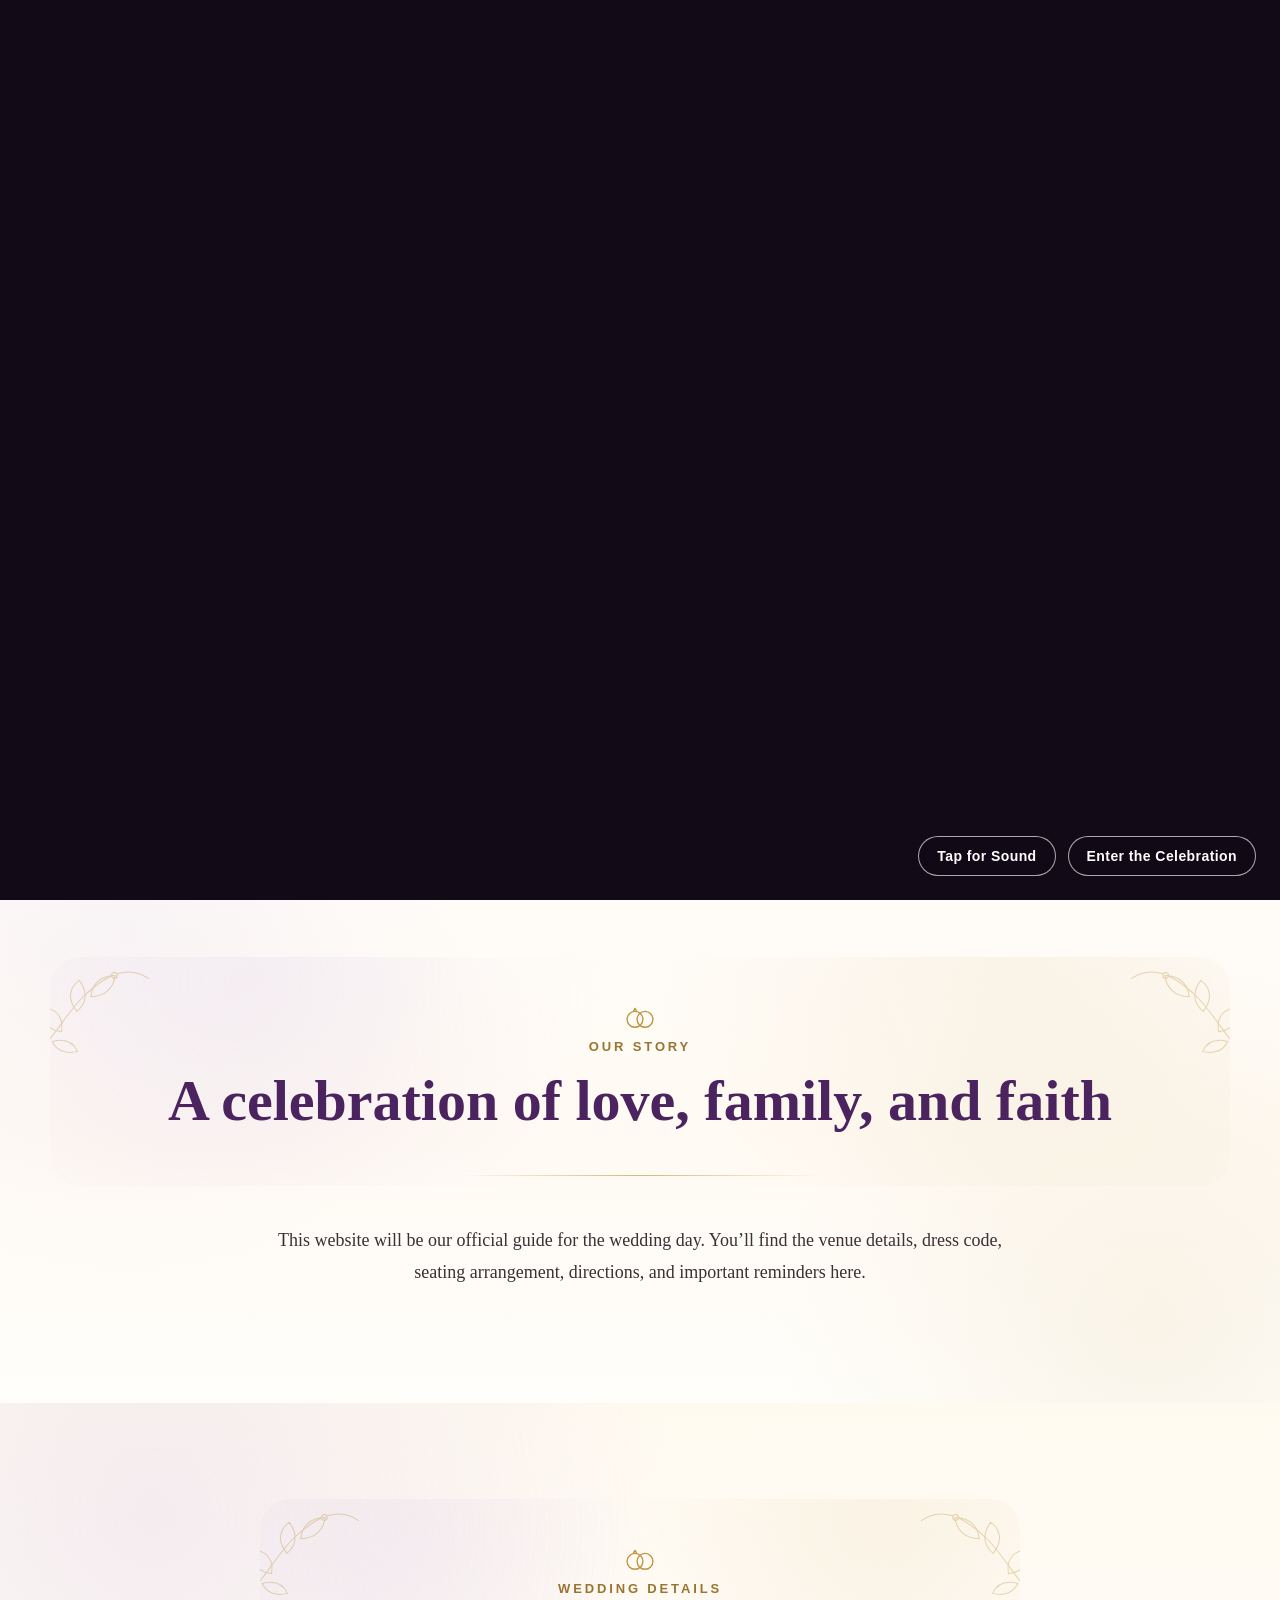
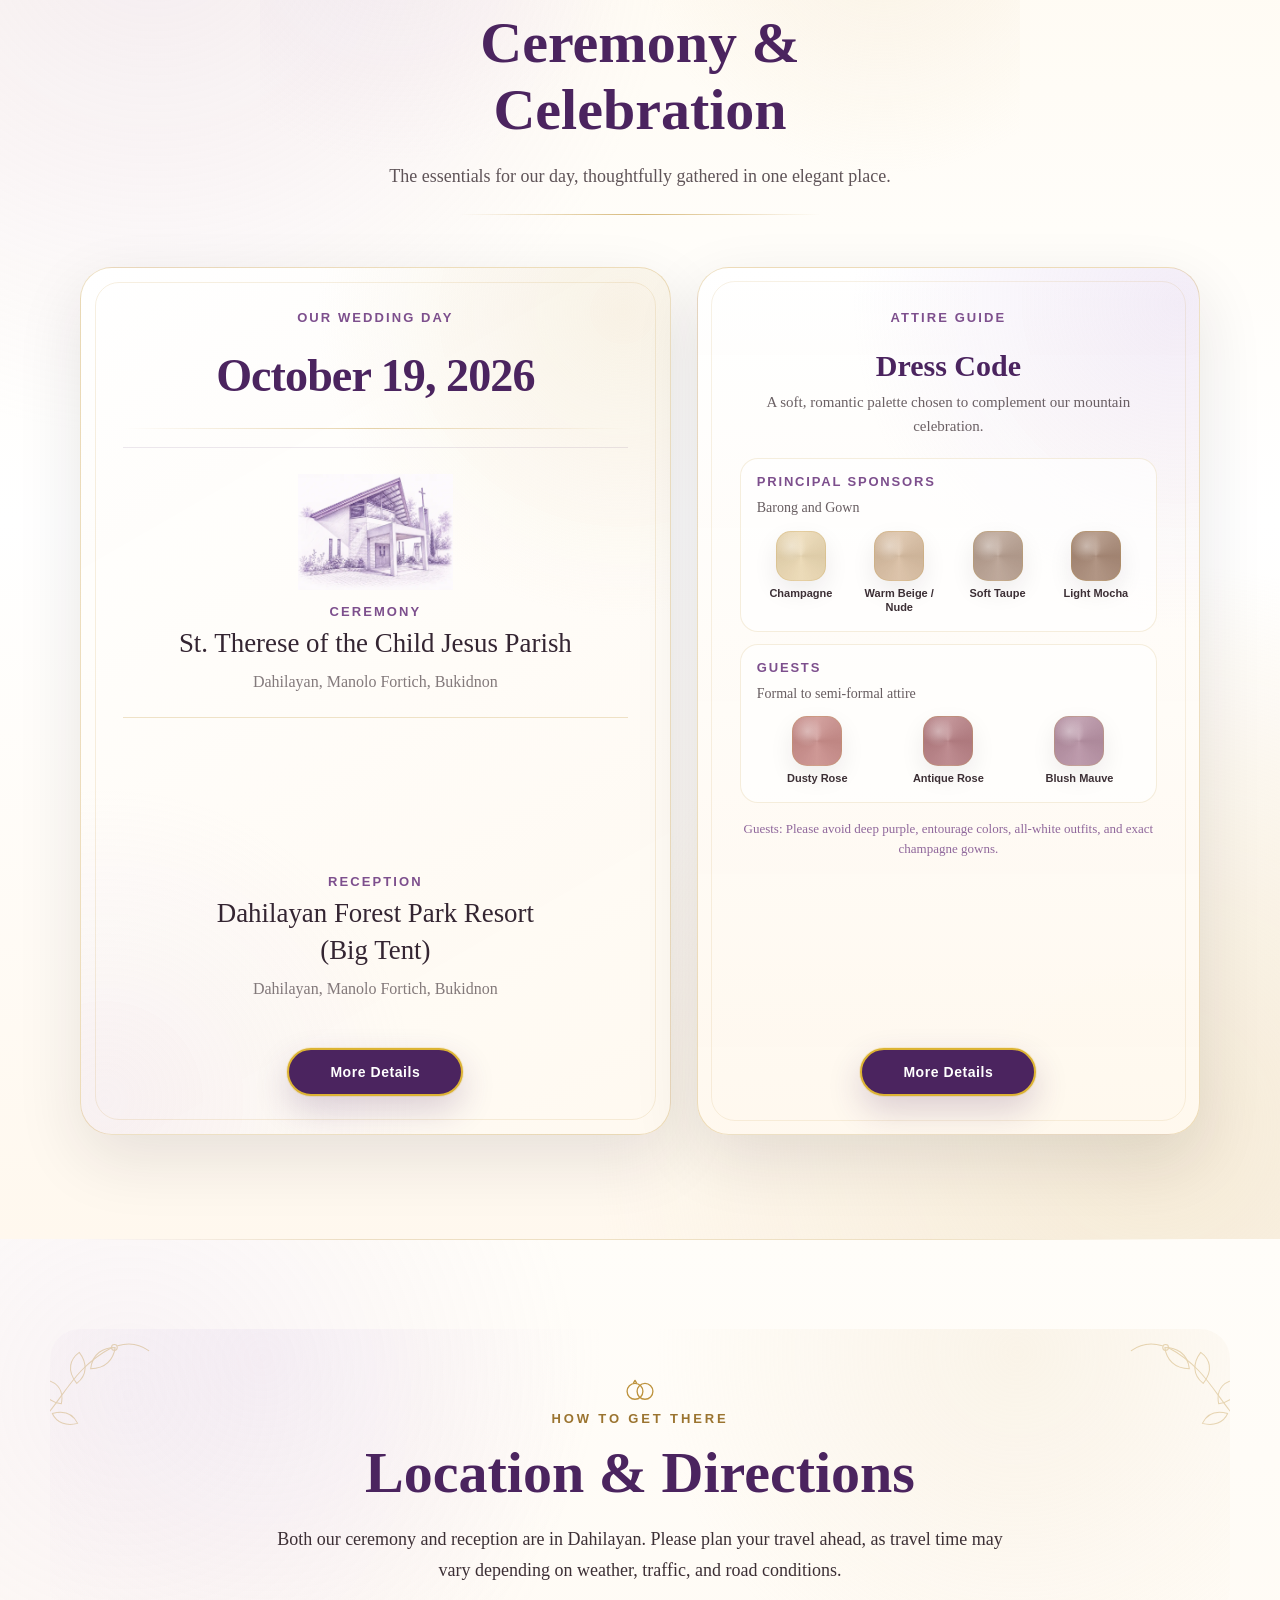
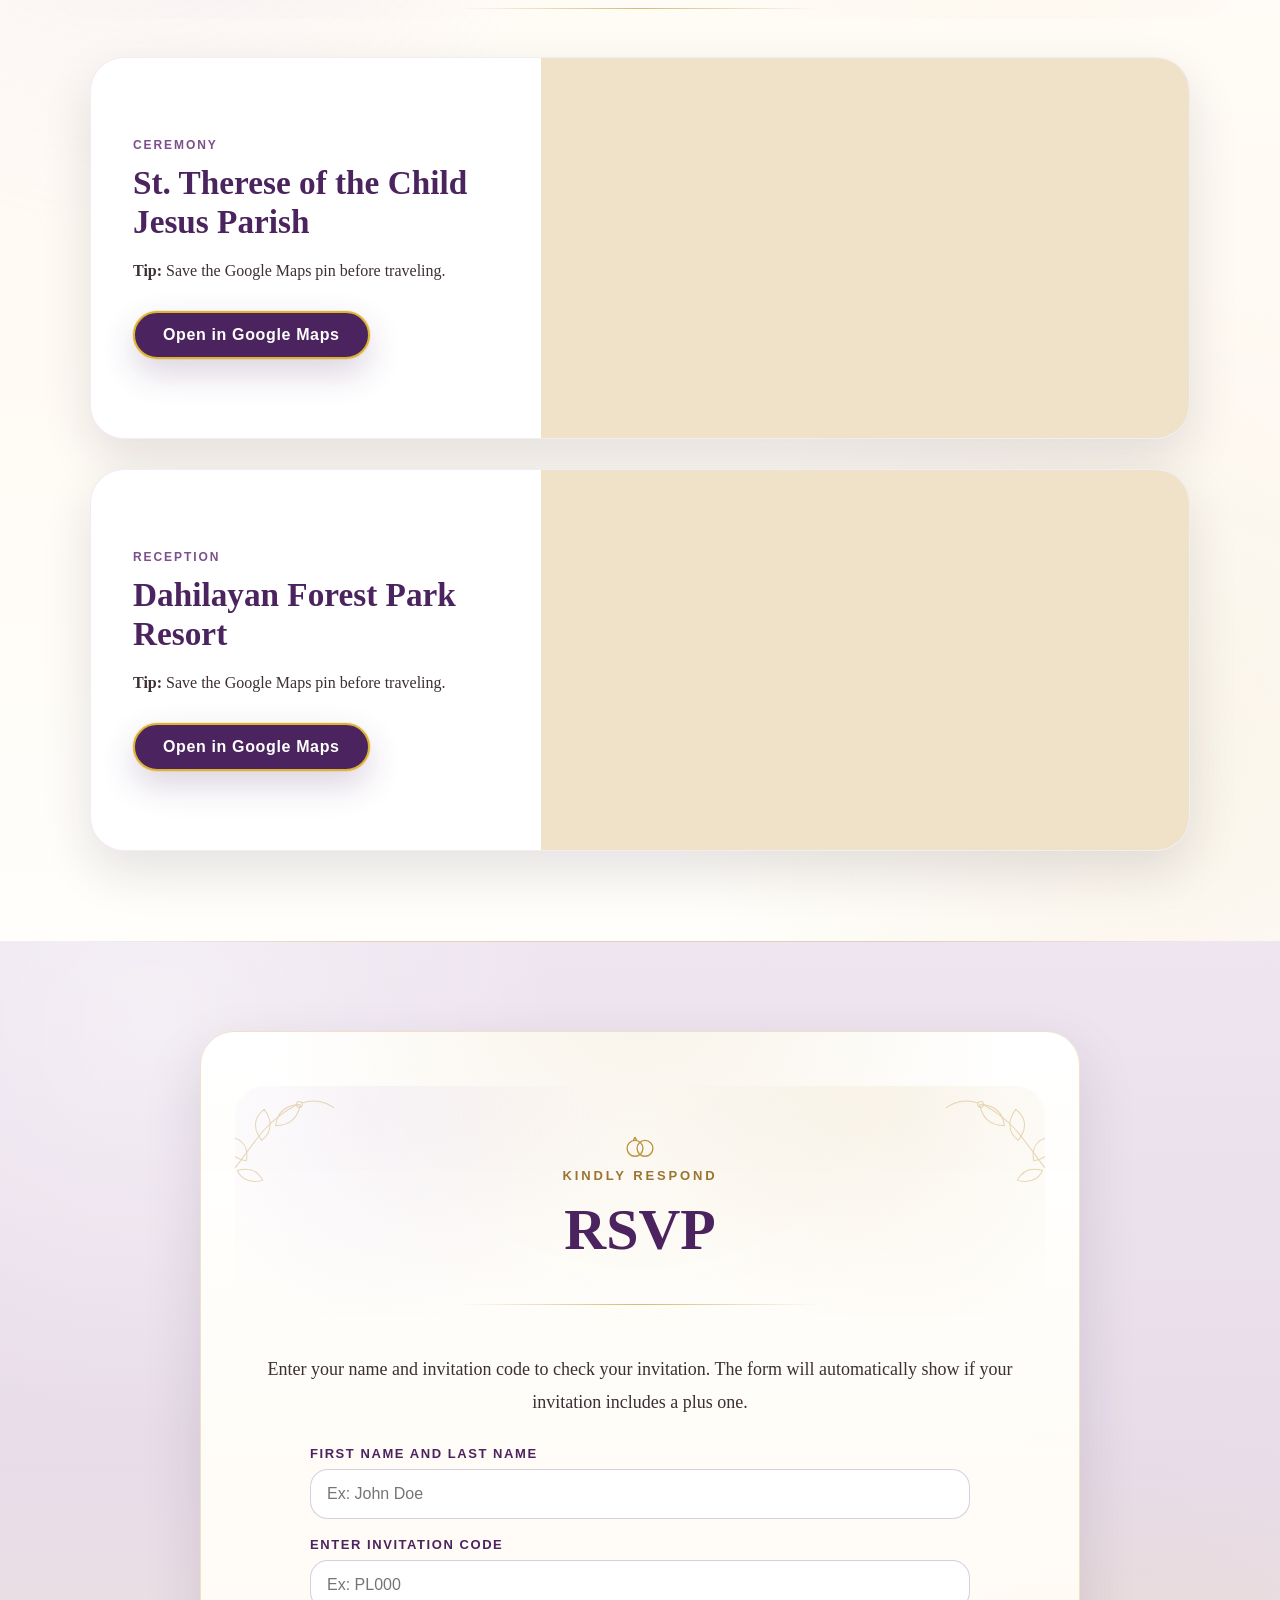
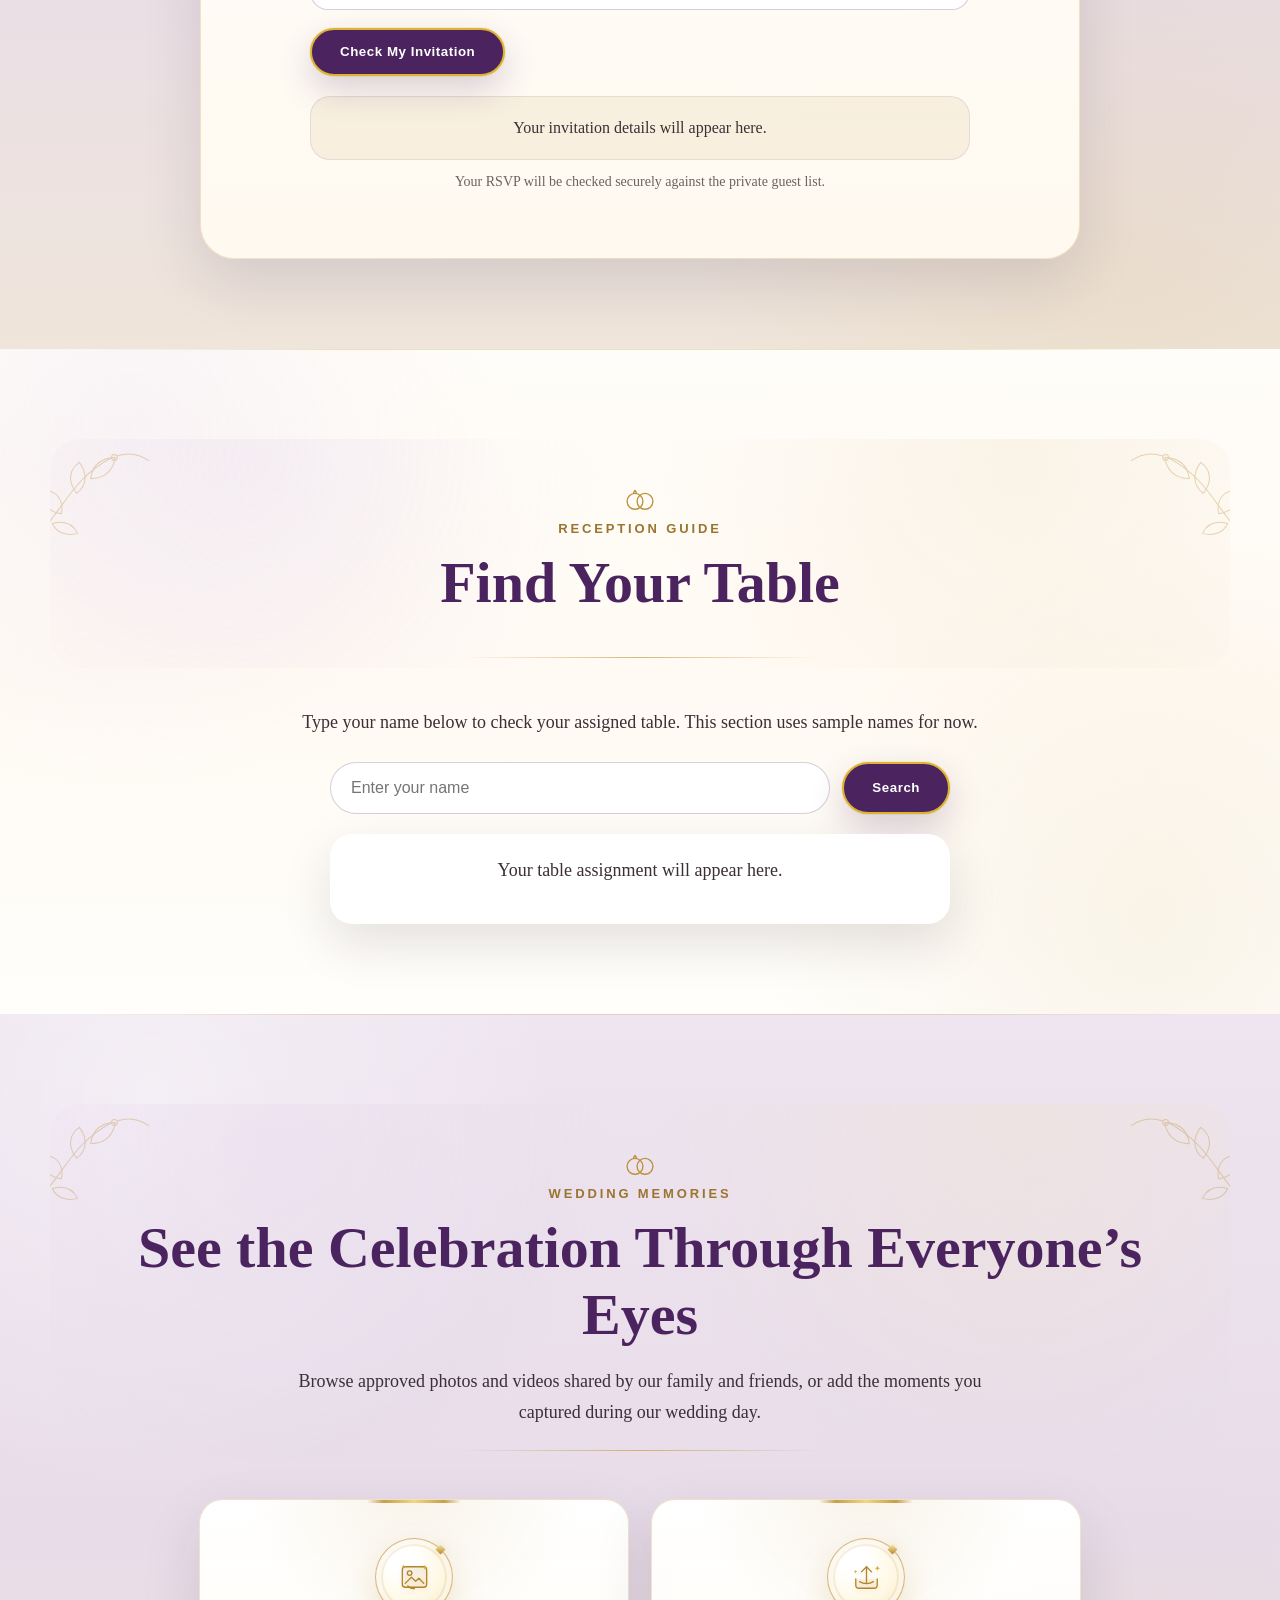
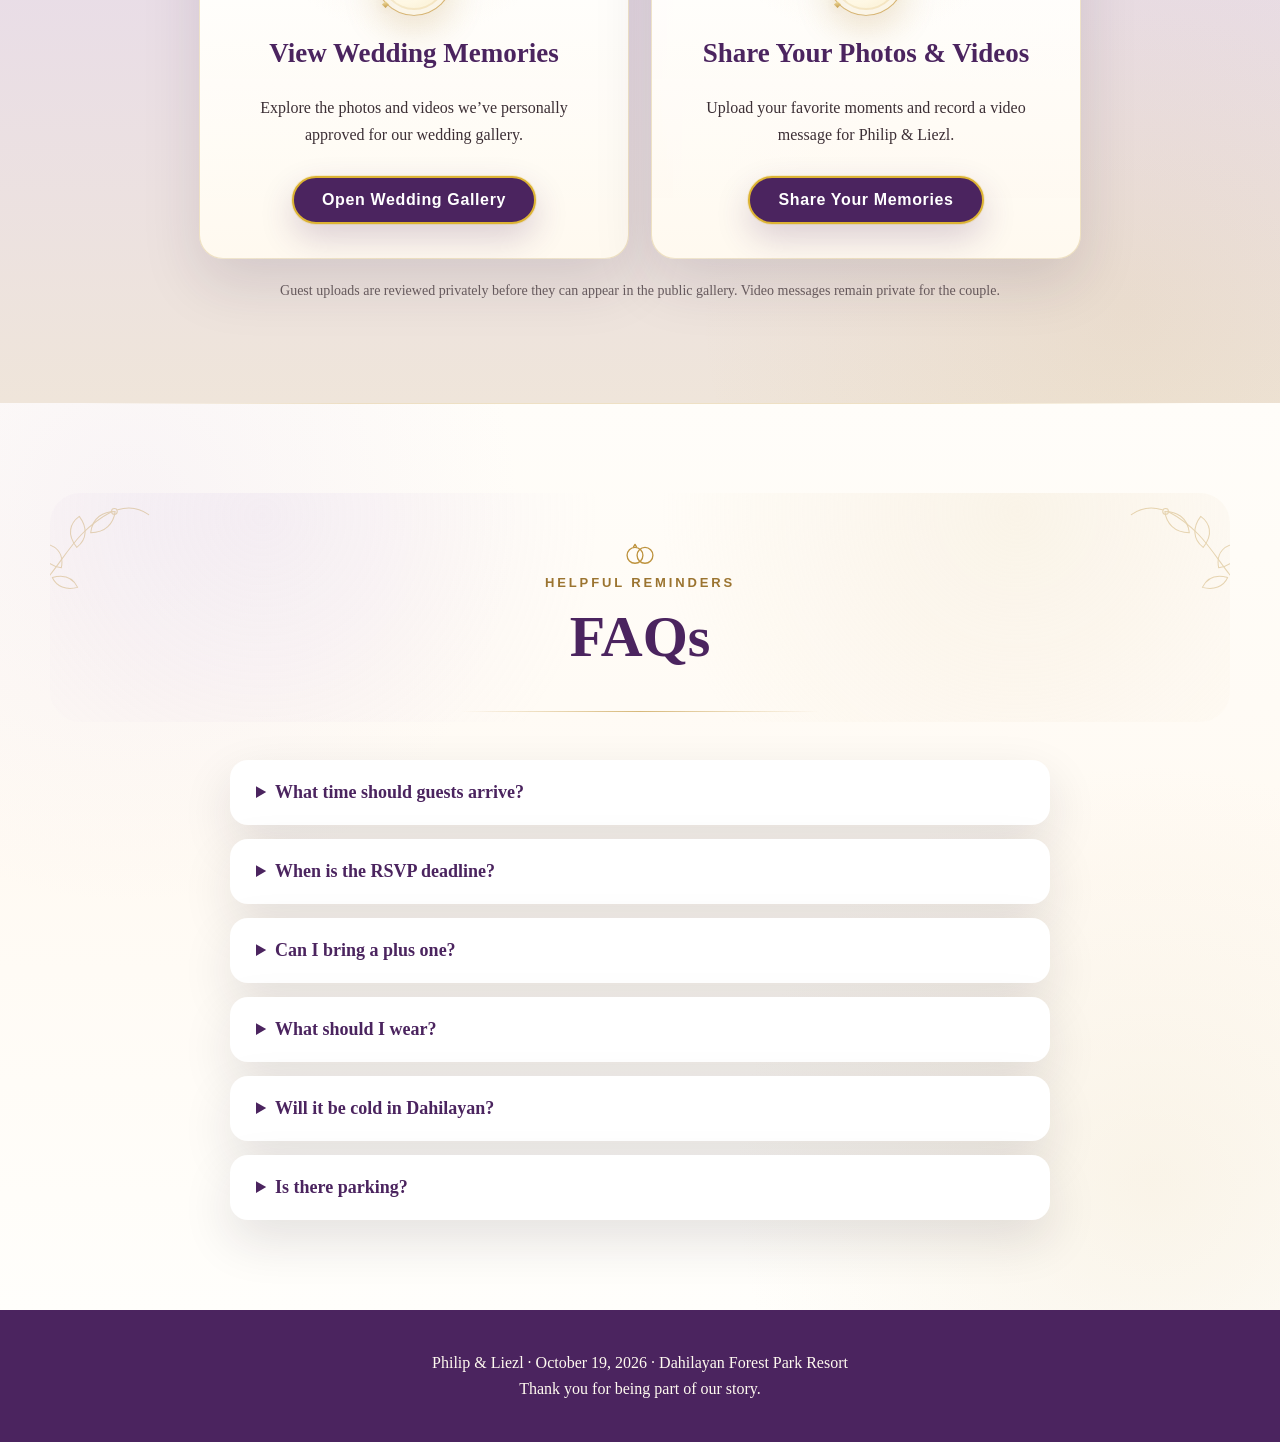
==== index.html @ 49b1312c "Update navigation with Wedding Details and Dress Code" ====
<!DOCTYPE html>
<html lang="en">
<head>
  <meta charset="UTF-8" />
  <meta name="viewport" content="width=device-width, initial-scale=1.0" />
  <title>Philip & Liezl | Wedding in Dahilayan</title>
  <meta name="description" content="Wedding website for Philip and Liezl's celebration at Dahilayan Forest Park Resort in Dahilayan, Bukidnon on October 19, 2026." />
  <link rel="preconnect" href="https://fonts.googleapis.com" />
  <link rel="preconnect" href="https://fonts.gstatic.com" crossorigin />
  <link href="https://fonts.googleapis.com/css2?family=Great+Vibes&display=swap" rel="stylesheet" />
  <link rel="stylesheet" href="styles.css?v=details-more-20260913" />
  <style>
    .hero {
      background:
        linear-gradient(rgba(75, 36, 95, 0.22), rgba(75, 36, 95, 0.22)),
        url("assets/hero-background.jpg?v=original-hero-20260907") !important;
      background-size: cover !important;
      background-position: center !important;
      color: var(--white) !important;
    }

    .hero .eyebrow {
      color: var(--champagne) !important;
      text-shadow: 0 4px 18px rgba(0, 0, 0, 0.35) !important;
    }

    .hero-event-details,
    .hero-event-date,
    .hero-event-venue,
    .hero-text {
      color: var(--white) !important;
      background: none !important;
      -webkit-text-fill-color: var(--white) !important;
      text-shadow: 0 5px 20px rgba(0, 0, 0, 0.42) !important;
    }

    .hero .hero-event-date {
      color: #d4af37 !important;
      background: linear-gradient(105deg, #f6dc76 0%, #d4af37 38%, #f1cd5f 62%, #b88916 100%) !important;
      background-image: linear-gradient(105deg, #f6dc76 0%, #d4af37 38%, #f1cd5f 62%, #b88916 100%) !important;
      -webkit-background-clip: text !important;
      background-clip: text !important;
      -webkit-text-fill-color: transparent !important;
      text-shadow: 0 2px 9px rgba(212, 175, 55, 0.18), 0 3px 14px rgba(0, 0, 0, 0.28) !important;
    }

    .hero-title {
      filter: none !important;
    }

    .hero-title::before {
      background-image: linear-gradient(105deg, #fff4bf 0%, #f4d568 20%, #d8a520 46%, #ffe89b 64%, #c89412 86%, #edca5d 100%) !important;
      background-size: 150% auto !important;
      background-position: center !important;
    }

    .hero-title::after {
      content: none !important;
      display: none !important;
    }

    .hero-title-image {
      opacity: 0 !important;
      filter: none !important;
    }

    .hero .btn.secondary {
      background: #ffffff !important;
      color: var(--deep-purple) !important;
      border: 2px solid #dcb333 !important;
      box-shadow: 0 14px 34px rgba(75, 36, 95, 0.16), 0 0 0 1px rgba(242, 213, 107, 0.28) !important;
    }

    .hero .btn.secondary:hover {
      background: #fffaf0 !important;
      color: var(--deep-purple) !important;
      border: 2px solid #dcb333 !important;
      transform: translateY(-3px);
      box-shadow: 0 18px 40px rgba(75, 36, 95, 0.22), 0 0 0 1px rgba(242, 213, 107, 0.42) !important;
    }

    @media (max-width: 860px) {
      .hero {
        min-height: calc(100svh - 74px) !important;
        min-height: calc(100dvh - 74px) !important;
        padding: 48px 18px 52px !important;
        display: flex !important;
        align-items: center !important;
        justify-content: center !important;
        text-align: center !important;
      }

      .hero-content {
        width: 100% !important;
        max-width: 100% !important;
        margin: 0 auto !important;
        display: flex !important;
        flex-direction: column !important;
        align-items: center !important;
        justify-content: center !important;
      }

      .hero-title {
        width: min(88vw, 620px) !important;
        max-width: 100% !important;
        margin: 8px auto 0 !important;
        align-self: center !important;
      }

      .hero-event-details {
        width: 100% !important;
        gap: 0 !important;
        margin: -12px auto 44px !important;
        align-items: center !important;
        text-align: center !important;
      }

      .hero .hero-event-date {
        font-family: 'Great Vibes', cursive !important;
        font-size: clamp(30px, 8vw, 40px) !important;
        line-height: 1.05 !important;
        font-weight: 400 !important;
        font-style: normal !important;
        letter-spacing: 0.04em !important;
        color: #d4af37 !important;
        background: linear-gradient(105deg, #f6dc76 0%, #d4af37 38%, #f1cd5f 62%, #b88916 100%) !important;
        background-image: linear-gradient(105deg, #f6dc76 0%, #d4af37 38%, #f1cd5f 62%, #b88916 100%) !important;
        -webkit-background-clip: text !important;
        background-clip: text !important;
        -webkit-text-fill-color: transparent !important;
      }

      .hero-text {
        width: min(92vw, 520px) !important;
        margin-left: auto !important;
        margin-right: auto !important;
        font-size: 16px !important;
        line-height: 1.55 !important;
        text-align: center !important;
      }

      .hero-buttons {
        width: 100% !important;
        justify-content: center !important;
        align-items: center !important;
      }
    }

    .details-section {
      max-width: 1180px;
    }

    .details-section .section-heading {
      max-width: 760px;
      margin-left: auto;
      margin-right: auto;
      margin-bottom: 34px;
    }

    .details-section .section-subtitle {
      color: var(--text);
      opacity: 0.82;
    }

    .details-layout {
      align-items: stretch;
    }

    .detail-feature-card {
      display: flex;
      flex-direction: column;
      justify-content: center;
      min-height: 100%;
    }

    .detail-venue-list {
      display: grid;
      gap: 22px;
    }

    .detail-venue-block {
      padding: 22px 0 0;
      border-top: 1px solid rgba(75, 36, 95, 0.13);
    }

    .detail-venue-block:first-child {
      padding-top: 0;
      border-top: 0;
    }

    .detail-address {
      margin: 8px 0 0;
      color: var(--text);
      font-size: 18px;
      line-height: 1.55;
      opacity: 0.84;
    }

    .detail-card-soft {
      display: flex;
      flex-direction: column;
      justify-content: center;
    }

    .detail-card-soft p {
      margin-bottom: 0;
    }

    .detail-note {
      margin-top: 12px !important;
      color: var(--deep-purple);
      font-size: 15px;
      line-height: 1.6;
      opacity: 0.86;
    }

    .dress-code-groups {
      display: grid;
      grid-template-columns: repeat(2, minmax(0, 1fr));
      gap: 14px;
      margin-top: 10px;
    }

    .dress-code-group {
      padding: 16px 17px;
      border-radius: 18px;
      background: rgba(255, 250, 240, 0.76);
      border: 1px solid rgba(199, 158, 73, 0.22);
    }

    .dress-code-label {
      display: block;
      margin-bottom: 8px;
      color: var(--orchid);
      font-family: Arial, sans-serif;
      font-size: 13px;
      font-weight: 700;
      letter-spacing: 0.14em;
      text-transform: uppercase;
    }

    .dress-code-group p {
      margin: 0 !important;
      line-height: 1.55;
    }

    .dress-code-colors {
      margin-top: 6px !important;
      color: var(--deep-purple);
      font-size: 15px;
    }
.dress-palette-grid {
  display: grid;
  grid-template-columns: repeat(2, minmax(0, 1fr));
  gap: 14px 16px;
  margin-top: 14px;
}

.dress-swatch {
  display: flex;
  flex-direction: column;
  align-items: center;
  gap: 8px;
  text-align: center;
}

.dress-swatch span {
  font-size: 13px;
  line-height: 1.4;
  color: var(--text);
  font-family: Arial, sans-serif;
  font-weight: 700;
}

.swatch-chip {
  width: 72px;
  height: 72px;
  border-radius: 18px;
  border: 1px solid rgba(199, 158, 73, 0.24);
  box-shadow: 0 10px 24px rgba(36, 23, 38, 0.08);
  background-size: cover;
  background-position: center;
}

/* soft swirl / luxurious fabric-like look */
.swatch-chip {
  background-image:
    radial-gradient(circle at 30% 30%, rgba(255,255,255,0.35), transparent 32%),
    conic-gradient(
      from 180deg at 50% 50%,
      rgba(255,255,255,0.10),
      rgba(0,0,0,0.05),
      rgba(255,255,255,0.18),
      rgba(0,0,0,0.05),
      rgba(255,255,255,0.10)
    );
}

/* Guest colors */
.swatch-dusty-rose {
  background-color: #c98d8a;
}

.swatch-antique-rose {
  background-color: #b77f84;
}

.swatch-blush-mauve {
  background-color: #b690a3;
}

/* Principal sponsors */
.swatch-champagne {
  background-color: #ead7b1;
}

.swatch-warm-beige {
  background-color: #d8bda1;
}

.swatch-soft-taupe {
  background-color: #b79f90;
}

.swatch-light-mocha {
  background-color: #a98a77;
}

@media (max-width: 760px) {
  .dress-palette-grid {
    grid-template-columns: repeat(2, minmax(0, 1fr));
  }

  .swatch-chip {
    width: 64px;
    height: 64px;
  }

  .dress-swatch span {
    font-size: 12px;
  }
}
    @media (max-width: 980px) {
      .details-layout {
        grid-template-columns: 1fr !important;
      }
    }

    @media (max-width: 860px) {
      .details-section {
        padding-top: 76px !important;
        padding-bottom: 76px !important;
      }

      .details-section .section-heading {
        margin-bottom: 26px;
      }

      .detail-feature-card,
      .detail-card-soft {
        padding: 30px 24px !important;
      }

      .details-main-date {
        font-size: 32px !important;
      }

      .details-venue {
        font-size: 22px !important;
      }

      .detail-address {
        font-size: 16px;
      }

      .dress-code-groups {
        grid-template-columns: 1fr;
      }
    }

    /* Refined, luxurious wedding details layout */
    #details.details-section {
      max-width: none !important;
      padding: 96px 24px 104px !important;
      overflow: visible !important;
      background:
        radial-gradient(circle at 12% 8%, rgba(217, 198, 232, 0.28), transparent 30%),
        radial-gradient(circle at 90% 92%, rgba(239, 226, 200, 0.64), transparent 32%),
        linear-gradient(180deg, #fffaf0 0%, #ffffff 50%, #fff8ee 100%) !important;
    }

    #details.details-section > .section-heading {
      display: block !important;
      max-width: 760px !important;
      margin-bottom: 42px !important;
    }

    #details.details-section > .details-layout {
      display: grid !important;
      width: min(100%, 1080px);
      margin: 0 auto;
      grid-template-columns: 1fr !important;
      gap: 24px !important;
    }

    #details.details-section::before,
    #details.details-section::after {
      content: none !important;
      display: none !important;
    }

    #details .detail-feature-card {
      position: relative !important;
      justify-content: flex-start !important;
      padding: 46px 52px !important;
      border-radius: 32px !important;
      overflow: hidden !important;
      background:
        radial-gradient(circle at 100% 0%, rgba(239, 226, 200, 0.34), transparent 34%),
        linear-gradient(145deg, rgba(255,255,255,0.98), rgba(255,250,240,0.97)) !important;
      border: 1px solid rgba(199, 158, 73, 0.34) !important;
      box-shadow: 0 26px 70px rgba(36, 23, 38, 0.12) !important;
    }

    #details .detail-feature-card::before {
      content: "" !important;
      display: block !important;
      position: absolute !important;
      inset: 14px !important;
      border: 1px solid rgba(199, 158, 73, 0.16) !important;
      border-radius: 24px !important;
      pointer-events: none !important;
    }

    #details .detail-feature-card > .details-label,
    #details .detail-feature-card > .details-main-date {
      position: relative;
      z-index: 1;
      text-align: center;
    }

    #details .details-main-date {
      margin-bottom: 12px !important;
      font-size: clamp(36px, 4vw, 48px) !important;
      letter-spacing: -0.02em;
    }

    #details .detail-divider {
      position: relative;
      z-index: 1;
      margin: 24px 0 8px !important;
      background: linear-gradient(90deg, transparent, rgba(199, 158, 73, 0.46), transparent) !important;
    }

    #details .detail-venue-list {
      position: relative;
      z-index: 1;
      display: grid !important;
      grid-template-columns: repeat(2, minmax(0, 1fr)) !important;
      gap: 0 !important;
      margin-top: 16px;
      border-top: 1px solid rgba(75, 36, 95, 0.10);
    }

    #details .detail-venue-block {
      padding: 30px 34px 4px !important;
      border-top: 0 !important;
    }

    #details .detail-venue-illustration {
      display: block;
      width: min(100%, 230px);
      height: 116px;
      margin: 0 auto 14px;
      object-fit: contain;
      object-position: center;
      opacity: 0.96;
      mix-blend-mode: multiply;
    }

    #details .detail-venue-block + .detail-venue-block {
      border-left: 1px solid rgba(199, 158, 73, 0.28);
    }

    #details .details-venue {
      font-size: clamp(23px, 2.4vw, 30px) !important;
      color: #342532 !important;
    }

    #details .detail-address {
      color: rgba(60, 47, 53, 0.76) !important;
    }

    #details .detail-side-grid {
      display: grid !important;
      grid-template-columns: repeat(2, minmax(0, 1fr)) !important;
      gap: 24px !important;
    }

    #details .detail-card-soft {
      min-height: 245px;
      padding: 36px 38px !important;
      border-radius: 28px !important;
      background:
        radial-gradient(circle at 100% 0%, rgba(217, 198, 232, 0.26), transparent 34%),
        linear-gradient(180deg, rgba(255,255,255,0.98), rgba(255,248,238,0.96)) !important;
      border: 1px solid rgba(199, 158, 73, 0.28) !important;
      box-shadow: 0 20px 52px rgba(36, 23, 38, 0.10) !important;
    }

    #details .detail-icon {
      width: 48px;
      height: 48px;
      margin-bottom: 18px;
      color: #b4872e !important;
      background: #fffaf0 !important;
      border: 1px solid rgba(199, 158, 73, 0.42);
      box-shadow: 0 10px 24px rgba(199, 158, 73, 0.14);
    }

    #details .detail-card-soft h3 {
      margin-bottom: 10px;
      font-size: 27px;
    }

    #details .detail-note {
      color: var(--orchid) !important;
    }

    .detail-more-actions {
      display: flex;
      justify-content: center !important;
      width: min(100%, 1080px);
      margin: 34px auto 0 !important;
      padding-top: 0 !important;
    }

    .detail-more-button {
      min-width: 190px;
      padding: 15px 34px !important;
      letter-spacing: 0.04em;
      background: var(--deep-purple) !important;
      color: var(--white) !important;
      border: 2px solid #dcb333 !important;
      box-shadow: 0 14px 34px rgba(75, 36, 95, 0.20), 0 0 0 1px rgba(242, 213, 107, 0.28) !important;
    }

    .detail-more-button:hover {
      transform: translateY(-3px);
      box-shadow: 0 18px 40px rgba(75, 36, 95, 0.24), 0 0 0 1px rgba(242, 213, 107, 0.42) !important;
    }

    @media (max-width: 760px) {
      #details.details-section {
        padding: 76px 18px 84px !important;
      }

      #details.details-section > .section-heading {
        margin-bottom: 30px !important;
      }

      #details .detail-feature-card {
        padding: 34px 22px !important;
      }

      #details .detail-venue-list,
      #details .detail-side-grid {
        grid-template-columns: 1fr !important;
      }

      #details .detail-venue-block {
        padding: 26px 8px 8px !important;
      }

      #details .detail-venue-illustration {
        width: min(100%, 190px);
        height: 96px;
        margin-bottom: 12px;
      }

      #details .detail-venue-block + .detail-venue-block {
        margin-top: 20px;
        border-left: 0;
        border-top: 1px solid rgba(199, 158, 73, 0.24) !important;
      }

      #details .detail-card-soft {
        min-height: auto;
        padding: 30px 26px !important;
      }

      .detail-more-actions {
        margin-top: 28px !important;
      }
    }

    .rsvp-form,
    .rsvp-details-form {
      max-width: 660px;
      margin: 28px auto 0;
      display: grid;
      gap: 18px;
      text-align: left;
    }

    .rsvp-field {
      display: grid;
      gap: 8px;
      font-family: Arial, sans-serif;
      font-weight: 700;
      color: var(--deep-purple);
    }

    .rsvp-field span {
      font-size: 13px;
      letter-spacing: 0.12em;
      text-transform: uppercase;
    }

    .rsvp-field input,
    .rsvp-field select,
    .rsvp-field textarea {
      width: 100%;
      border: 1px solid rgba(75, 36, 95, 0.22);
      border-radius: 18px;
      padding: 15px 16px;
      font-size: 16px;
      color: var(--text);
      background: var(--white);
      font-family: Arial, sans-serif;
      outline: none;
    }

    .rsvp-field textarea {
      min-height: 92px;
      resize: vertical;
    }

    .rsvp-field input:focus,
    .rsvp-field select:focus,
    .rsvp-field textarea:focus {
      border-color: var(--orchid);
      box-shadow: 0 0 0 4px rgba(125, 79, 141, 0.10);
    }

    .rsvp-actions {
      display: flex;
      gap: 12px;
      flex-wrap: wrap;
      align-items: center;
    }

    .rsvp-status,
    .rsvp-summary-card {
      max-width: 660px;
      margin: 20px auto 0;
      padding: 18px 20px;
      border-radius: 20px;
      background: rgba(239, 226, 200, 0.45);
      border: 1px solid rgba(75, 36, 95, 0.10);
      color: var(--text);
      line-height: 1.6;
      text-align: center;
    }

    .rsvp-status.success {
      background: rgba(217, 198, 232, 0.35);
      color: var(--deep-purple);
    }

    .rsvp-status.warning {
      background: rgba(255, 248, 238, 0.94);
    }

    .rsvp-status.error {
      background: rgba(200, 139, 145, 0.18);
      color: #6f2f3a;
    }

    .checkbox-line {
      display: flex;
      gap: 10px;
      align-items: flex-start;
      color: var(--text);
      font-family: Arial, sans-serif;
      font-weight: 700;
      line-height: 1.5;
    }

    .checkbox-line input {
      width: auto;
      margin-top: 4px;
    }

    .plus-one-count-note {
      color: var(--deep-purple);
      font-family: Arial, sans-serif;
      font-weight: 700;
      line-height: 1.6;
    }

    .plus-one-fields {
      display: grid;
      gap: 14px;
      margin-top: 12px;
    }

    .hidden {
      display: none !important;
    }
  
    /* 2026-09-19: refined Details section */
    #details.details-section {
      position: relative;
      padding-top: 96px !important;
      padding-bottom: 104px !important;
    }

    #details .details-showcase {
      width: min(100%, 1120px);
      margin: 0 auto;
      display: grid;
      grid-template-columns: minmax(0, 1.08fr) minmax(0, 0.92fr);
      gap: 26px;
      align-items: stretch;
    }

    #details .details-date-card,
    #details .details-dress-card {
      min-height: auto;
      position: relative;
      overflow: hidden;
      padding: 42px 42px 38px !important;
      border-radius: 32px !important;
      border: 1px solid rgba(199, 158, 73, 0.32) !important;
      box-shadow: 0 24px 66px rgba(36, 23, 38, 0.11) !important;
    }

    #details .details-date-card {
      align-self: stretch;
      display: flex;
      flex-direction: column;
      height: 100%;
      padding-bottom: 38px !important;
      background:
        radial-gradient(circle at 92% 5%, rgba(239, 226, 200, 0.42), transparent 31%),
        radial-gradient(circle at 4% 96%, rgba(217, 198, 232, 0.18), transparent 31%),
        linear-gradient(150deg, rgba(255,255,255,0.99), rgba(255,249,240,0.98)) !important;
    }

    #details .details-dress-card {
      display: flex;
      flex-direction: column;
      height: 100%;
      background:
        radial-gradient(circle at 96% 4%, rgba(217, 198, 232, 0.32), transparent 34%),
        linear-gradient(180deg, rgba(255,255,255,0.99), rgba(255,248,238,0.97)) !important;
    }

    #details .details-date-card::before,
    #details .details-dress-card::before {
      content: "";
      position: absolute;
      inset: 13px;
      border: 1px solid rgba(199, 158, 73, 0.14);
      border-radius: 24px;
      pointer-events: none;
    }

    #details .detail-card-topline {
      position: relative;
      z-index: 1;
      display: flex;
      align-items: center;
      justify-content: center;
      margin-bottom: 13px;
    }

    #details .details-main-date {
      position: relative;
      z-index: 1;
      display: block;
      margin: 4px auto 4px !important;
      text-align: center;
      font-size: clamp(35px, 3.6vw, 48px) !important;
    }

    #details .detail-divider {
      margin: 22px 0 6px !important;
    }

    #details .detail-venue-list {
      display: grid !important;
      grid-template-columns: 1fr !important;
      gap: 0 !important;
      flex: 1 1 auto;
      align-content: center;
      margin-top: 12px !important;
      border-top: 1px solid rgba(75, 36, 95, 0.10);
    }

    #details .detail-venue-block {
      padding: 26px 26px 22px !important;
      text-align: center;
      border-top: 0 !important;
    }

    #details .detail-venue-block + .detail-venue-block {
      margin-top: 0 !important;
      border-left: 0 !important;
      border-top: 1px solid rgba(199, 158, 73, 0.28) !important;
    }

    #details .details-venue {
      margin-bottom: 7px;
      font-size: clamp(22px, 2.1vw, 28px) !important;
      line-height: 1.25;
    }

    #details .detail-address {
      margin-top: 0;
      font-size: 16px;
    }

    #details .detail-card-actions {
      position: relative;
      z-index: 1;
      display: flex;
      justify-content: center;
      margin-top: 24px;
    }

    #details .details-date-card .detail-card-actions {
      margin-top: auto;
      padding-top: 24px;
    }

    #details .detail-more-button {
      display: inline-flex !important;
      align-items: center !important;
      justify-content: center !important;
      min-width: 176px;
      min-height: 48px;
      padding: 13px 28px !important;
      font-size: 14px;
      line-height: 1 !important;
      text-align: center !important;
    }

    #details .details-dress-card h3 {
      position: relative;
      z-index: 1;
      margin: 3px 0 7px;
      text-align: center;
      font-size: 30px;
    }

    #details .dress-intro {
      position: relative;
      z-index: 1;
      max-width: 430px;
      margin: 0 auto 20px;
      color: rgba(60, 47, 53, 0.76);
      font-size: 15px;
      line-height: 1.6;
      text-align: center;
    }

    #details .dress-code-groups {
      position: relative;
      z-index: 1;
      grid-template-columns: 1fr !important;
      gap: 12px;
      margin-top: 0;
    }

    #details .dress-code-group {
      padding: 15px 16px 16px;
      border-radius: 18px;
      background: rgba(255,255,255,.64);
      border: 1px solid rgba(199,158,73,.18);
    }

    #details .dress-code-group > p {
      font-size: 14px;
      color: rgba(60,47,53,.78);
    }

    #details .dress-palette-grid {
      grid-template-columns: repeat(3, minmax(0, 1fr));
      gap: 10px;
      margin-top: 12px;
    }

    #details .sponsor-palette {
      grid-template-columns: repeat(4, minmax(0, 1fr));
    }

    #details .swatch-chip {
      width: 50px;
      height: 50px;
      border-radius: 15px;
    }

    #details .dress-swatch {
      gap: 6px;
    }

    #details .dress-swatch span {
      font-size: 11px;
      line-height: 1.25;
    }

    #details .detail-note {
      position: relative;
      z-index: 1;
      margin: 16px auto 0 !important;
      max-width: 460px;
      font-size: 13px;
      line-height: 1.55;
      text-align: center;
    }

    #details .details-dress-card .detail-card-actions {
      margin-top: auto;
      padding-top: 24px;
    }

    @media (max-width: 900px) {
      #details .details-showcase {
        grid-template-columns: 1fr;
        max-width: 720px;
        align-items: start;
      }

      #details .details-date-card,
      #details .details-dress-card {
        height: auto;
        padding: 36px 28px 32px !important;
      }

      #details .detail-venue-list {
        flex: initial;
        align-content: initial;
      }
    }

    @media (max-width: 560px) {
      #details.details-section {
        padding: 72px 14px 80px !important;
      }

      #details .details-showcase {
        gap: 18px;
      }

      #details .details-date-card,
      #details .details-dress-card {
        padding: 30px 18px 26px !important;
        border-radius: 26px !important;
      }

      #details .details-date-card::before,
      #details .details-dress-card::before {
        inset: 9px;
        border-radius: 20px;
      }

      #details .detail-venue-list {
        grid-template-columns: 1fr !important;
      }

      #details .detail-venue-block {
        padding: 22px 6px 8px !important;
      }

      #details .detail-venue-block + .detail-venue-block {
        margin-top: 14px;
        border-left: 0 !important;
        border-top: 1px solid rgba(199,158,73,.24) !important;
      }

      #details .details-main-date {
        font-size: 31px !important;
      }

      #details .details-venue {
        font-size: 22px !important;
      }

      #details .dress-palette-grid,
      #details .sponsor-palette {
        grid-template-columns: repeat(2, minmax(0, 1fr));
      }

      #details .swatch-chip {
        width: 54px;
        height: 54px;
      }

      #details .dress-swatch span {
        font-size: 12px;
      }

      #details .detail-card-actions {
        margin-top: 24px;
      }

      #details .detail-more-button {
        width: min(100%, 240px);
      }
    }

  
    /* Elegant section-heading treatment across the homepage, excluding the Hero. */
    main > .section .section-heading {
      position: relative;
      z-index: 1;
      overflow: hidden;
      padding: 36px 84px 34px;
      border-radius: 30px;
      background:
        linear-gradient(90deg, transparent, rgba(199,158,73,.72), transparent) center calc(100% - 10px) / min(360px, 62%) 1px no-repeat,
        radial-gradient(circle at 18% 10%, rgba(217,198,232,.18), transparent 34%),
        radial-gradient(circle at 82% 8%, rgba(239,226,200,.32), transparent 36%);
    }

    main > .section .section-heading::before,
    main > .section .section-heading::after {
      content: "";
      position: absolute;
      top: 4px;
      width: 148px;
      height: 108px;
      background: url("assets/section-botanical.svg") center / contain no-repeat;
      opacity: .56;
      pointer-events: none;
    }

    main > .section .section-heading::before {
      left: 0;
      transform: translate(-24px, -2px);
    }

    main > .section .section-heading::after {
      right: 0;
      transform: translate(24px, -2px) scaleX(-1);
    }

    main > .section .section-heading > * {
      position: relative;
      z-index: 1;
    }

    main > .section .section-heading .eyebrow::before {
      content: "";
      display: block;
      width: 40px;
      height: 25px;
      margin: 0 auto 8px;
      background: url("assets/section-rings.svg") center / contain no-repeat;
      opacity: .92;
    }

    main > .section .section-heading .eyebrow {
      color: #9b7430;
    }

    main > .section .section-heading h2 {
      margin-top: 8px;
    }

    @media (max-width: 760px) {
      main > .section .section-heading {
        padding: 30px 24px 32px;
        border-radius: 24px;
        background:
          linear-gradient(90deg, transparent, rgba(199,158,73,.68), transparent) center calc(100% - 9px) / min(260px, 68%) 1px no-repeat,
          radial-gradient(circle at 18% 10%, rgba(217,198,232,.15), transparent 34%),
          radial-gradient(circle at 82% 8%, rgba(239,226,200,.26), transparent 36%);
      }

      main > .section .section-heading::before,
      main > .section .section-heading::after {
        top: 3px;
        width: 96px;
        height: 72px;
        opacity: .42;
      }

      main > .section .section-heading::before {
        transform: translate(-30px, -5px);
      }

      main > .section .section-heading::after {
        transform: translate(30px, -5px) scaleX(-1);
      }

      main > .section .section-heading .eyebrow::before {
        width: 34px;
        height: 22px;
        margin-bottom: 7px;
      }
    }


    .gallery-action-grid {
      grid-template-columns: repeat(2, minmax(0, 430px)) !important;
      justify-content: center;
      justify-items: stretch;
      align-items: stretch;
      width: 100%;
      margin-left: auto !important;
      margin-right: auto !important;
    }

    .gallery-action-card {
      position: relative;
      width: 100%;
      max-width: 430px;
      min-height: 100%;
      display: flex;
      flex-direction: column;
      align-items: center;
      justify-content: center;
      overflow: hidden;
      padding: 38px 34px 34px !important;
      text-align: center;
      border: 1px solid rgba(199,158,73,.34) !important;
      background:
        radial-gradient(circle at 50% -8%, rgba(239,226,200,.48), transparent 38%),
        linear-gradient(180deg, rgba(255,255,255,.98), rgba(255,250,240,.96)) !important;
      box-shadow: 0 22px 54px rgba(36,23,38,.10) !important;
    }

    .gallery-action-card::before {
      content: "";
      position: absolute;
      top: 0;
      left: 50%;
      width: 94px;
      height: 3px;
      border-radius: 999px;
      transform: translateX(-50%);
      background: linear-gradient(90deg, transparent, #c79e49 18%, #f0d783 50%, #c79e49 82%, transparent);
    }

    .gallery-action-icon {
      position: relative;
      width: 78px;
      height: 78px;
      margin: 0 auto 22px;
      display: grid;
      place-items: center;
      border-radius: 50%;
      color: #b38428;
      background:
        radial-gradient(circle at 34% 28%, rgba(255,255,255,.98) 0 18%, rgba(255,249,231,.98) 52%, rgba(247,232,194,.96) 100%);
      border: 1px solid rgba(185,132,40,.56);
      box-shadow:
        0 15px 34px rgba(164,115,28,.18),
        inset 0 0 0 5px rgba(255,255,255,.62),
        inset 0 0 0 7px rgba(199,158,73,.16);
    }

    .gallery-action-icon::before,
    .gallery-action-icon::after {
      content: "";
      position: absolute;
      width: 7px;
      height: 7px;
      background: linear-gradient(135deg, #f7e7a7, #b98525);
      transform: rotate(45deg);
      box-shadow: 0 0 10px rgba(199,158,73,.28);
    }

    .gallery-action-icon::before {
      top: 7px;
      right: 8px;
    }

    .gallery-action-icon::after {
      bottom: 8px;
      left: 7px;
      width: 5px;
      height: 5px;
      opacity: .82;
    }

    .gallery-action-icon svg {
      width: 39px;
      height: 39px;
      display: block;
      fill: none;
      stroke: currentColor;
      stroke-width: 1.35;
      stroke-linecap: round;
      stroke-linejoin: round;
      filter: drop-shadow(0 2px 2px rgba(145,98,22,.10));
    }

    .gallery-action-icon .icon-fill {
      fill: rgba(199,158,73,.11);
      stroke: currentColor;
    }

    .gallery-action-icon .icon-sparkle {
      fill: #d4af37;
      stroke: none;
    }

    .gallery-action-card h3,
    .gallery-action-card p {
      position: relative;
      z-index: 1;
      width: 100%;
      text-align: center;
    }

    .gallery-action-card h3 {
      margin-bottom: 10px;
      font-size: 27px;
    }

    .gallery-action-card p {
      max-width: 340px;
      margin-left: auto;
      margin-right: auto;
      line-height: 1.65;
    }

    .gallery-action-card .btn {
      position: relative;
      z-index: 1;
      margin-top: 12px;
    }

    #gallery .small-note {
      text-align: center;
    }

    @media (max-width: 760px) {
      .gallery-action-grid {
        grid-template-columns: minmax(0, 430px) !important;
      }

      .gallery-action-card {
        padding: 32px 24px 30px !important;
      }

      .gallery-action-icon {
        width: 70px;
        height: 70px;
        margin-bottom: 18px;
      }

      .gallery-action-icon svg {
        width: 35px;
        height: 35px;
      }
    }


    @media (min-width: 861px) {
      .site-header .nav-links a {
        position: relative;
        text-decoration: none !important;
      }

      .site-header .nav-links a::after {
        content: "";
        position: absolute;
        left: 0;
        right: 0;
        bottom: -5px;
        height: 2px;
        background: #7d4f8d;
        transform: scaleX(0);
        transform-origin: center;
        transition: transform 0.2s ease;
      }

      .site-header .nav-links a:hover::after {
        transform: scaleX(1);
      }
    }

  </style>
</head>
<body>
  <header class="site-header">
    <nav class="navbar">
      <a href="#home" class="logo" aria-label="Philip and Liezl wedding home">
        <img src="assets/logo-pl.svg" alt="P&L" class="logo-image" />
      </a>
      <button class="menu-toggle" aria-label="Open menu">☰</button>
      <div class="nav-links">
        <a href="#home">Home</a>
        <a href="wedding-details.html">Wedding Details</a>
        <a href="dress-code.html">Dress Code</a>
        <a href="#location">Location</a>
        <a href="#rsvp">RSVP</a>
        <a href="#seating">Seating</a>
        <a href="gifts.html">Gifts</a>
        <a href="#faqs">FAQs</a>
        <a href="#gallery">Wedding Memories</a>
      </div>
    </nav>
  </header>

  <main>
    <section id="home" class="hero">
      <div class="hero-content">
        <p class="eyebrow">We are getting married</p>
        <h1 class="hero-title">
          <img src="assets/hero-names.svg" alt="Philip &amp; Liezl" class="hero-title-image" />
        </h1>
        <div class="hero-event-details" style="display:flex; flex-direction:column; align-items:center; gap:40px; margin:-30px 0 76px; text-shadow:0 5px 20px rgba(0,0,0,0.42);">
          <span class="hero-event-date" style="display:block; font-family:'Great Vibes', cursive; font-size:clamp(30px, 3.2vw, 46px); line-height:1.05; font-weight:400; font-style:normal; letter-spacing:0.04em; color:#d4af37 !important; -webkit-text-fill-color:#d4af37; background-image:none; text-shadow:0 2px 10px rgba(212,175,55,0.18), 0 3px 14px rgba(0,0,0,0.28) !important;">10·19·2026</span>
        </div>
        <p class="hero-text">
          We can’t wait to celebrate our special day with you in the beautiful mountains of Dahilayan.
        </p>
        <div class="hero-buttons">
          <a href="#rsvp" class="btn primary">RSVP Now</a>
          <a href="#details" class="btn secondary">View Details</a>
        </div>
      </div>
    </section>

    <section id="story" class="section intro-section">
      <div class="section-heading">
        <p class="eyebrow">Our Story</p>
        <h2>A celebration of love, family, and faith</h2>
      </div>
      <p class="center-text">
        This website will be our official guide for the wedding day. You’ll find the venue details,
        dress code, seating arrangement, directions, and important reminders here.
      </p>
    </section>

    <section id="details" class="section details-section">
      <div class="section-heading">
        <p class="eyebrow">Wedding Details</p>
        <h2>Ceremony & Celebration</h2>
        <p class="section-subtitle">The essentials for our day, thoughtfully gathered in one elegant place.</p>
      </div>

      <div class="details-showcase">
        <article class="card detail-feature-card details-date-card">
          <div class="detail-card-topline">
            <span class="details-label">Our Wedding Day</span>
          </div>

          <strong class="details-main-date">October 19, 2026</strong>

          <div class="detail-divider"></div>

          <div class="detail-venue-list">
            <div class="detail-venue-block">
              <img
                src="assets/st-therese-chapel-sketch.webp"
                alt="Purple pencil illustration of St. Therese of the Child Jesus Parish"
                class="detail-venue-illustration"
                width="700"
                height="525"
                loading="lazy"
                decoding="async"
              />
              <span class="details-label">Ceremony</span>
              <p class="details-venue">St. Therese of the Child Jesus Parish</p>
              <p class="detail-address">Dahilayan, Manolo Fortich, Bukidnon</p>
            </div>

            <div class="detail-venue-block">
              <img
                src="assets/dahilayan-forest-park-sketch.webp"
                alt="Purple pencil illustration of Dahilayan Forest Park Resort"
                class="detail-venue-illustration"
                width="700"
                height="525"
                loading="lazy"
                decoding="async"
              />
              <span class="details-label">Reception</span>
              <p class="details-venue">Dahilayan Forest Park Resort<span class="details-venue-subline">(Big Tent)</span></p>
              <p class="detail-address">Dahilayan, Manolo Fortich, Bukidnon</p>
            </div>
          </div>

          <div class="detail-card-actions">
            <a href="wedding-details.html" class="btn primary detail-more-button">More Details</a>
          </div>
        </article>

        <article class="card detail-card-soft details-dress-card">
          <div class="detail-card-topline">
            <span class="details-label">Attire Guide</span>
          </div>

          <h3>Dress Code</h3>
          <p class="dress-intro">A soft, romantic palette chosen to complement our mountain celebration.</p>

          <div class="dress-code-groups">
            <div class="dress-code-group">
              <span class="dress-code-label">Guests</span>
              <p>Formal to semi-formal attire</p>

              <div class="dress-palette-grid">
                <div class="dress-swatch">
                  <div class="swatch-chip swatch-dusty-rose"></div>
                  <span>Dusty Rose</span>
                </div>
                <div class="dress-swatch">
                  <div class="swatch-chip swatch-antique-rose"></div>
                  <span>Antique Rose</span>
                </div>
                <div class="dress-swatch">
                  <div class="swatch-chip swatch-blush-mauve"></div>
                  <span>Blush Mauve</span>
                </div>
              </div>
            </div>

            <div class="dress-code-group">
              <span class="dress-code-label">Principal Sponsors</span>
              <p>Barong and Gown</p>

              <div class="dress-palette-grid sponsor-palette">
                <div class="dress-swatch">
                  <div class="swatch-chip swatch-champagne"></div>
                  <span>Champagne</span>
                </div>
                <div class="dress-swatch">
                  <div class="swatch-chip swatch-warm-beige"></div>
                  <span>Warm Beige / Nude</span>
                </div>
                <div class="dress-swatch">
                  <div class="swatch-chip swatch-soft-taupe"></div>
                  <span>Soft Taupe</span>
                </div>
                <div class="dress-swatch">
                  <div class="swatch-chip swatch-light-mocha"></div>
                  <span>Light Mocha</span>
                </div>
              </div>
            </div>
          </div>

          <p class="detail-note">
            Guests: Please avoid deep purple, entourage colors, all-white outfits, and exact champagne gowns.
          </p>

          <div class="detail-card-actions">
            <a href="dress-code.html" class="btn primary detail-more-button">More Details</a>
          </div>
        </article>
      </div>
    </section>

        <section id="location" class="section location-section">
      <div class="section-heading">
        <p class="eyebrow">How to Get There</p>
        <h2>Location & Directions</h2>
        <p class="section-subtitle">
          Both our ceremony and reception are in Dahilayan. Please plan your travel ahead, as travel time may vary depending on weather, traffic, and road conditions.
        </p>
      </div>

      <div class="location-guide-list">
        <div class="location-card">
          <div class="location-copy">
            <span class="location-type">Ceremony</span>
            <h3>St. Therese of the Child Jesus Parish</h3>
            <p><strong>Tip:</strong> Save the Google Maps pin before traveling.</p>
            <a class="btn primary" href="https://www.google.com/maps/dir/?api=1&destination=St.%20Therese%20of%20the%20Child%20Jesus%20Parish%2C%20Dahilayan%2C%20Manolo%20Fortich%2C%20Bukidnon&travelmode=driving" target="_blank" rel="noopener">Open in Google Maps</a>
          </div>
          <div class="map-embed">
            <iframe
              class="live-directions-map"
              title="Directions from your current location to St. Therese of the Child Jesus Parish"
              data-destination="St. Therese of the Child Jesus Parish, Dahilayan, Manolo Fortich, Bukidnon"
              src="https://www.google.com/maps?q=St.%20Therese%20of%20the%20Child%20Jesus%20Parish%2C%20Dahilayan%2C%20Manolo%20Fortich%2C%20Bukidnon&output=embed"
              loading="lazy"
              referrerpolicy="no-referrer-when-downgrade">
            </iframe>
          </div>
        </div>

        <div class="location-card">
          <div class="location-copy">
            <span class="location-type">Reception</span>
            <h3>Dahilayan Forest Park Resort</h3>
            <p><strong>Tip:</strong> Save the Google Maps pin before traveling.</p>
            <a class="btn primary" href="https://www.google.com/maps/dir/?api=1&destination=Dahilayan%20Forest%20Park%20Resort%2C%20Dahilayan%2C%20Bukidnon&travelmode=driving" target="_blank" rel="noopener">Open in Google Maps</a>
          </div>
          <div class="map-embed">
            <iframe
              class="live-directions-map"
              title="Directions from your current location to Dahilayan Forest Park Resort"
              data-destination="Dahilayan Forest Park Resort, Dahilayan, Bukidnon"
              src="https://www.google.com/maps?q=Dahilayan%20Forest%20Park%20Resort%2C%20Dahilayan%2C%20Bukidnon&output=embed"
              loading="lazy"
              referrerpolicy="no-referrer-when-downgrade">
            </iframe>
          </div>
        </div>
      </div>
    </section>

    <section id="rsvp" class="section rsvp-section" data-rsvp-endpoint="https://script.google.com/macros/s/AKfycbzrtTDKXdgI-hSUhJh9fAatWxVWI1cOH_fK9u0uD_dONW9kk_O9kyX6XCIZiDLkWtGF/exec">
      <div class="rsvp-card">
        <div class="section-heading">
          <p class="eyebrow">Kindly Respond</p>
          <h2>RSVP</h2>
        </div>
        <p class="center-text">
          Enter your name and invitation code to check your invitation. The form will automatically show if your invitation includes a plus one.
        </p>

        <form id="rsvpLookupForm" class="rsvp-form">
          <label class="rsvp-field" for="guestName">
            <span>First Name and Last Name</span>
            <input type="text" id="guestName" name="guestName" placeholder="Ex: John Doe" autocomplete="name" required oninvalid="alert('Please enter your first name and last name.'); this.setCustomValidity('Please enter your first name and last name.');" oninput="this.setCustomValidity('')" />
          </label>
          <label class="rsvp-field" for="inviteCode">
            <span>Enter Invitation Code</span>
            <input type="text" id="inviteCode" name="inviteCode" placeholder="Ex: PL000" autocomplete="off" required oninvalid="alert('Please enter your invitation code.'); this.setCustomValidity('Please enter your invitation code.');" oninput="this.setCustomValidity('')" />
          </label>
          <div class="rsvp-actions">
            <button type="submit" class="btn primary">Check My Invitation</button>
          </div>
        </form>

        <div id="rsvpStatus" class="rsvp-status">
          Your invitation details will appear here.
        </div>

        <form id="rsvpDetailsForm" class="rsvp-details-form hidden">
          <input type="hidden" id="matchedGuestName" name="matchedGuestName" />
          <input type="hidden" id="matchedInviteCode" name="matchedInviteCode" />
          <input type="hidden" id="matchedSeats" name="matchedSeats" />
          <input type="hidden" id="matchedPlusOneAllowed" name="matchedPlusOneAllowed" />

          <div id="guestGreeting" class="rsvp-summary-card"></div>

          <label class="rsvp-field" for="attendanceStatus">
            <span>Will you attend?</span>
            <select id="attendanceStatus" name="attendanceStatus" required>
              <option value="">Select your answer</option>
              <option value="Yes">Yes, I will attend</option>
              <option value="No">Sorry, I cannot attend</option>
            </select>
          </label>

          <div id="plusOneBlock" class="hidden">
            <div id="plusOneCountNote" class="plus-one-count-note"></div>
            <label class="checkbox-line" for="bringingPlusOne">
              <input type="checkbox" id="bringingPlusOne" name="bringingPlusOne" />
              <span id="bringingPlusOneLabel">I will bring my plus one.</span>
            </label>
            <div id="plusOneFields" class="plus-one-fields"></div>
          </div>

          <label class="rsvp-field" for="rsvpNotes">
            <span>Your Message to the Couple (Optional)</span>
            <textarea id="rsvpNotes" name="rsvpNotes" placeholder="Optional"></textarea>
          </label>

          <div class="rsvp-actions">
            <button type="submit" class="btn primary">Submit RSVP</button>
          </div>
        </form>

        <p class="small-note">Your RSVP will be checked securely against the private guest list.</p>
      </div>
    </section>

    <section id="seating" class="section muted">
      <div class="section-heading">
        <p class="eyebrow">Reception Guide</p>
        <h2>Find Your Table</h2>
      </div>
      <p class="center-text">
        Type your name below to check your assigned table. This section uses sample names for now.
      </p>
      <div class="search-box">
        <input type="text" id="seatSearch" placeholder="Enter your name" />
        <button id="searchButton" class="btn primary">Search</button>
      </div>
      <div id="seatResult" class="seat-result">
        Your table assignment will appear here.
      </div>
    </section>

    <section id="gallery" class="section gallery-section muted">
      <div class="section-heading">
        <p class="eyebrow">Wedding Memories</p>
        <h2>See the Celebration Through Everyone’s Eyes</h2>
        <p class="section-subtitle">
          Browse approved photos and videos shared by our family and friends, or add the moments you captured during our wedding day.
        </p>
      </div>

      <div class="details-grid gallery-action-grid" style="max-width:920px;margin:0 auto;">
        <div class="card gallery-action-card">
          <div class="gallery-action-icon" aria-hidden="true">
            <svg viewBox="0 0 40 40">
              <rect class="icon-fill" x="7.5" y="9" width="25" height="21" rx="3.2"></rect>
              <path d="M10.5 26l6.3-6.2 4.4 4.1 3.3-3.1 5 5.2"></path>
              <circle cx="15" cy="15.5" r="2.35"></circle>
              <path d="M20 31.5c-2.9 0-5.1-1-6.9-2.8"></path>
              <path d="M30.7 7.2l.8 1.8 1.9.8-1.9.8-.8 1.8-.8-1.8-1.9-.8 1.9-.8.8-1.8Z" class="icon-sparkle"></path>
              <path d="M8.7 6.7l.55 1.25 1.3.55-1.3.55-.55 1.25-.55-1.25-1.3-.55 1.3-.55.55-1.25Z" class="icon-sparkle"></path>
            </svg>
          </div>
          <h3>View Wedding Memories</h3>
          <p>Explore the photos and videos we’ve personally approved for our wedding gallery.</p>
          <a href="gallery.html?v=navfix-20260920-2" class="btn primary">Open Wedding Gallery</a>
        </div>

        <div class="card gallery-action-card">
          <div class="gallery-action-icon" aria-hidden="true">
            <svg viewBox="0 0 40 40">
              <path d="M20 25V9"></path>
              <path d="M14.8 14.2 20 9l5.2 5.2"></path>
              <path class="icon-fill" d="M9 21.5v6.1a3.4 3.4 0 0 0 3.4 3.4h15.2a3.4 3.4 0 0 0 3.4-3.4v-6.1"></path>
              <path d="M13 24.2c2.1 1.4 4.4 2.1 7 2.1s4.9-.7 7-2.1"></path>
              <path d="M31.2 8l.8 1.8 1.9.8-1.9.8-.8 1.8-.8-1.8-1.9-.8 1.9-.8.8-1.8Z" class="icon-sparkle"></path>
              <path d="M8.8 12.2l.55 1.25 1.3.55-1.3.55-.55 1.25-.55-1.25-1.3-.55 1.3-.55.55-1.25Z" class="icon-sparkle"></path>
            </svg>
          </div>
          <h3>Share Your Photos &amp; Videos</h3>
          <p>Upload your favorite moments and record a video message for Philip &amp; Liezl.</p>
          <a href="share.html" class="btn secondary">Share Your Memories</a>
        </div>
      </div>

      <p class="small-note" style="margin-top:24px;">
        Guest uploads are reviewed privately before they can appear in the public gallery. Video messages remain private for the couple.
      </p>
    </section>
  
    <section id="faqs" class="section">
      <div class="section-heading">
        <p class="eyebrow">Helpful Reminders</p>
        <h2>FAQs</h2>
      </div>
      <div class="faq-list">
        <details>
          <summary>What time should guests arrive?</summary>
          <p>The procession of the bride is scheduled to <strong><em>commence at 1:30 PM</em></strong>. We kindly request that all guests <strong><em>arrive at least 30 minutes</em></strong> before the start of the ceremony. Thank you for your understanding and cooperation.</p>
        </details>
        <details>
          <summary>When is the RSVP deadline?</summary>
          <p>Please reply by October 5, 2026 so we can finalize our headcount.</p>
          <div class="faq-rsvp-action">
            <a href="#rsvp" class="btn primary">RSVP Now</a>
          </div>
        </details>
        <details>
          <summary>Can I bring a plus one?</summary>
          <p>Please check your invitation in the RSVP section. If your invitation includes a plus one, the option will appear automatically.</p>
          <div class="faq-rsvp-action">
            <a href="#rsvp" class="btn primary">RSVP Now</a>
          </div>
        </details>
        <details>
          <summary>What should I wear?</summary>
          <p>Please refer to our guest and principal sponsor color palettes.</p>
          <div class="faq-rsvp-action">
            <a href="dress-code.html" class="btn primary">Dress Code</a>
          </div>
        </details>
        <details>
          <summary>Will it be cold in Dahilayan?</summary>
          <div class="faq-weather-panel">
            <div class="faq-weather-grid">
              <div class="faq-weather-reminder-copy">
                <div class="faq-weather-reminder-icon" aria-hidden="true">
                  <svg viewBox="0 0 64 64" fill="none">
                    <circle cx="32" cy="32" r="26"></circle>
                    <path d="M18 27h18c5.5 0 5.5-8 0-8-3.1 0-5.1 1.8-5.7 4.1"></path>
                    <path d="M16 34h27c6.2 0 6.2 9 0 9-3.2 0-5.4-1.7-6.1-4"></path>
                    <path d="M21 42h10"></path>
                    <path class="faq-weather-reminder-spark" d="M47 17l1.6 3.4 3.4 1.6-3.4 1.6L47 27l-1.6-3.4L42 22l3.4-1.6L47 17Z"></path>
                  </svg>
                </div>
                <p>Dahilayan can feel cool, especially in the afternoon and evening. A light jacket, shawl, or coat is recommended for comfort.</p>
              </div>

              <div class="faq-live-weather-card" id="faq-dahilayan-live-weather" aria-live="polite">
                <div class="faq-live-weather-top">
                  <div>
                    <p class="faq-live-weather-label">Live Forecast</p>
                    <p class="faq-live-weather-condition" id="faq-weather-condition">Loading Dahilayan weather…</p>
                  </div>
                  <div class="faq-live-weather-temp" id="faq-weather-temp">--°C</div>
                </div>
                <div class="faq-live-weather-days" id="faq-weather-days">
                  <div class="faq-live-weather-day"><strong>Today</strong><span>--° / --°</span></div>
                  <div class="faq-live-weather-day"><strong>Tomorrow</strong><span>--° / --°</span></div>
                  <div class="faq-live-weather-day"><strong>Next</strong><span>--° / --°</span></div>
                </div>
                <p class="faq-live-weather-status" id="faq-weather-status">Updating automatically from Dahilayan.</p>
              </div>
            </div>
          </div>
        </details>
        <details>
          <summary>Is there parking?</summary>
          <p>Free parking is available at Dahilayan Forest Park on a first-come, first-served basis.</p>
        </details>
      </div>
    </section>

    </main>

  <footer class="footer">
    <p>Philip &amp; Liezl · October 19, 2026 · Dahilayan Forest Park Resort</p>
    <p>Thank you for being part of our story.</p>
  </footer>

  <script src="script.js?v=intro-loop-20260911"></script>
</body>
</html>
---- styles.css ----
:root {
  --champagne: #efe2c8;
  --cream: #fffaf0;
  --deep-purple: #4b245f;
  --orchid: #7d4f8d;
  --mauve: #b9849c;
  --rose: #c88b91;
  --rose-gold-dark: #a95f62;
  --rose-gold: #d79a92;
  --rose-gold-light: #f6d2c5;
  --dark: #241726;
  --text: #3c2f35;
  --white: #ffffff;
  --shadow: 0 20px 50px rgba(36, 23, 38, 0.12);
}

* {
  box-sizing: border-box;
}

html {
  scroll-behavior: smooth;
}

body {
  margin: 0;
  font-family: Georgia, "Times New Roman", serif;
  color: var(--text);
  background: var(--cream);
}

.site-header {
  position: sticky;
  top: 0;
  z-index: 20;
  background: rgba(255, 250, 240, 0.92);
  backdrop-filter: blur(14px);
  border-bottom: 1px solid rgba(75, 36, 95, 0.12);
}

.navbar {
  max-width: 1180px;
  margin: 0 auto;
  padding: 18px 24px;
  display: flex;
  align-items: center;
  justify-content: space-between;
}

.logo {
  display: inline-flex;
  align-items: center;
  width: 84px;
  height: 38px;
  text-decoration: none;
}

.logo-image {
  display: block;
  width: 84px;
  height: auto;
}

.nav-links {
  display: flex;
  gap: 18px;
  align-items: center;
}

.nav-links a {
  color: var(--dark);
  text-decoration: none;
  font-size: 15px;
}

.menu-toggle {
  display: none;
  border: 0;
  background: transparent;
  font-size: 28px;
  color: var(--deep-purple);
}

.hero {
  min-height: 88vh;
  position: relative;
  display: grid;
  place-items: center;
  text-align: center;
  padding: 80px 24px;
  background-image:
    linear-gradient(rgba(42, 22, 34, 0.08), rgba(42, 22, 34, 0.18)),
    url("assets/hero-background.jpg?v=hero-hq-20260905");
  background-size: cover;
  background-position: center;
  color: var(--rose-gold);
}

.hero::after {
  content: "";
  position: absolute;
  inset: 0;
  background:
    radial-gradient(circle at center, rgba(255, 250, 244, 0.03) 0%, rgba(36, 23, 38, 0.20) 78%),
    linear-gradient(90deg, rgba(36, 23, 38, 0.18), rgba(36, 23, 38, 0.02) 45%, rgba(36, 23, 38, 0.18));
  pointer-events: none;
}

.hero-content {
  max-width: 1080px;
  position: relative;
  z-index: 1;
}

.eyebrow {
  text-transform: uppercase;
  letter-spacing: 0.22em;
  font-size: 13px;
  color: var(--orchid);
  font-family: Arial, sans-serif;
  font-weight: 700;
}

.hero .eyebrow,
.hero-event-date,
.hero-event-venue,
.hero-text {
  color: var(--rose-gold-light) !important;
  text-shadow:
    0 2px 2px rgba(78, 38, 46, 0.55),
    0 0 14px rgba(246, 210, 197, 0.48),
    0 0 28px rgba(169, 95, 98, 0.30) !important;
}

.hero-event-date,
.hero-event-venue {
  background-image: linear-gradient(105deg, #fff0e8 0%, #f2c5b8 24%, #c98581 52%, #f7d6c9 76%, #b76e79 100%);
  background-size: 180% auto;
  -webkit-background-clip: text;
  background-clip: text;
  -webkit-text-fill-color: transparent;
}

.hero-title {
  position: relative;
  width: min(95vw, 980px);
  aspect-ratio: 1653 / 400;
  margin: 10px auto 0;
  line-height: 1;
  filter: drop-shadow(0 10px 26px rgba(58, 25, 33, 0.36));
}

.hero-title::before {
  content: "";
  position: absolute;
  inset: 0;
  display: block;
  background-image: linear-gradient(105deg, #fff1e8 0%, #f4c7ba 24%, #b76e79 48%, #f8d6ca 72%, #c27a7a 100%);
  background-size: 190% auto;
  -webkit-mask: url("assets/hero-names.svg") center / contain no-repeat;
  mask: url("assets/hero-names.svg") center / contain no-repeat;
  z-index: 1;
}

.hero-title-image {
  display: block;
  width: 100%;
  max-width: 100%;
  height: auto;
  margin: 0 auto;
  opacity: 0;
}

h1 {
  font-size: clamp(54px, 9vw, 120px);
  line-height: 0.95;
  margin: 12px 0;
}

h2 {
  font-size: clamp(34px, 5vw, 58px);
  margin: 8px 0 18px;
  color: var(--deep-purple);
}

h3 {
  color: var(--deep-purple);
  font-size: 24px;
  margin-top: 0;
}

.date {
  font-size: 22px;
  margin: 18px 0 16px;
  text-shadow: 0 5px 20px rgba(0, 0, 0, 0.42);
}

.hero-text {
  max-width: 620px;
  margin: 0 auto 28px;
  font-size: 20px;
  line-height: 1.6;
}

.hero-buttons,
.center {
  display: flex;
  gap: 14px;
  justify-content: center;
  flex-wrap: wrap;
}

.btn {
  display: inline-flex;
  align-items: center;
  justify-content: center;
  min-height: 48px;
  border-radius: 999px;
  padding: 13px 28px;
  text-decoration: none;
  text-align: center;
  border: 2px solid #dcb333;
  background: var(--deep-purple);
  color: var(--white);
  cursor: pointer;
  font-family: Arial, sans-serif;
  font-weight: 700;
  line-height: 1;
  letter-spacing: 0.04em;
  box-shadow: 0 14px 34px rgba(75, 36, 95, 0.20), 0 0 0 1px rgba(242, 213, 107, 0.28);
  transition: transform 0.2s ease, box-shadow 0.2s ease, background-color 0.2s ease;
}

.btn:hover {
  transform: translateY(-3px);
  box-shadow: 0 18px 40px rgba(75, 36, 95, 0.24), 0 0 0 1px rgba(242, 213, 107, 0.42);
}

.btn.primary,
.btn.secondary,
.hero .btn.primary,
.hero .btn.secondary {
  background: var(--deep-purple) !important;
  color: var(--white) !important;
  border: 2px solid #dcb333 !important;
  box-shadow: 0 14px 34px rgba(75, 36, 95, 0.20), 0 0 0 1px rgba(242, 213, 107, 0.28) !important;
}

.btn.primary:hover,
.btn.secondary:hover,
.hero .btn.primary:hover,
.hero .btn.secondary:hover {
  transform: translateY(-3px);
  box-shadow: 0 18px 40px rgba(75, 36, 95, 0.24), 0 0 0 1px rgba(242, 213, 107, 0.42) !important;
}

.section {
  max-width: 1180px;
  margin: 0 auto;
  padding: 90px 24px;
}

.muted {
  max-width: none;
  background: linear-gradient(180deg, rgba(239, 226, 200, 0.42), rgba(255, 250, 240, 0.95));
}

.muted > * {
  max-width: 1180px;
  margin-left: auto;
  margin-right: auto;
}

.section-heading {
  text-align: center;
  margin-bottom: 38px;
}

.section-subtitle {
  max-width: 720px;
  margin: 0 auto;
  font-size: 18px;
  line-height: 1.7;
}

.center-text {
  max-width: 760px;
  margin: 0 auto 24px;
  text-align: center;
  font-size: 18px;
  line-height: 1.8;
}

.details-grid {
  display: grid;
  grid-template-columns: repeat(3, 1fr);
  gap: 22px;
}

.card {
  background: var(--white);
  padding: 30px;
  border-radius: 24px;
  box-shadow: var(--shadow);
  border: 1px solid rgba(75, 36, 95, 0.08);
}

.wedding-details-card {
  background: linear-gradient(180deg, #ffffff, #fff8ee);
}

.details-section {
  position: relative;
}

.details-layout {
  display: grid;
  grid-template-columns: 1.15fr 0.85fr;
  gap: 26px;
  align-items: stretch;
}

.detail-feature-card {
  position: relative;
  overflow: hidden;
  border-radius: 34px;
  padding: 48px;
  background:
    linear-gradient(135deg, rgba(255, 255, 255, 0.96), rgba(255, 248, 238, 0.96)),
    radial-gradient(circle at top right, rgba(217, 198, 232, 0.55), transparent 38%);
  box-shadow: 0 28px 70px rgba(36, 23, 38, 0.16);
  border: 1px solid rgba(75, 36, 95, 0.10);
}

.detail-feature-card::before {
  content: "";
  position: absolute;
  inset: 18px;
  border: 1px solid rgba(75, 36, 95, 0.12);
  border-radius: 26px;
  pointer-events: none;
}

.detail-side-grid {
  display: grid;
  gap: 22px;
}

.detail-card-soft {
  position: relative;
  background: linear-gradient(180deg, #ffffff, #fff8ee);
}

.detail-icon {
  width: 46px;
  height: 46px;
  display: grid;
  place-items: center;
  border-radius: 50%;
  margin-bottom: 16px;
  color: var(--deep-purple);
  background: rgba(217, 198, 232, 0.55);
  font-size: 22px;
}

.details-label {
  display: block;
  margin-bottom: 8px;
  color: var(--orchid);
  font-family: Arial, sans-serif;
  font-size: 13px;
  font-weight: 700;
  letter-spacing: 0.16em;
  text-transform: uppercase;
}

.details-main-date {
  display: block;
  margin-bottom: 24px;
  color: var(--deep-purple);
  font-size: 34px;
  line-height: 1.12;
}

.details-venue {
  margin: 0;
  color: var(--text);
  font-size: 26px;
  line-height: 1.35;
}

.details-venue-subline {
  display: block;
  margin-top: 4px;
}

.detail-divider {
  width: 100%;
  height: 1px;
  margin: 30px 0;
  background: linear-gradient(90deg, transparent, rgba(75, 36, 95, 0.25), transparent);
}

.detail-mini-grid {
  display: grid;
  grid-template-columns: repeat(2, 1fr);
  gap: 18px;
}

.detail-mini-grid span {
  display: block;
  color: var(--orchid);
  font-family: Arial, sans-serif;
  font-size: 12px;
  font-weight: 700;
  letter-spacing: 0.12em;
  text-transform: uppercase;
}

.detail-mini-grid p {
  margin: 6px 0 0;
  font-size: 18px;
}

.card p,
.two-column p,
.faq-list p {
  line-height: 1.7;
}

.timeline {
  display: grid;
  gap: 18px;
  max-width: 760px;
}

.timeline div {
  display: grid;
  grid-template-columns: 140px 1fr;
  gap: 20px;
  align-items: center;
  background: var(--white);
  padding: 22px 26px;
  border-radius: 18px;
  box-shadow: var(--shadow);
}

.timeline span {
  color: var(--deep-purple);
  font-weight: 700;
  font-family: Arial, sans-serif;
}

.timeline p {
  margin: 0;
  font-size: 18px;
}

.rsvp-section {
  max-width: none;
  background:
    radial-gradient(circle at top left, rgba(217, 198, 232, 0.40), transparent 34%),
    linear-gradient(180deg, var(--cream), #ffffff);
}

.rsvp-card {
  max-width: 880px;
  margin: 0 auto;
  padding: 54px 34px;
  border-radius: 34px;
  background: rgba(255, 255, 255, 0.88);
  border: 1px solid rgba(75, 36, 95, 0.10);
  box-shadow: var(--shadow);
}

.search-box {
  max-width: 620px;
  margin: 0 auto 20px;
  display: flex;
  gap: 12px;
}

.search-box input {
  flex: 1;
  border-radius: 999px;
  border: 1px solid rgba(75, 36, 95, 0.22);
  padding: 16px 20px;
  font-size: 16px;
  outline: none;
}

.seat-result {
  max-width: 620px;
  margin: 0 auto;
  background: var(--white);
  border-radius: 22px;
  padding: 26px;
  min-height: 90px;
  box-shadow: var(--shadow);
  text-align: center;
  font-size: 18px;
}

.two-column {
  display: grid;
  grid-template-columns: 1fr 1fr;
  gap: 28px;
  align-items: stretch;
}


.location-guide-list {
  display: grid;
  gap: 30px;
  max-width: 1100px;
  margin: 0 auto;
}

.location-guide-list .location-card {
  grid-template-columns: minmax(300px, 0.82fr) minmax(0, 1.18fr);
  align-items: stretch;
}

.location-guide-list .location-copy {
  display: flex;
  flex-direction: column;
  justify-content: center;
  min-height: 380px;
  padding: 44px 42px;
}

.location-guide-list .location-copy h3 {
  margin: 0 0 16px;
  font-size: clamp(27px, 2.6vw, 34px);
  line-height: 1.18;
}

.location-guide-list .location-copy p {
  margin: 0 0 24px;
}

.location-guide-list .location-copy .btn {
  align-self: flex-start;
  margin-top: 2px;
}

.location-type {
  display: inline-block;
  margin-bottom: 11px;
  color: var(--orchid);
  font-family: Arial, sans-serif;
  font-size: 12px;
  font-weight: 700;
  letter-spacing: 0.16em;
  text-transform: uppercase;
}

.location-section .section-subtitle {
  max-width: 760px;
}


@media (max-width: 780px) {
  .location-guide-list .location-card {
    grid-template-columns: 1fr;
  }

  .location-guide-list .location-copy {
    min-height: auto;
    padding: 34px 26px 30px;
    text-align: center;
  }

  .location-guide-list .location-copy .btn {
    align-self: center;
  }
}

.location-card {
  display: grid;
  grid-template-columns: 0.85fr 1.15fr;
  gap: 0;
  overflow: hidden;
  border-radius: 34px;
  background: var(--white);
  box-shadow: var(--shadow);
  border: 1px solid rgba(75, 36, 95, 0.08);
}

.location-copy {
  padding: 42px;
}

.location-copy p {
  line-height: 1.75;
  margin-bottom: 20px;
}

.map-embed {
  min-height: 380px;
  background: var(--champagne);
}

.map-embed iframe {
  width: 100%;
  height: 100%;
  min-height: 380px;
  border: 0;
  display: block;
}

.map-placeholder {
  min-height: 260px;
  border-radius: 24px;
  background:
    linear-gradient(rgba(75, 36, 95, 0.7), rgba(75, 36, 95, 0.7)),
    url("https://images.unsplash.com/photo-1500530855697-b586d89ba3ee?auto=format&fit=crop&w=1000&q=80");
  background-size: cover;
  display: grid;
  place-items: center;
  color: white;
  font-size: 22px;
  text-align: center;
  padding: 30px;
}

.faq-list {
  max-width: 820px;
  margin: 0 auto;
  display: grid;
  gap: 14px;
}

.faq-rsvp-action {
  margin-top: 14px;
}

.faq-rsvp-action .btn {
  min-width: 150px;
}

details {
  background: var(--white);
  padding: 22px 26px;
  border-radius: 18px;
  box-shadow: var(--shadow);
}

summary {
  cursor: pointer;
  color: var(--deep-purple);
  font-weight: 700;
  font-size: 18px;
}

.gallery-grid {
  display: grid;
  grid-template-columns: repeat(4, 1fr);
  gap: 18px;
}

.gallery-card {
  min-height: 260px;
  border-radius: 28px;
  background:
    linear-gradient(135deg, rgba(75, 36, 95, 0.12), rgba(185, 132, 156, 0.28)),
    linear-gradient(135deg, var(--champagne), #ffffff);
  display: flex;
  flex-direction: column;
  justify-content: flex-end;
  padding: 24px;
  color: var(--deep-purple);
  font-weight: 700;
  border: 1px solid rgba(75, 36, 95, 0.10);
  box-shadow: var(--shadow);
}

.gallery-card span {
  font-size: 18px;
}

.gallery-card p {
  margin: 6px 0 0;
  font-size: 14px;
  font-family: Arial, sans-serif;
  letter-spacing: 0.08em;
  text-transform: uppercase;
  opacity: 0.75;
}

.small-note {
  text-align: center;
  font-size: 14px;
  opacity: 0.75;
}

.footer {
  text-align: center;
  background: var(--deep-purple);
  color: var(--cream);
  padding: 36px 24px;
}

.footer p {
  margin: 8px 0;
}

/* Luxury Wedding Details design */
#details.details-section {
  max-width: none !important;
  padding: 94px 24px 98px !important;
  overflow: hidden;
  background:
    radial-gradient(circle at 10% 6%, rgba(217, 198, 232, 0.34), transparent 30%),
    radial-gradient(circle at 92% 92%, rgba(239, 226, 200, 0.68), transparent 32%),
    linear-gradient(180deg, #fffaf0 0%, #ffffff 48%, #fff8ee 100%);
}

#details.details-section > .section-heading,
#details.details-section > .details-layout {
  display: none !important;
}

#details.details-section::before {
  content: "";
  display: block;
  width: min(100%, 1080px);
  aspect-ratio: 4 / 3;
  margin: 0 auto;
  border-radius: 32px;
  background: #fffaf4 url("assets/details-wedding-design.webp?v=details-luxury-20260913") center / contain no-repeat;
  border: 1px solid rgba(194, 148, 69, 0.36);
  box-shadow: 0 32px 90px rgba(36, 23, 38, 0.16);
}

#details.details-section::after {
  content: "";
  position: absolute;
  inset: 38px;
  border: 1px solid rgba(194, 148, 69, 0.13);
  border-radius: 38px;
  pointer-events: none;
}

/* Principal Sponsors first, Guests second */
.dress-code-groups .dress-code-group:first-child {
  order: 2;
}

.dress-code-groups .dress-code-group:nth-child(2) {
  order: 1;
}

@media (max-width: 980px) {
  .details-layout,
  .location-card {
    grid-template-columns: 1fr;
  }

  .gallery-grid {
    grid-template-columns: repeat(2, 1fr);
  }
}

@media (max-width: 860px) {
  .menu-toggle {
    display: block;
  }

  .nav-links {
    display: none;
    position: absolute;
    top: 69px;
    left: 0;
    right: 0;
    background: var(--cream);
    padding: 22px;
    flex-direction: column;
    box-shadow: var(--shadow);
  }

  .nav-links.open {
    display: flex;
  }

  .details-grid,
  .two-column,
  .gallery-grid,
  .detail-mini-grid {
    grid-template-columns: 1fr;
  }

  .detail-feature-card,
  .location-copy,
  .rsvp-card {
    padding: 32px 24px;
  }

  .timeline div {
    grid-template-columns: 1fr;
    gap: 8px;
  }

  .search-box {
    flex-direction: column;
  }

  .hero-title {
    width: min(96vw, 760px);
  }

  .hero-event-details {
    gap: 4px !important;
    margin: 12px 0 14px !important;
  }

  .hero-event-date {
    font-size: clamp(23px, 7.2vw, 30px) !important;
    line-height: 1.08 !important;
  }

  .hero-event-venue {
    font-size: clamp(14px, 4vw, 18px) !important;
    line-height: 1.3 !important;
  }

  .details-main-date {
    font-size: 34px;
  }

  .details-venue {
    font-size: 22px;
  }

  #details.details-section {
    padding: 70px 14px !important;
  }

  #details.details-section::before {
    width: 100%;
    border-radius: 22px;
  }

  #details.details-section::after {
    inset: 18px;
    border-radius: 28px;
  }

  .section {
    padding: 70px 20px;
  }
}


/* Homepage alternating luxury section backgrounds */
#story,
#details,
#location,
#rsvp,
#seating,
#gallery,
#faqs {
  max-width: none;
  position: relative;
  overflow: hidden;
  isolation: isolate;
}

/* Keep homepage section content aligned while backgrounds span edge to edge. */
#story > *,
#location > *,
#seating > *,
#gallery > *,
#faqs > * {
  width: min(100%, 1180px);
  margin-left: auto;
  margin-right: auto;
}

/* Light sections */
#story,
#location,
#seating,
#faqs {
  background:
    radial-gradient(circle at 10% 12%, rgba(217, 198, 232, 0.16), transparent 28%),
    radial-gradient(circle at 90% 86%, rgba(239, 226, 200, 0.34), transparent 30%),
    linear-gradient(180deg, #fffdf9 0%, #fffaf3 50%, #fffefb 100%) !important;
}

/* Slightly darker sections */
#details,
#rsvp,
#gallery {
  background:
    radial-gradient(circle at 12% 8%, rgba(255, 255, 255, 0.38), transparent 28%),
    radial-gradient(circle at 88% 90%, rgba(199, 158, 73, 0.10), transparent 30%),
    linear-gradient(180deg, #eee5f0 0%, #e8dce9 52%, #efe5da 100%) !important;
}

/* Fine gold transitions keep the alternating sections polished and cohesive. */
#story::before,
#details::before,
#location::before,
#rsvp::before,
#seating::before,
#gallery::before,
#faqs::before {
  content: "";
  position: absolute;
  z-index: 0;
  top: 0;
  left: 50%;
  width: min(92%, 1120px);
  height: 1px;
  transform: translateX(-50%);
  background: linear-gradient(
    90deg,
    transparent,
    rgba(199, 158, 73, 0.30) 24%,
    rgba(199, 158, 73, 0.30) 76%,
    transparent
  );
  pointer-events: none;
}

#story > *,
#details > *,
#location > *,
#rsvp > *,
#seating > *,
#gallery > *,
#faqs > * {
  position: relative;
  z-index: 1;
}

/* Preserve the Wedding Details decorative inner frame above the new background. */
#details.details-section::after {
  z-index: 1;
}

/* Cards on darker sections get a softer ivory surface for contrast. */
#rsvp .rsvp-card,
#gallery .gallery-action-card {
  background:
    radial-gradient(circle at 50% -8%, rgba(239, 226, 200, 0.42), transparent 38%),
    linear-gradient(180deg, rgba(255,255,255,.98), rgba(255,250,240,.97)) !important;
  border-color: rgba(199,158,73,.28) !important;
  box-shadow: 0 24px 58px rgba(50, 33, 54, 0.13) !important;
}

@media (max-width: 860px) {
  #story,
  #details,
  #location,
  #rsvp,
  #seating,
  #gallery,
  #faqs {
    background-attachment: scroll !important;
  }
}


/* Compact Wedding Day Guide-style weather panel inside the homepage FAQ */
.faq-weather-panel {
  margin-top: 18px;
  padding: 24px 26px;
  border-radius: 24px;
  background:
    radial-gradient(circle at 50% 0%, rgba(217,198,232,.20), transparent 38%),
    linear-gradient(180deg, #ffffff, #fff8ee);
  border: 1px solid rgba(194,148,69,.26);
  box-shadow: 0 16px 38px rgba(36,23,38,.08);
}

.faq-weather-kicker {
  margin: 0 0 6px !important;
  color: var(--orchid);
  font-family: Arial, sans-serif;
  font-size: 11px !important;
  font-weight: 700;
  letter-spacing: .16em;
  line-height: 1.4 !important;
  text-transform: uppercase;
}

.faq-weather-panel h3 {
  margin: 0;
  color: var(--deep-purple);
  font-size: 22px;
  line-height: 1.2;
}

.faq-weather-grid {
  display: grid;
  grid-template-columns: minmax(0,1fr) minmax(280px,.92fr);
  gap: 18px;
  align-items: stretch;
  margin-top: 15px;
}

.faq-weather-reminder-copy {
  position: relative;
  display: grid;
  grid-template-columns: 62px minmax(0,1fr);
  gap: 15px;
  align-items: center;
  padding: 18px 20px 18px 18px;
  border-radius: 18px;
  overflow: hidden;
  background:
    radial-gradient(circle at 7% 50%, rgba(125,79,141,.14), transparent 34%),
    rgba(239,226,200,.34);
  border: 1px solid rgba(125,79,141,.15);
  text-align: left;
}

.faq-weather-reminder-copy::after {
  content: "";
  position: absolute;
  top: 14px;
  bottom: 14px;
  left: 0;
  width: 3px;
  border-radius: 0 999px 999px 0;
  background: linear-gradient(180deg,#9b73a9,#6e3f80);
  opacity: .88;
}

.faq-weather-reminder-icon {
  width: 58px;
  height: 58px;
  display: grid;
  place-items: center;
  border-radius: 50%;
  color: #704080;
  background:
    radial-gradient(circle at 35% 28%, rgba(255,255,255,.92), rgba(235,222,241,.88) 55%, rgba(217,198,232,.72));
  border: 1px solid rgba(112,64,128,.22);
  box-shadow:
    0 9px 22px rgba(75,36,95,.11),
    inset 0 0 0 4px rgba(255,255,255,.46);
}

.faq-weather-reminder-icon svg {
  width: 42px;
  height: 42px;
  overflow: visible;
}

.faq-weather-reminder-icon circle,
.faq-weather-reminder-icon path {
  stroke: currentColor;
  stroke-width: 2.1;
  stroke-linecap: round;
  stroke-linejoin: round;
}

.faq-weather-reminder-icon circle {
  stroke-width: 1.35;
  opacity: .42;
}

.faq-weather-reminder-icon .faq-weather-reminder-spark {
  fill: rgba(125,79,141,.16);
  stroke-width: 1.5;
}

.faq-weather-reminder-copy p {
  margin: 0 !important;
  font-size: 15px !important;
  line-height: 1.6 !important;
}

.faq-live-weather-card {
  min-height: 150px;
  padding: 17px;
  border-radius: 18px;
  background: rgba(255,255,255,.82);
  border: 1px solid rgba(194,148,69,.24);
  box-shadow: 0 10px 26px rgba(36,23,38,.06);
}

.faq-live-weather-top {
  display: flex;
  justify-content: space-between;
  gap: 14px;
  align-items: center;
  margin-bottom: 13px;
}

.faq-live-weather-label {
  margin: 0 0 3px !important;
  color: var(--orchid);
  font-family: Arial, sans-serif;
  font-size: 10px !important;
  font-weight: 700;
  letter-spacing: .14em;
  line-height: 1.4 !important;
  text-transform: uppercase;
}

.faq-live-weather-condition {
  margin: 0 !important;
  font-size: 14px !important;
  line-height: 1.4 !important;
  color: rgba(60,47,53,.78);
}

.faq-live-weather-temp {
  flex: 0 0 auto;
  font-size: clamp(31px,4vw,40px);
  line-height: 1;
  font-weight: 700;
  color: var(--deep-purple);
  white-space: nowrap;
}

.faq-live-weather-days {
  display: grid;
  grid-template-columns: repeat(3,minmax(0,1fr));
  gap: 7px;
}

.faq-live-weather-day {
  padding: 8px 6px;
  border-radius: 11px;
  background: rgba(239,226,200,.30);
  text-align: center;
}

.faq-live-weather-day strong,
.faq-live-weather-day span {
  display: block;
}

.faq-live-weather-day strong {
  margin-bottom: 2px;
  font-size: 11px;
  color: var(--deep-purple);
}

.faq-live-weather-day span {
  font-size: 11px;
  line-height: 1.4;
  color: rgba(60,47,53,.76);
}

.faq-live-weather-status {
  margin: 3px 0 0 !important;
  font-size: 11px !important;
  line-height: 1.4 !important;
  color: rgba(60,47,53,.66);
}

@media (max-width: 760px) {
  .faq-weather-panel {
    padding: 20px 18px;
  }

  .faq-weather-grid {
    grid-template-columns: 1fr;
  }

  .faq-weather-reminder-copy {
    grid-template-columns: 56px minmax(0,1fr);
    gap: 13px;
    padding: 16px 16px 16px 14px;
  }

  .faq-weather-reminder-icon {
    width: 52px;
    height: 52px;
  }

  .faq-weather-reminder-icon svg {
    width: 38px;
    height: 38px;
  }
}

@media (max-width: 460px) {
  .faq-live-weather-days {
    grid-template-columns: 1fr;
  }

  .faq-live-weather-day {
    display: grid;
    grid-template-columns: 1fr 1fr;
    align-items: center;
    text-align: left;
    padding: 9px 10px;
  }

  .faq-live-weather-day strong {
    margin: 0;
  }

  .faq-live-weather-day span {
    text-align: right;
  }

  .faq-live-weather-day span + span {
    grid-column: 1 / -1;
    margin-top: 2px;
    text-align: left;
  }
}
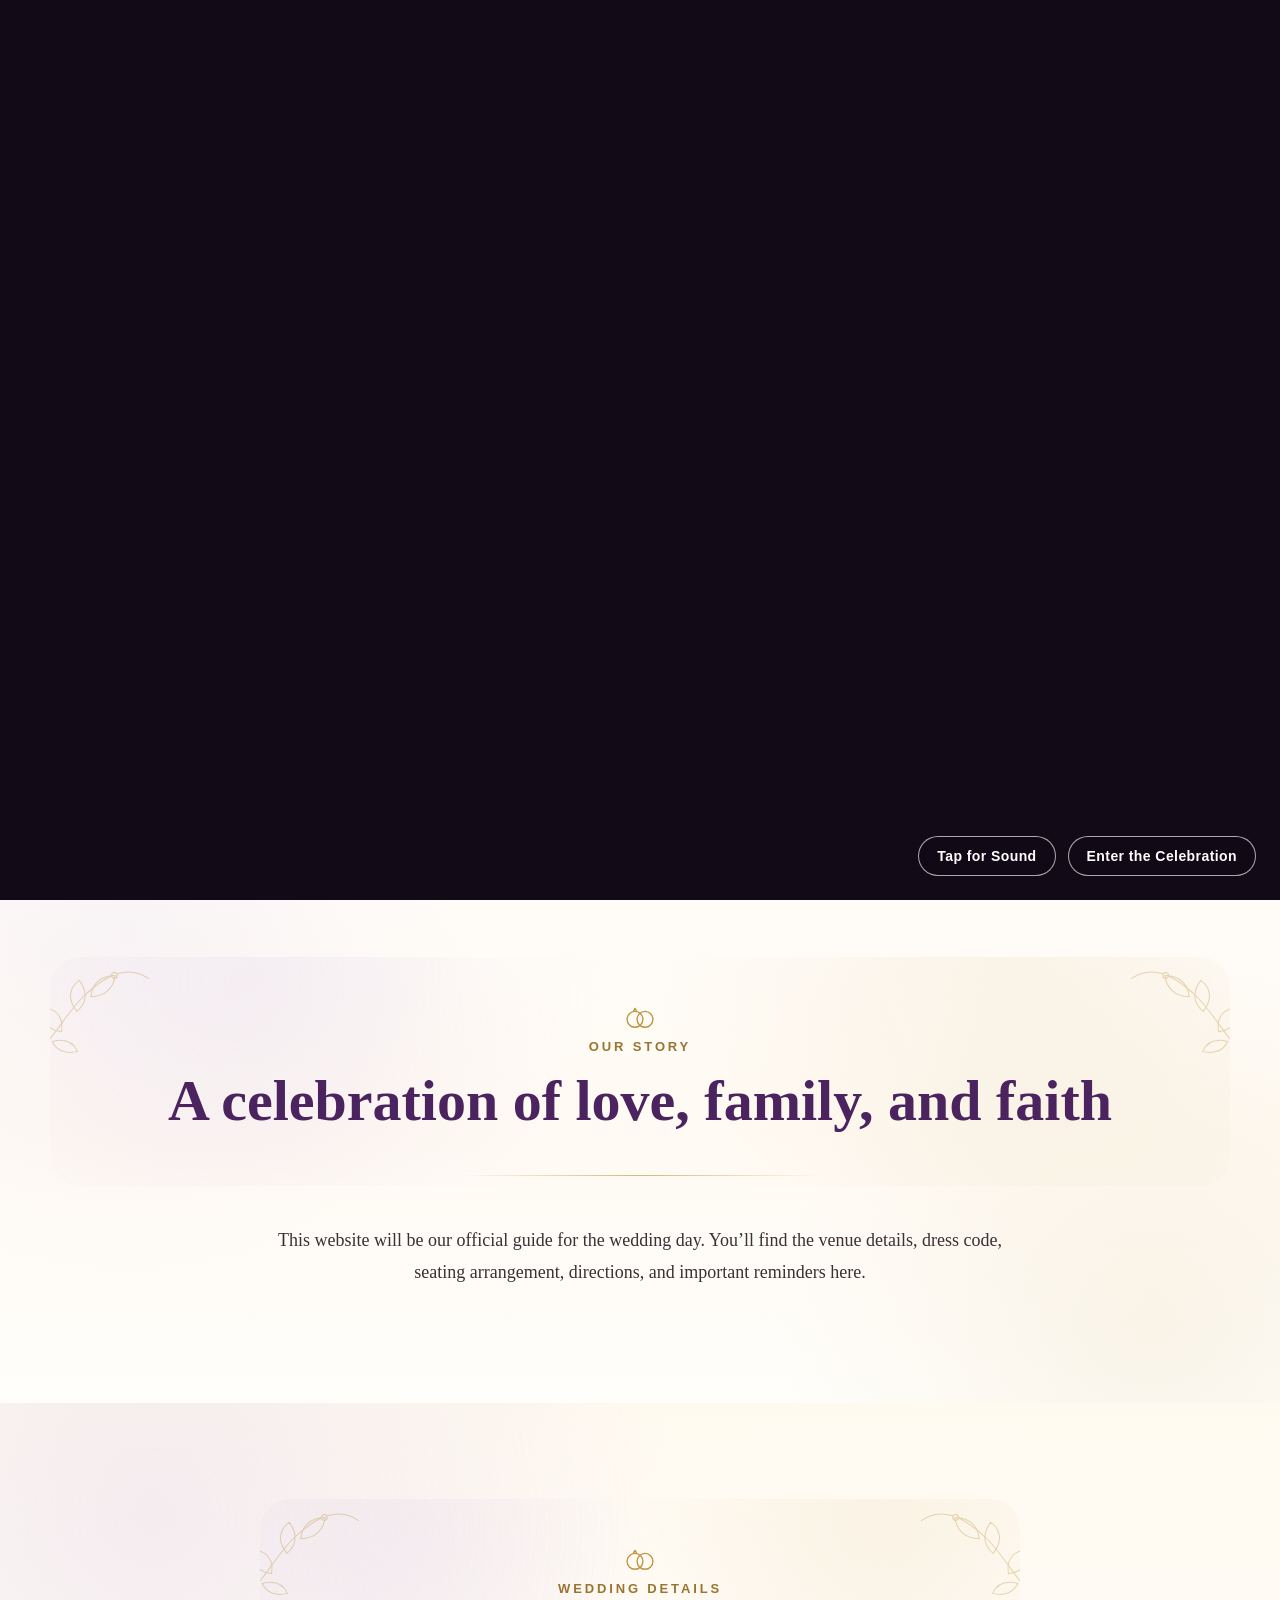
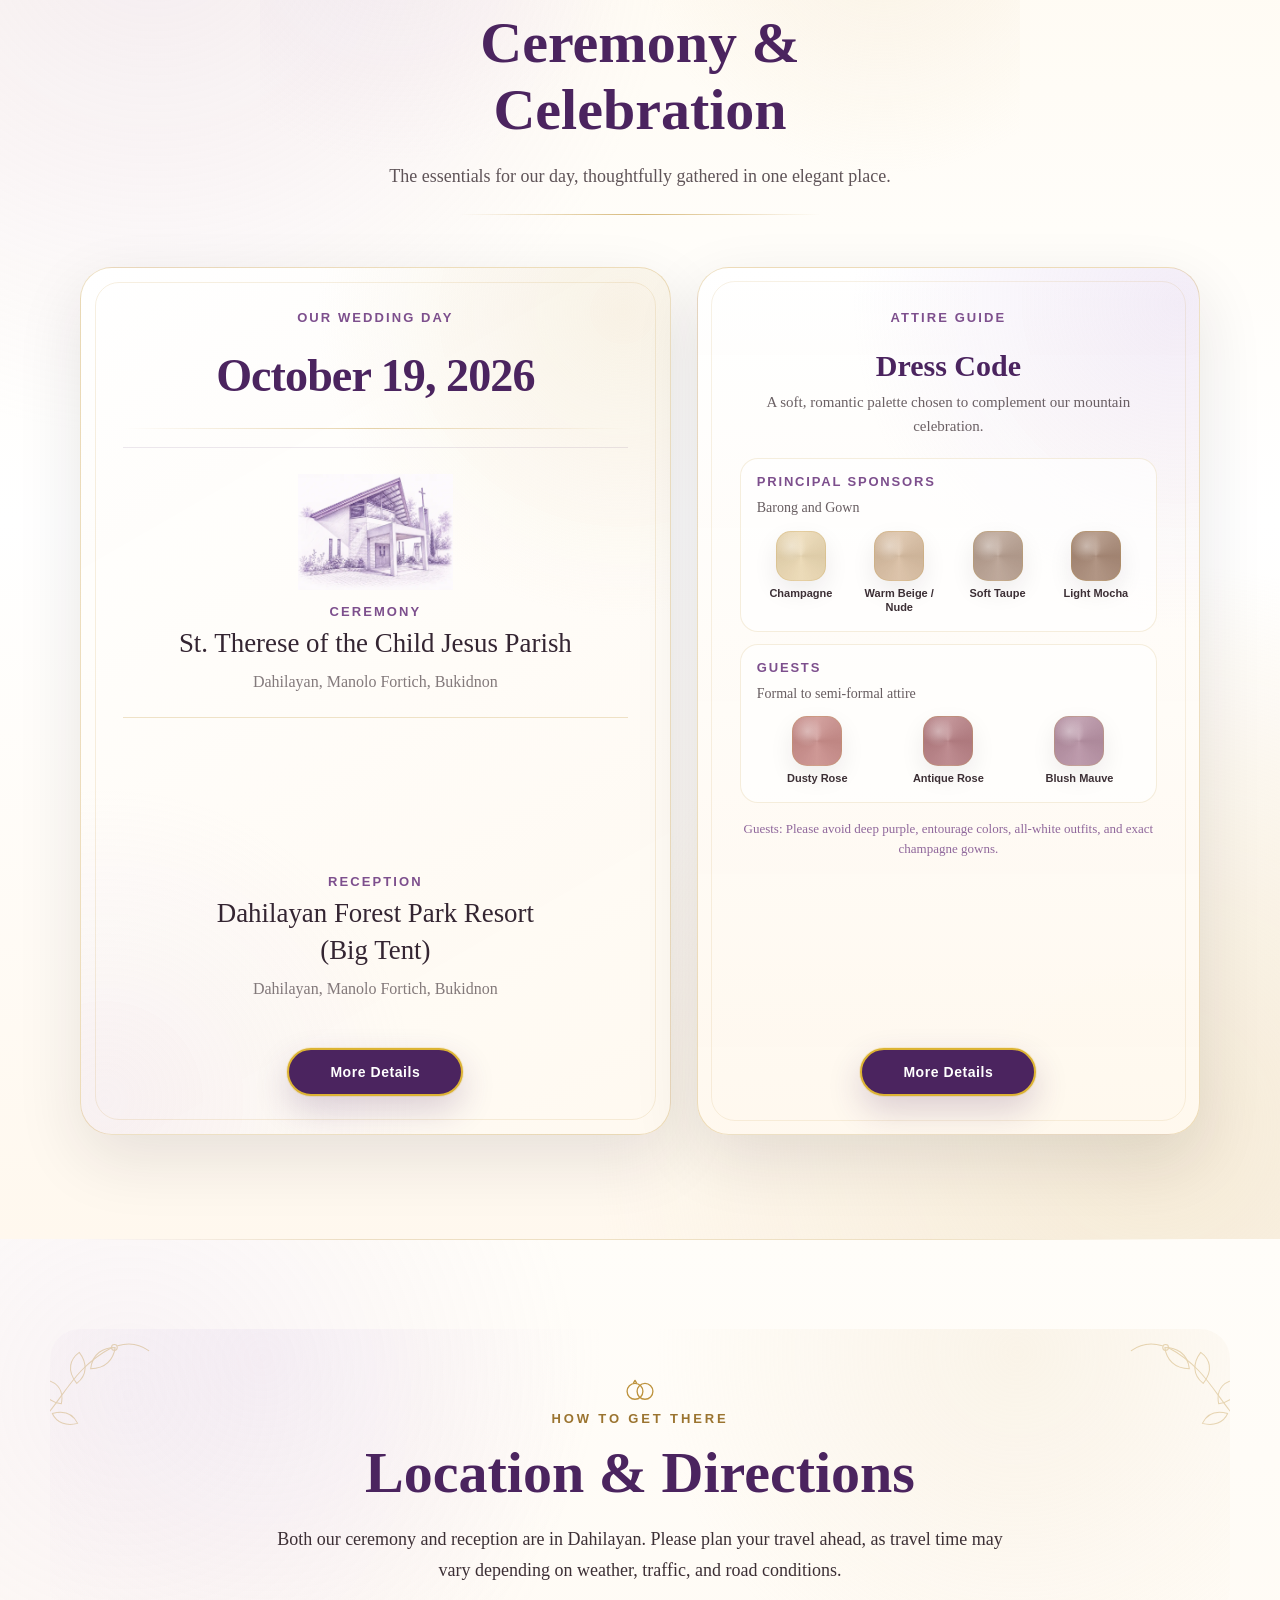
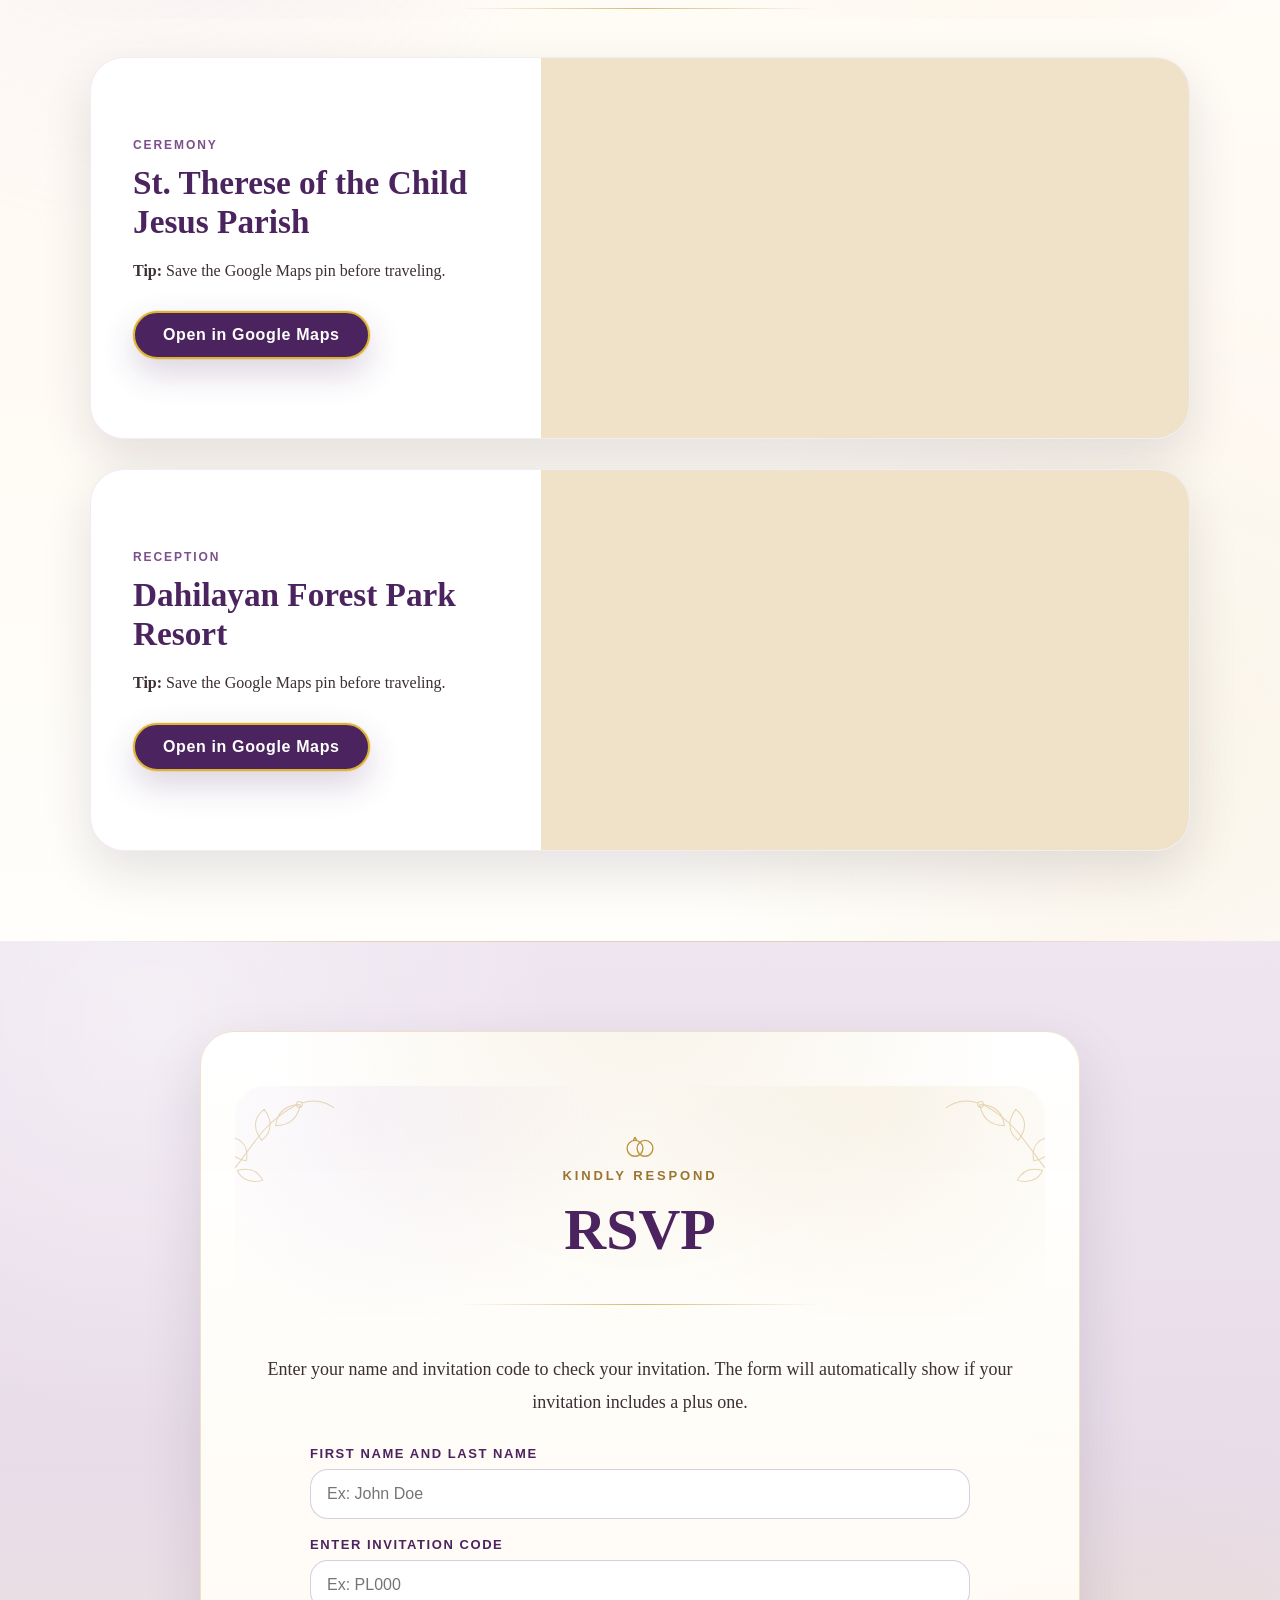
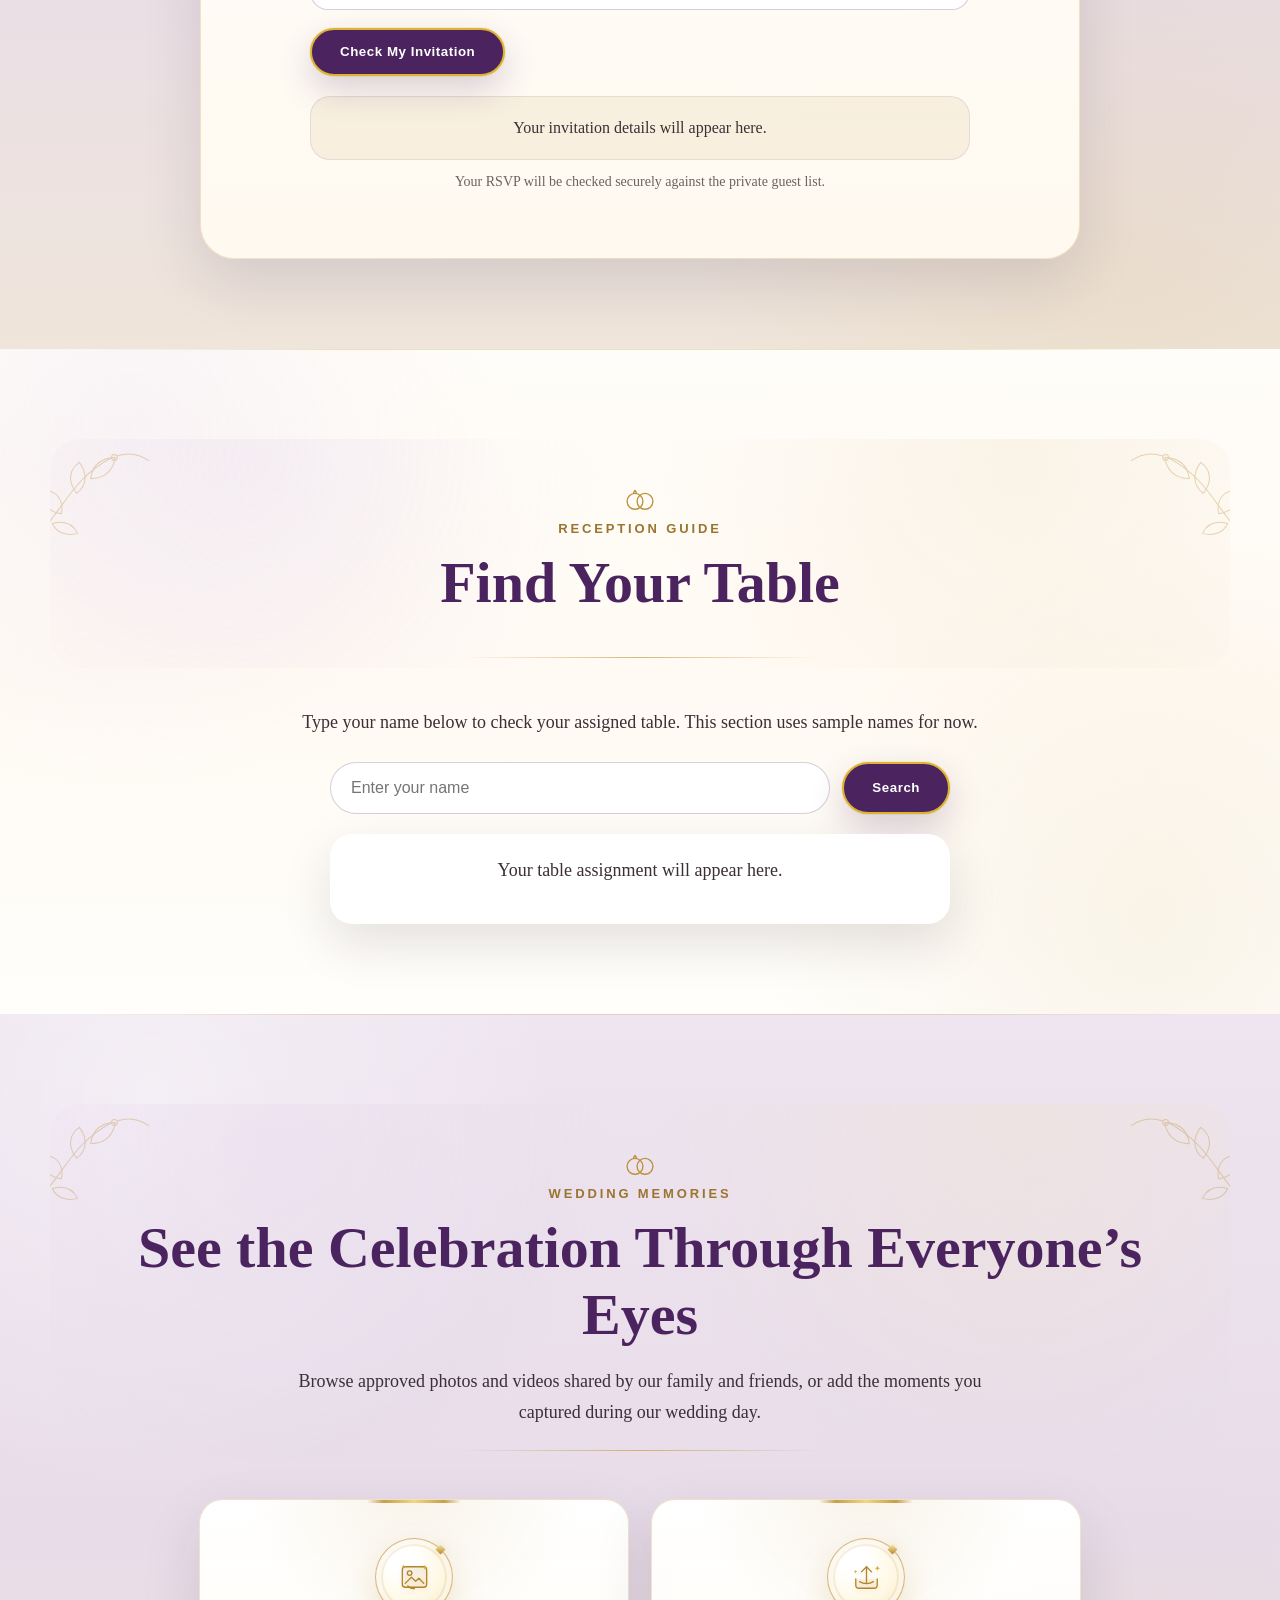
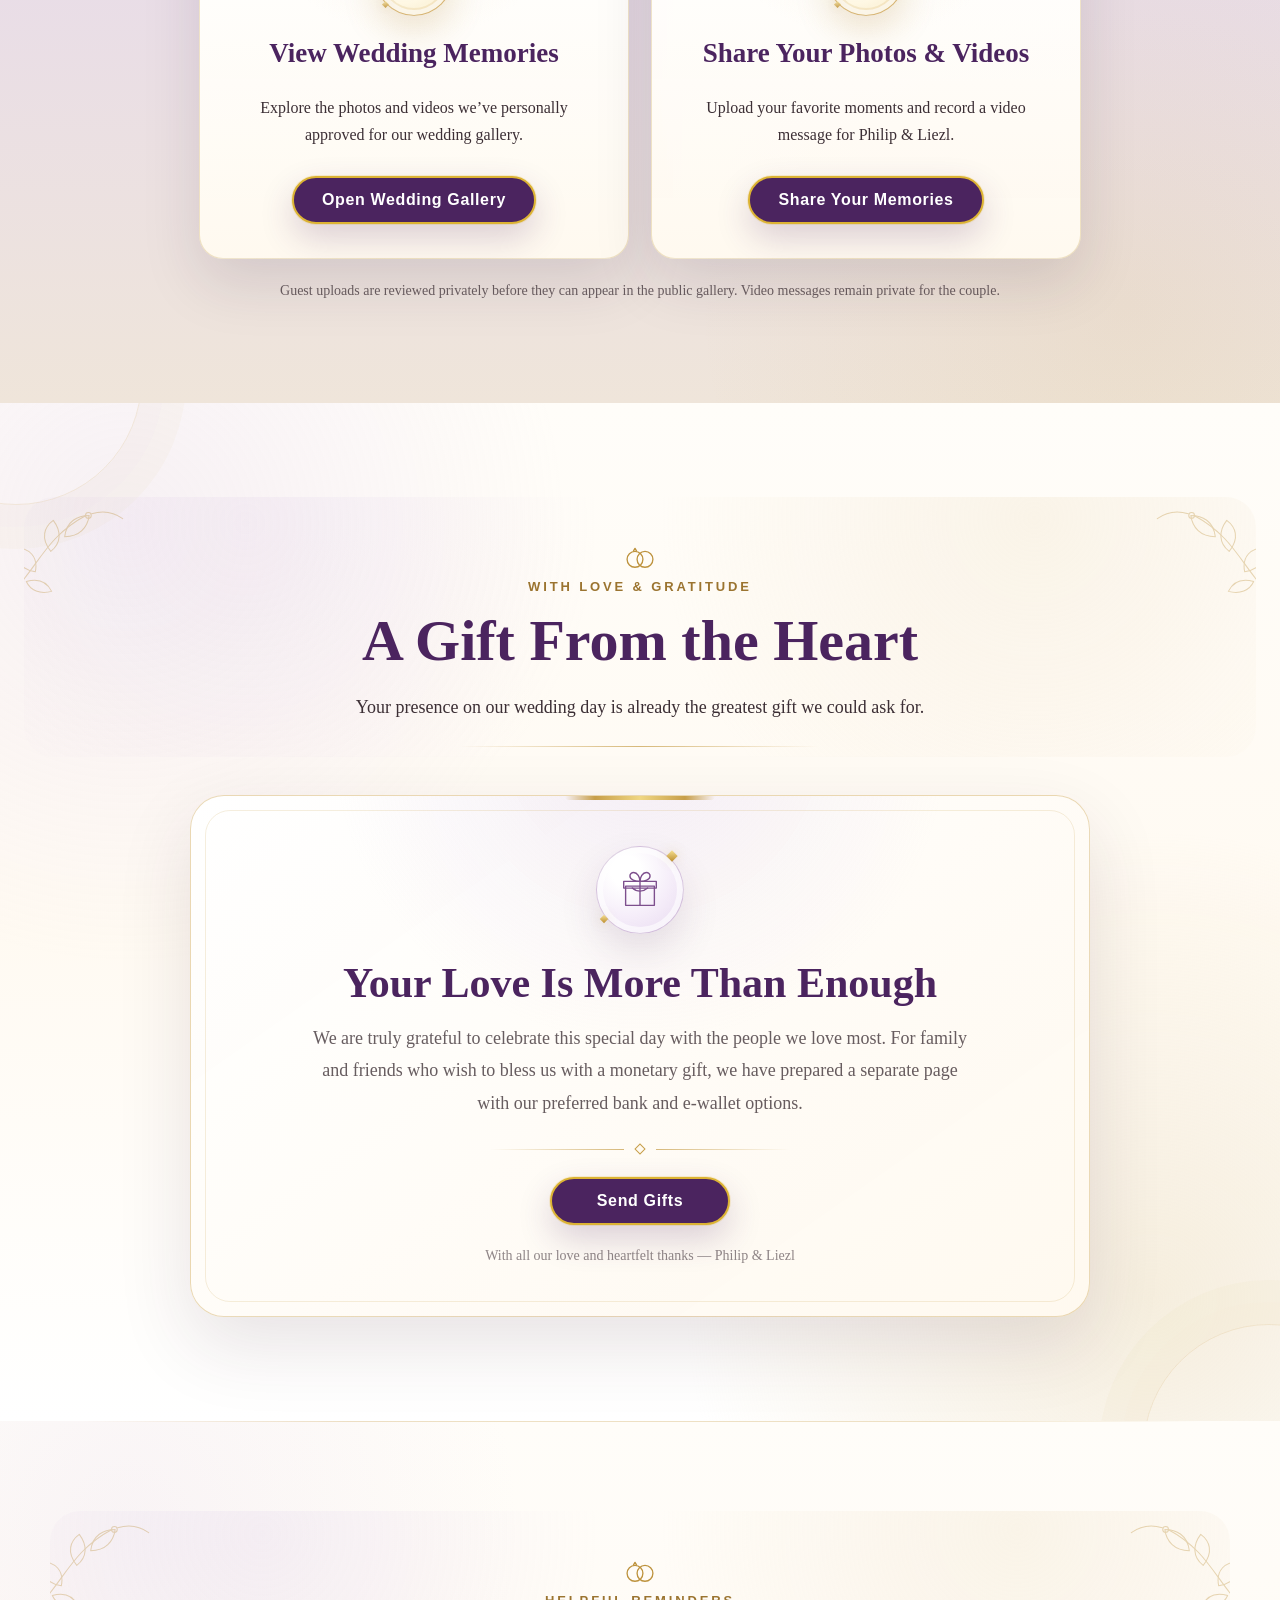
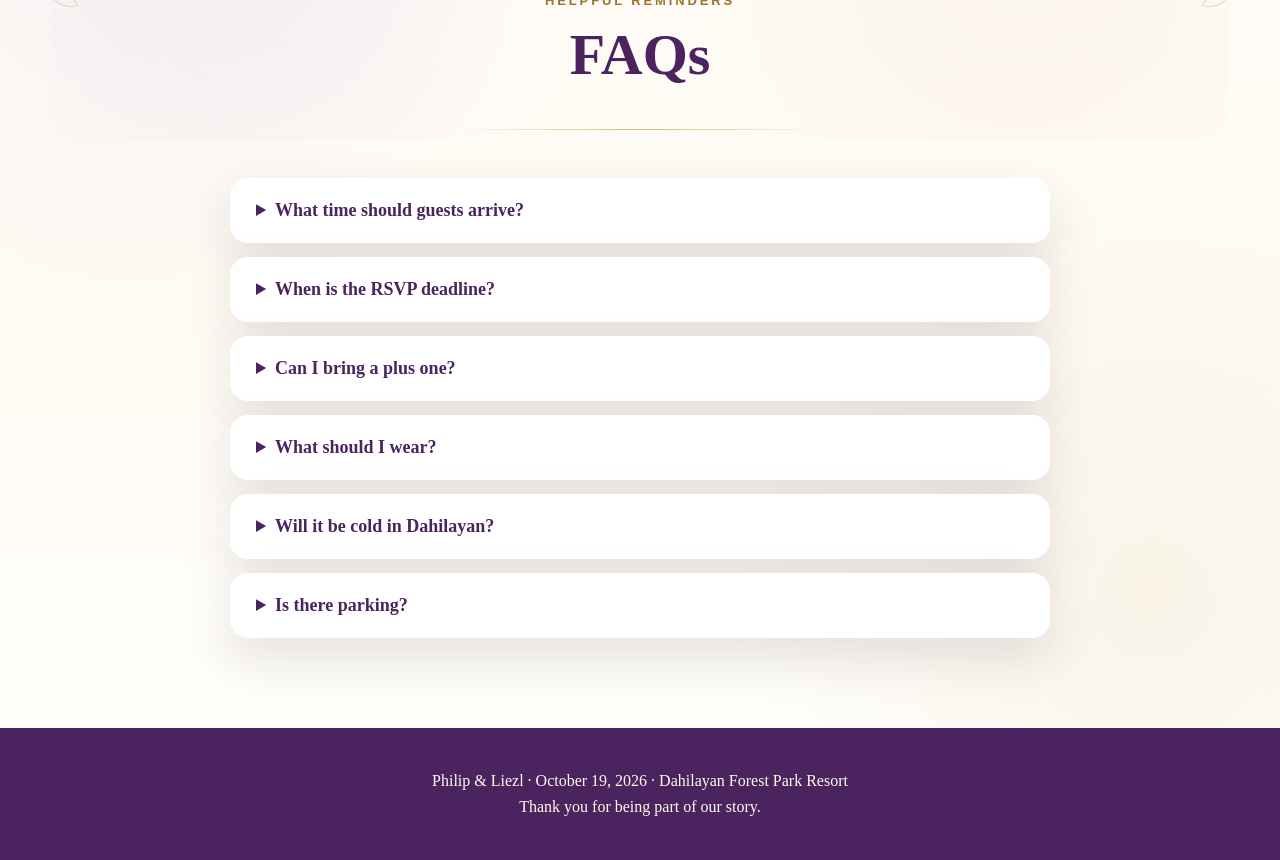
==== commit e84ae3fa: "Add elegant Gifts section to homepage" ====
--- a/index.html
+++ b/index.html
@@ -1257,6 +1257,230 @@
       .gallery-action-icon svg {
         width: 35px;
         height: 35px;
+      }
+    }
+
+
+    /* Elegant monetary gifts preview */
+    .gifts-home-section {
+      position: relative;
+      overflow: hidden;
+      max-width: none !important;
+      padding-top: 94px !important;
+      padding-bottom: 104px !important;
+      background:
+        radial-gradient(circle at 10% 12%, rgba(217,198,232,.22), transparent 30%),
+        radial-gradient(circle at 90% 88%, rgba(239,226,200,.58), transparent 32%),
+        linear-gradient(180deg, #fffdf9 0%, #fffaf2 52%, #ffffff 100%) !important;
+    }
+
+    .gifts-home-section::before,
+    .gifts-home-section::after {
+      content: "";
+      position: absolute;
+      width: 250px;
+      height: 250px;
+      border: 1px solid rgba(199,158,73,.16);
+      border-radius: 50%;
+      pointer-events: none;
+    }
+
+    .gifts-home-section::before {
+      top: -150px;
+      left: -110px;
+      box-shadow: 0 0 0 22px rgba(217,198,232,.06), 0 0 0 44px rgba(199,158,73,.035);
+    }
+
+    .gifts-home-section::after {
+      right: -115px;
+      bottom: -155px;
+      box-shadow: 0 0 0 22px rgba(239,226,200,.10), 0 0 0 44px rgba(199,158,73,.035);
+    }
+
+    .gift-preview-card {
+      position: relative;
+      z-index: 1;
+      width: min(100%, 900px);
+      margin: 0 auto;
+      padding: 50px 54px 48px;
+      overflow: hidden;
+      border-radius: 34px;
+      text-align: center;
+      background:
+        radial-gradient(circle at 50% -12%, rgba(217,198,232,.30), transparent 42%),
+        linear-gradient(145deg, rgba(255,255,255,.99), rgba(255,249,239,.98));
+      border: 1px solid rgba(199,158,73,.38);
+      box-shadow: 0 28px 76px rgba(54,33,58,.12);
+    }
+
+    .gift-preview-card::before {
+      content: "";
+      position: absolute;
+      inset: 14px;
+      border: 1px solid rgba(199,158,73,.18);
+      border-radius: 25px;
+      pointer-events: none;
+    }
+
+    .gift-preview-card::after {
+      content: "";
+      position: absolute;
+      top: 0;
+      left: 50%;
+      width: 150px;
+      height: 4px;
+      transform: translateX(-50%);
+      border-radius: 0 0 999px 999px;
+      background: linear-gradient(90deg, transparent, #c79e49 20%, #f0d783 50%, #c79e49 80%, transparent);
+    }
+
+    .gift-preview-icon {
+      position: relative;
+      z-index: 1;
+      width: 88px;
+      height: 88px;
+      display: grid;
+      place-items: center;
+      margin: 0 auto 24px;
+      border-radius: 50%;
+      color: #7d4f8d;
+      background:
+        radial-gradient(circle at 34% 28%, rgba(255,255,255,.98) 0 18%, rgba(245,237,249,.98) 54%, rgba(226,209,236,.88) 100%);
+      border: 1px solid rgba(125,79,141,.24);
+      box-shadow:
+        0 18px 38px rgba(75,36,95,.13),
+        inset 0 0 0 6px rgba(255,255,255,.62);
+    }
+
+    .gift-preview-icon::before,
+    .gift-preview-icon::after {
+      content: "";
+      position: absolute;
+      width: 8px;
+      height: 8px;
+      background: linear-gradient(135deg, #f5df91, #bd8e30);
+      transform: rotate(45deg);
+      box-shadow: 0 0 12px rgba(199,158,73,.25);
+    }
+
+    .gift-preview-icon::before {
+      top: 5px;
+      right: 7px;
+    }
+
+    .gift-preview-icon::after {
+      left: 4px;
+      bottom: 11px;
+      width: 6px;
+      height: 6px;
+    }
+
+    .gift-preview-icon svg {
+      width: 46px;
+      height: 46px;
+      display: block;
+      fill: none;
+      stroke: currentColor;
+      stroke-width: 1.45;
+      stroke-linecap: round;
+      stroke-linejoin: round;
+    }
+
+    .gift-preview-card h3 {
+      position: relative;
+      z-index: 1;
+      margin: 0 0 14px;
+      color: var(--deep-purple);
+      font-size: clamp(30px, 4vw, 42px);
+      line-height: 1.2;
+    }
+
+    .gift-preview-card p {
+      position: relative;
+      z-index: 1;
+      max-width: 670px;
+      margin: 0 auto;
+      color: rgba(60,47,53,.78);
+      font-size: 18px;
+      line-height: 1.8;
+    }
+
+    .gift-preview-divider {
+      position: relative;
+      z-index: 1;
+      display: flex;
+      align-items: center;
+      justify-content: center;
+      gap: 12px;
+      width: min(100%, 300px);
+      margin: 26px auto 24px;
+      color: #c79e49;
+    }
+
+    .gift-preview-divider::before,
+    .gift-preview-divider::after {
+      content: "";
+      flex: 1;
+      height: 1px;
+      background: linear-gradient(90deg, transparent, currentColor);
+      opacity: .72;
+    }
+
+    .gift-preview-divider::after {
+      background: linear-gradient(90deg, currentColor, transparent);
+    }
+
+    .gift-preview-divider span {
+      width: 8px;
+      height: 8px;
+      border: 1px solid currentColor;
+      transform: rotate(45deg);
+      background: #fffaf1;
+    }
+
+    .gift-preview-card .btn {
+      position: relative;
+      z-index: 1;
+      min-width: 180px;
+    }
+
+    .gift-preview-note {
+      position: relative;
+      z-index: 1;
+      margin-top: 18px !important;
+      font-size: 14px !important;
+      color: rgba(60,47,53,.58) !important;
+    }
+
+    @media (max-width: 760px) {
+      .gifts-home-section {
+        padding-top: 72px !important;
+        padding-bottom: 78px !important;
+      }
+
+      .gift-preview-card {
+        padding: 40px 26px 38px;
+        border-radius: 28px;
+      }
+
+      .gift-preview-card::before {
+        inset: 10px;
+        border-radius: 20px;
+      }
+
+      .gift-preview-icon {
+        width: 76px;
+        height: 76px;
+        margin-bottom: 20px;
+      }
+
+      .gift-preview-icon svg {
+        width: 40px;
+        height: 40px;
+      }
+
+      .gift-preview-card p {
+        font-size: 16px;
       }
     }
 
@@ -1641,6 +1865,39 @@
       </p>
     </section>
   
+    <section id="gifts-preview" class="section gifts-home-section">
+      <div class="section-heading">
+        <p class="eyebrow">With Love &amp; Gratitude</p>
+        <h2>A Gift From the Heart</h2>
+        <p class="section-subtitle">
+          Your presence on our wedding day is already the greatest gift we could ask for.
+        </p>
+      </div>
+
+      <div class="gift-preview-card">
+        <div class="gift-preview-icon" aria-hidden="true">
+          <svg viewBox="0 0 48 48">
+            <path d="M9 20h30v20H9V20Z"></path>
+            <path d="M7 15h34v7H7v-7Z"></path>
+            <path d="M24 15v25"></path>
+            <path d="M24 15c-4.8 0-10.5-1.8-10.5-5.6 0-2.1 1.7-3.7 3.9-3.7 3.9 0 6.6 5.1 6.6 9.3Z"></path>
+            <path d="M24 15c4.8 0 10.5-1.8 10.5-5.6 0-2.1-1.7-3.7-3.9-3.7-3.9 0-6.6 5.1-6.6 9.3Z"></path>
+            <path d="M16 22c2.2 2 4.8 3.2 8 3.2s5.8-1.2 8-3.2"></path>
+          </svg>
+        </div>
+
+        <h3>Your Love Is More Than Enough</h3>
+        <p>
+          We are truly grateful to celebrate this special day with the people we love most. For family and friends who wish to bless us with a monetary gift, we have prepared a separate page with our preferred bank and e-wallet options.
+        </p>
+
+        <div class="gift-preview-divider" aria-hidden="true"><span></span></div>
+
+        <a href="gifts.html" class="btn primary">Send Gifts</a>
+        <p class="gift-preview-note">With all our love and heartfelt thanks — Philip &amp; Liezl</p>
+      </div>
+    </section>
+
     <section id="faqs" class="section">
       <div class="section-heading">
         <p class="eyebrow">Helpful Reminders</p>
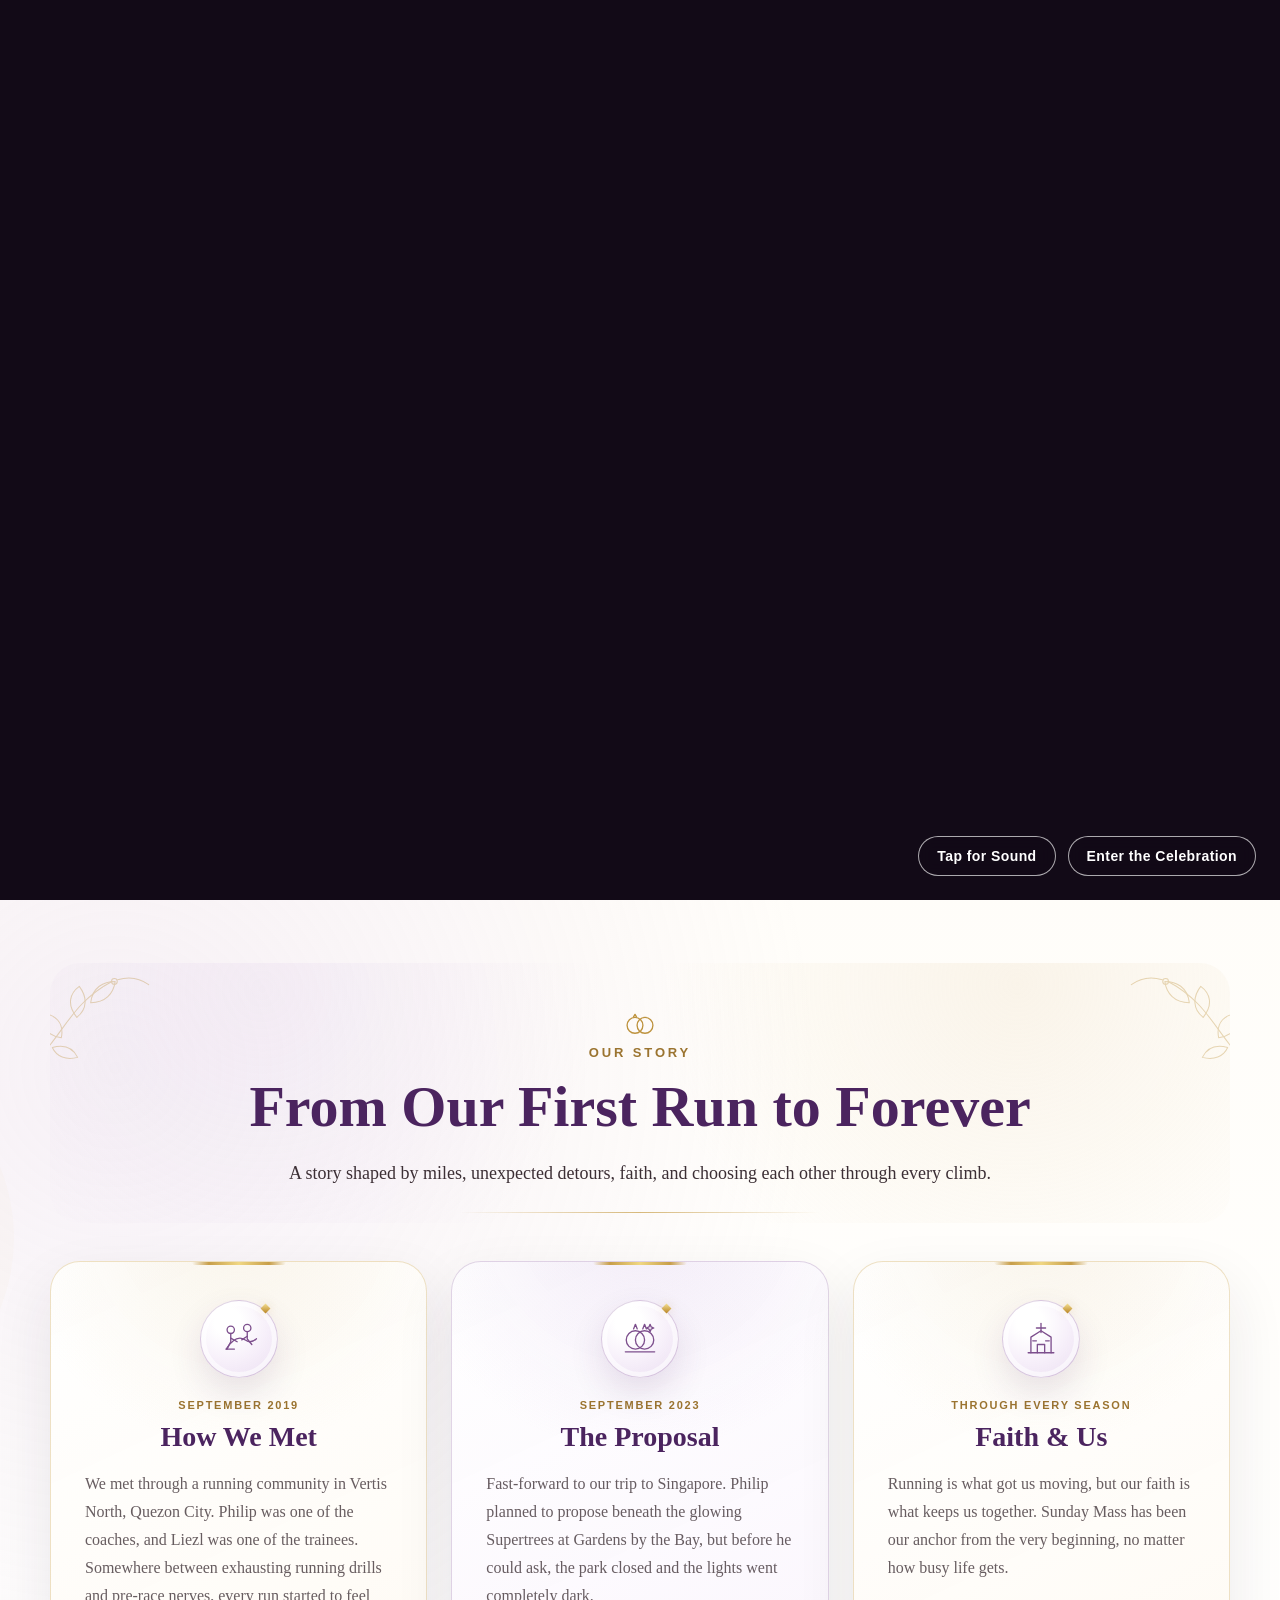
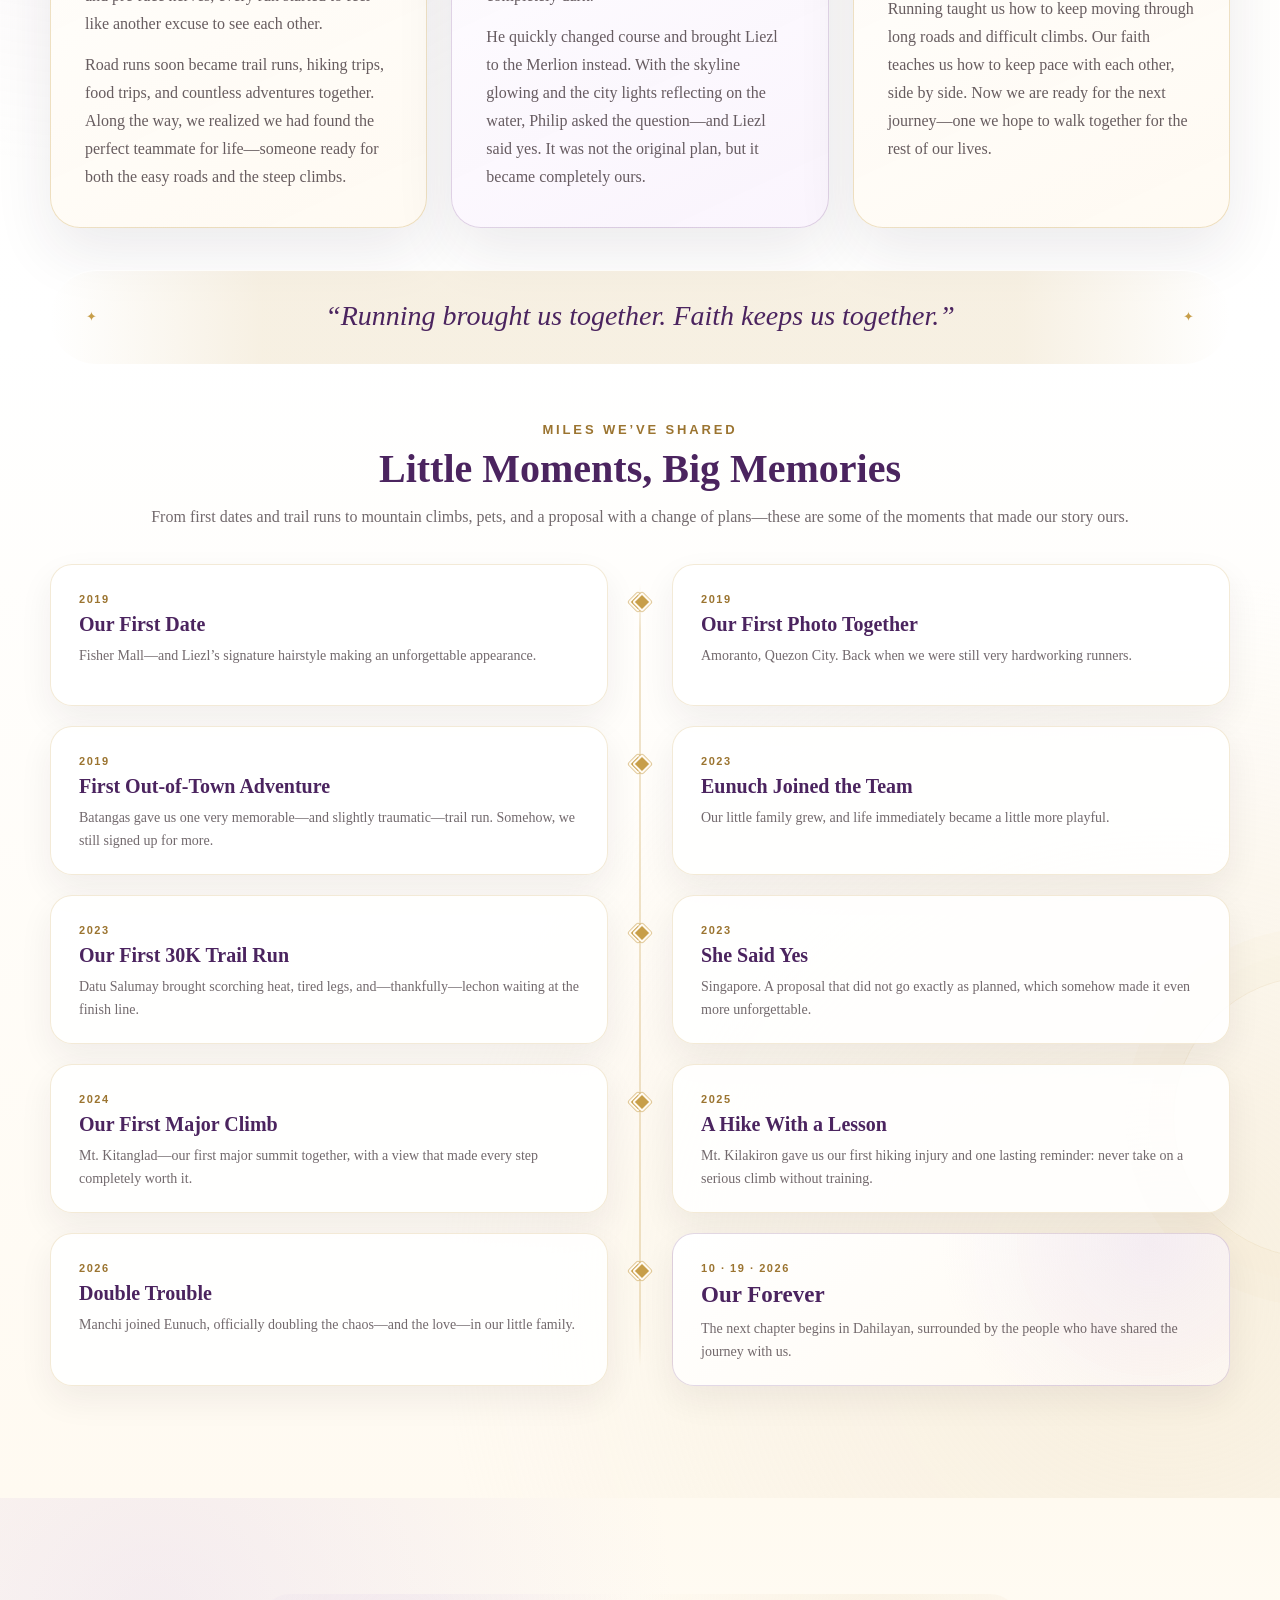
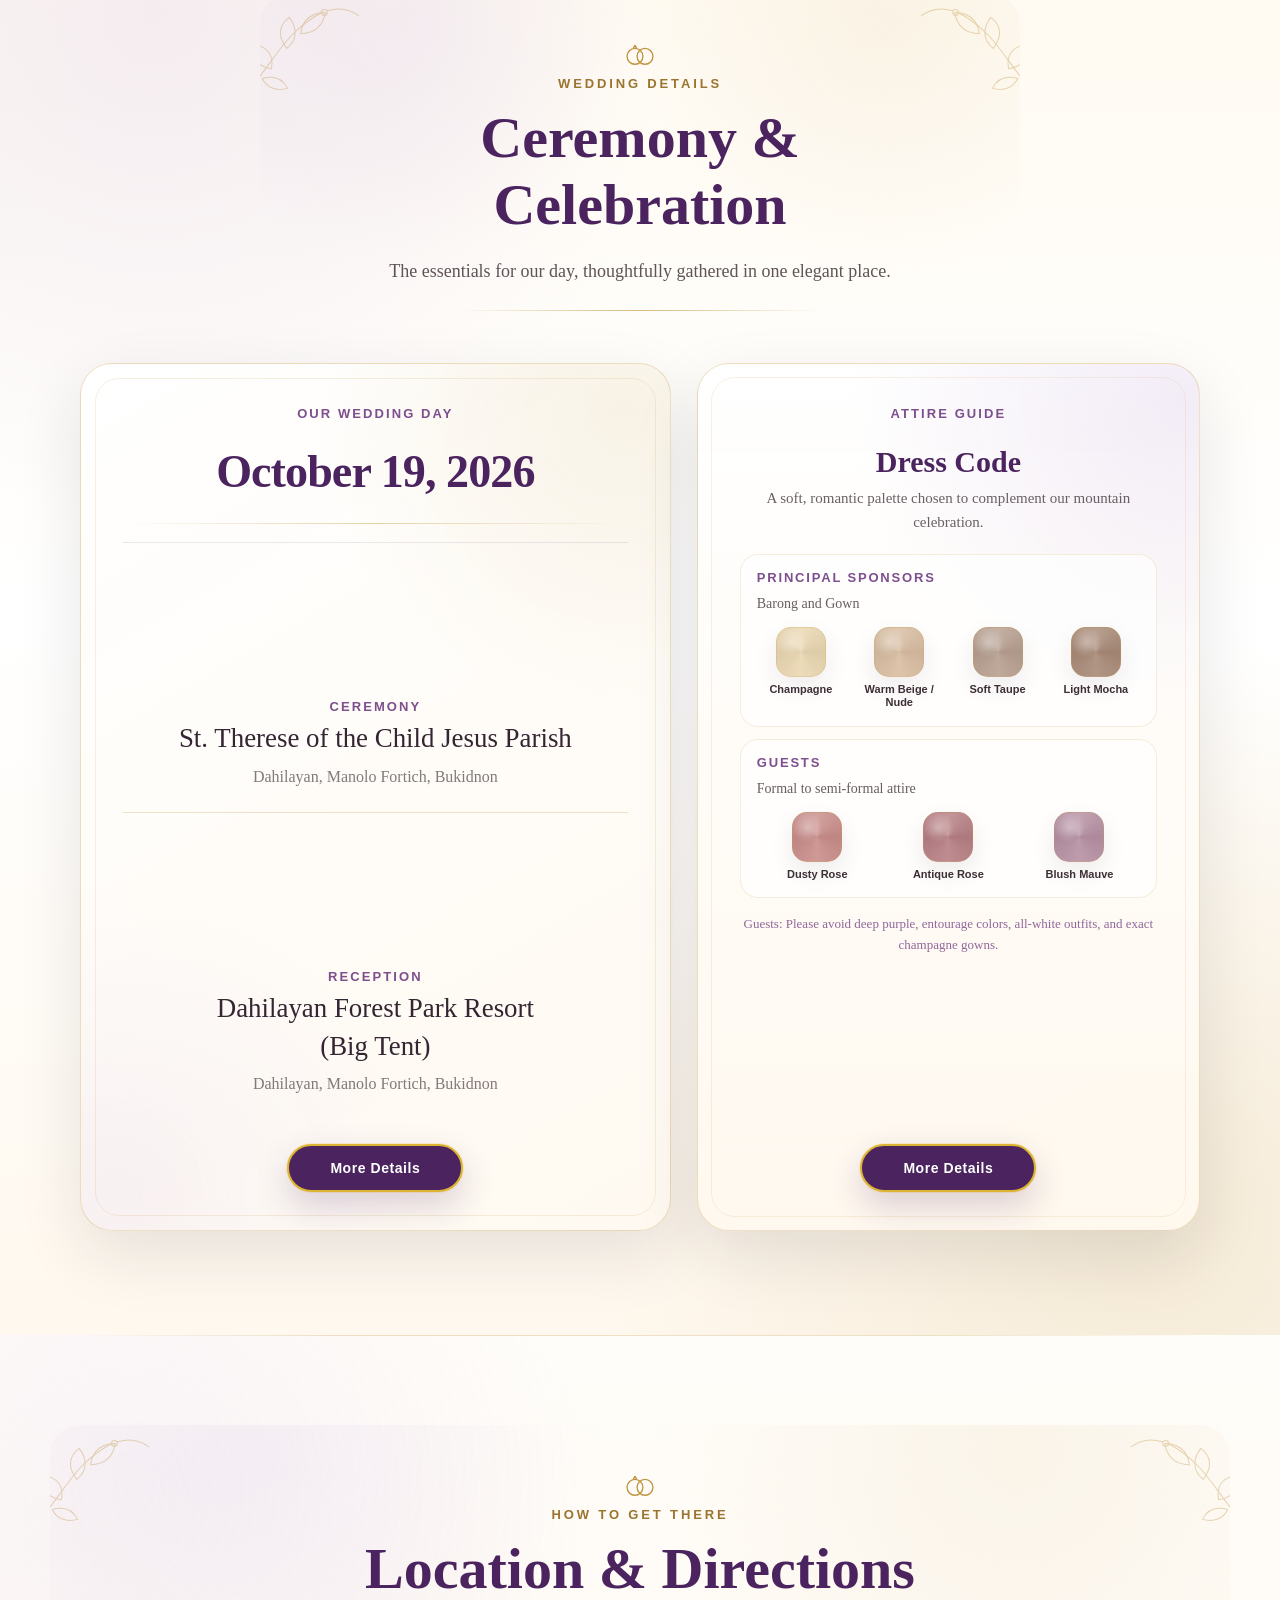
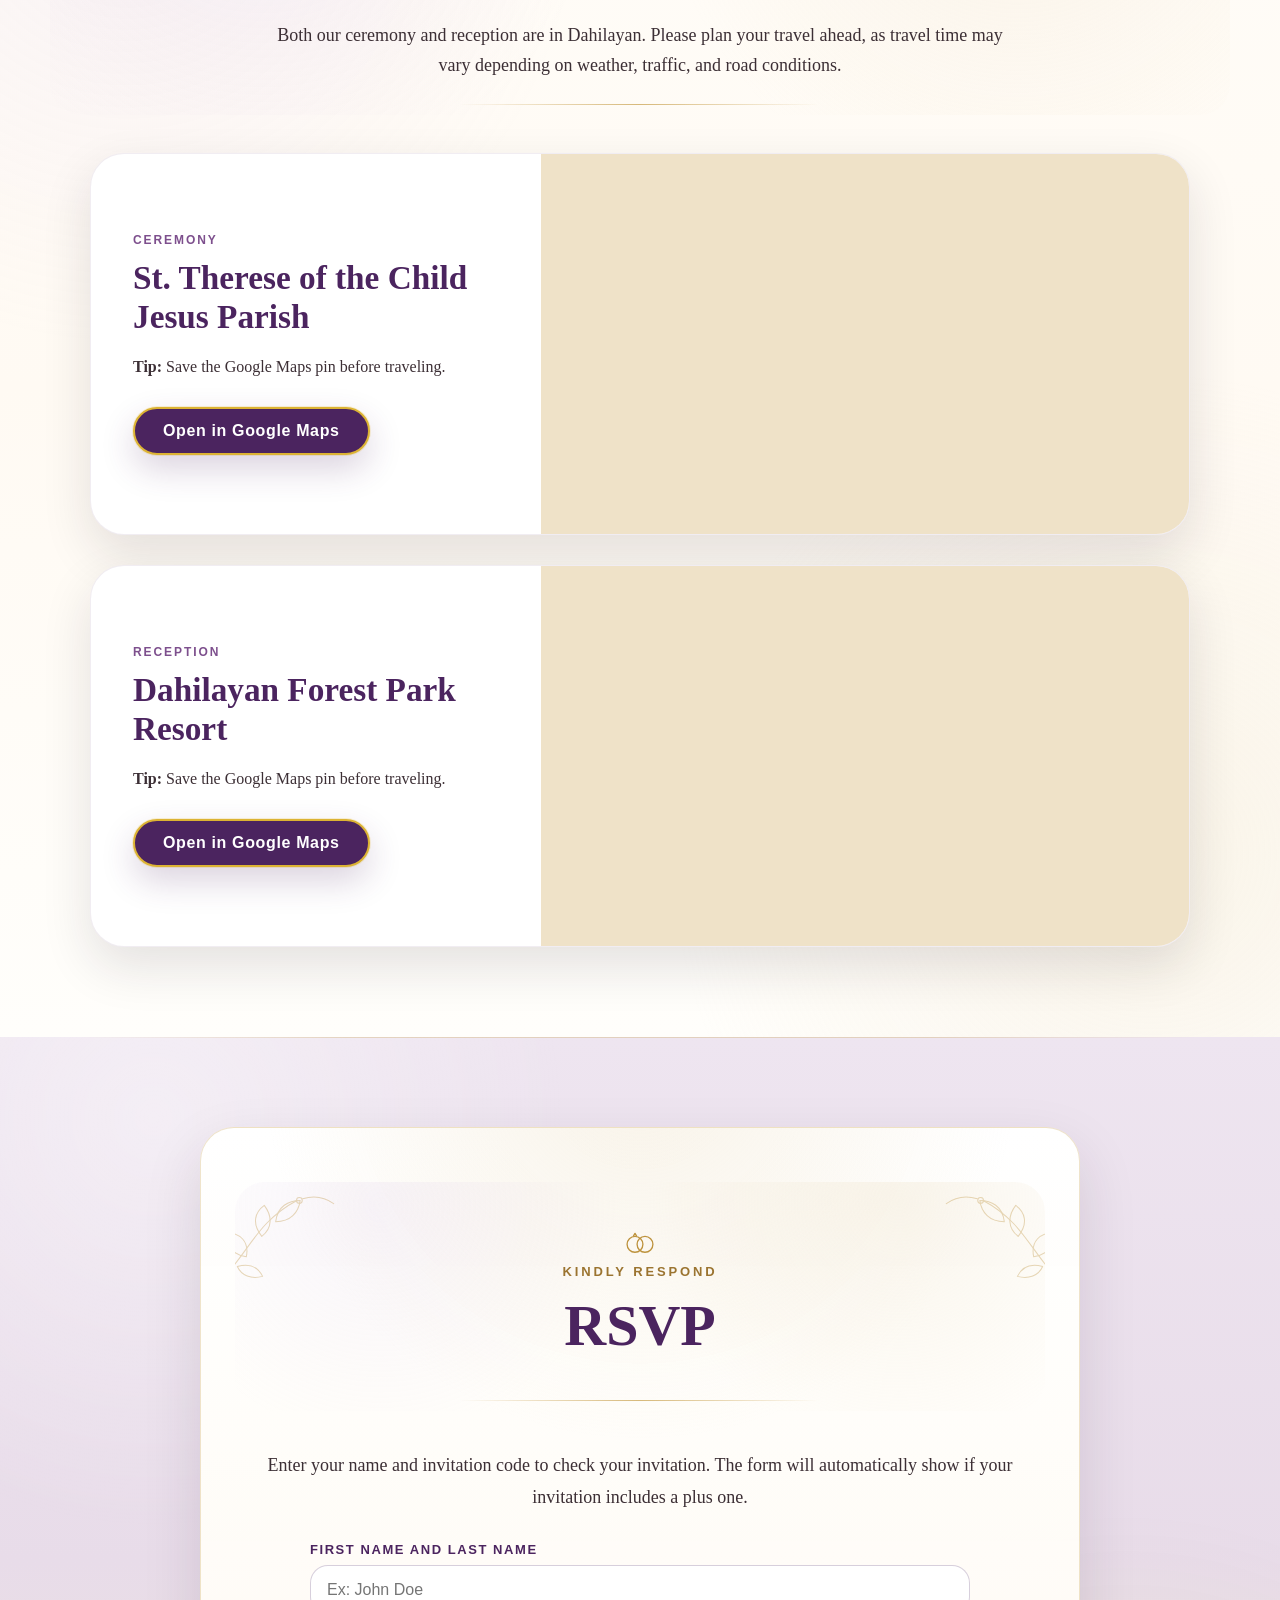
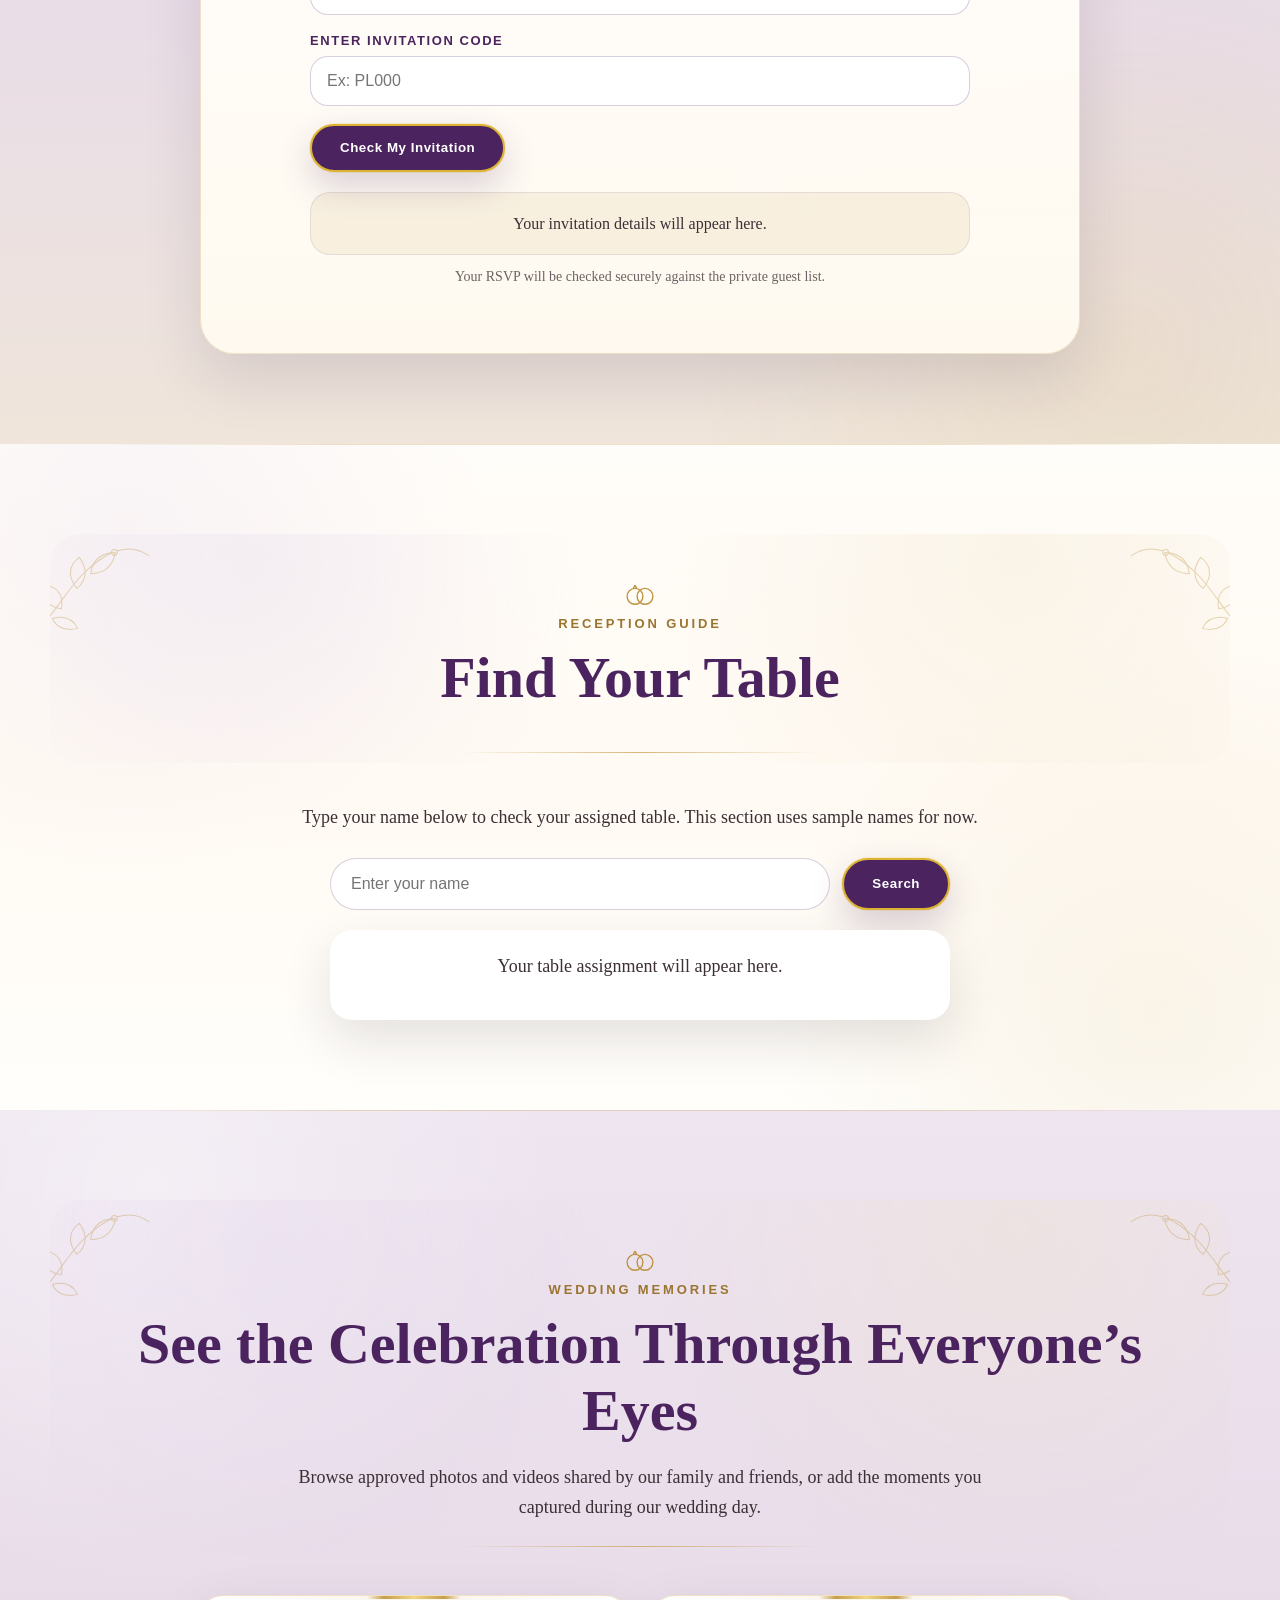
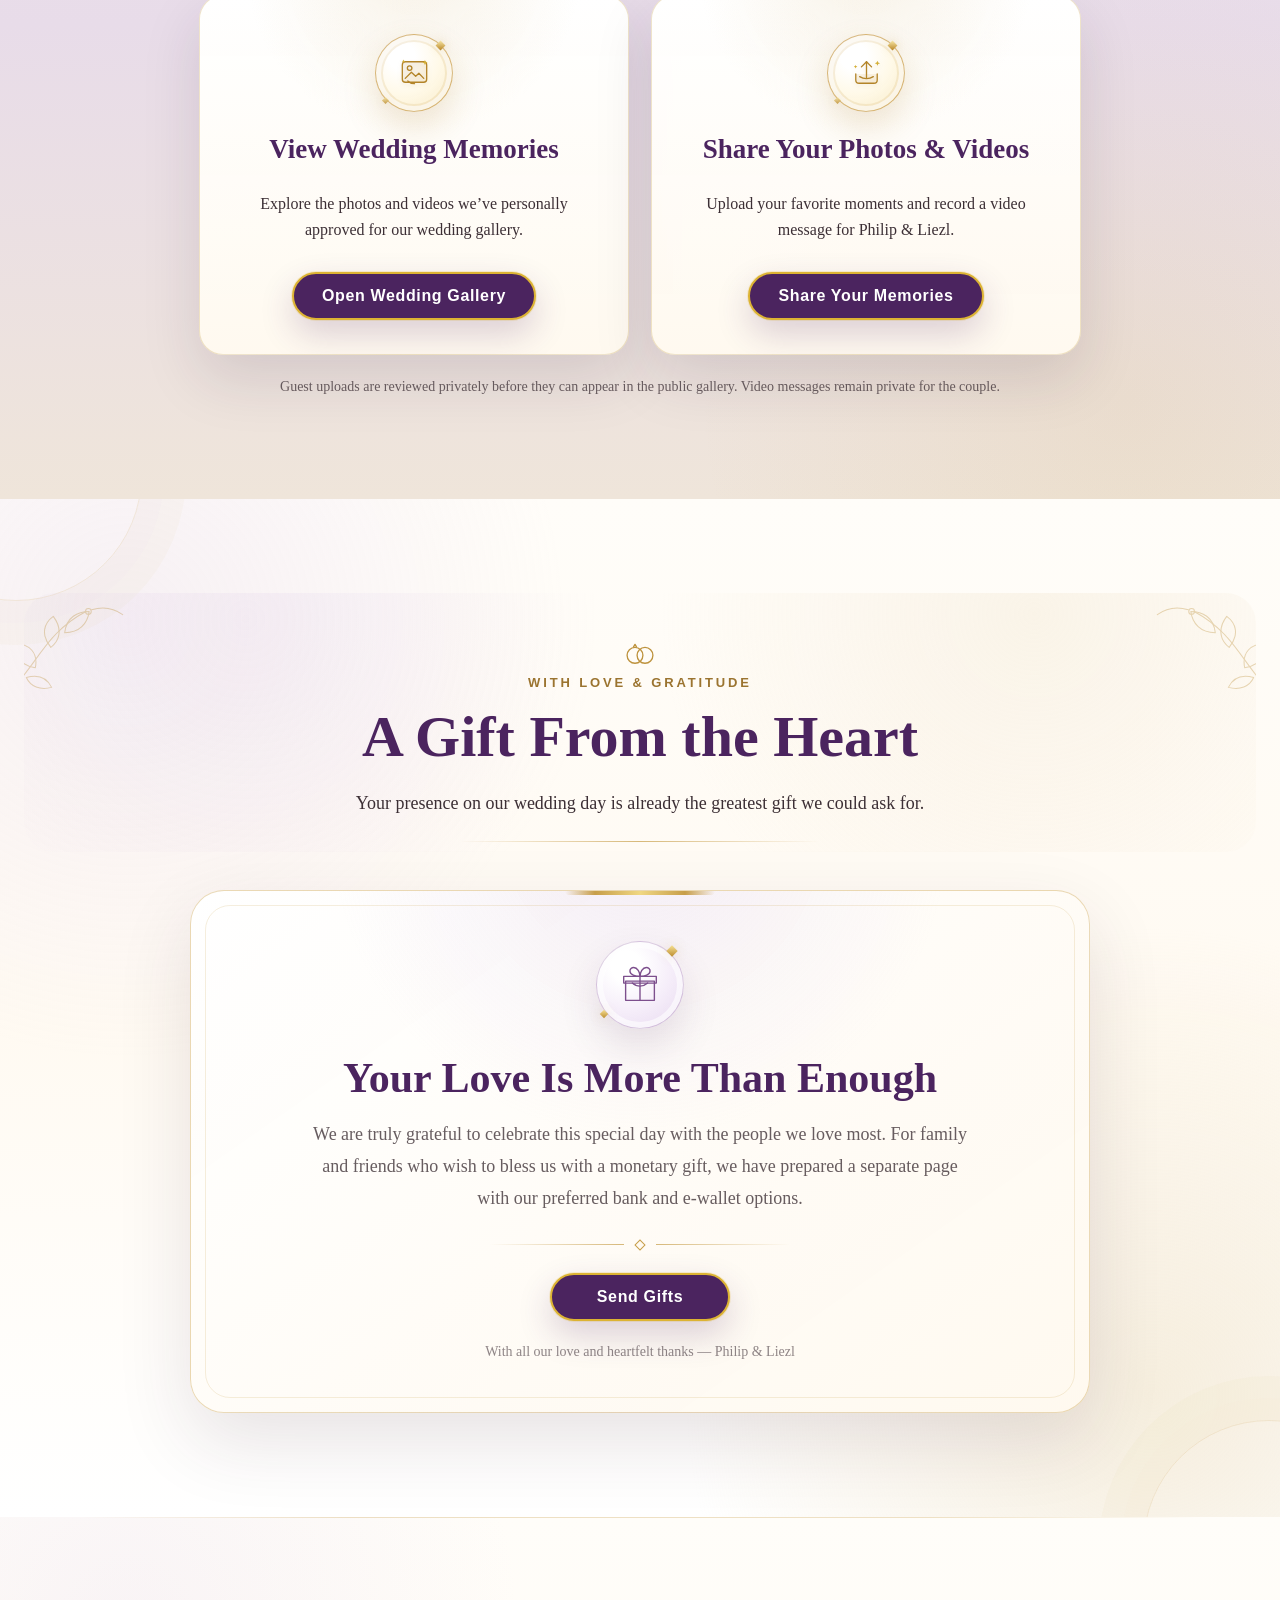
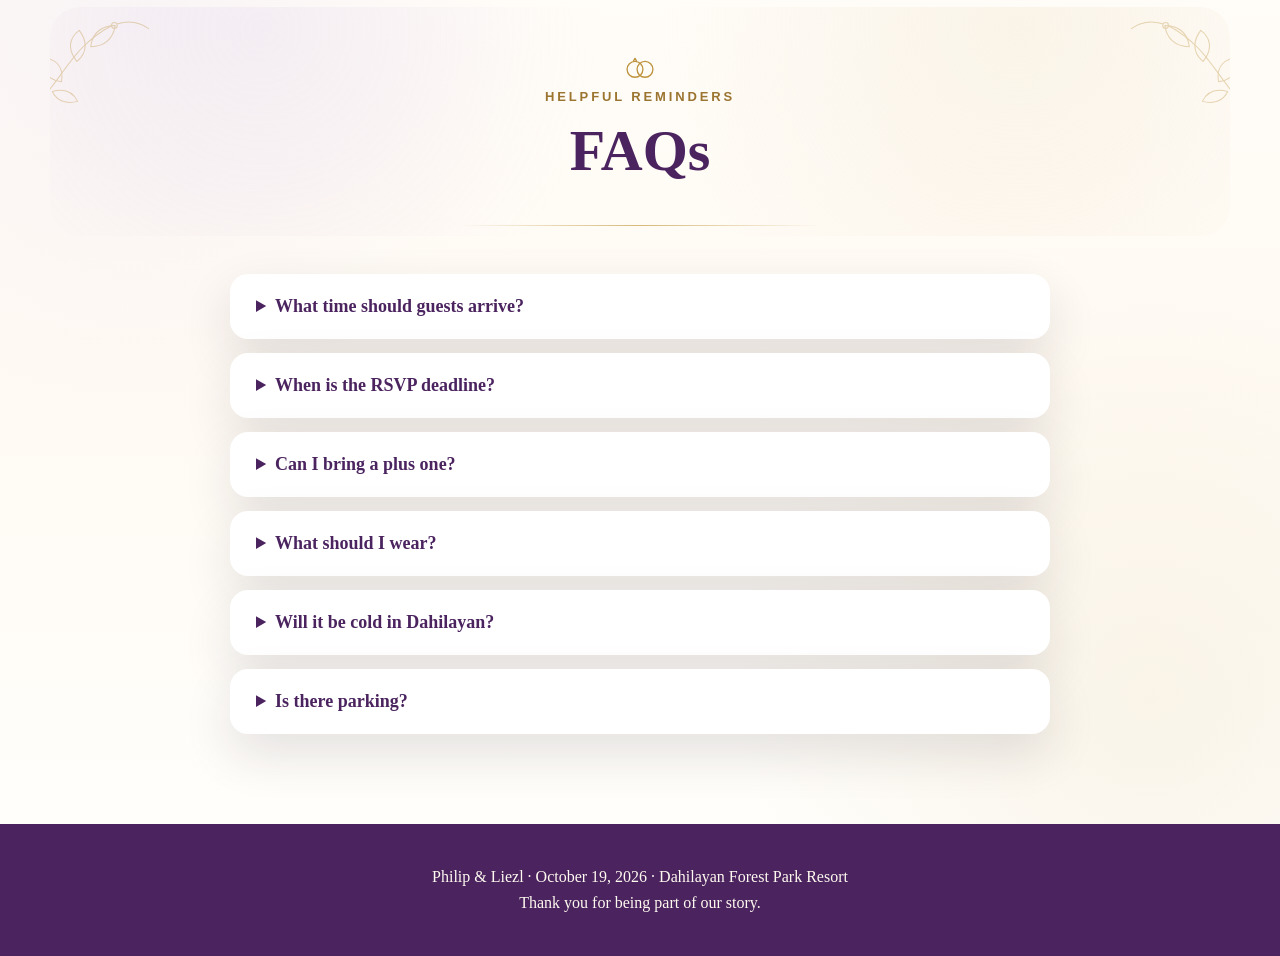
==== commit 551bcbc5: "Redesign Our Story with relationship story and milestones" ====
--- a/index.html
+++ b/index.html
@@ -1257,6 +1257,366 @@
       .gallery-action-icon svg {
         width: 35px;
         height: 35px;
+      }
+    }
+
+
+    /* Our Story — romantic editorial layout */
+    #story.story-section {
+      position: relative;
+      max-width: none !important;
+      overflow: hidden;
+      padding-top: 96px !important;
+      padding-bottom: 112px !important;
+      background:
+        radial-gradient(circle at 9% 9%, rgba(217,198,232,.22), transparent 30%),
+        radial-gradient(circle at 91% 91%, rgba(239,226,200,.50), transparent 31%),
+        linear-gradient(180deg, #fffdf9 0%, #ffffff 48%, #fffaf1 100%) !important;
+    }
+
+    #story.story-section::before,
+    #story.story-section::after {
+      content: "";
+      position: absolute;
+      width: 280px;
+      height: 280px;
+      border-radius: 50%;
+      border: 1px solid rgba(199,158,73,.12);
+      pointer-events: none;
+    }
+
+    #story.story-section::before {
+      left: -175px;
+      top: 230px;
+      box-shadow: 0 0 0 24px rgba(217,198,232,.045), 0 0 0 48px rgba(199,158,73,.025);
+    }
+
+    #story.story-section::after {
+      right: -175px;
+      bottom: 240px;
+      box-shadow: 0 0 0 24px rgba(239,226,200,.07), 0 0 0 48px rgba(199,158,73,.025);
+    }
+
+    .story-chapters {
+      position: relative;
+      z-index: 1;
+      width: min(100%, 1160px);
+      margin: 0 auto;
+      display: grid;
+      grid-template-columns: repeat(3, minmax(0, 1fr));
+      gap: 24px;
+      align-items: stretch;
+    }
+
+    .story-chapter {
+      position: relative;
+      overflow: hidden;
+      padding: 38px 34px 36px;
+      border-radius: 30px;
+      background:
+        radial-gradient(circle at 50% -8%, rgba(239,226,200,.36), transparent 36%),
+        linear-gradient(155deg, rgba(255,255,255,.99), rgba(255,250,242,.97));
+      border: 1px solid rgba(199,158,73,.30);
+      box-shadow: 0 24px 60px rgba(47,29,50,.09);
+      text-align: center;
+    }
+
+    .story-chapter::before {
+      content: "";
+      position: absolute;
+      top: 0;
+      left: 50%;
+      width: 94px;
+      height: 3px;
+      transform: translateX(-50%);
+      border-radius: 0 0 999px 999px;
+      background: linear-gradient(90deg, transparent, #c79e49 18%, #f0d783 50%, #c79e49 82%, transparent);
+    }
+
+    .story-chapter-featured {
+      background:
+        radial-gradient(circle at 50% -10%, rgba(217,198,232,.34), transparent 38%),
+        linear-gradient(155deg, rgba(255,255,255,.99), rgba(250,244,253,.97));
+      border-color: rgba(125,79,141,.22);
+    }
+
+    .story-chapter-icon {
+      position: relative;
+      width: 78px;
+      height: 78px;
+      display: grid;
+      place-items: center;
+      margin: 0 auto 20px;
+      border-radius: 50%;
+      color: #7d4f8d;
+      background:
+        radial-gradient(circle at 35% 27%, rgba(255,255,255,.98) 0 18%, rgba(247,240,250,.98) 52%, rgba(231,217,239,.91) 100%);
+      border: 1px solid rgba(125,79,141,.22);
+      box-shadow:
+        0 15px 34px rgba(75,36,95,.12),
+        inset 0 0 0 5px rgba(255,255,255,.58);
+    }
+
+    .story-chapter-icon::after {
+      content: "";
+      position: absolute;
+      top: 4px;
+      right: 8px;
+      width: 7px;
+      height: 7px;
+      transform: rotate(45deg);
+      background: linear-gradient(135deg, #f4df92, #b98525);
+      box-shadow: 0 0 10px rgba(199,158,73,.24);
+    }
+
+    .story-chapter-icon svg {
+      width: 44px;
+      height: 44px;
+      display: block;
+      fill: none;
+      stroke: currentColor;
+      stroke-width: 1.45;
+      stroke-linecap: round;
+      stroke-linejoin: round;
+    }
+
+    .story-chapter-kicker {
+      margin: 0 0 7px !important;
+      color: #9b7430 !important;
+      font-family: Arial, sans-serif;
+      font-size: 11px !important;
+      font-weight: 700;
+      letter-spacing: .16em;
+      line-height: 1.4 !important;
+      text-transform: uppercase;
+    }
+
+    .story-chapter h3 {
+      margin: 0 0 16px;
+      color: var(--deep-purple);
+      font-size: 28px;
+      line-height: 1.2;
+    }
+
+    .story-chapter p:not(.story-chapter-kicker) {
+      margin: 0 auto 13px;
+      color: rgba(60,47,53,.78);
+      font-size: 16px;
+      line-height: 1.75;
+      text-align: left;
+    }
+
+    .story-chapter p:last-child {
+      margin-bottom: 0;
+    }
+
+    .story-quote {
+      position: relative;
+      z-index: 1;
+      width: min(100%, 900px);
+      margin: 42px auto 58px;
+      padding: 25px 70px 27px;
+      border: 0;
+      border-radius: 999px;
+      text-align: center;
+      color: var(--deep-purple);
+      background:
+        linear-gradient(90deg, rgba(255,255,255,.35), rgba(239,226,200,.52) 18%, rgba(239,226,200,.52) 82%, rgba(255,255,255,.35));
+      box-shadow: inset 0 1px 0 rgba(255,255,255,.78);
+    }
+
+    .story-quote::before,
+    .story-quote::after {
+      content: "✦";
+      position: absolute;
+      top: 50%;
+      transform: translateY(-50%);
+      color: #c79e49;
+      font-size: 13px;
+    }
+
+    .story-quote::before { left: 36px; }
+    .story-quote::after { right: 36px; }
+
+    .story-quote span {
+      font-family: Georgia, "Times New Roman", serif;
+      font-size: clamp(20px, 2.3vw, 28px);
+      font-style: italic;
+      line-height: 1.5;
+    }
+
+    .story-journey-heading {
+      position: relative;
+      z-index: 1;
+      width: min(100%, 780px);
+      margin: 0 auto 34px;
+      text-align: center;
+    }
+
+    .story-journey-heading .eyebrow {
+      margin-bottom: 8px;
+      color: #9b7430;
+    }
+
+    .story-journey-heading h3 {
+      margin: 0 0 10px;
+      color: var(--deep-purple);
+      font-size: clamp(29px, 4vw, 40px);
+      line-height: 1.2;
+    }
+
+    .story-journey-heading > p:last-child {
+      margin: 0 auto;
+      color: rgba(60,47,53,.72);
+      font-size: 16px;
+      line-height: 1.7;
+    }
+
+    .story-journey-grid {
+      position: relative;
+      z-index: 1;
+      width: min(100%, 1040px);
+      margin: 0 auto;
+      display: grid;
+      grid-template-columns: repeat(2, minmax(0, 1fr));
+      gap: 20px 64px;
+    }
+
+    .story-journey-grid::before {
+      content: "";
+      position: absolute;
+      top: 20px;
+      bottom: 20px;
+      left: 50%;
+      width: 1px;
+      transform: translateX(-50%);
+      background: linear-gradient(180deg, transparent, rgba(199,158,73,.56) 6%, rgba(199,158,73,.56) 94%, transparent);
+    }
+
+    .story-milestone {
+      position: relative;
+      min-height: 142px;
+      padding: 24px 28px 22px;
+      border-radius: 22px;
+      background: rgba(255,255,255,.88);
+      border: 1px solid rgba(199,158,73,.22);
+      box-shadow: 0 14px 34px rgba(48,31,50,.065);
+    }
+
+    .story-milestone::after {
+      content: "";
+      position: absolute;
+      top: 30px;
+      width: 10px;
+      height: 10px;
+      border-radius: 2px;
+      transform: rotate(45deg);
+      background: #c79e49;
+      border: 2px solid #fffaf1;
+      box-shadow: 0 0 0 1px rgba(199,158,73,.52);
+    }
+
+    .story-milestone:nth-child(odd)::after {
+      right: -38px;
+    }
+
+    .story-milestone:nth-child(even)::after {
+      left: -38px;
+    }
+
+    .story-year {
+      display: inline-block;
+      margin-bottom: 7px;
+      color: #9b7430;
+      font-family: Arial, sans-serif;
+      font-size: 11px;
+      font-weight: 700;
+      letter-spacing: .14em;
+      text-transform: uppercase;
+    }
+
+    .story-milestone h4 {
+      margin: 0 0 7px;
+      color: var(--deep-purple);
+      font-size: 20px;
+      line-height: 1.25;
+    }
+
+    .story-milestone p {
+      margin: 0;
+      color: rgba(60,47,53,.72);
+      font-size: 14px;
+      line-height: 1.65;
+    }
+
+    .story-milestone-final {
+      background:
+        radial-gradient(circle at 86% 5%, rgba(217,198,232,.28), transparent 42%),
+        linear-gradient(145deg, rgba(255,255,255,.98), rgba(255,249,239,.98));
+      border-color: rgba(125,79,141,.22);
+    }
+
+    .story-milestone-final h4 {
+      font-size: 23px;
+    }
+
+    @media (max-width: 980px) {
+      .story-chapters {
+        grid-template-columns: 1fr;
+        max-width: 760px;
+      }
+
+      .story-chapter {
+        padding-left: 38px;
+        padding-right: 38px;
+      }
+    }
+
+    @media (max-width: 760px) {
+      #story.story-section {
+        padding-top: 72px !important;
+        padding-bottom: 84px !important;
+      }
+
+      .story-chapter {
+        padding: 32px 24px 30px;
+        border-radius: 26px;
+      }
+
+      .story-chapter p:not(.story-chapter-kicker) {
+        font-size: 15.5px;
+      }
+
+      .story-quote {
+        margin: 34px auto 48px;
+        padding: 22px 42px 24px;
+        border-radius: 24px;
+      }
+
+      .story-quote::before { left: 18px; }
+      .story-quote::after { right: 18px; }
+
+      .story-journey-grid {
+        grid-template-columns: 1fr;
+        gap: 15px;
+        padding-left: 26px;
+      }
+
+      .story-journey-grid::before {
+        left: 8px;
+        transform: none;
+      }
+
+      .story-milestone {
+        min-height: 0;
+        padding: 22px 23px 21px;
+      }
+
+      .story-milestone:nth-child(odd)::after,
+      .story-milestone:nth-child(even)::after {
+        left: -23px;
+        right: auto;
+        top: 27px;
       }
     }
 
@@ -1552,15 +1912,140 @@
       </div>
     </section>
 
-    <section id="story" class="section intro-section">
+    <section id="story" class="section intro-section story-section">
       <div class="section-heading">
         <p class="eyebrow">Our Story</p>
-        <h2>A celebration of love, family, and faith</h2>
+        <h2>From Our First Run to Forever</h2>
+        <p class="section-subtitle">A story shaped by miles, unexpected detours, faith, and choosing each other through every climb.</p>
       </div>
-      <p class="center-text">
-        This website will be our official guide for the wedding day. You’ll find the venue details,
-        dress code, seating arrangement, directions, and important reminders here.
-      </p>
+
+      <div class="story-chapters">
+        <article class="story-chapter">
+          <div class="story-chapter-icon" aria-hidden="true">
+            <svg viewBox="0 0 48 48">
+              <path d="M10 35c5-8 10-12 15-12 4.8 0 6.8 4 11 4 2.6 0 4.8-1.1 7-3.3"></path>
+              <path d="M10 35h9"></path>
+              <circle cx="15" cy="14" r="4"></circle>
+              <circle cx="33" cy="12" r="4"></circle>
+              <path d="M15 18v9l-4 8"></path>
+              <path d="M15 23l7 4"></path>
+              <path d="M33 16v8l5 6"></path>
+              <path d="M33 21l-6 4"></path>
+            </svg>
+          </div>
+          <p class="story-chapter-kicker">September 2019</p>
+          <h3>How We Met</h3>
+          <p>We met through a running community in Vertis North, Quezon City. Philip was one of the coaches, and Liezl was one of the trainees. Somewhere between exhausting running drills and pre-race nerves, every run started to feel like another excuse to see each other.</p>
+          <p>Road runs soon became trail runs, hiking trips, food trips, and countless adventures together. Along the way, we realized we had found the perfect teammate for life—someone ready for both the easy roads and the steep climbs.</p>
+        </article>
+
+        <article class="story-chapter story-chapter-featured">
+          <div class="story-chapter-icon" aria-hidden="true">
+            <svg viewBox="0 0 48 48">
+              <circle cx="19" cy="25" r="10"></circle>
+              <circle cx="29" cy="25" r="10"></circle>
+              <path d="M17 13l2-5 2 5"></path>
+              <path d="M27 13l2-5 2 5"></path>
+              <path d="M8 38h32"></path>
+              <path d="M35 8l1.2 2.8L39 12l-2.8 1.2L35 16l-1.2-2.8L31 12l2.8-1.2L35 8Z"></path>
+            </svg>
+          </div>
+          <p class="story-chapter-kicker">September 2023</p>
+          <h3>The Proposal</h3>
+          <p>Fast-forward to our trip to Singapore. Philip planned to propose beneath the glowing Supertrees at Gardens by the Bay, but before he could ask, the park closed and the lights went completely dark.</p>
+          <p>He quickly changed course and brought Liezl to the Merlion instead. With the skyline glowing and the city lights reflecting on the water, Philip asked the question—and Liezl said yes. It was not the original plan, but it became completely ours.</p>
+        </article>
+
+        <article class="story-chapter">
+          <div class="story-chapter-icon" aria-hidden="true">
+            <svg viewBox="0 0 48 48">
+              <path d="M24 7v10"></path>
+              <path d="M19 12h10"></path>
+              <path d="M13 39V22l11-7 11 7v17"></path>
+              <path d="M10 39h28"></path>
+              <path d="M20 39v-9h8v9"></path>
+              <path d="M15 26h4"></path>
+              <path d="M29 26h4"></path>
+            </svg>
+          </div>
+          <p class="story-chapter-kicker">Through Every Season</p>
+          <h3>Faith &amp; Us</h3>
+          <p>Running is what got us moving, but our faith is what keeps us together. Sunday Mass has been our anchor from the very beginning, no matter how busy life gets.</p>
+          <p>Running taught us how to keep moving through long roads and difficult climbs. Our faith teaches us how to keep pace with each other, side by side. Now we are ready for the next journey—one we hope to walk together for the rest of our lives.</p>
+        </article>
+      </div>
+
+      <blockquote class="story-quote">
+        <span>“Running brought us together. Faith keeps us together.”</span>
+      </blockquote>
+
+      <div class="story-journey-heading">
+        <p class="eyebrow">Miles We’ve Shared</p>
+        <h3>Little Moments, Big Memories</h3>
+        <p>From first dates and trail runs to mountain climbs, pets, and a proposal with a change of plans—these are some of the moments that made our story ours.</p>
+      </div>
+
+      <div class="story-journey-grid">
+        <article class="story-milestone">
+          <span class="story-year">2019</span>
+          <h4>Our First Date</h4>
+          <p>Fisher Mall—and Liezl’s signature hairstyle making an unforgettable appearance.</p>
+        </article>
+
+        <article class="story-milestone">
+          <span class="story-year">2019</span>
+          <h4>Our First Photo Together</h4>
+          <p>Amoranto, Quezon City. Back when we were still very hardworking runners.</p>
+        </article>
+
+        <article class="story-milestone">
+          <span class="story-year">2019</span>
+          <h4>First Out-of-Town Adventure</h4>
+          <p>Batangas gave us one very memorable—and slightly traumatic—trail run. Somehow, we still signed up for more.</p>
+        </article>
+
+        <article class="story-milestone">
+          <span class="story-year">2023</span>
+          <h4>Eunuch Joined the Team</h4>
+          <p>Our little family grew, and life immediately became a little more playful.</p>
+        </article>
+
+        <article class="story-milestone">
+          <span class="story-year">2023</span>
+          <h4>Our First 30K Trail Run</h4>
+          <p>Datu Salumay brought scorching heat, tired legs, and—thankfully—lechon waiting at the finish line.</p>
+        </article>
+
+        <article class="story-milestone">
+          <span class="story-year">2023</span>
+          <h4>She Said Yes</h4>
+          <p>Singapore. A proposal that did not go exactly as planned, which somehow made it even more unforgettable.</p>
+        </article>
+
+        <article class="story-milestone">
+          <span class="story-year">2024</span>
+          <h4>Our First Major Climb</h4>
+          <p>Mt. Kitanglad—our first major summit together, with a view that made every step completely worth it.</p>
+        </article>
+
+        <article class="story-milestone">
+          <span class="story-year">2025</span>
+          <h4>A Hike With a Lesson</h4>
+          <p>Mt. Kilakiron gave us our first hiking injury and one lasting reminder: never take on a serious climb without training.</p>
+        </article>
+
+        <article class="story-milestone">
+          <span class="story-year">2026</span>
+          <h4>Double Trouble</h4>
+          <p>Manchi joined Eunuch, officially doubling the chaos—and the love—in our little family.</p>
+        </article>
+
+        <article class="story-milestone story-milestone-final">
+          <span class="story-year">10 · 19 · 2026</span>
+          <h4>Our Forever</h4>
+          <p>The next chapter begins in Dahilayan, surrounded by the people who have shared the journey with us.</p>
+        </article>
+      </div>
     </section>
 
     <section id="details" class="section details-section">
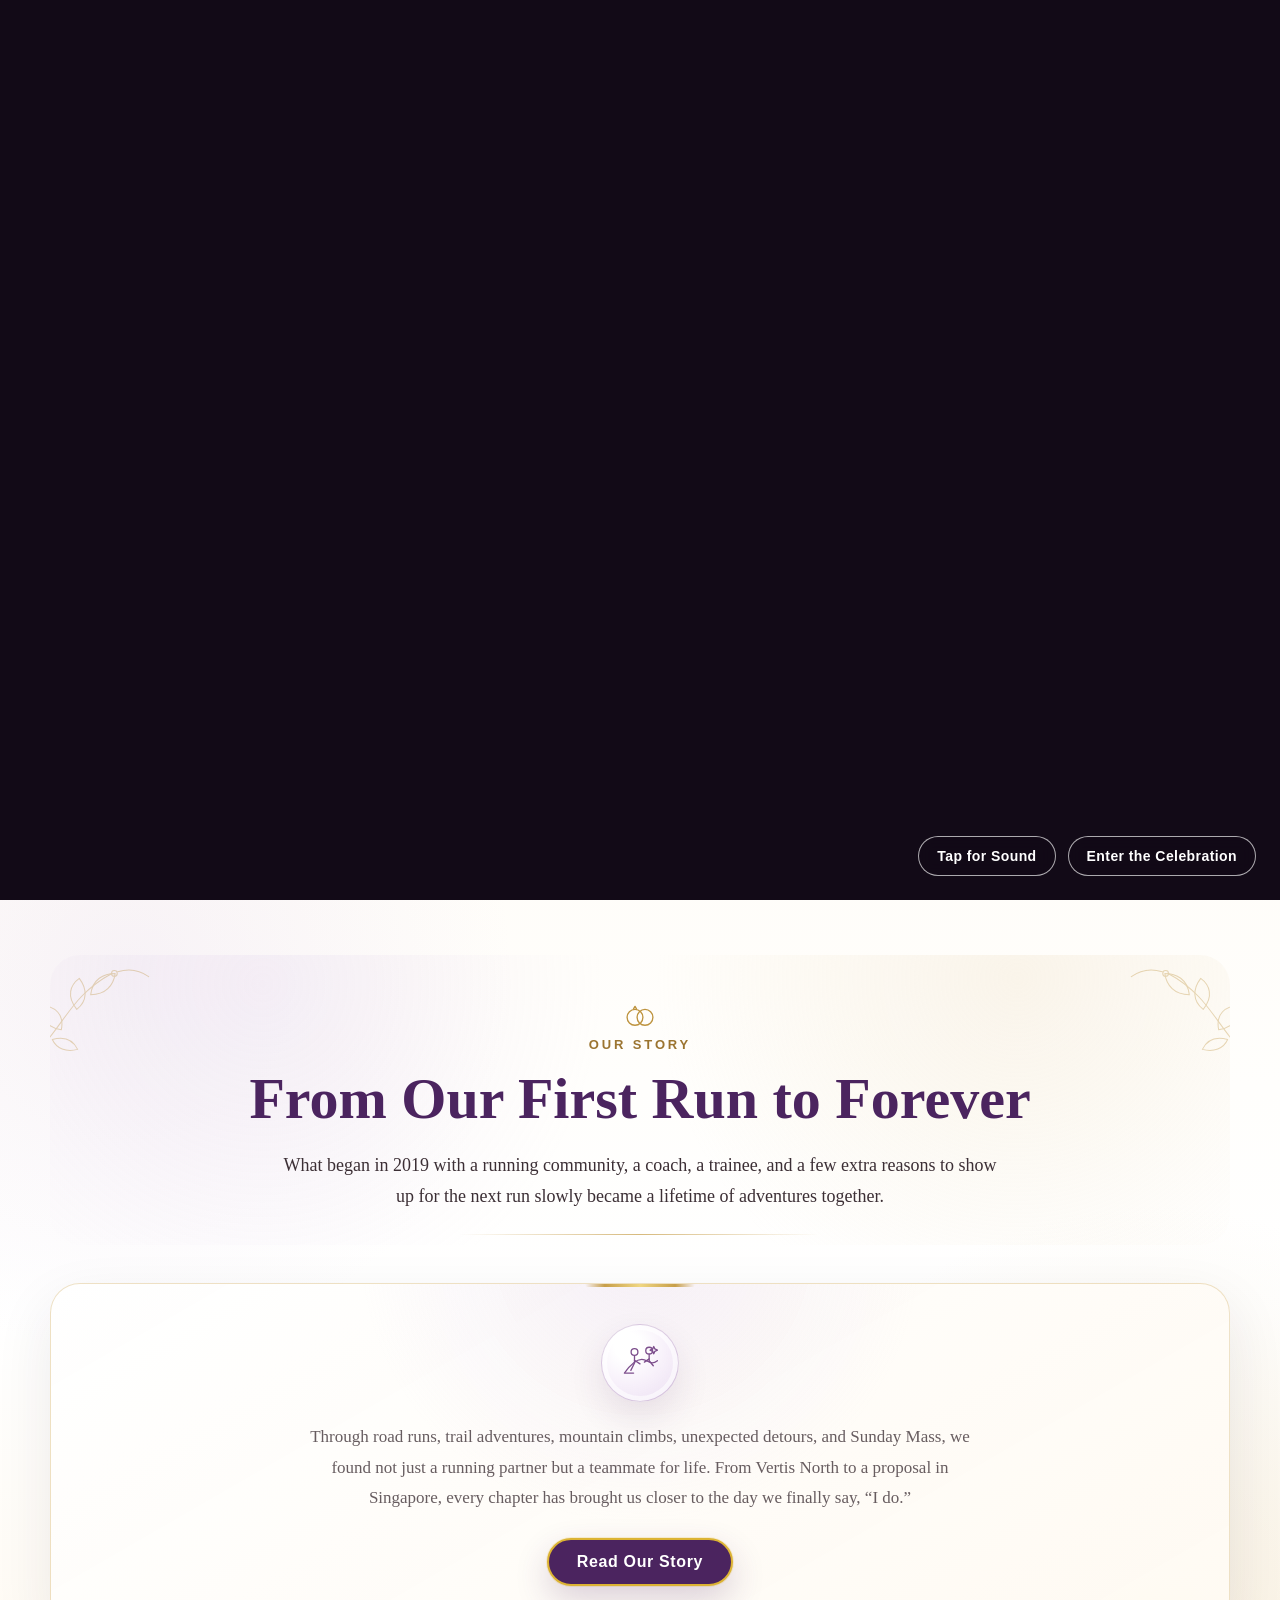
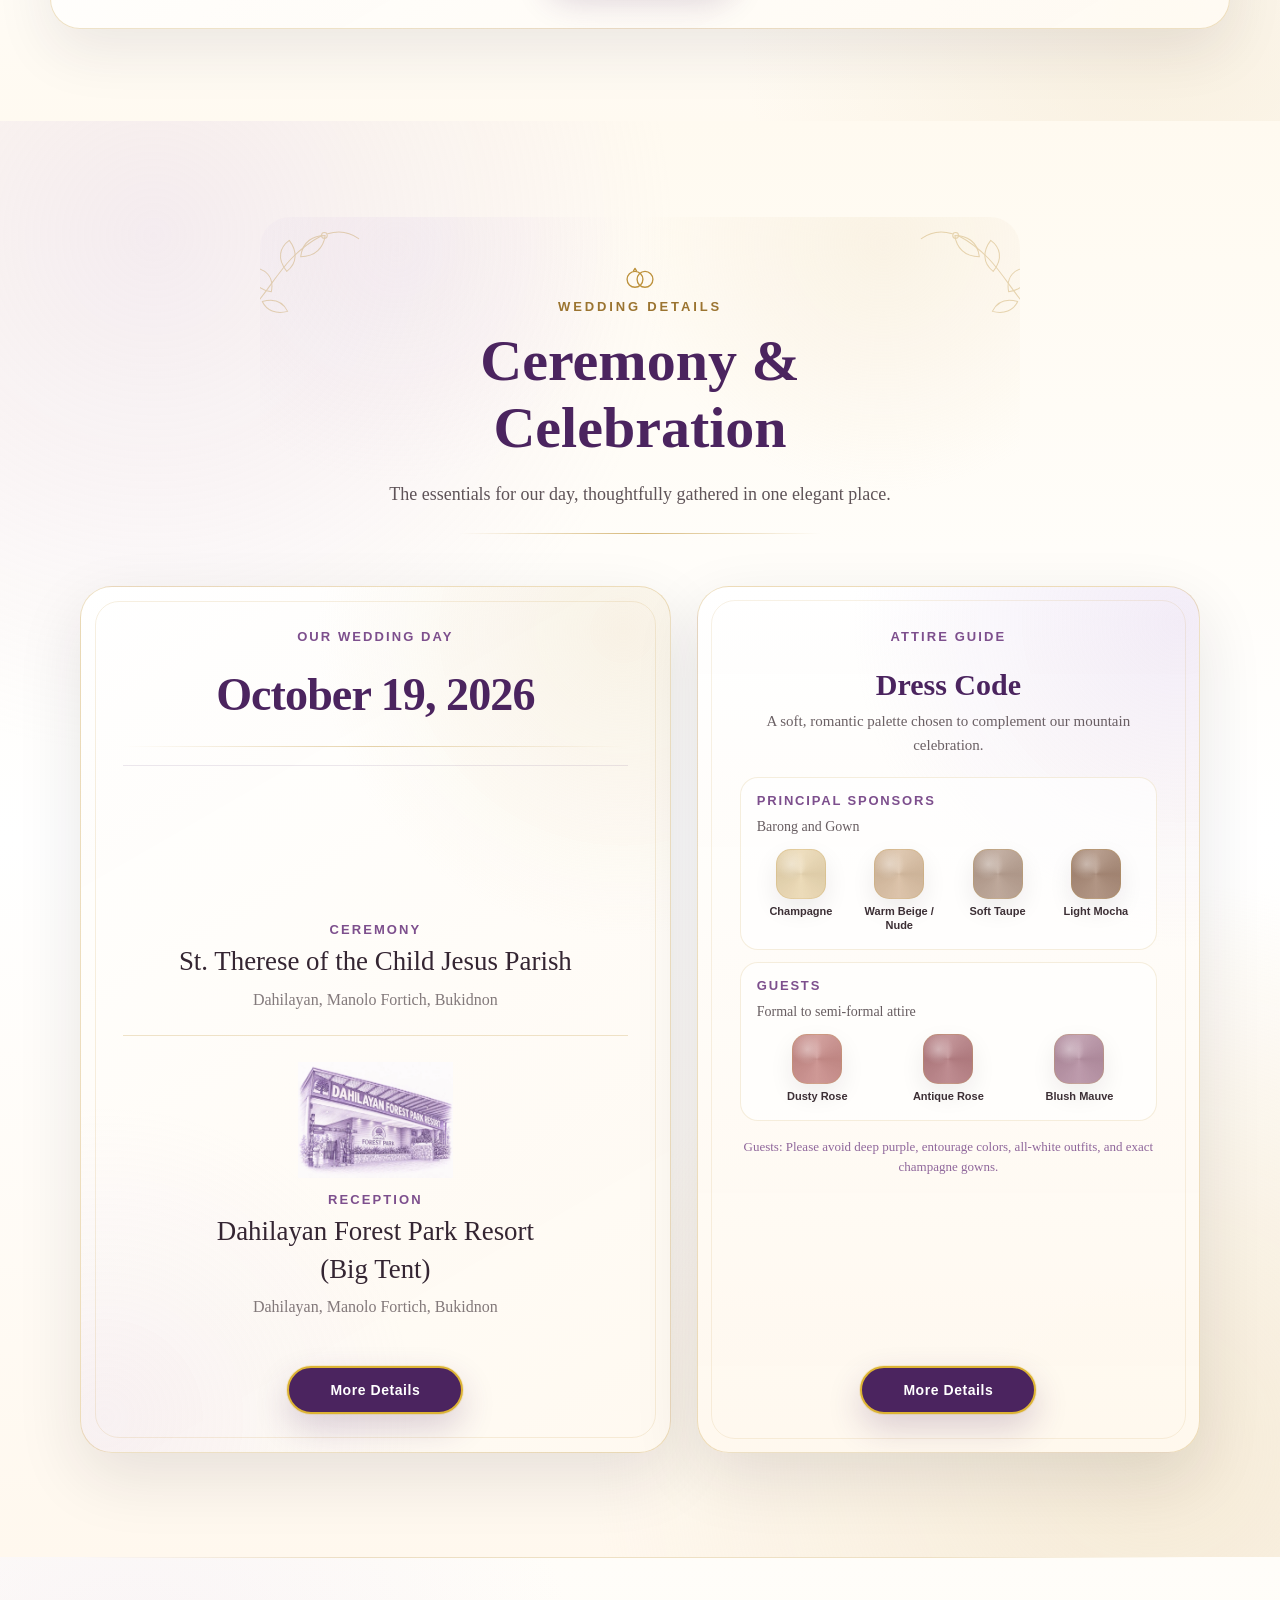
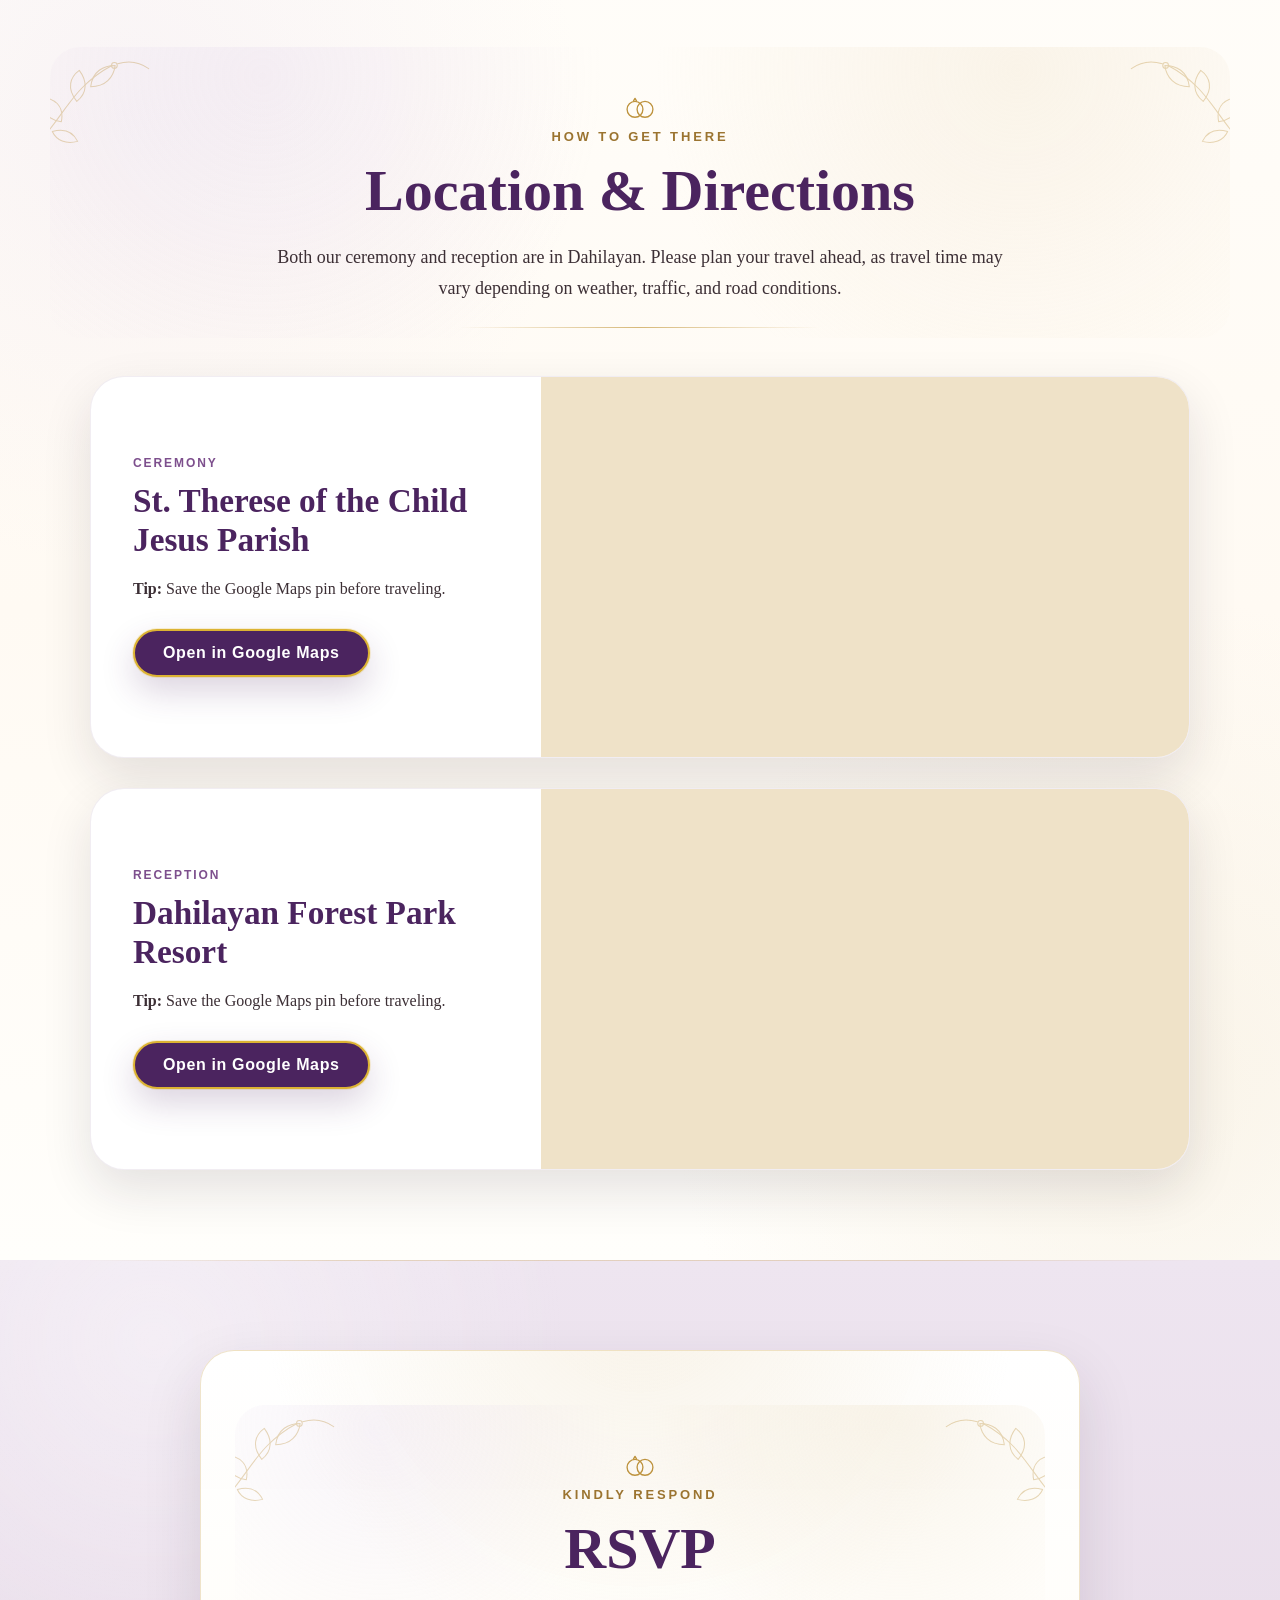
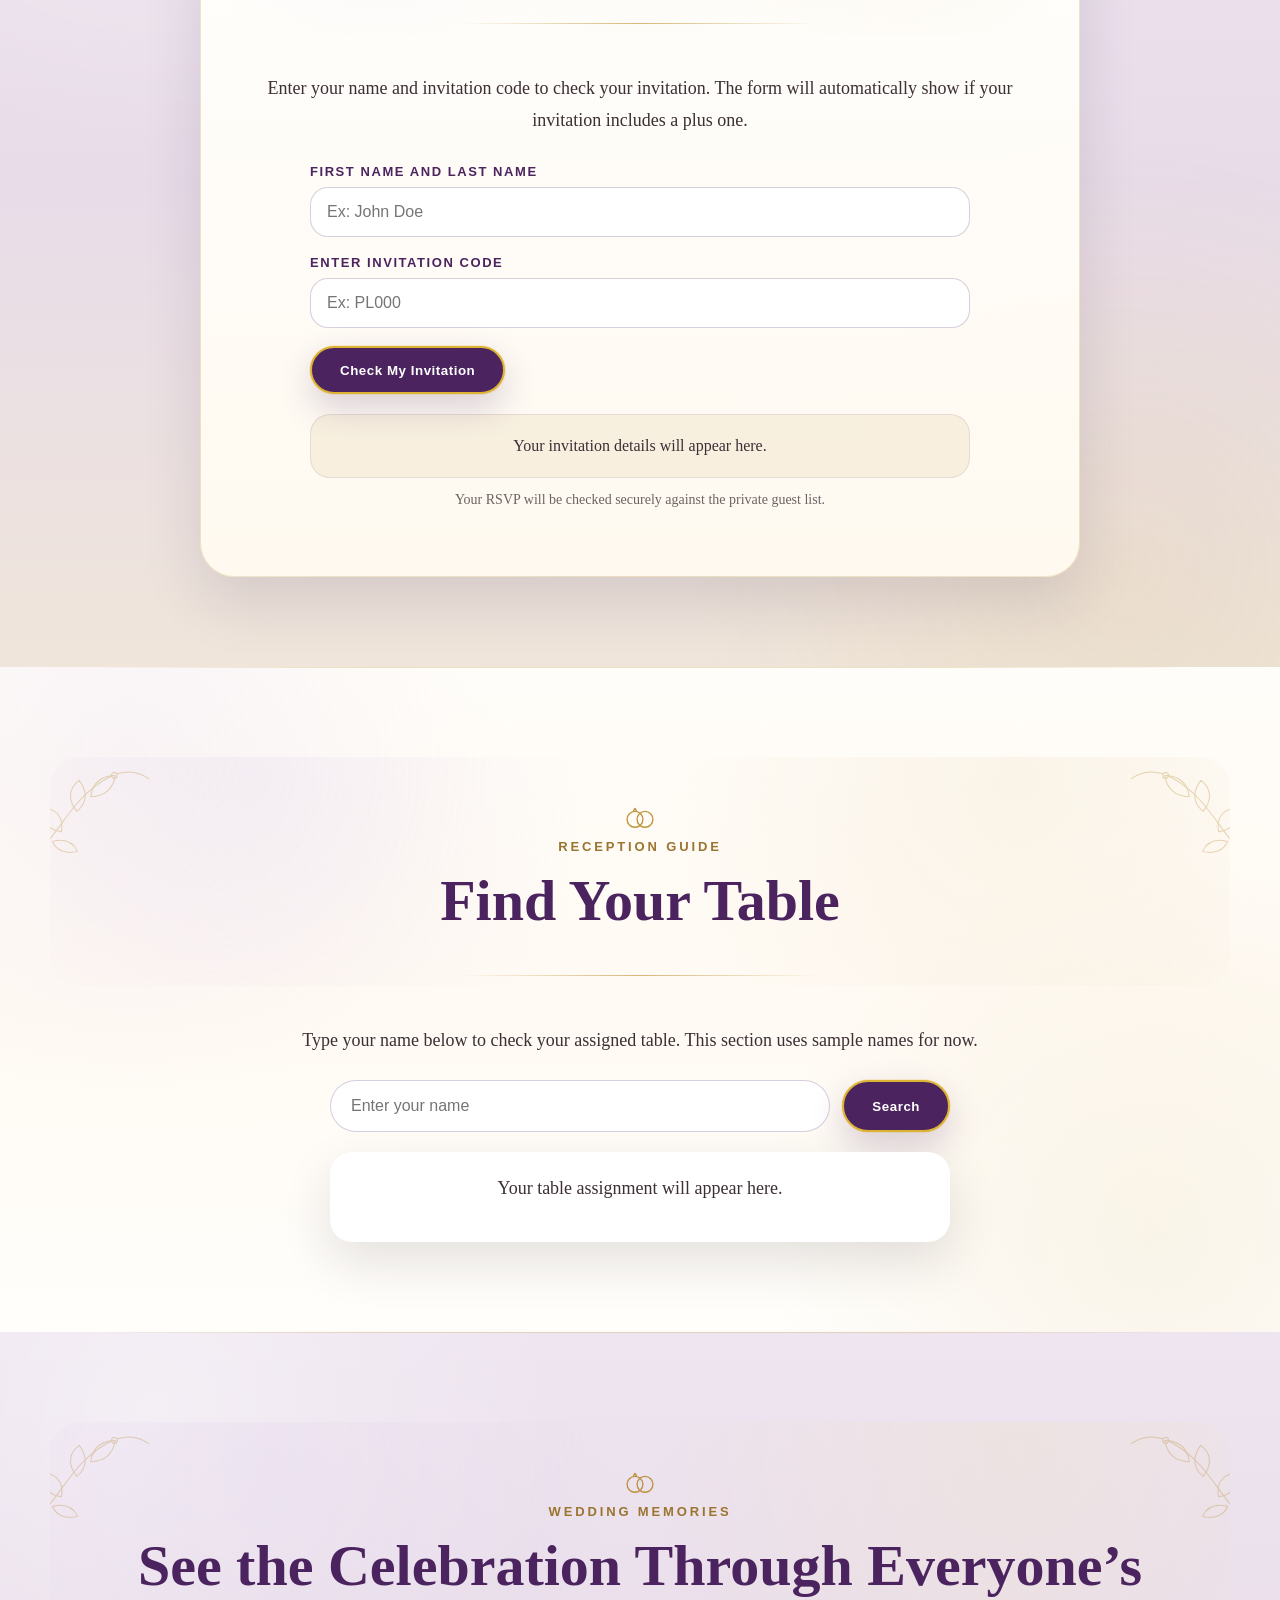
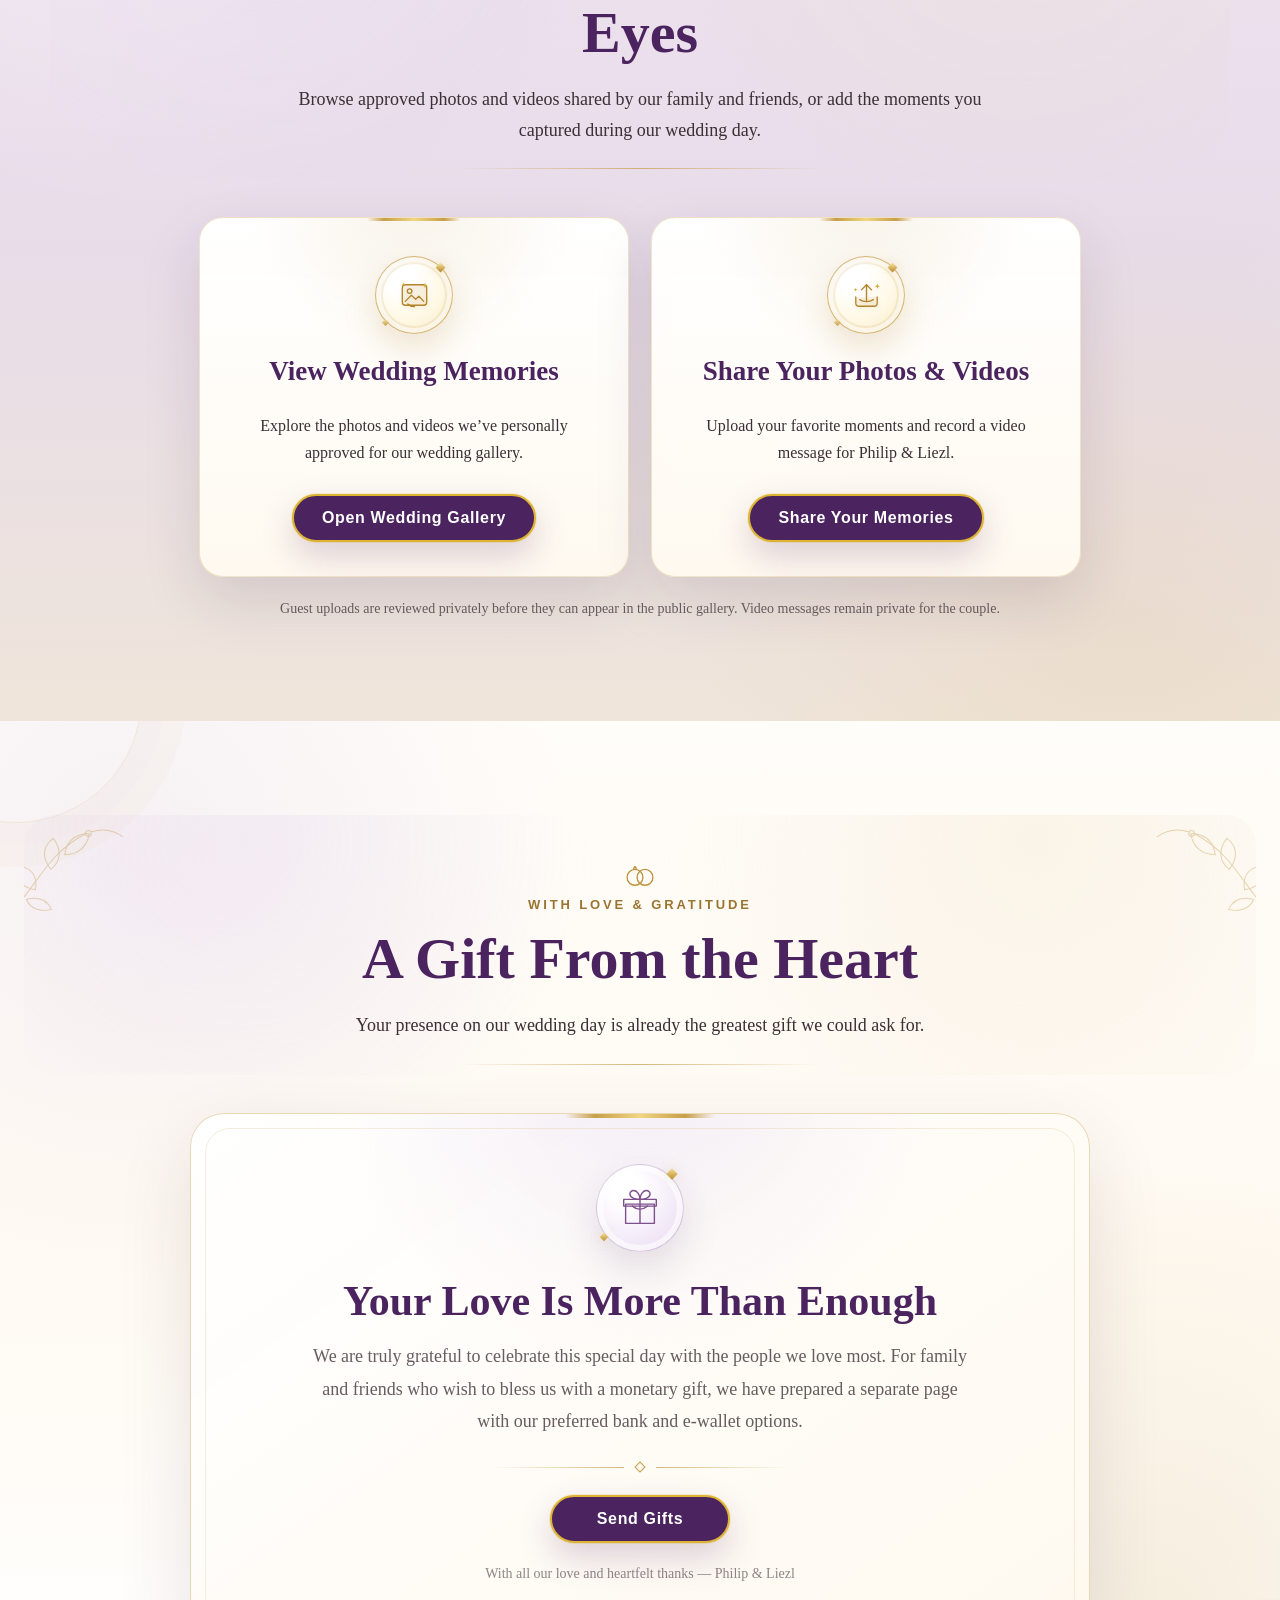
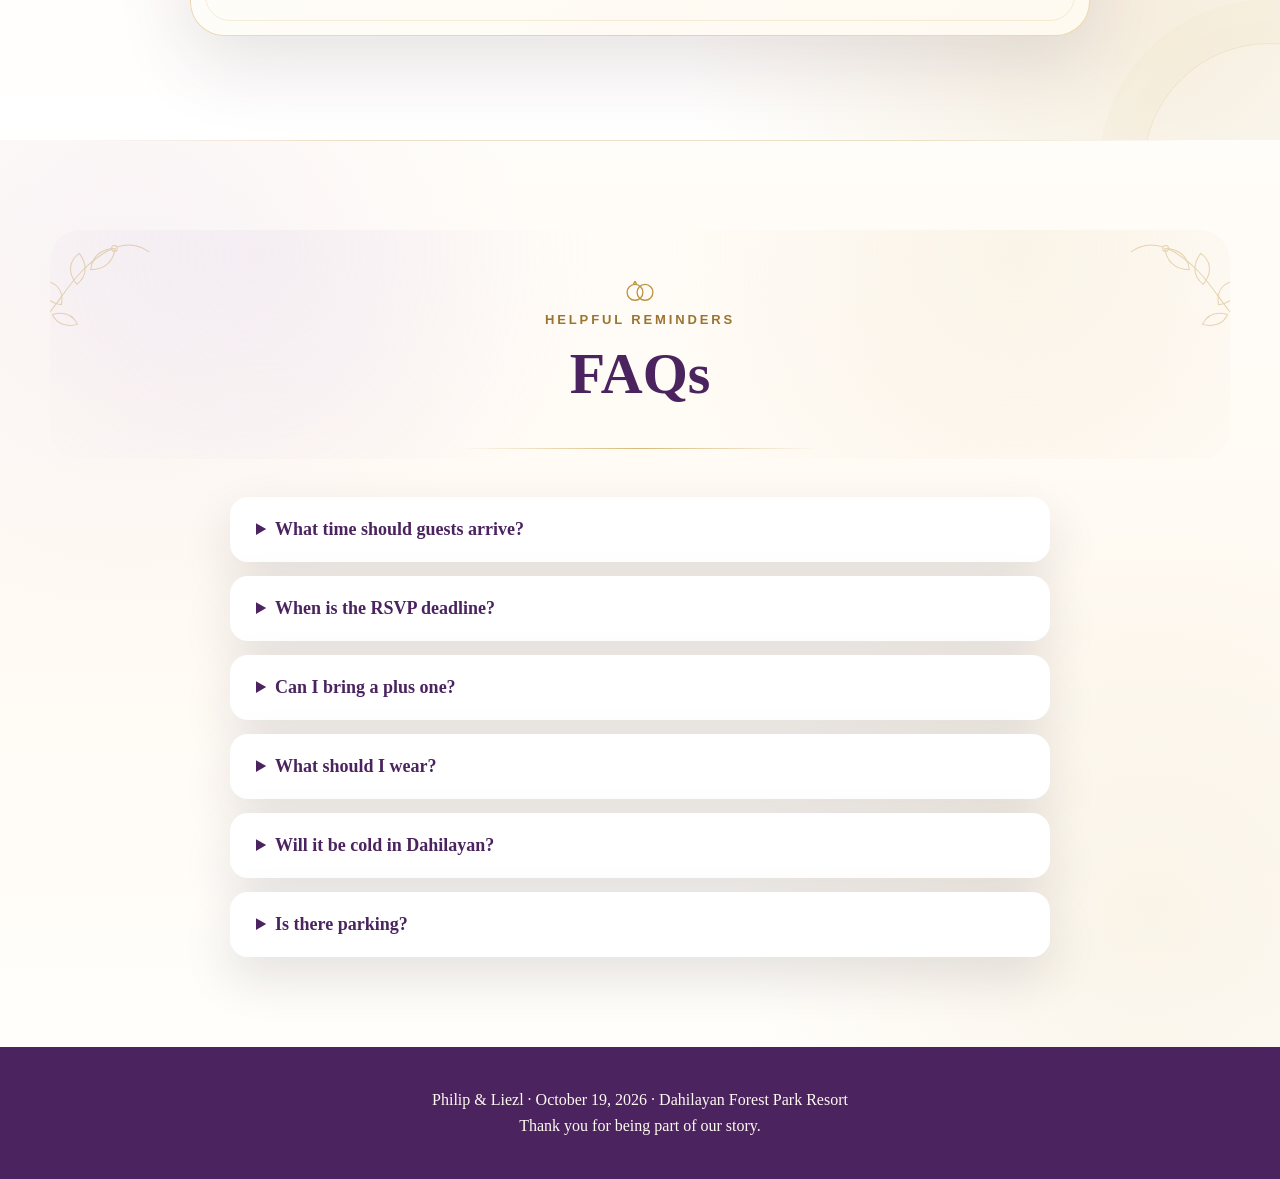
==== commit 7cf40847: "Move full Our Story to dedicated page and shorten homepage" ====
--- a/index.html
+++ b/index.html
@@ -1261,86 +1261,48 @@
     }
 
 
-    /* Our Story — romantic editorial layout */
-    #story.story-section {
+    /* Compact Our Story preview for a shorter homepage */
+    #story.story-summary-section {
       position: relative;
       max-width: none !important;
       overflow: hidden;
-      padding-top: 96px !important;
-      padding-bottom: 112px !important;
+      padding-top: 88px !important;
+      padding-bottom: 92px !important;
       background:
-        radial-gradient(circle at 9% 9%, rgba(217,198,232,.22), transparent 30%),
-        radial-gradient(circle at 91% 91%, rgba(239,226,200,.50), transparent 31%),
-        linear-gradient(180deg, #fffdf9 0%, #ffffff 48%, #fffaf1 100%) !important;
-    }
-
-    #story.story-section::before,
-    #story.story-section::after {
-      content: "";
-      position: absolute;
-      width: 280px;
-      height: 280px;
-      border-radius: 50%;
-      border: 1px solid rgba(199,158,73,.12);
-      pointer-events: none;
-    }
-
-    #story.story-section::before {
-      left: -175px;
-      top: 230px;
-      box-shadow: 0 0 0 24px rgba(217,198,232,.045), 0 0 0 48px rgba(199,158,73,.025);
-    }
-
-    #story.story-section::after {
-      right: -175px;
-      bottom: 240px;
-      box-shadow: 0 0 0 24px rgba(239,226,200,.07), 0 0 0 48px rgba(199,158,73,.025);
-    }
-
-    .story-chapters {
-      position: relative;
-      z-index: 1;
-      width: min(100%, 1160px);
+        radial-gradient(circle at 10% 12%, rgba(217,198,232,.20), transparent 28%),
+        radial-gradient(circle at 90% 88%, rgba(239,226,200,.44), transparent 30%),
+        linear-gradient(180deg, #fffdf9 0%, #ffffff 52%, #fffaf1 100%) !important;
+    }
+
+    .story-summary-card {
+      position: relative;
+      z-index: 1;
+      width: min(100%, 820px);
       margin: 0 auto;
-      display: grid;
-      grid-template-columns: repeat(3, minmax(0, 1fr));
-      gap: 24px;
-      align-items: stretch;
-    }
-
-    .story-chapter {
-      position: relative;
+      padding: 40px 46px 42px;
       overflow: hidden;
-      padding: 38px 34px 36px;
       border-radius: 30px;
+      text-align: center;
       background:
-        radial-gradient(circle at 50% -8%, rgba(239,226,200,.36), transparent 36%),
-        linear-gradient(155deg, rgba(255,255,255,.99), rgba(255,250,242,.97));
+        radial-gradient(circle at 50% -12%, rgba(217,198,232,.26), transparent 40%),
+        linear-gradient(150deg, rgba(255,255,255,.99), rgba(255,250,242,.97));
       border: 1px solid rgba(199,158,73,.30);
-      box-shadow: 0 24px 60px rgba(47,29,50,.09);
-      text-align: center;
-    }
-
-    .story-chapter::before {
+      box-shadow: 0 22px 58px rgba(47,29,50,.09);
+    }
+
+    .story-summary-card::before {
       content: "";
       position: absolute;
       top: 0;
       left: 50%;
-      width: 94px;
+      width: 110px;
       height: 3px;
       transform: translateX(-50%);
       border-radius: 0 0 999px 999px;
       background: linear-gradient(90deg, transparent, #c79e49 18%, #f0d783 50%, #c79e49 82%, transparent);
     }
 
-    .story-chapter-featured {
-      background:
-        radial-gradient(circle at 50% -10%, rgba(217,198,232,.34), transparent 38%),
-        linear-gradient(155deg, rgba(255,255,255,.99), rgba(250,244,253,.97));
-      border-color: rgba(125,79,141,.22);
-    }
-
-    .story-chapter-icon {
+    .story-summary-icon {
       position: relative;
       width: 78px;
       height: 78px;
@@ -1350,26 +1312,12 @@
       border-radius: 50%;
       color: #7d4f8d;
       background:
-        radial-gradient(circle at 35% 27%, rgba(255,255,255,.98) 0 18%, rgba(247,240,250,.98) 52%, rgba(231,217,239,.91) 100%);
+        radial-gradient(circle at 34% 28%, rgba(255,255,255,.98) 0 18%, rgba(247,240,250,.98) 52%, rgba(231,217,239,.91) 100%);
       border: 1px solid rgba(125,79,141,.22);
-      box-shadow:
-        0 15px 34px rgba(75,36,95,.12),
-        inset 0 0 0 5px rgba(255,255,255,.58);
-    }
-
-    .story-chapter-icon::after {
-      content: "";
-      position: absolute;
-      top: 4px;
-      right: 8px;
-      width: 7px;
-      height: 7px;
-      transform: rotate(45deg);
-      background: linear-gradient(135deg, #f4df92, #b98525);
-      box-shadow: 0 0 10px rgba(199,158,73,.24);
-    }
-
-    .story-chapter-icon svg {
+      box-shadow: 0 15px 34px rgba(75,36,95,.11), inset 0 0 0 5px rgba(255,255,255,.58);
+    }
+
+    .story-summary-icon svg {
       width: 44px;
       height: 44px;
       display: block;
@@ -1380,243 +1328,31 @@
       stroke-linejoin: round;
     }
 
-    .story-chapter-kicker {
-      margin: 0 0 7px !important;
-      color: #9b7430 !important;
-      font-family: Arial, sans-serif;
-      font-size: 11px !important;
-      font-weight: 700;
-      letter-spacing: .16em;
-      line-height: 1.4 !important;
-      text-transform: uppercase;
-    }
-
-    .story-chapter h3 {
-      margin: 0 0 16px;
-      color: var(--deep-purple);
-      font-size: 28px;
-      line-height: 1.2;
-    }
-
-    .story-chapter p:not(.story-chapter-kicker) {
-      margin: 0 auto 13px;
+    .story-summary-card p {
+      max-width: 670px;
+      margin: 0 auto 24px;
       color: rgba(60,47,53,.78);
-      font-size: 16px;
-      line-height: 1.75;
-      text-align: left;
-    }
-
-    .story-chapter p:last-child {
-      margin-bottom: 0;
-    }
-
-    .story-quote {
-      position: relative;
-      z-index: 1;
-      width: min(100%, 900px);
-      margin: 42px auto 58px;
-      padding: 25px 70px 27px;
-      border: 0;
-      border-radius: 999px;
-      text-align: center;
-      color: var(--deep-purple);
-      background:
-        linear-gradient(90deg, rgba(255,255,255,.35), rgba(239,226,200,.52) 18%, rgba(239,226,200,.52) 82%, rgba(255,255,255,.35));
-      box-shadow: inset 0 1px 0 rgba(255,255,255,.78);
-    }
-
-    .story-quote::before,
-    .story-quote::after {
-      content: "✦";
-      position: absolute;
-      top: 50%;
-      transform: translateY(-50%);
-      color: #c79e49;
-      font-size: 13px;
-    }
-
-    .story-quote::before { left: 36px; }
-    .story-quote::after { right: 36px; }
-
-    .story-quote span {
-      font-family: Georgia, "Times New Roman", serif;
-      font-size: clamp(20px, 2.3vw, 28px);
-      font-style: italic;
-      line-height: 1.5;
-    }
-
-    .story-journey-heading {
-      position: relative;
-      z-index: 1;
-      width: min(100%, 780px);
-      margin: 0 auto 34px;
-      text-align: center;
-    }
-
-    .story-journey-heading .eyebrow {
-      margin-bottom: 8px;
-      color: #9b7430;
-    }
-
-    .story-journey-heading h3 {
-      margin: 0 0 10px;
-      color: var(--deep-purple);
-      font-size: clamp(29px, 4vw, 40px);
-      line-height: 1.2;
-    }
-
-    .story-journey-heading > p:last-child {
-      margin: 0 auto;
-      color: rgba(60,47,53,.72);
-      font-size: 16px;
-      line-height: 1.7;
-    }
-
-    .story-journey-grid {
-      position: relative;
-      z-index: 1;
-      width: min(100%, 1040px);
-      margin: 0 auto;
-      display: grid;
-      grid-template-columns: repeat(2, minmax(0, 1fr));
-      gap: 20px 64px;
-    }
-
-    .story-journey-grid::before {
-      content: "";
-      position: absolute;
-      top: 20px;
-      bottom: 20px;
-      left: 50%;
-      width: 1px;
-      transform: translateX(-50%);
-      background: linear-gradient(180deg, transparent, rgba(199,158,73,.56) 6%, rgba(199,158,73,.56) 94%, transparent);
-    }
-
-    .story-milestone {
-      position: relative;
-      min-height: 142px;
-      padding: 24px 28px 22px;
-      border-radius: 22px;
-      background: rgba(255,255,255,.88);
-      border: 1px solid rgba(199,158,73,.22);
-      box-shadow: 0 14px 34px rgba(48,31,50,.065);
-    }
-
-    .story-milestone::after {
-      content: "";
-      position: absolute;
-      top: 30px;
-      width: 10px;
-      height: 10px;
-      border-radius: 2px;
-      transform: rotate(45deg);
-      background: #c79e49;
-      border: 2px solid #fffaf1;
-      box-shadow: 0 0 0 1px rgba(199,158,73,.52);
-    }
-
-    .story-milestone:nth-child(odd)::after {
-      right: -38px;
-    }
-
-    .story-milestone:nth-child(even)::after {
-      left: -38px;
-    }
-
-    .story-year {
-      display: inline-block;
-      margin-bottom: 7px;
-      color: #9b7430;
-      font-family: Arial, sans-serif;
-      font-size: 11px;
-      font-weight: 700;
-      letter-spacing: .14em;
-      text-transform: uppercase;
-    }
-
-    .story-milestone h4 {
-      margin: 0 0 7px;
-      color: var(--deep-purple);
-      font-size: 20px;
-      line-height: 1.25;
-    }
-
-    .story-milestone p {
-      margin: 0;
-      color: rgba(60,47,53,.72);
-      font-size: 14px;
-      line-height: 1.65;
-    }
-
-    .story-milestone-final {
-      background:
-        radial-gradient(circle at 86% 5%, rgba(217,198,232,.28), transparent 42%),
-        linear-gradient(145deg, rgba(255,255,255,.98), rgba(255,249,239,.98));
-      border-color: rgba(125,79,141,.22);
-    }
-
-    .story-milestone-final h4 {
-      font-size: 23px;
-    }
-
-    @media (max-width: 980px) {
-      .story-chapters {
-        grid-template-columns: 1fr;
-        max-width: 760px;
-      }
-
-      .story-chapter {
-        padding-left: 38px;
-        padding-right: 38px;
-      }
+      font-size: 17px;
+      line-height: 1.8;
+    }
+
+    .story-summary-card .btn {
+      min-width: 180px;
     }
 
     @media (max-width: 760px) {
-      #story.story-section {
-        padding-top: 72px !important;
-        padding-bottom: 84px !important;
-      }
-
-      .story-chapter {
-        padding: 32px 24px 30px;
+      #story.story-summary-section {
+        padding-top: 68px !important;
+        padding-bottom: 72px !important;
+      }
+
+      .story-summary-card {
+        padding: 34px 24px 36px;
         border-radius: 26px;
       }
 
-      .story-chapter p:not(.story-chapter-kicker) {
-        font-size: 15.5px;
-      }
-
-      .story-quote {
-        margin: 34px auto 48px;
-        padding: 22px 42px 24px;
-        border-radius: 24px;
-      }
-
-      .story-quote::before { left: 18px; }
-      .story-quote::after { right: 18px; }
-
-      .story-journey-grid {
-        grid-template-columns: 1fr;
-        gap: 15px;
-        padding-left: 26px;
-      }
-
-      .story-journey-grid::before {
-        left: 8px;
-        transform: none;
-      }
-
-      .story-milestone {
-        min-height: 0;
-        padding: 22px 23px 21px;
-      }
-
-      .story-milestone:nth-child(odd)::after,
-      .story-milestone:nth-child(even)::after {
-        left: -23px;
-        right: auto;
-        top: 27px;
+      .story-summary-card p {
+        font-size: 16px;
       }
     }
 
@@ -1912,139 +1648,29 @@
       </div>
     </section>
 
-    <section id="story" class="section intro-section story-section">
+    <section id="story" class="section intro-section story-summary-section">
       <div class="section-heading">
         <p class="eyebrow">Our Story</p>
         <h2>From Our First Run to Forever</h2>
-        <p class="section-subtitle">A story shaped by miles, unexpected detours, faith, and choosing each other through every climb.</p>
+        <p class="section-subtitle">What began in 2019 with a running community, a coach, a trainee, and a few extra reasons to show up for the next run slowly became a lifetime of adventures together.</p>
       </div>
 
-      <div class="story-chapters">
-        <article class="story-chapter">
-          <div class="story-chapter-icon" aria-hidden="true">
-            <svg viewBox="0 0 48 48">
-              <path d="M10 35c5-8 10-12 15-12 4.8 0 6.8 4 11 4 2.6 0 4.8-1.1 7-3.3"></path>
-              <path d="M10 35h9"></path>
-              <circle cx="15" cy="14" r="4"></circle>
-              <circle cx="33" cy="12" r="4"></circle>
-              <path d="M15 18v9l-4 8"></path>
-              <path d="M15 23l7 4"></path>
-              <path d="M33 16v8l5 6"></path>
-              <path d="M33 21l-6 4"></path>
-            </svg>
-          </div>
-          <p class="story-chapter-kicker">September 2019</p>
-          <h3>How We Met</h3>
-          <p>We met through a running community in Vertis North, Quezon City. Philip was one of the coaches, and Liezl was one of the trainees. Somewhere between exhausting running drills and pre-race nerves, every run started to feel like another excuse to see each other.</p>
-          <p>Road runs soon became trail runs, hiking trips, food trips, and countless adventures together. Along the way, we realized we had found the perfect teammate for life—someone ready for both the easy roads and the steep climbs.</p>
-        </article>
-
-        <article class="story-chapter story-chapter-featured">
-          <div class="story-chapter-icon" aria-hidden="true">
-            <svg viewBox="0 0 48 48">
-              <circle cx="19" cy="25" r="10"></circle>
-              <circle cx="29" cy="25" r="10"></circle>
-              <path d="M17 13l2-5 2 5"></path>
-              <path d="M27 13l2-5 2 5"></path>
-              <path d="M8 38h32"></path>
-              <path d="M35 8l1.2 2.8L39 12l-2.8 1.2L35 16l-1.2-2.8L31 12l2.8-1.2L35 8Z"></path>
-            </svg>
-          </div>
-          <p class="story-chapter-kicker">September 2023</p>
-          <h3>The Proposal</h3>
-          <p>Fast-forward to our trip to Singapore. Philip planned to propose beneath the glowing Supertrees at Gardens by the Bay, but before he could ask, the park closed and the lights went completely dark.</p>
-          <p>He quickly changed course and brought Liezl to the Merlion instead. With the skyline glowing and the city lights reflecting on the water, Philip asked the question—and Liezl said yes. It was not the original plan, but it became completely ours.</p>
-        </article>
-
-        <article class="story-chapter">
-          <div class="story-chapter-icon" aria-hidden="true">
-            <svg viewBox="0 0 48 48">
-              <path d="M24 7v10"></path>
-              <path d="M19 12h10"></path>
-              <path d="M13 39V22l11-7 11 7v17"></path>
-              <path d="M10 39h28"></path>
-              <path d="M20 39v-9h8v9"></path>
-              <path d="M15 26h4"></path>
-              <path d="M29 26h4"></path>
-            </svg>
-          </div>
-          <p class="story-chapter-kicker">Through Every Season</p>
-          <h3>Faith &amp; Us</h3>
-          <p>Running is what got us moving, but our faith is what keeps us together. Sunday Mass has been our anchor from the very beginning, no matter how busy life gets.</p>
-          <p>Running taught us how to keep moving through long roads and difficult climbs. Our faith teaches us how to keep pace with each other, side by side. Now we are ready for the next journey—one we hope to walk together for the rest of our lives.</p>
-        </article>
-      </div>
-
-      <blockquote class="story-quote">
-        <span>“Running brought us together. Faith keeps us together.”</span>
-      </blockquote>
-
-      <div class="story-journey-heading">
-        <p class="eyebrow">Miles We’ve Shared</p>
-        <h3>Little Moments, Big Memories</h3>
-        <p>From first dates and trail runs to mountain climbs, pets, and a proposal with a change of plans—these are some of the moments that made our story ours.</p>
-      </div>
-
-      <div class="story-journey-grid">
-        <article class="story-milestone">
-          <span class="story-year">2019</span>
-          <h4>Our First Date</h4>
-          <p>Fisher Mall—and Liezl’s signature hairstyle making an unforgettable appearance.</p>
-        </article>
-
-        <article class="story-milestone">
-          <span class="story-year">2019</span>
-          <h4>Our First Photo Together</h4>
-          <p>Amoranto, Quezon City. Back when we were still very hardworking runners.</p>
-        </article>
-
-        <article class="story-milestone">
-          <span class="story-year">2019</span>
-          <h4>First Out-of-Town Adventure</h4>
-          <p>Batangas gave us one very memorable—and slightly traumatic—trail run. Somehow, we still signed up for more.</p>
-        </article>
-
-        <article class="story-milestone">
-          <span class="story-year">2023</span>
-          <h4>Eunuch Joined the Team</h4>
-          <p>Our little family grew, and life immediately became a little more playful.</p>
-        </article>
-
-        <article class="story-milestone">
-          <span class="story-year">2023</span>
-          <h4>Our First 30K Trail Run</h4>
-          <p>Datu Salumay brought scorching heat, tired legs, and—thankfully—lechon waiting at the finish line.</p>
-        </article>
-
-        <article class="story-milestone">
-          <span class="story-year">2023</span>
-          <h4>She Said Yes</h4>
-          <p>Singapore. A proposal that did not go exactly as planned, which somehow made it even more unforgettable.</p>
-        </article>
-
-        <article class="story-milestone">
-          <span class="story-year">2024</span>
-          <h4>Our First Major Climb</h4>
-          <p>Mt. Kitanglad—our first major summit together, with a view that made every step completely worth it.</p>
-        </article>
-
-        <article class="story-milestone">
-          <span class="story-year">2025</span>
-          <h4>A Hike With a Lesson</h4>
-          <p>Mt. Kilakiron gave us our first hiking injury and one lasting reminder: never take on a serious climb without training.</p>
-        </article>
-
-        <article class="story-milestone">
-          <span class="story-year">2026</span>
-          <h4>Double Trouble</h4>
-          <p>Manchi joined Eunuch, officially doubling the chaos—and the love—in our little family.</p>
-        </article>
-
-        <article class="story-milestone story-milestone-final">
-          <span class="story-year">10 · 19 · 2026</span>
-          <h4>Our Forever</h4>
-          <p>The next chapter begins in Dahilayan, surrounded by the people who have shared the journey with us.</p>
-        </article>
+      <div class="story-summary-card">
+        <div class="story-summary-icon" aria-hidden="true">
+          <svg viewBox="0 0 48 48">
+            <path d="M7 35c7-10 13-15 19-15 4.8 0 7.2 3.8 11.2 3.8 1.8 0 3.7-.7 5.8-2.3"></path>
+            <path d="M8 35h9"></path>
+            <circle cx="18" cy="12" r="3.7"></circle>
+            <circle cx="34" cy="10.5" r="3.7"></circle>
+            <path d="M18 16v8l-4 8"></path>
+            <path d="M18 21l6 4"></path>
+            <path d="M34 14.5v7l4.5 5.5"></path>
+            <path d="M34 19.5l-5.2 3.5"></path>
+            <path d="M39 6l1.2 2.7L43 10l-2.8 1.2L39 14l-1.2-2.8L35 10l2.8-1.3L39 6Z"></path>
+          </svg>
+        </div>
+        <p>Through road runs, trail adventures, mountain climbs, unexpected detours, and Sunday Mass, we found not just a running partner but a teammate for life. From Vertis North to a proposal in Singapore, every chapter has brought us closer to the day we finally say, “I do.”</p>
+        <a href="our-story.html" class="btn primary">Read Our Story</a>
       </div>
     </section>
 
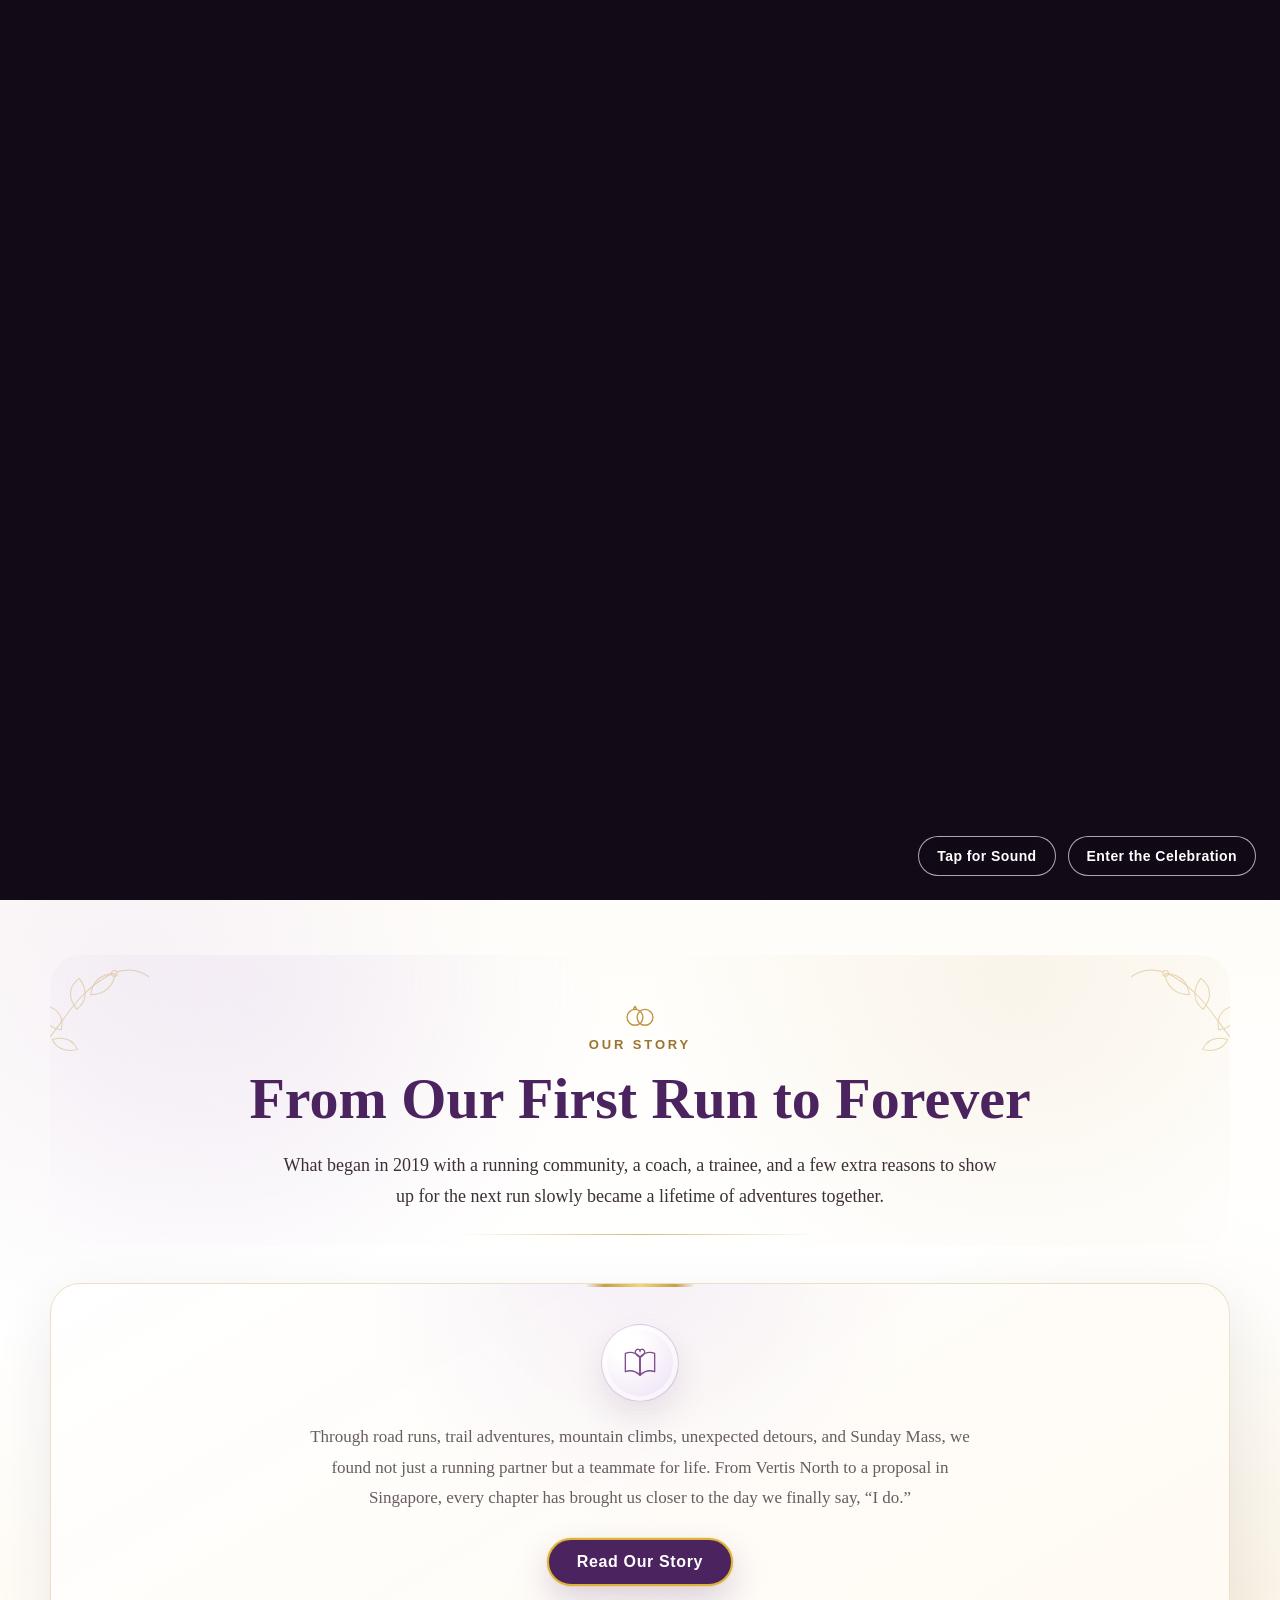
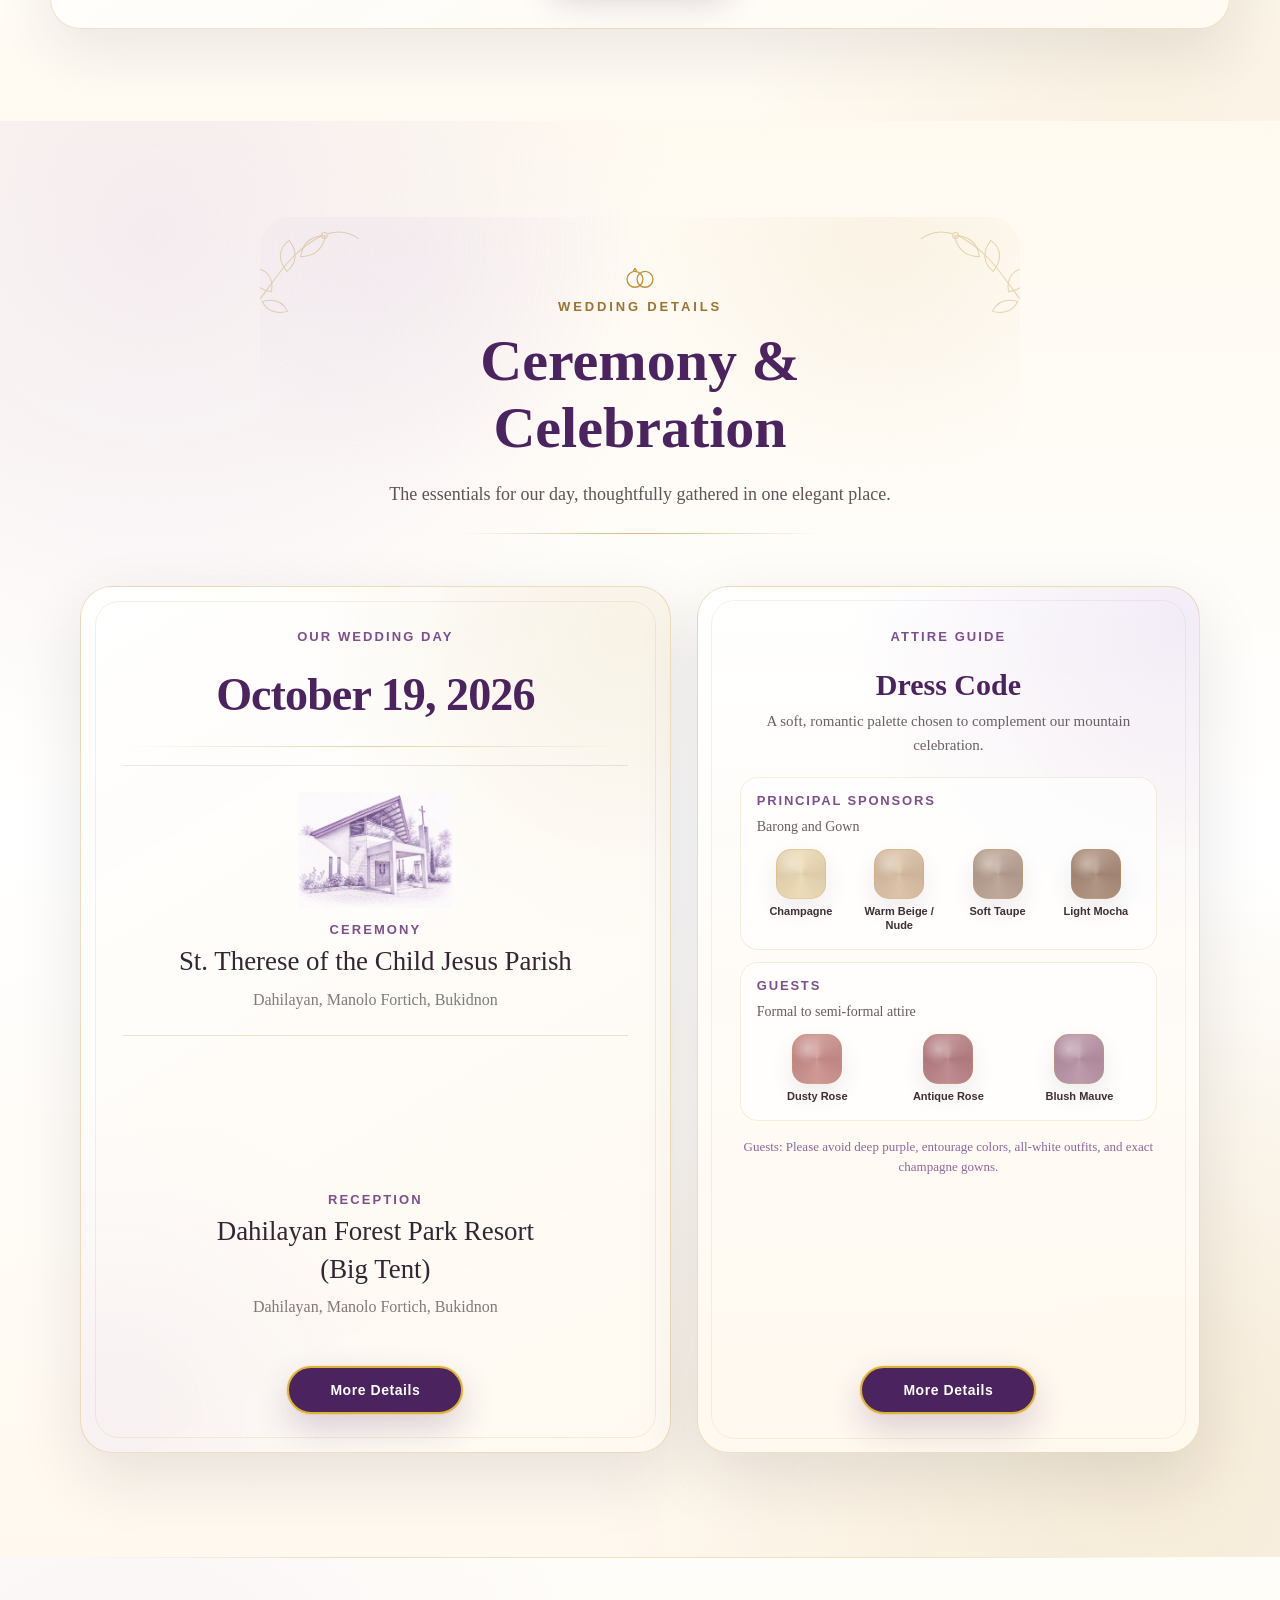
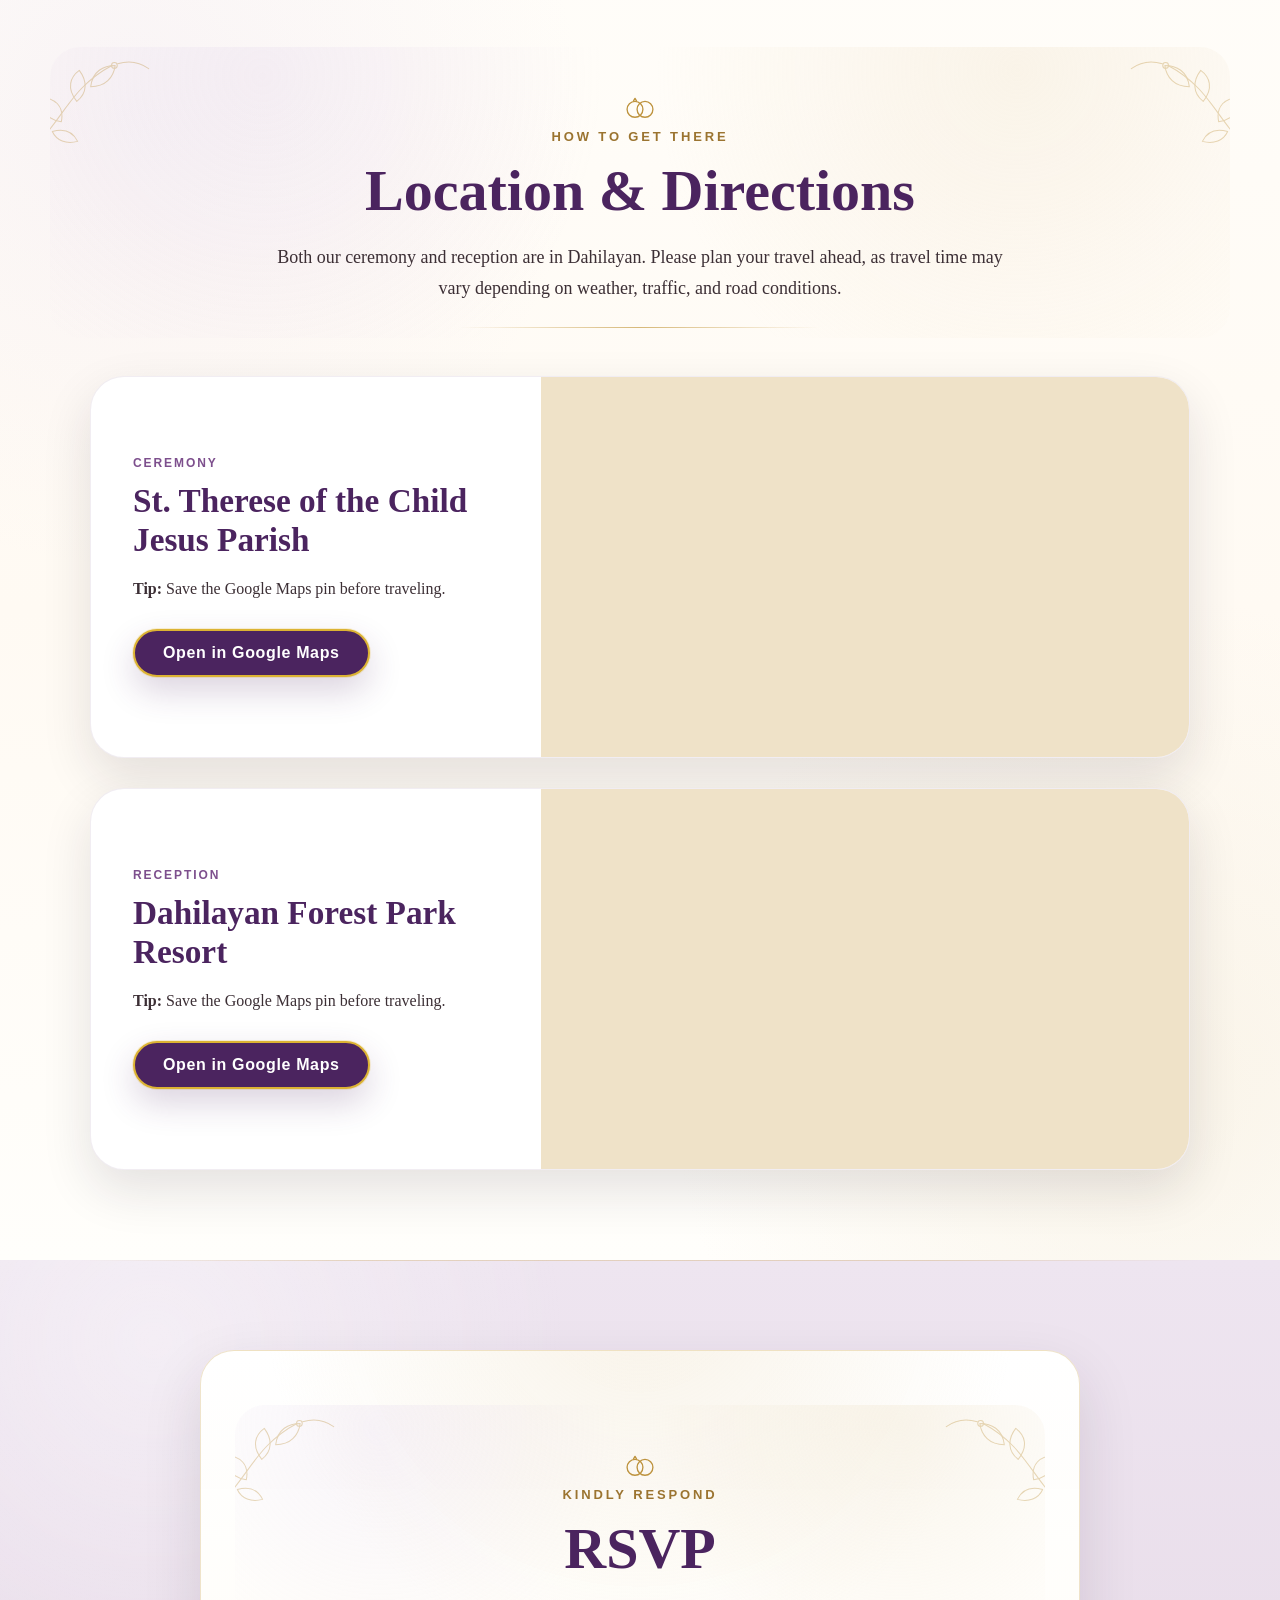
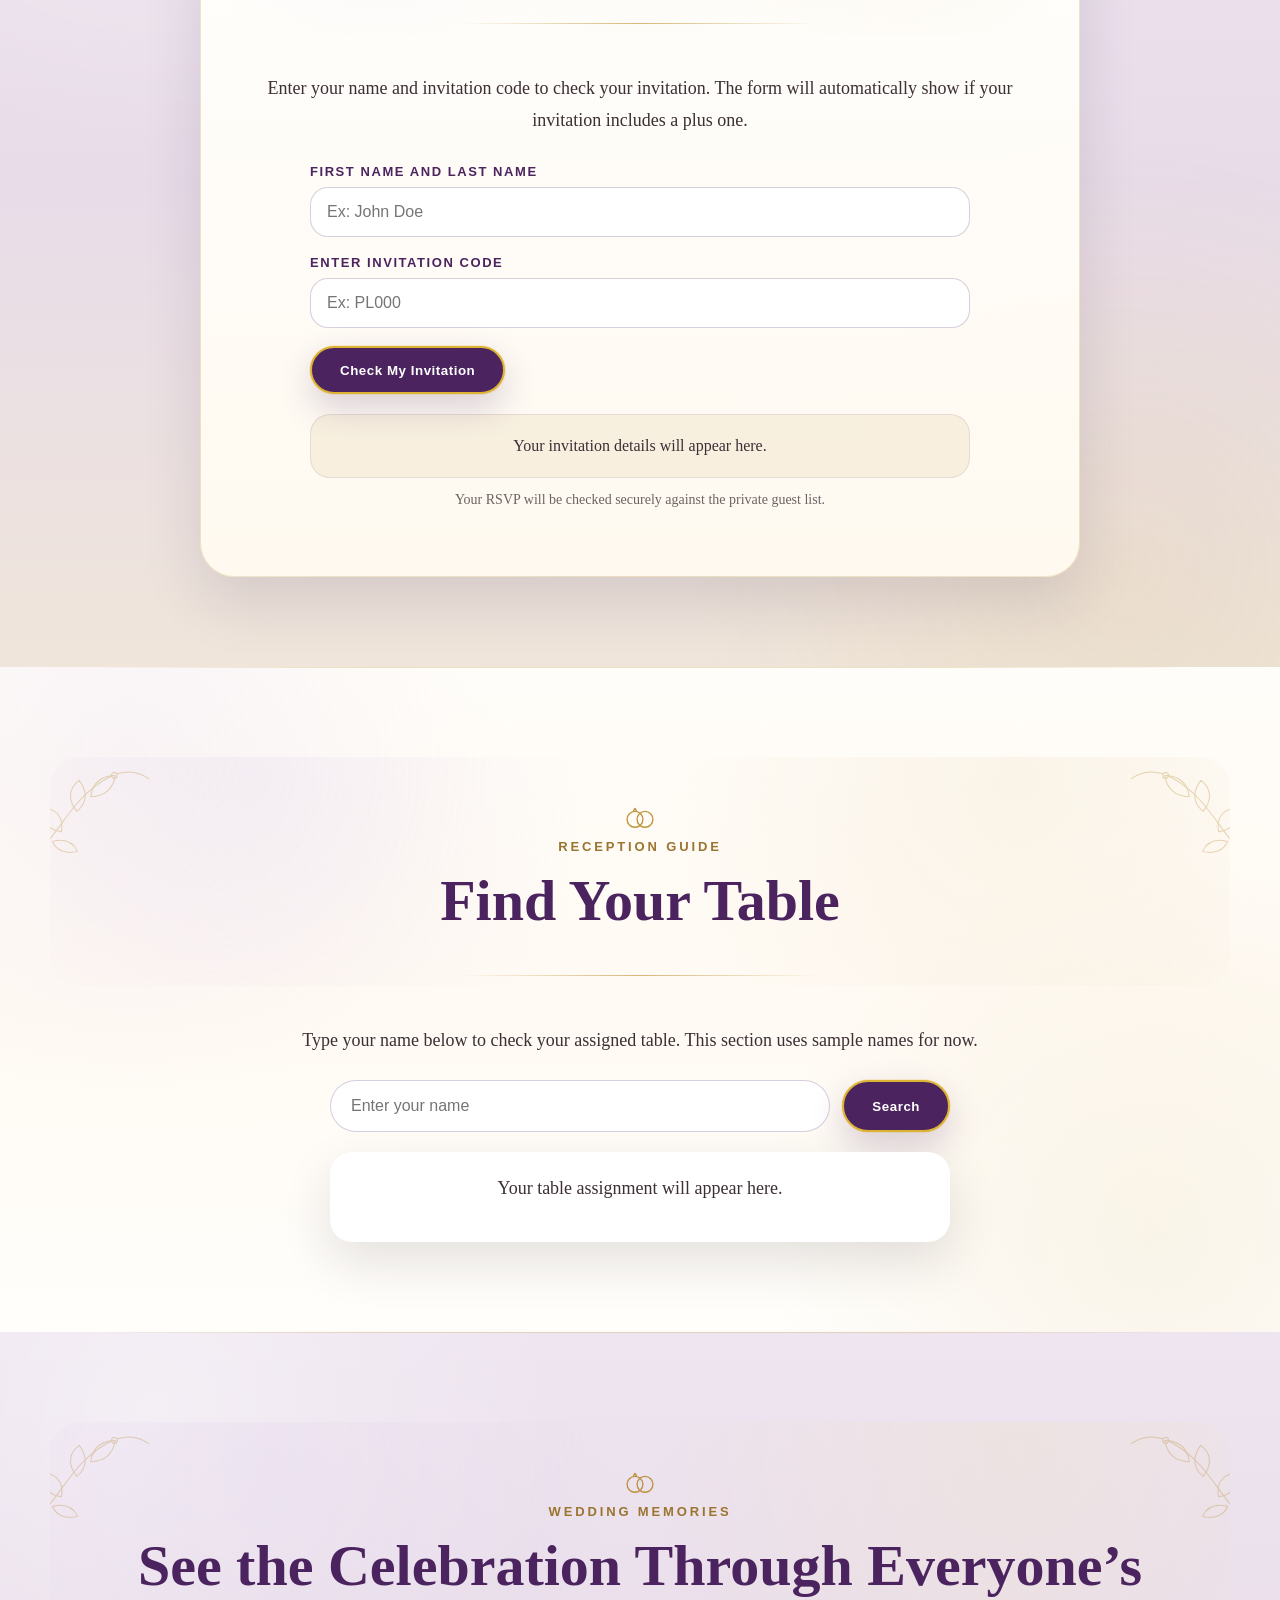
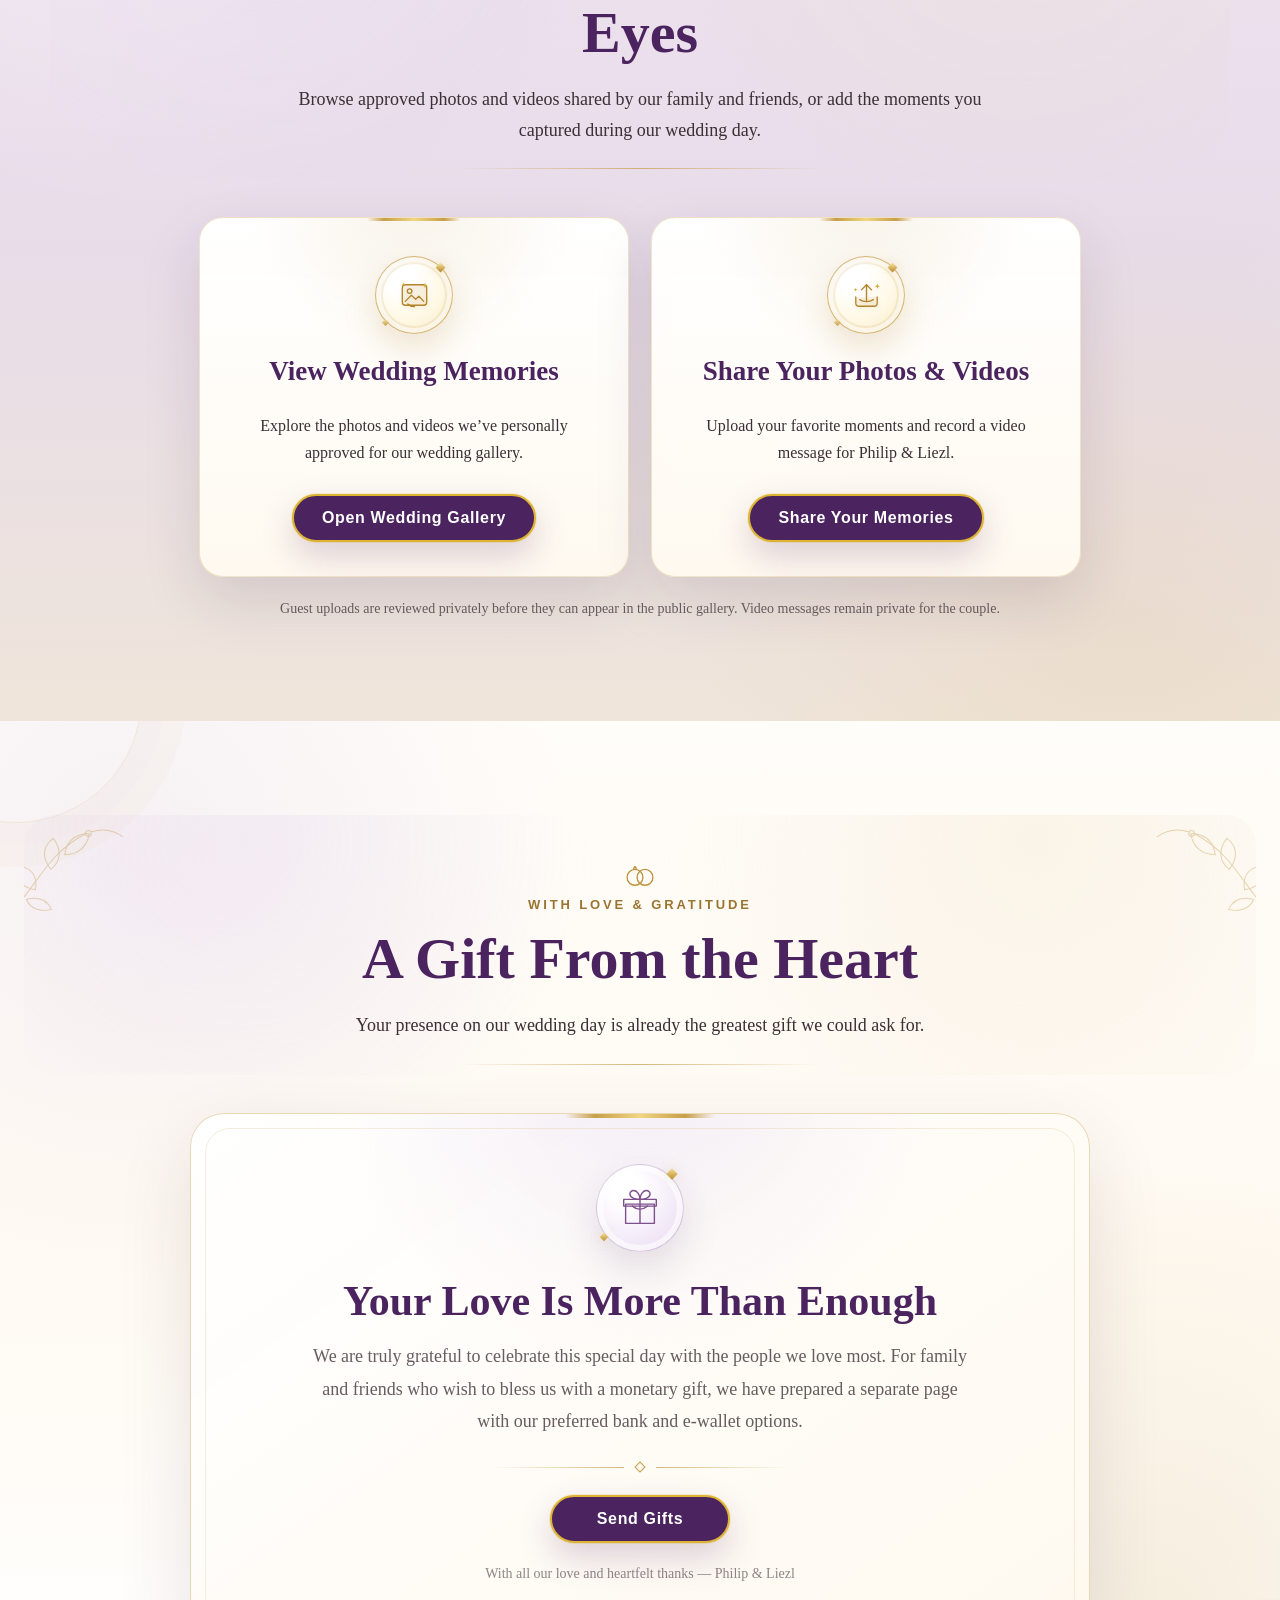
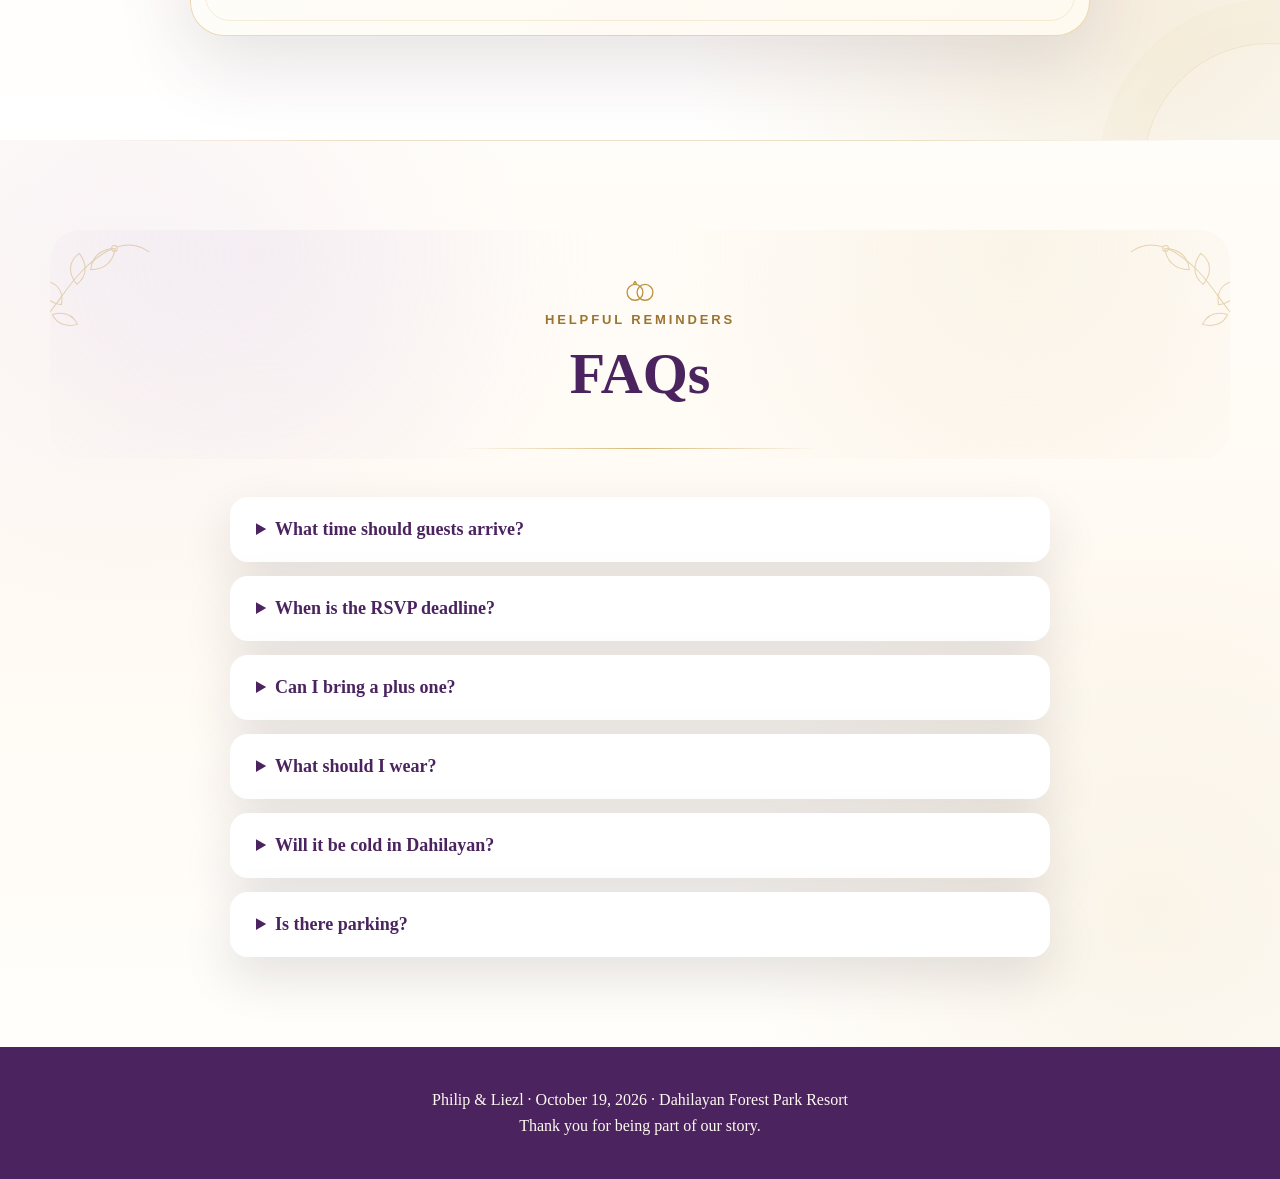
==== commit b7740cf9: "Refine Our Story homepage icon" ====
--- a/index.html
+++ b/index.html
@@ -1658,15 +1658,10 @@
       <div class="story-summary-card">
         <div class="story-summary-icon" aria-hidden="true">
           <svg viewBox="0 0 48 48">
-            <path d="M7 35c7-10 13-15 19-15 4.8 0 7.2 3.8 11.2 3.8 1.8 0 3.7-.7 5.8-2.3"></path>
-            <path d="M8 35h9"></path>
-            <circle cx="18" cy="12" r="3.7"></circle>
-            <circle cx="34" cy="10.5" r="3.7"></circle>
-            <path d="M18 16v8l-4 8"></path>
-            <path d="M18 21l6 4"></path>
-            <path d="M34 14.5v7l4.5 5.5"></path>
-            <path d="M34 19.5l-5.2 3.5"></path>
-            <path d="M39 6l1.2 2.7L43 10l-2.8 1.2L39 14l-1.2-2.8L35 10l2.8-1.3L39 6Z"></path>
+            <path d="M8 13.5c5.8-2.2 11.2-.8 16 3.8v20c-4.8-4.6-10.2-6-16-3.8v-20Z"></path>
+            <path d="M40 13.5c-5.8-2.2-11.2-.8-16 3.8v20c4.8-4.6 10.2-6 16-3.8v-20Z"></path>
+            <path d="M24 17.3v20"></path>
+            <path d="M19.3 10.5c1.7-2.5 5.3-1.6 4.7 1.2-.6-2.8 3-3.7 4.7-1.2 1.8 2.7-1.4 5.4-4.7 7.6-3.3-2.2-6.5-4.9-4.7-7.6Z"></path>
           </svg>
         </div>
         <p>Through road runs, trail adventures, mountain climbs, unexpected detours, and Sunday Mass, we found not just a running partner but a teammate for life. From Vertis North to a proposal in Singapore, every chapter has brought us closer to the day we finally say, “I do.”</p>
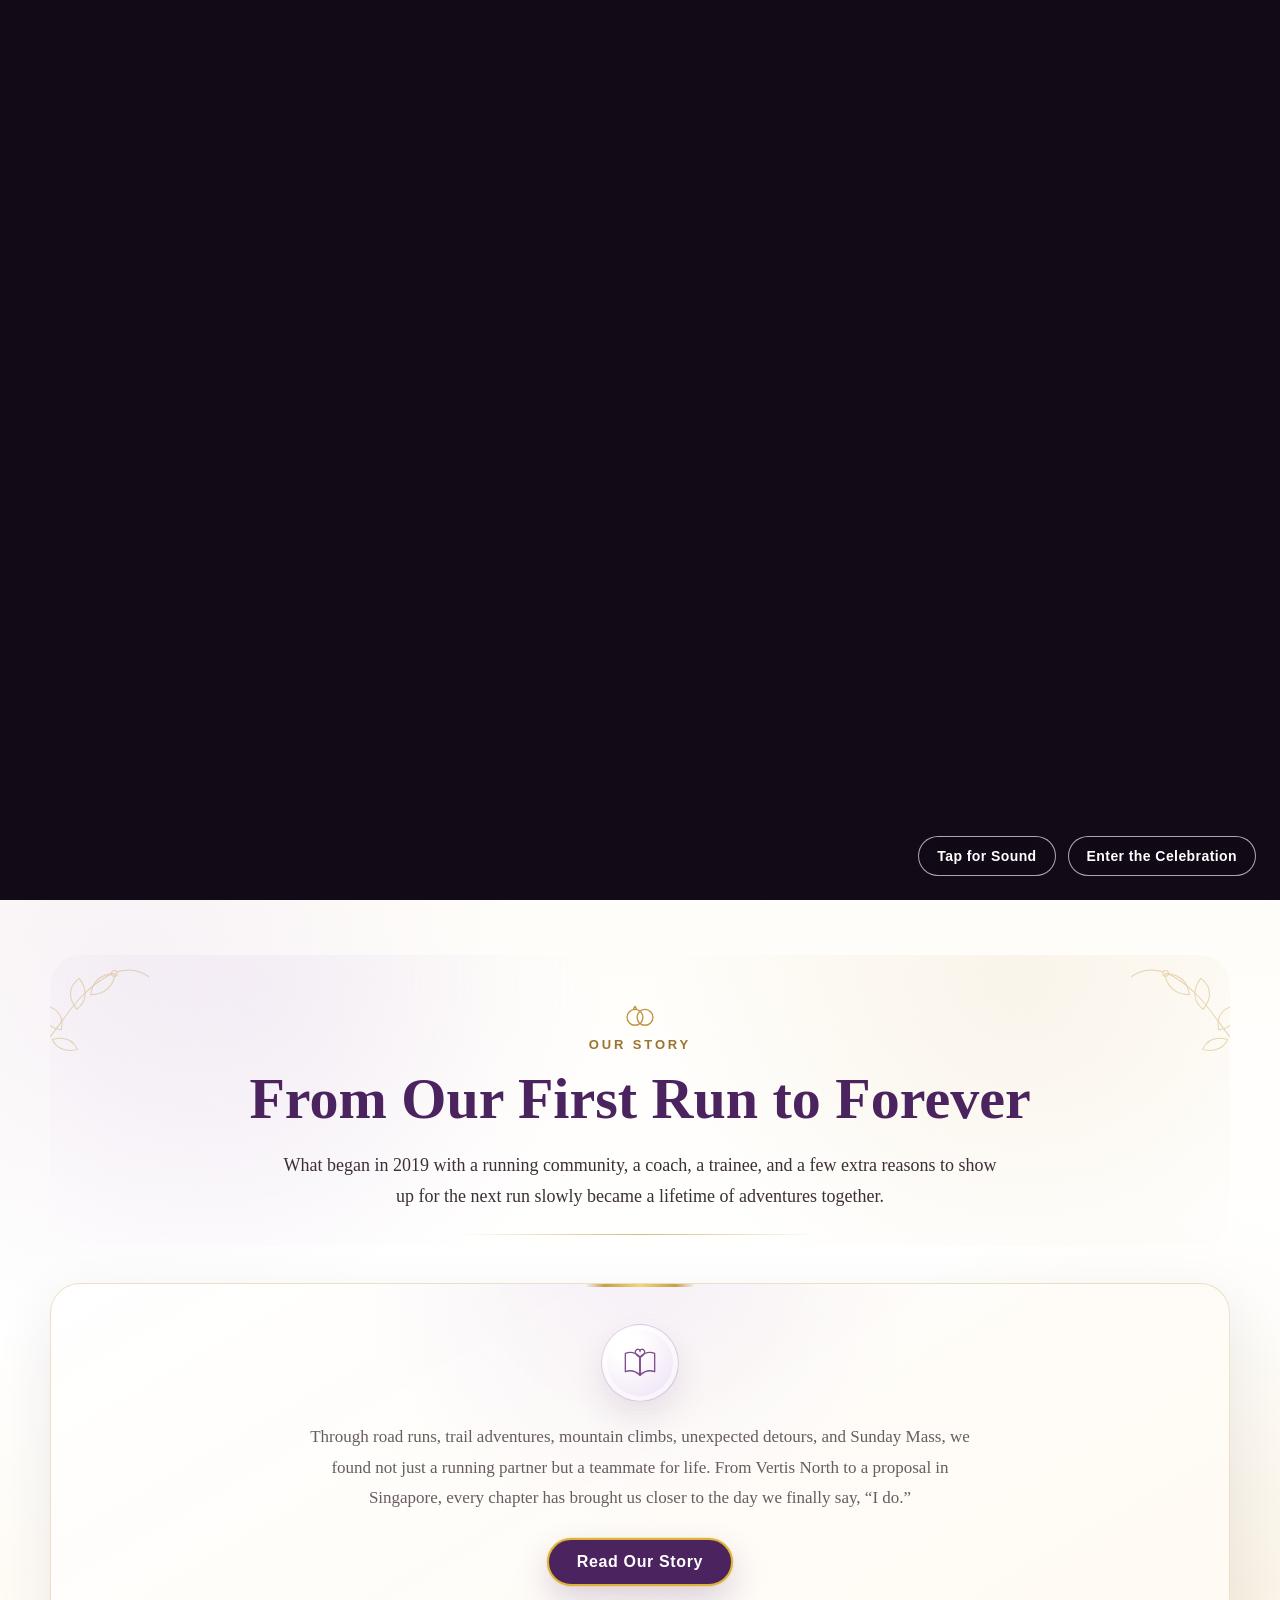
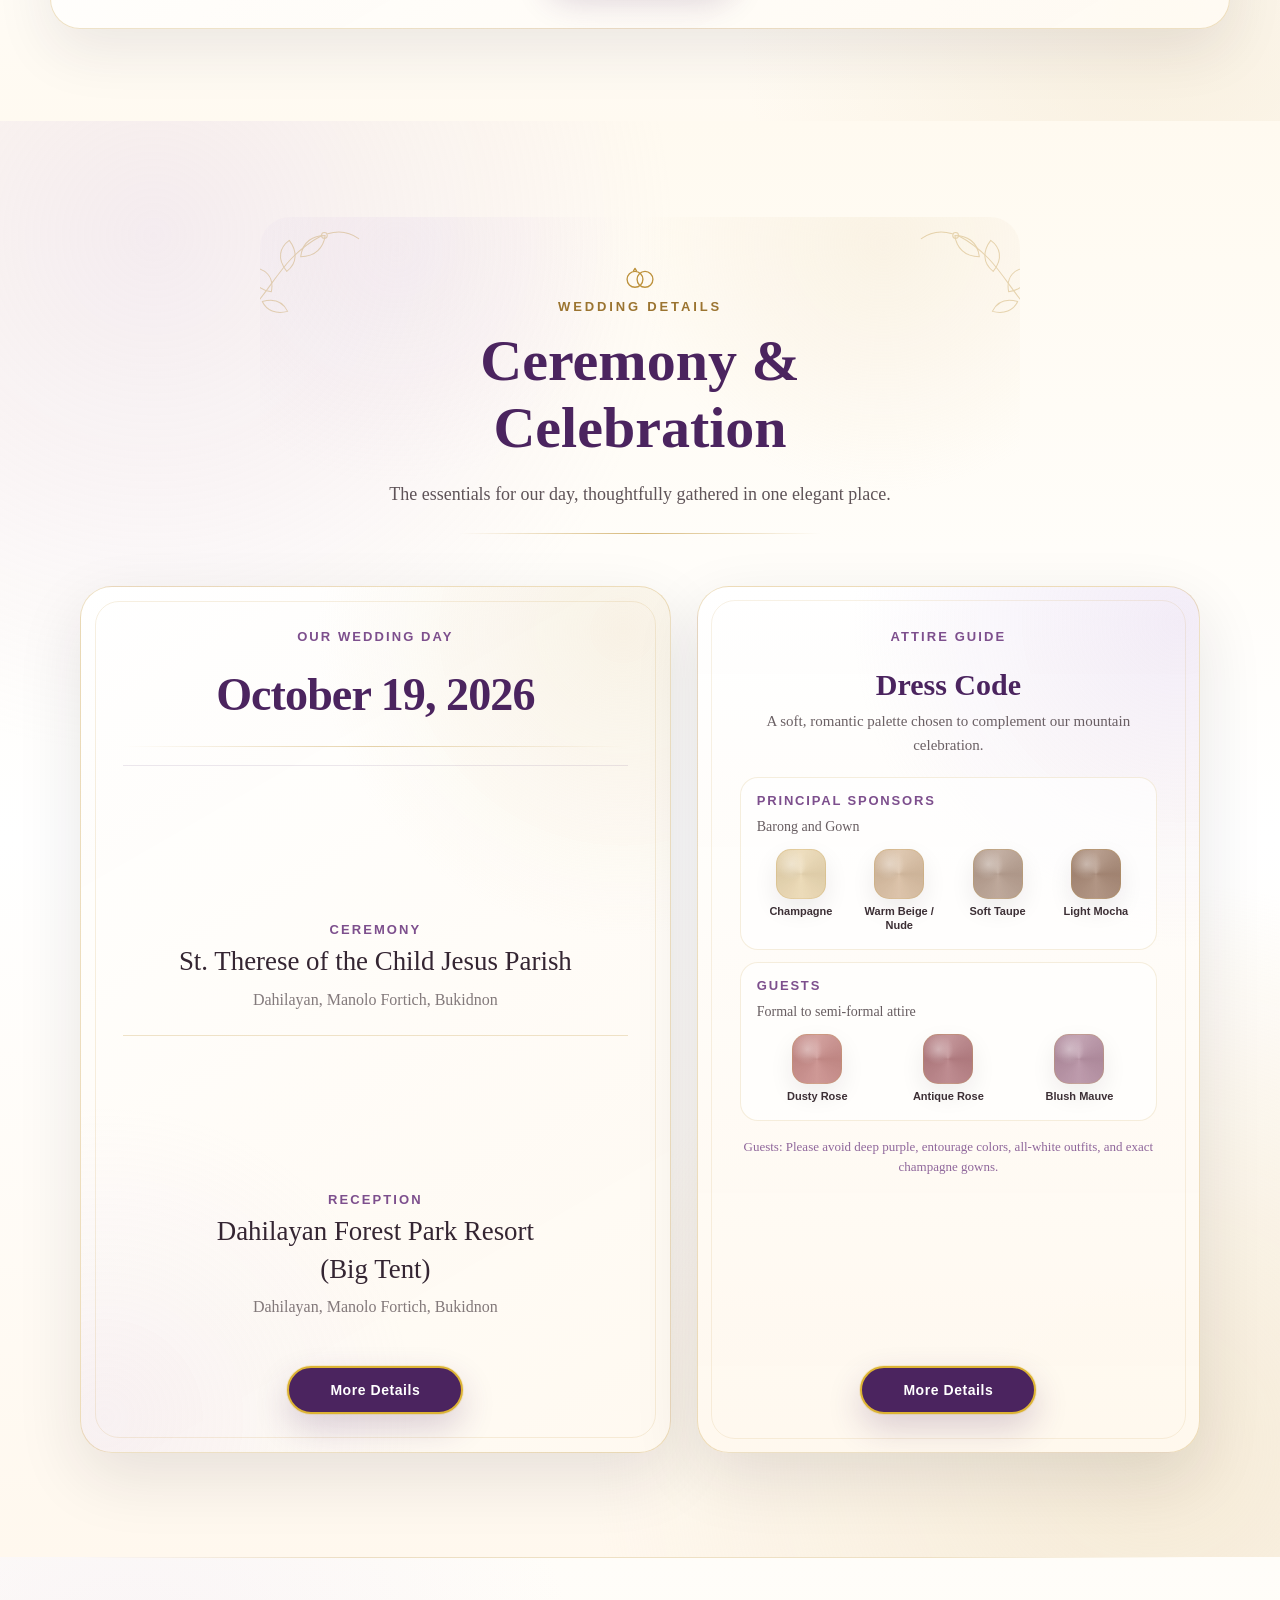
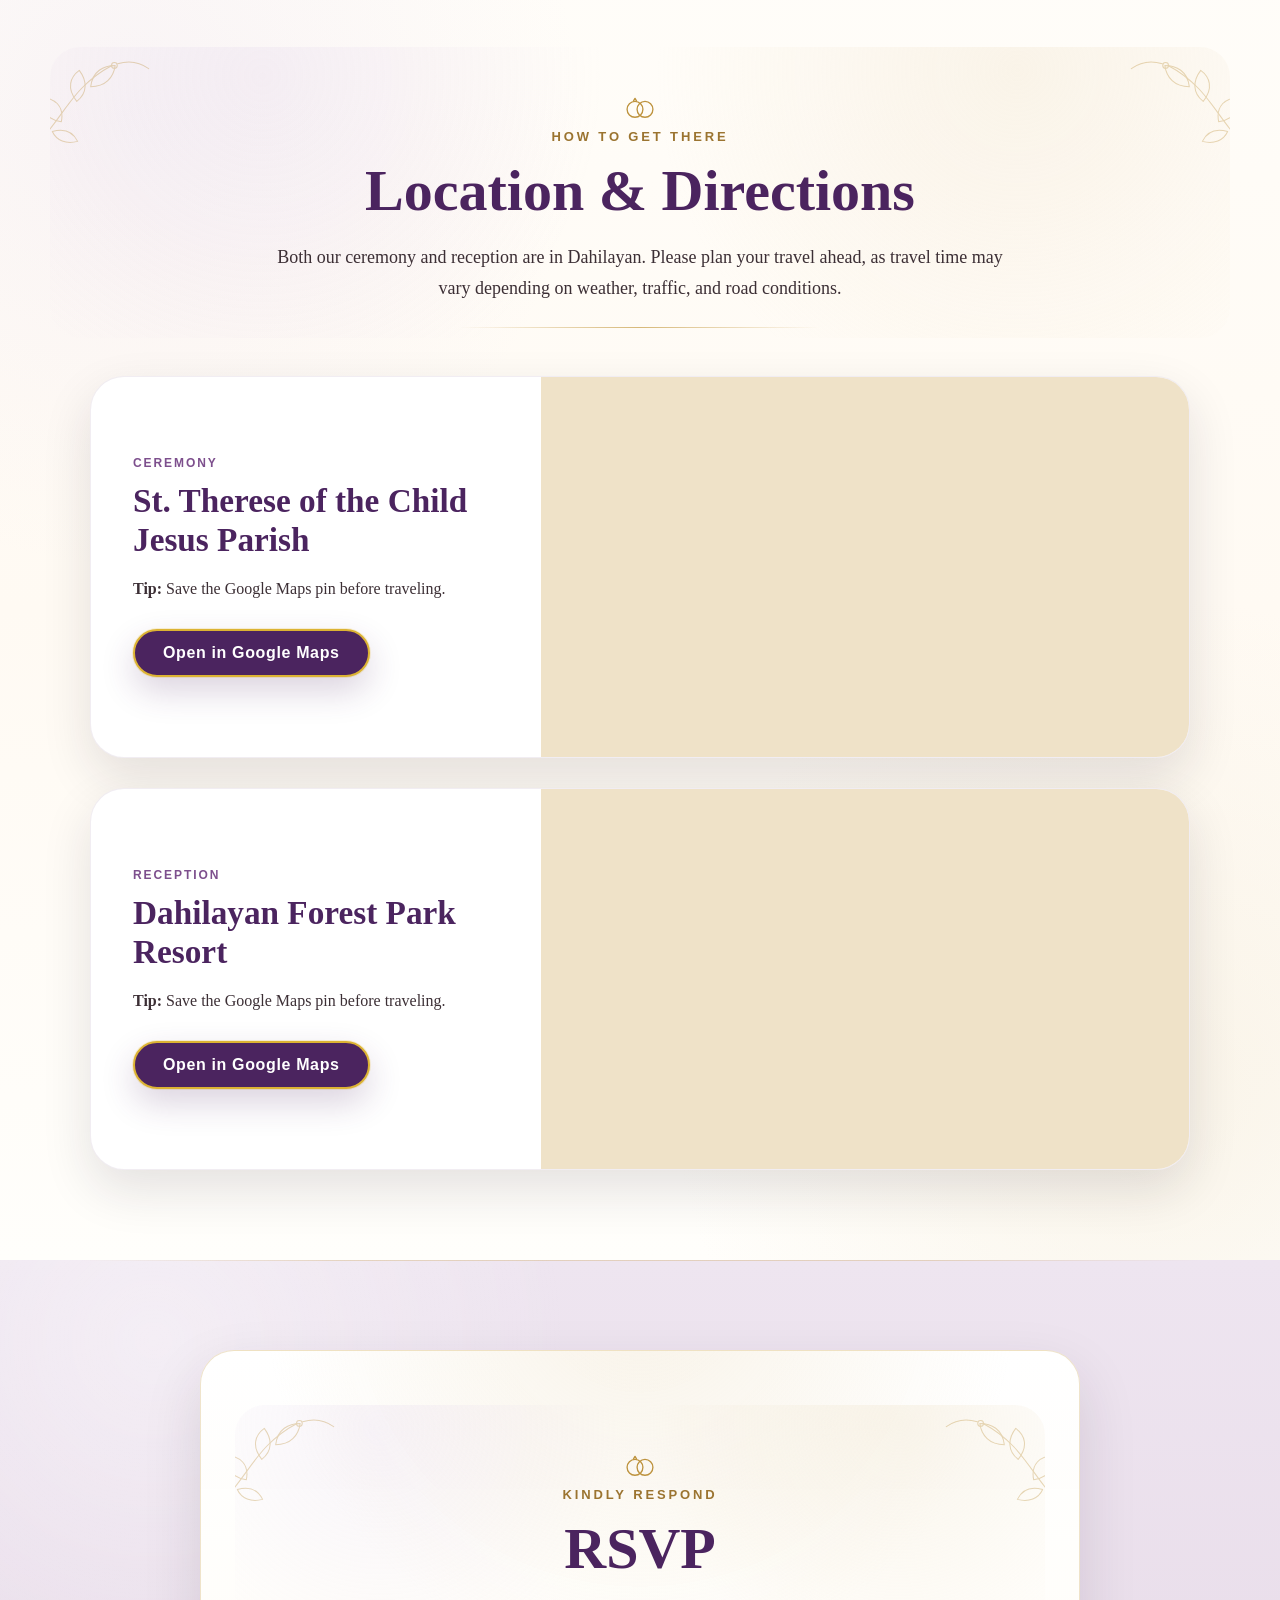
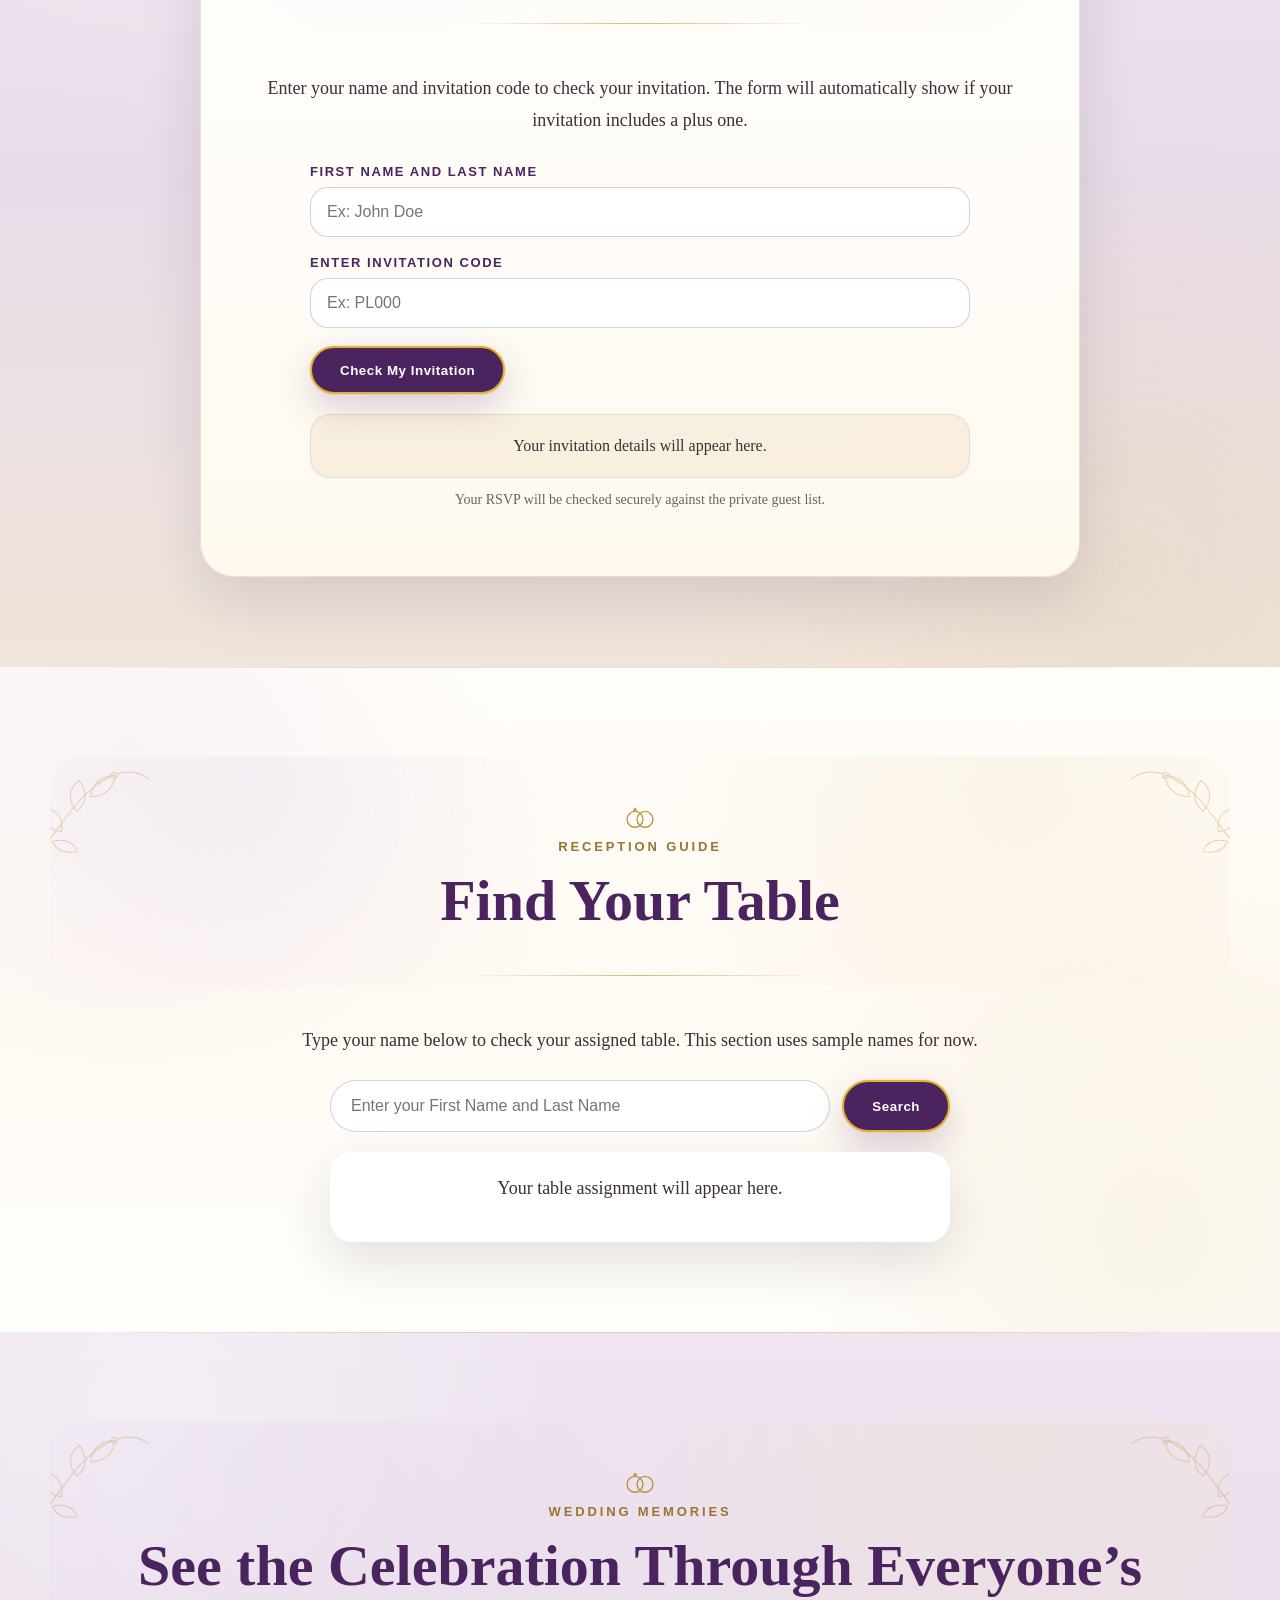
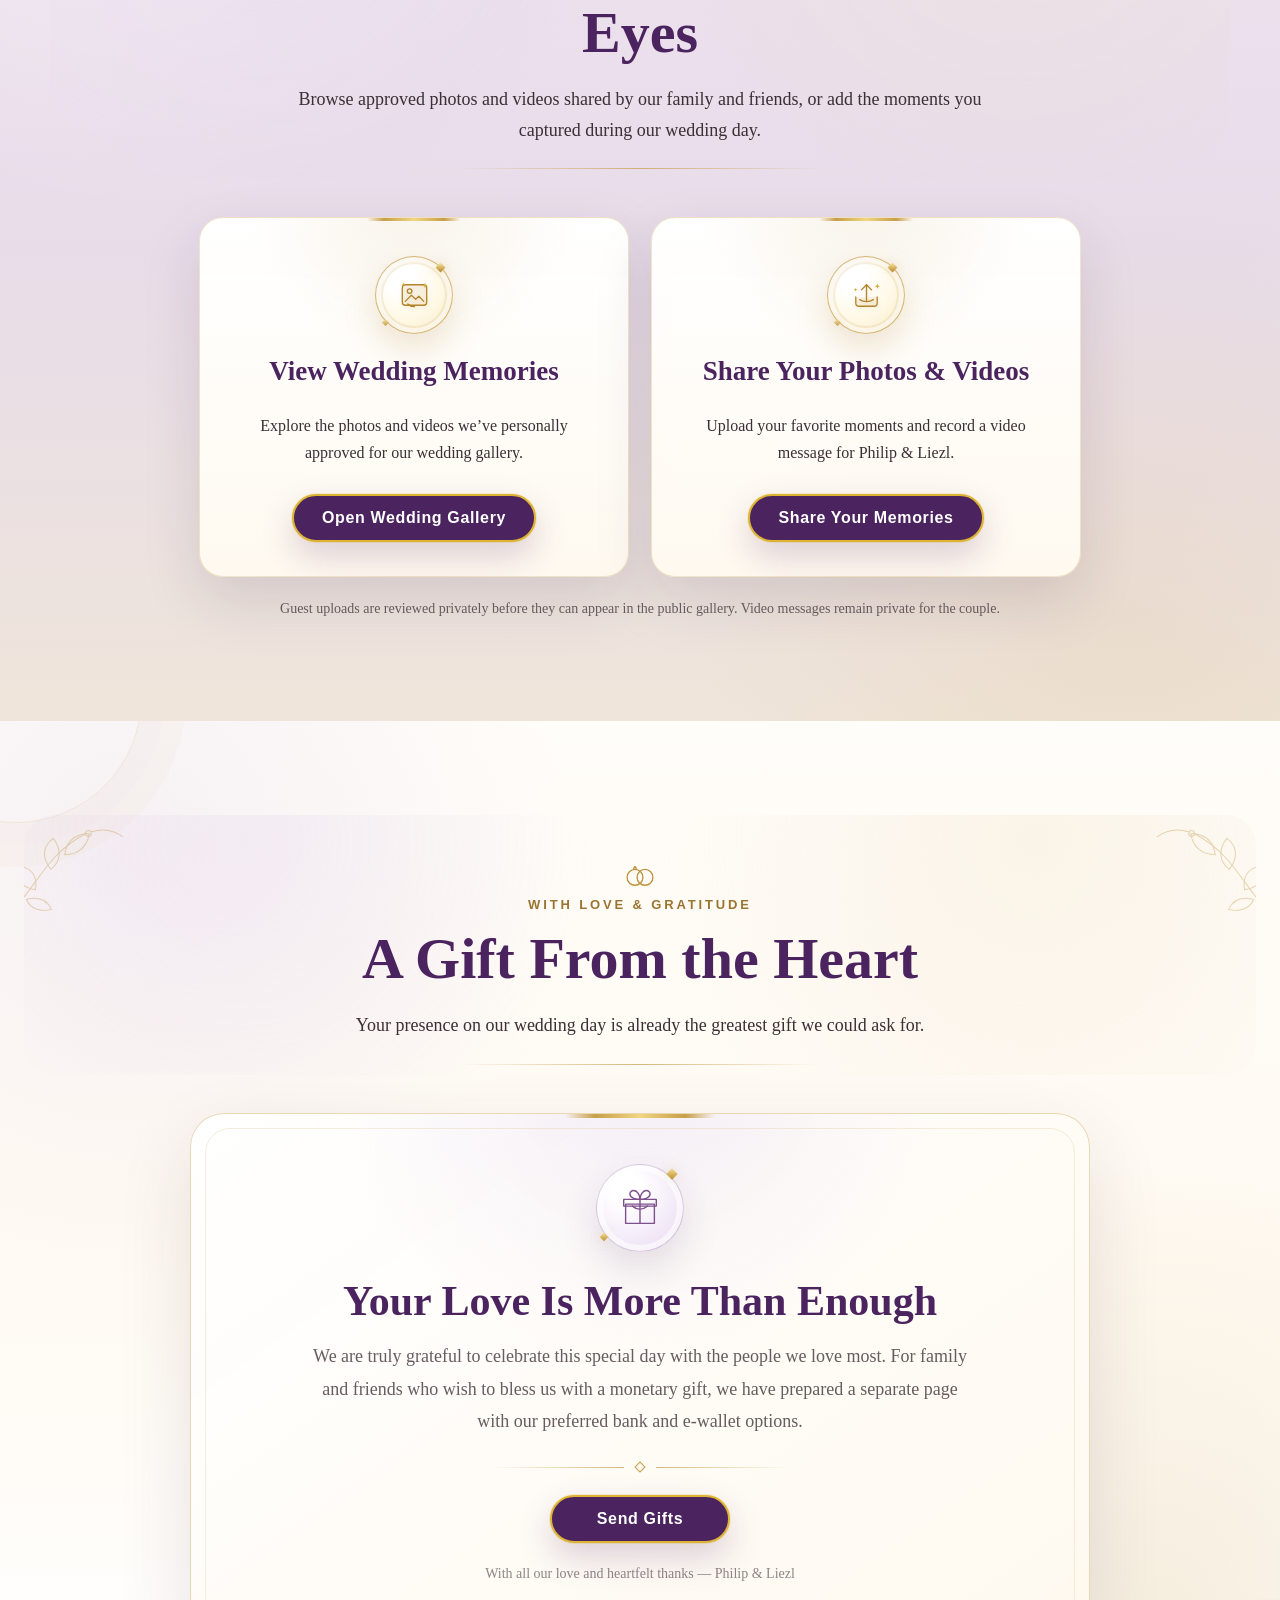
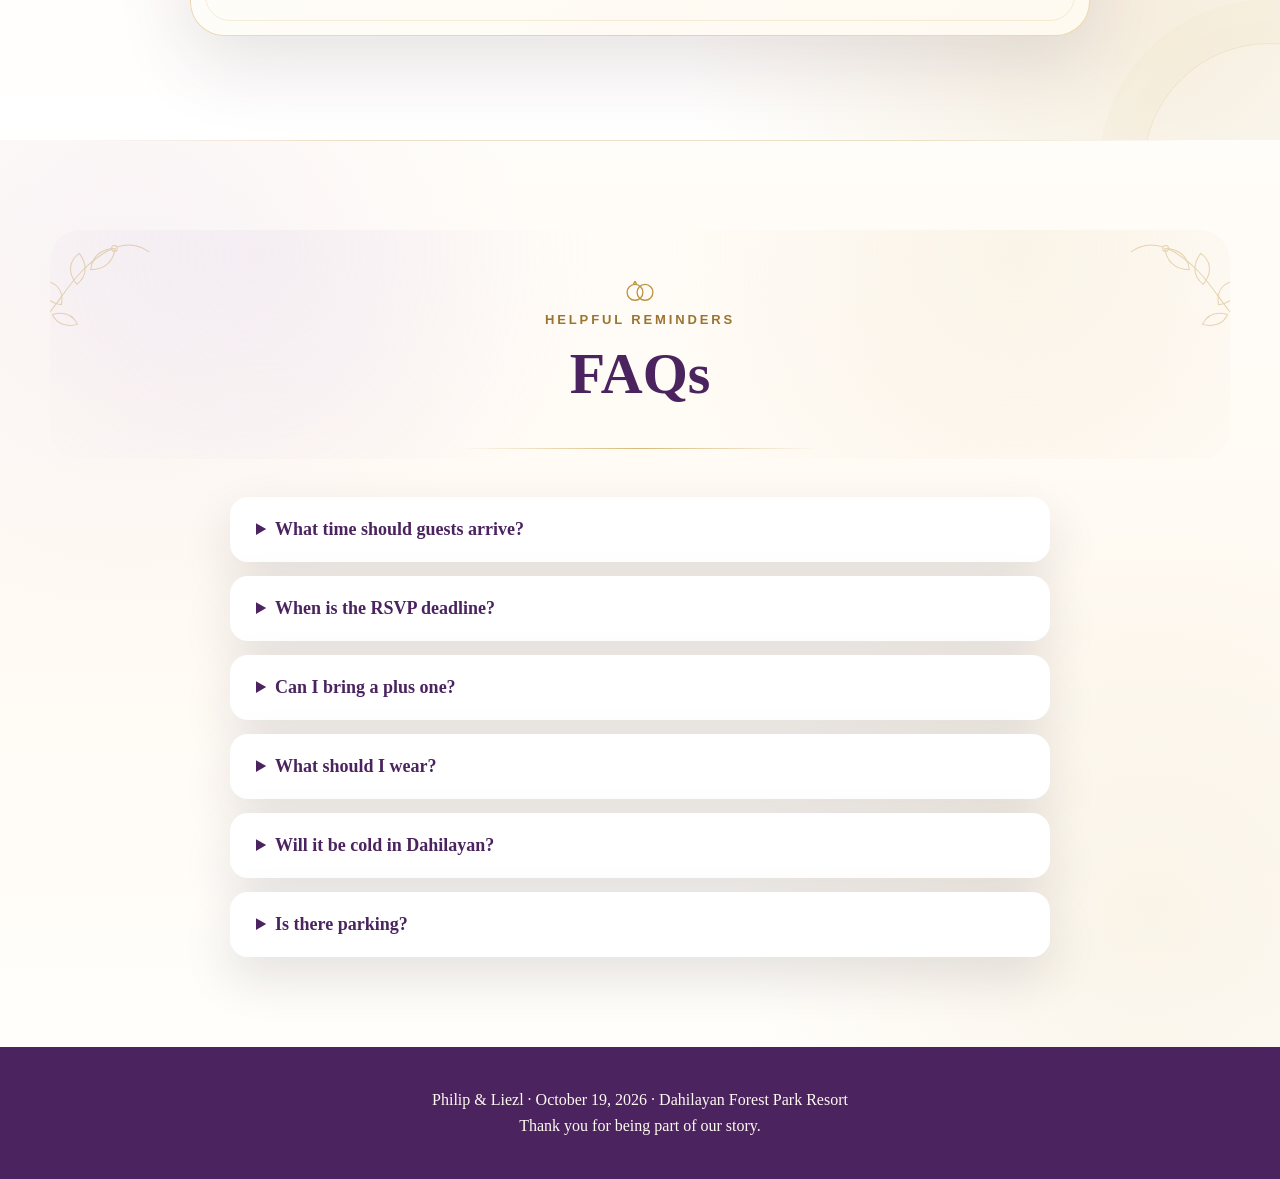
==== commit 6dd02e91: "Update seating search placeholder" ====
--- a/index.html
+++ b/index.html
@@ -1915,7 +1915,7 @@
         Type your name below to check your assigned table. This section uses sample names for now.
       </p>
       <div class="search-box">
-        <input type="text" id="seatSearch" placeholder="Enter your name" />
+        <input type="text" id="seatSearch" placeholder="Enter your First Name and Last Name" />
         <button id="searchButton" class="btn primary">Search</button>
       </div>
       <div id="seatResult" class="seat-result">
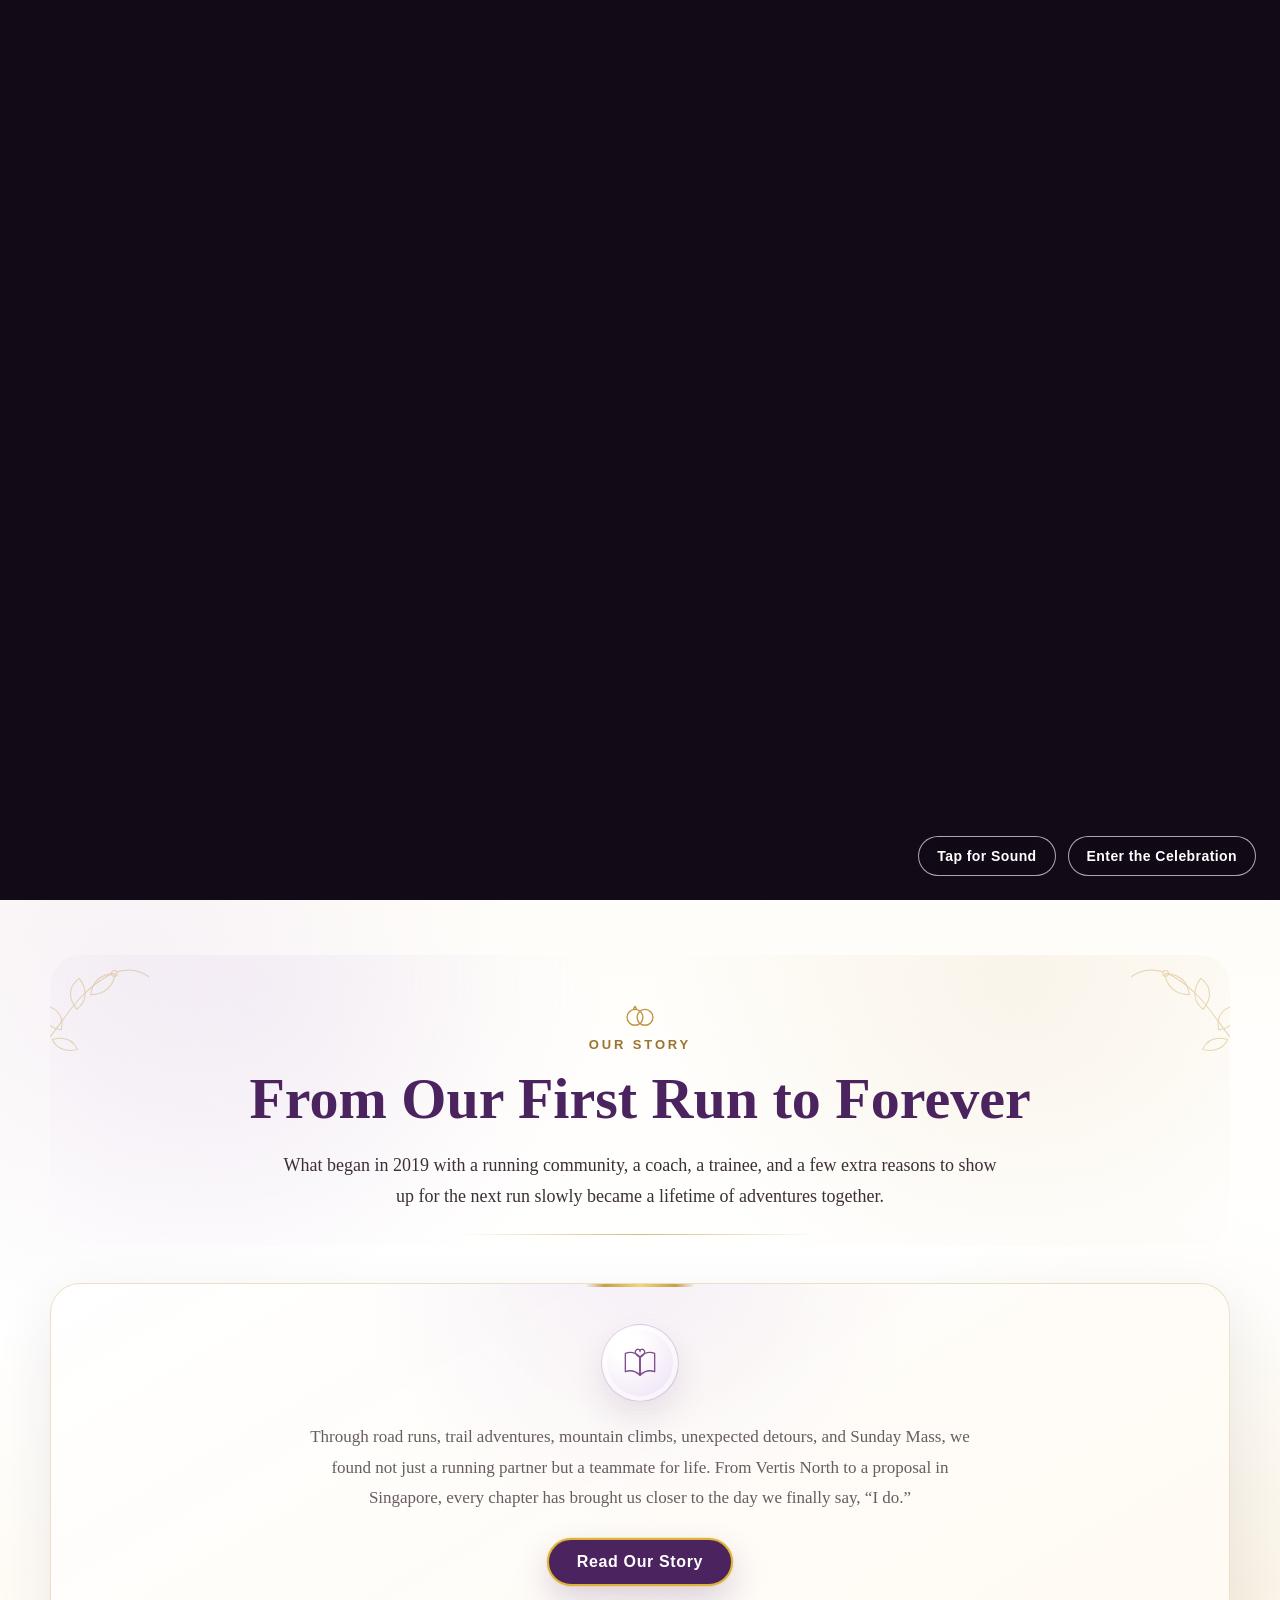
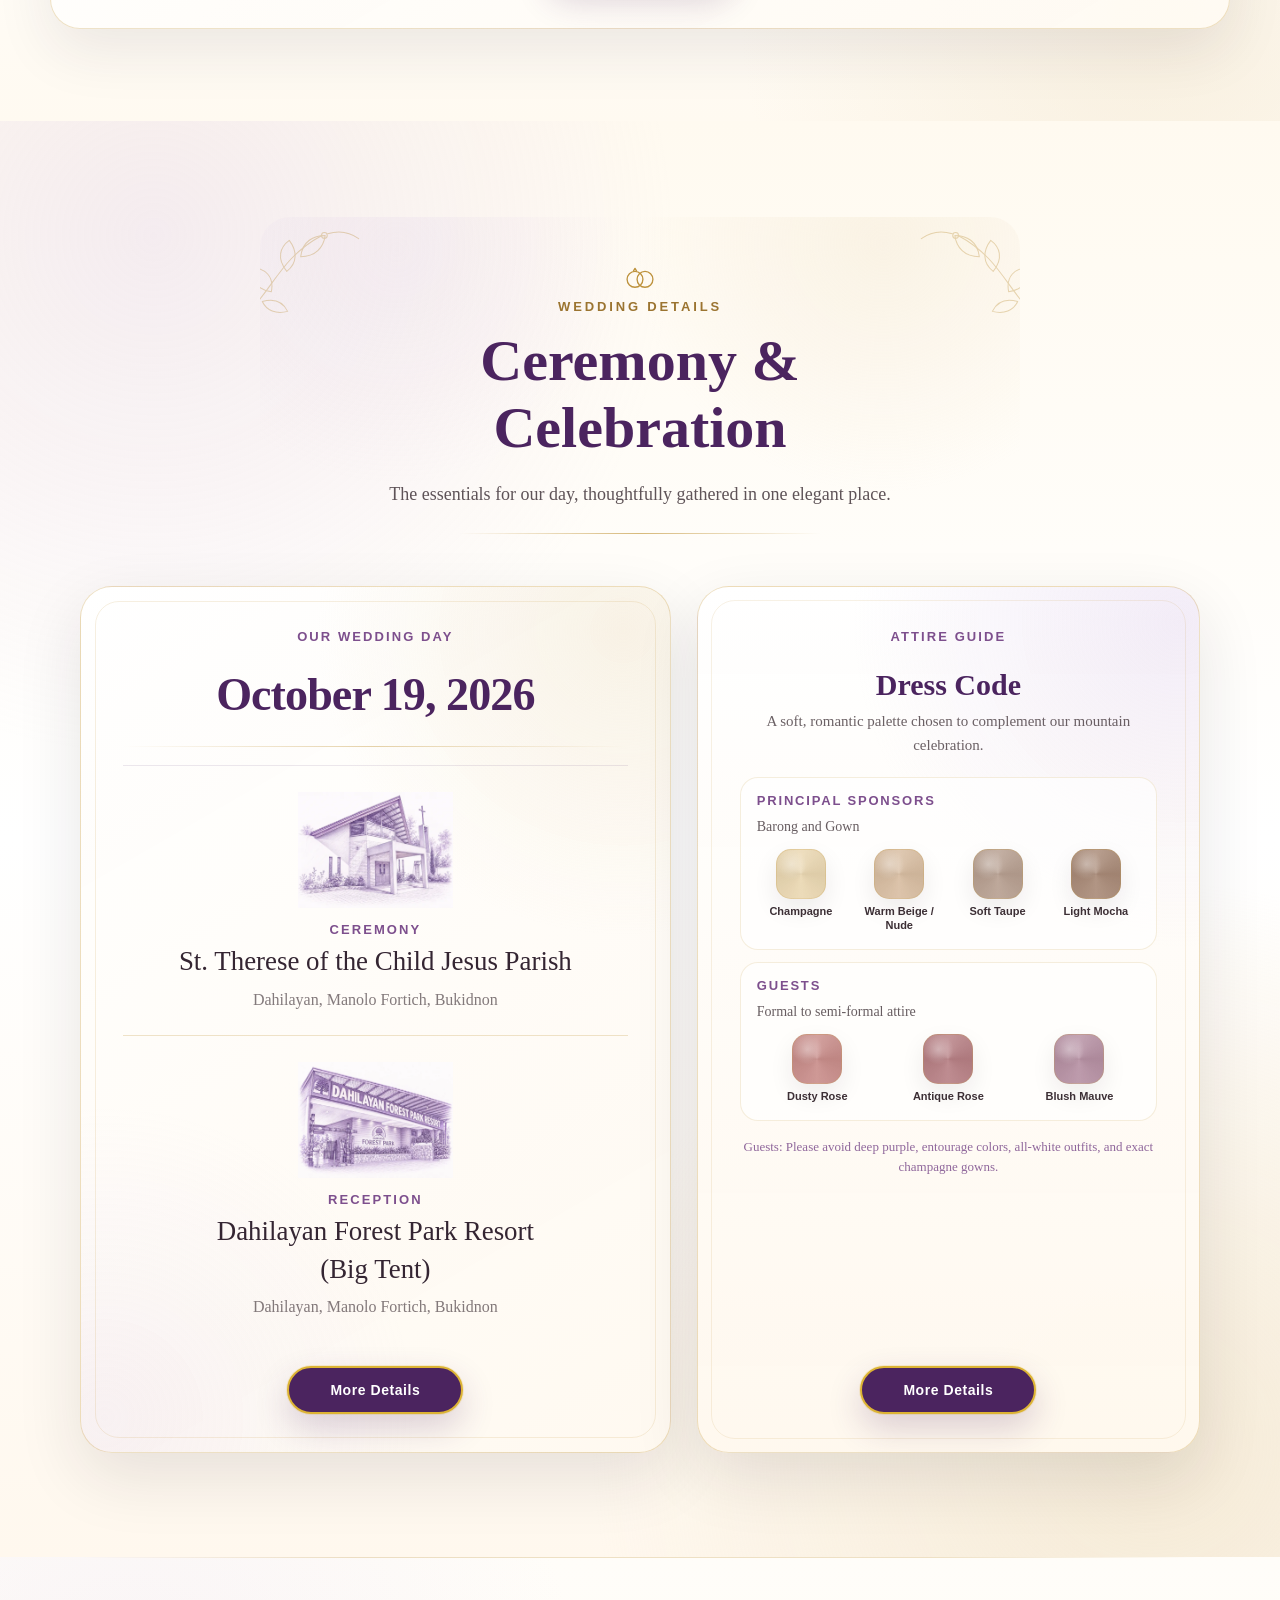
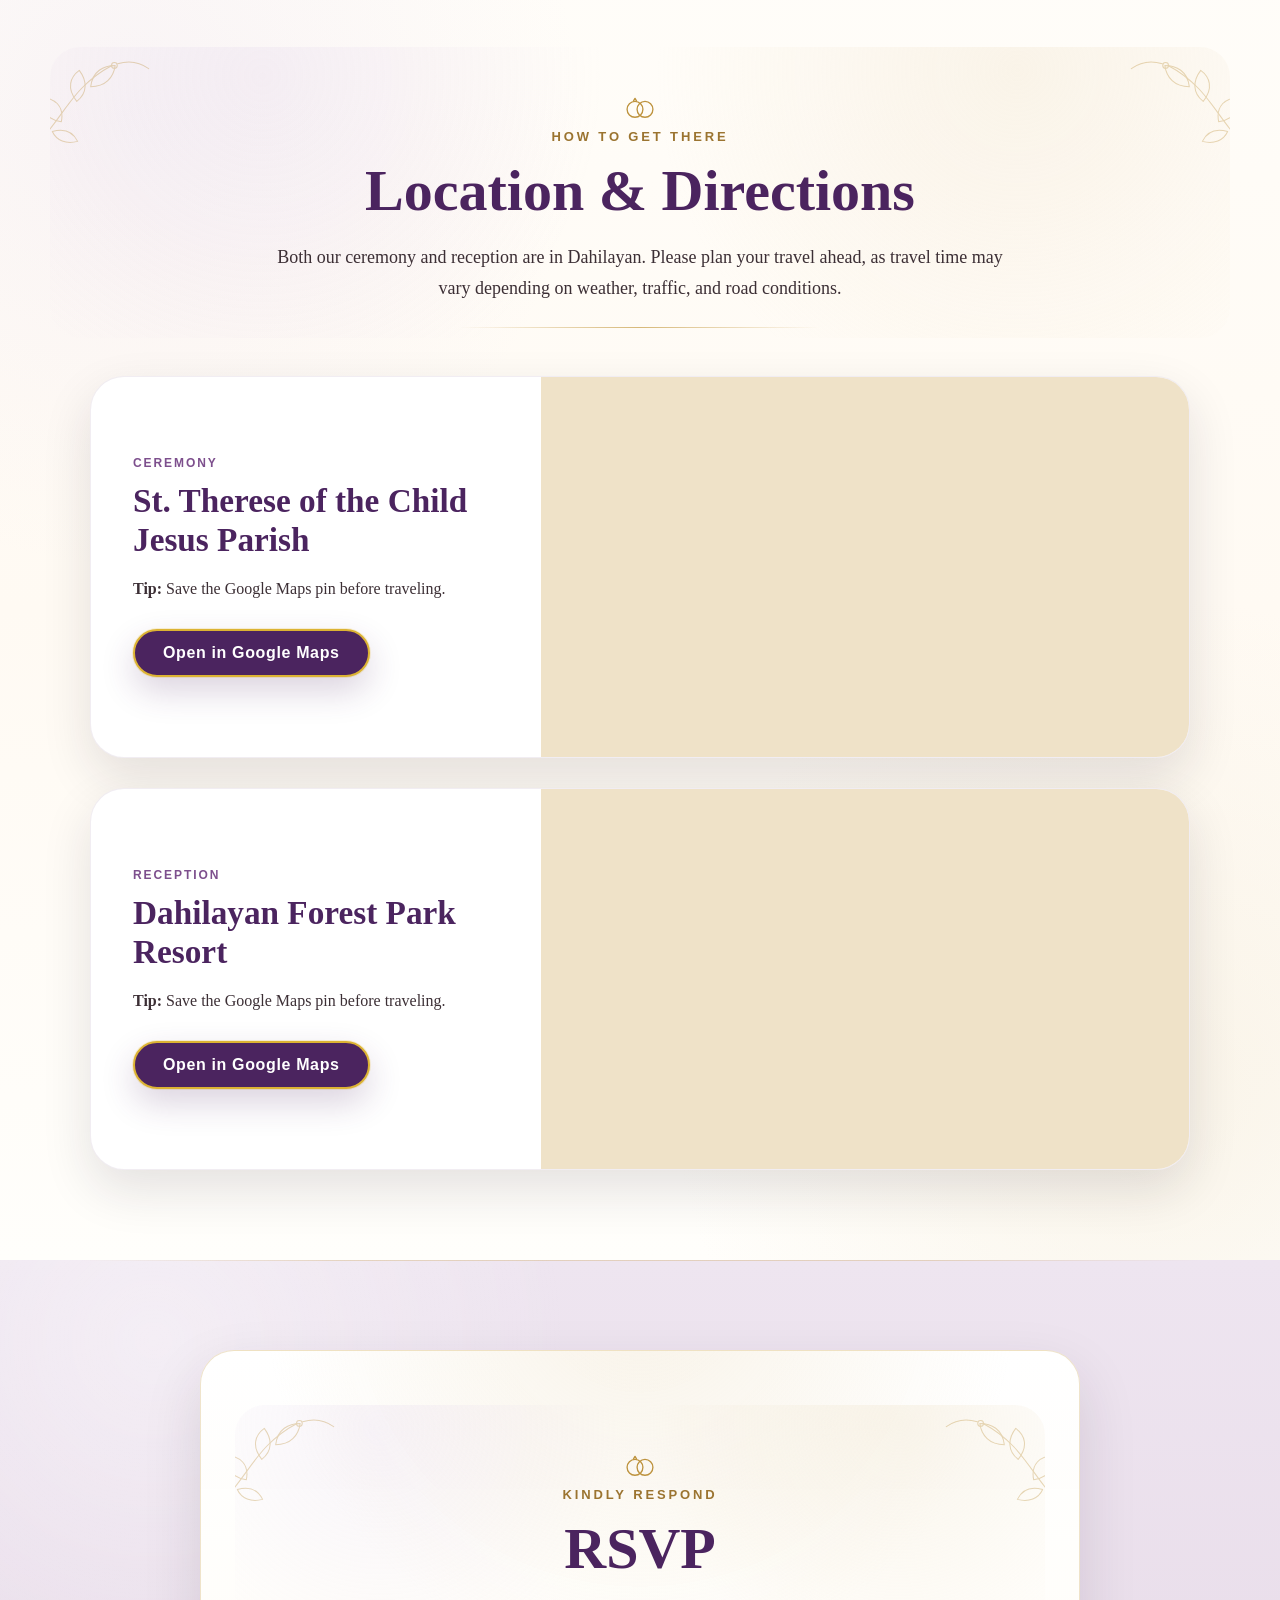
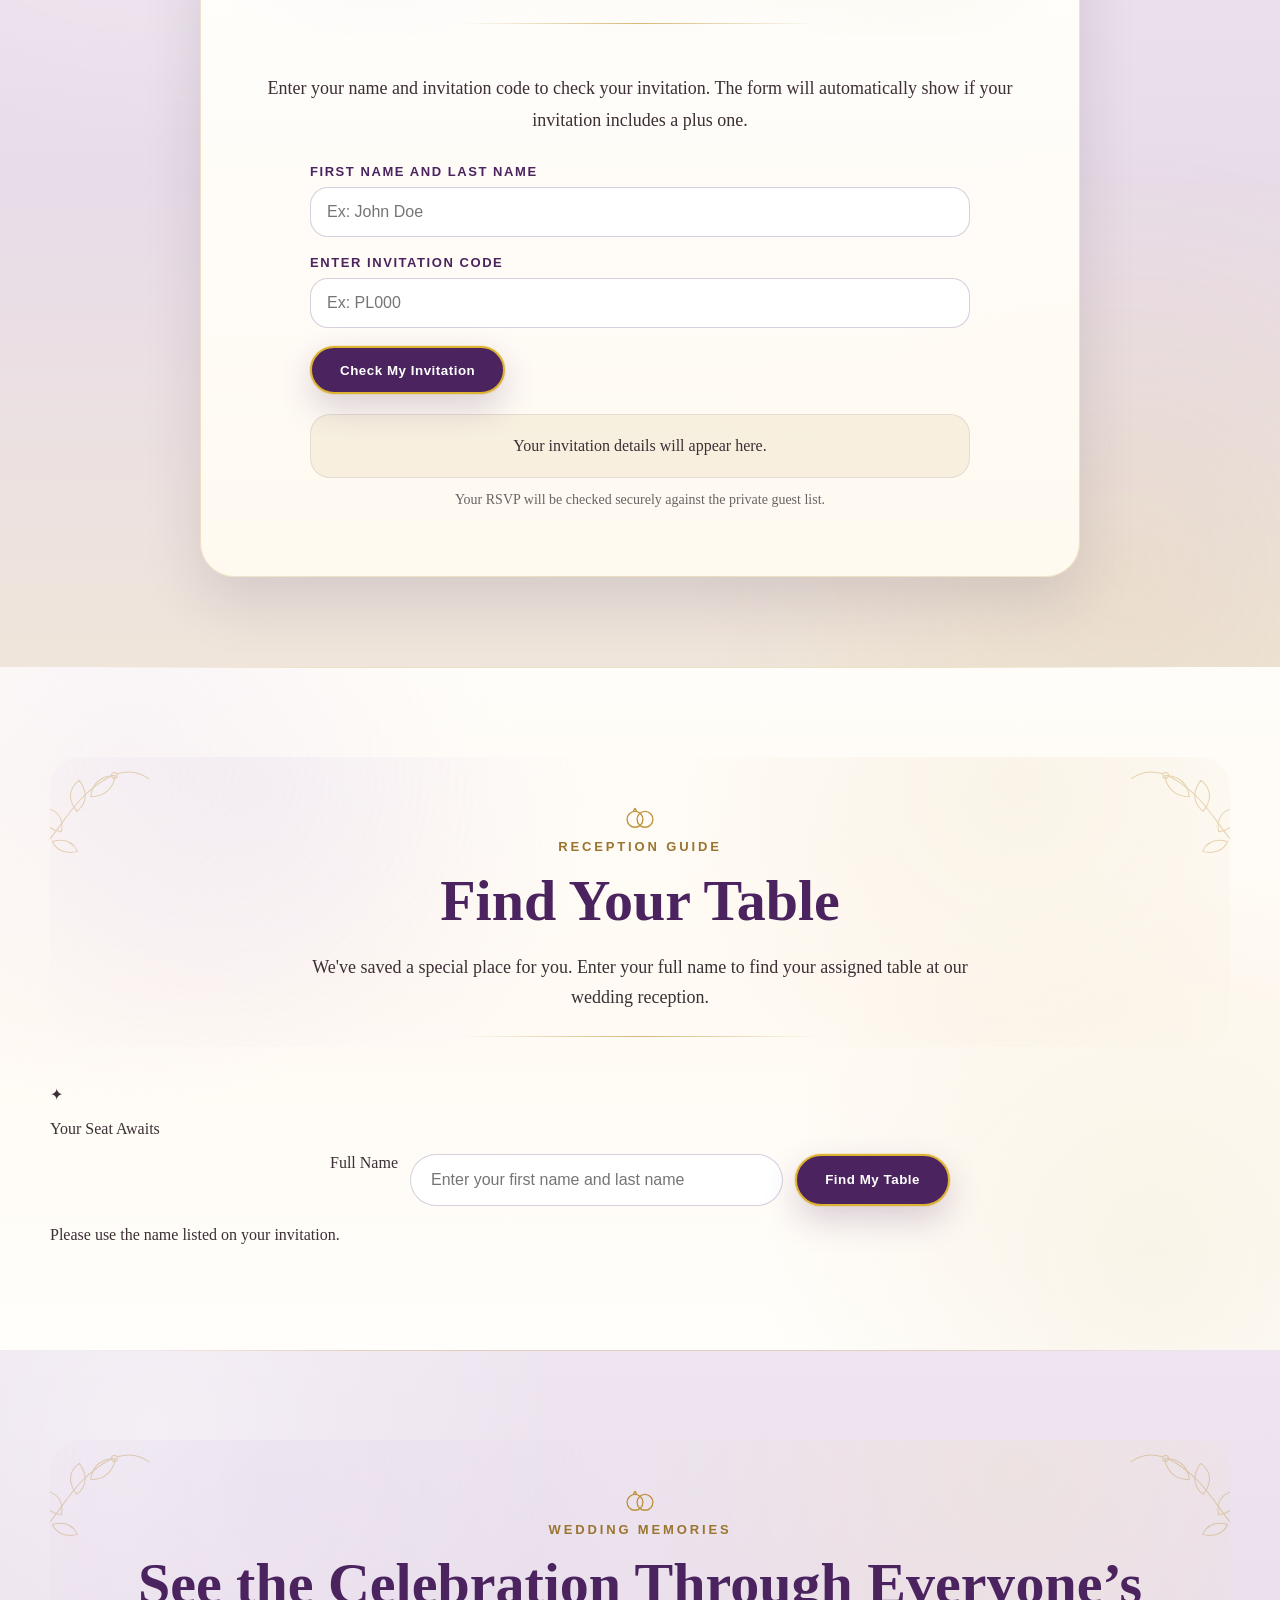
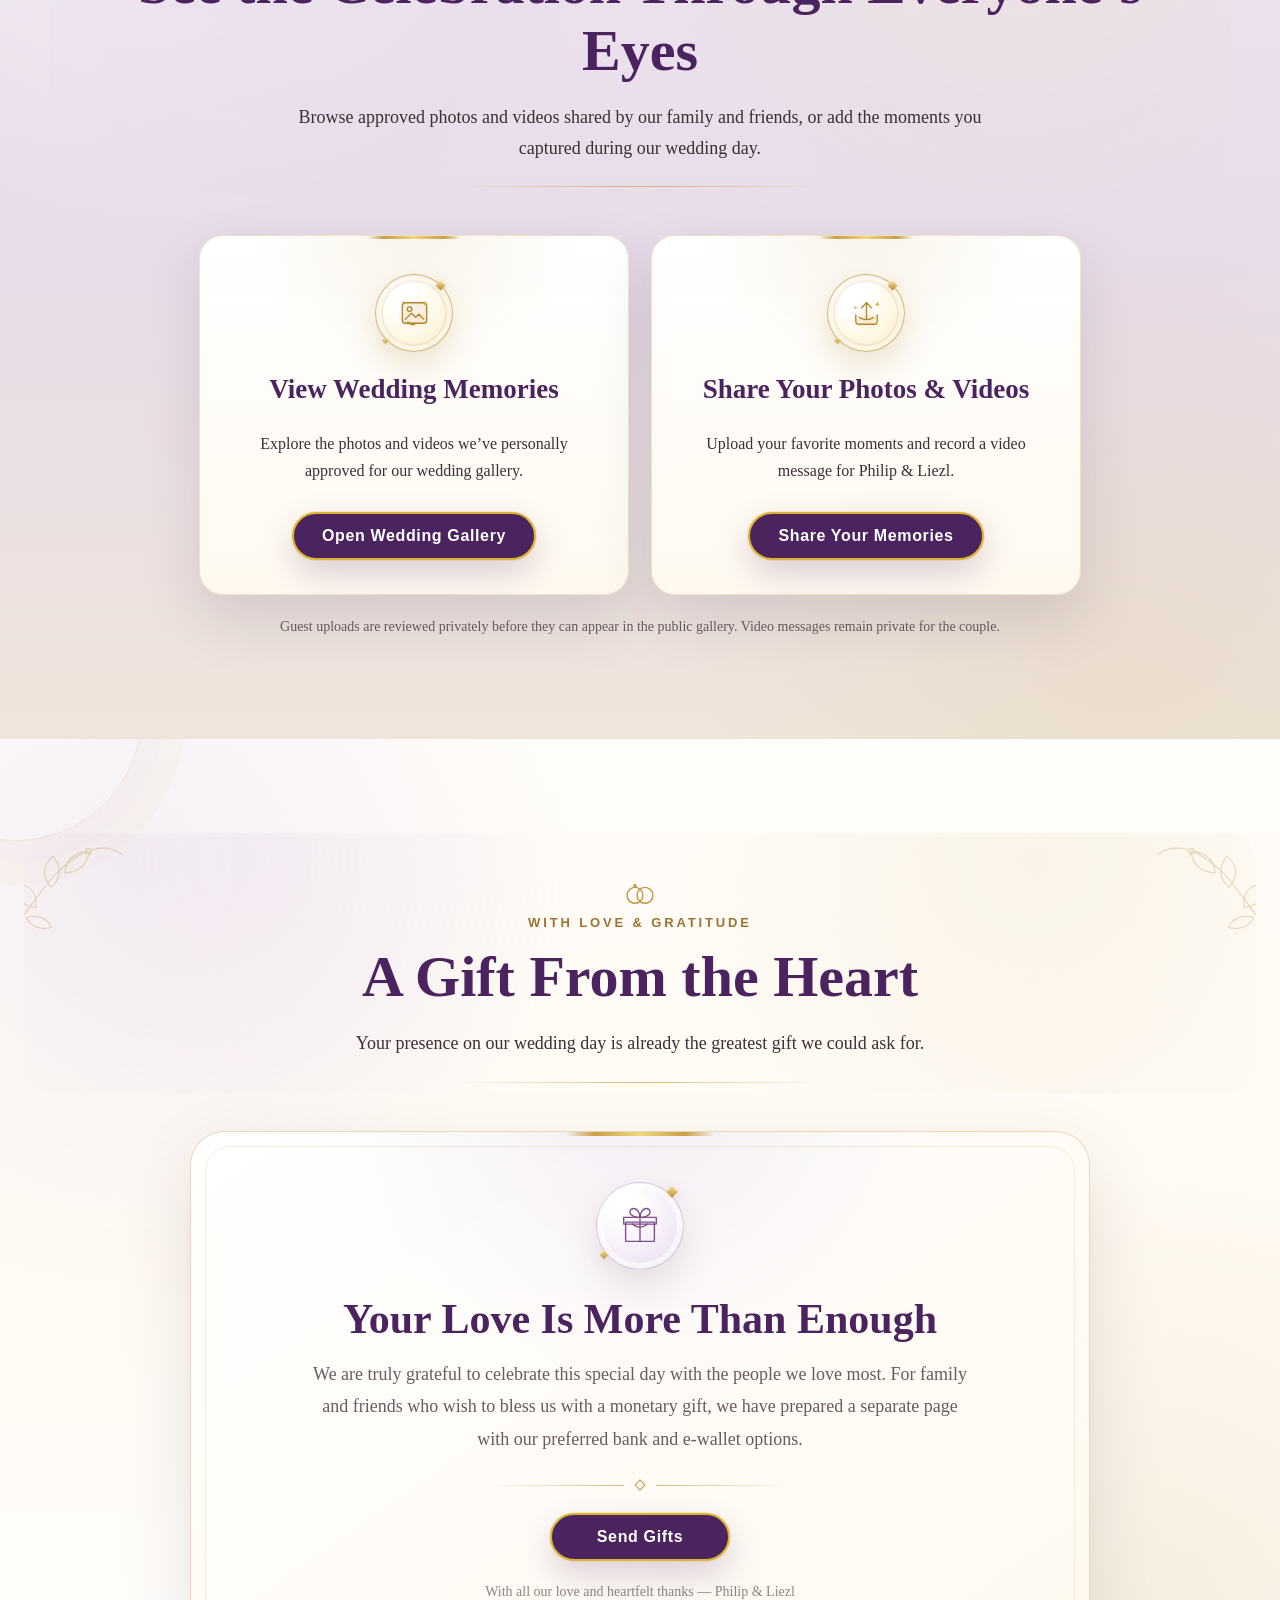
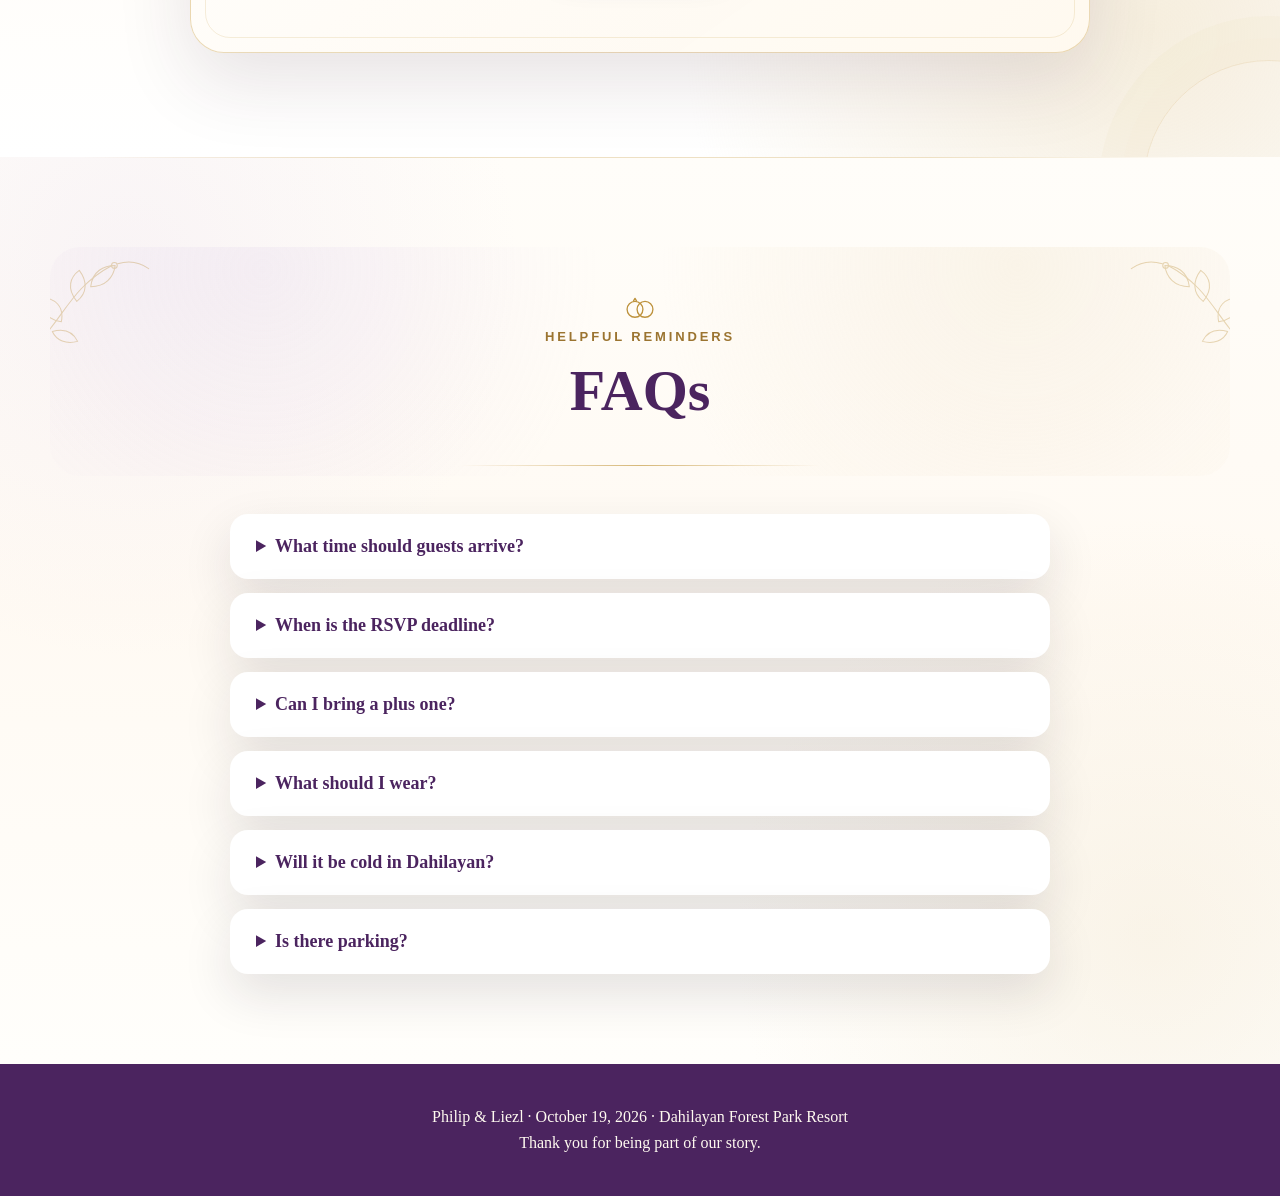
==== commit e432480b: "Add personalized Find Your Table popup and seating diagram" ====
--- a/index.html
+++ b/index.html
@@ -1906,22 +1906,55 @@
       </div>
     </section>
 
-    <section id="seating" class="section muted">
+    <section id="seating" class="section muted seating-lookup-section">
       <div class="section-heading">
         <p class="eyebrow">Reception Guide</p>
         <h2>Find Your Table</h2>
+        <p class="section-subtitle">We've saved a special place for you. Enter your full name to find your assigned table at our wedding reception.</p>
       </div>
-      <p class="center-text">
-        Type your name below to check your assigned table. This section uses sample names for now.
-      </p>
-      <div class="search-box">
-        <input type="text" id="seatSearch" placeholder="Enter your First Name and Last Name" />
-        <button id="searchButton" class="btn primary">Search</button>
-      </div>
-      <div id="seatResult" class="seat-result">
-        Your table assignment will appear here.
+
+      <div class="seating-lookup-card">
+        <div class="seating-lookup-decoration" aria-hidden="true">✦</div>
+        <p class="seating-lookup-overline">Your Seat Awaits</p>
+        <form id="seatLookupForm" class="search-box seating-search-box" autocomplete="off">
+          <label class="seating-input-label" for="seatSearch">Full Name</label>
+          <input type="text" id="seatSearch" name="seatSearch"
+                 placeholder="Enter your first name and last name"
+                 maxlength="120" autocomplete="name" required />
+          <button type="submit" id="searchButton" class="btn primary">Find My Table</button>
+        </form>
+        <p class="seating-lookup-note">Please use the name listed on your invitation.</p>
+        <p id="seatResult" class="seat-result" role="status" aria-live="polite" hidden></p>
       </div>
     </section>
+
+    <div class="seat-modal" id="seatModal" role="dialog" aria-modal="true"
+         aria-labelledby="seatModalName" aria-describedby="seatModalMessage" hidden>
+      <div class="seat-modal-panel">
+        <button type="button" class="seat-modal-close" id="seatModalClose"
+                aria-label="Close seating plan">&times;</button>
+        <div class="seat-modal-content">
+          <div class="seat-modal-welcome">
+            <span class="seat-modal-kicker">A Place for You</span>
+            <span class="seat-modal-ornament" aria-hidden="true">✦</span>
+            <h2 id="seatModalName">Welcome!</h2>
+            <p class="seat-modal-celebration">We're so glad you can celebrate with us.</p>
+            <div class="seat-modal-assignment">
+              <span>Your Assigned Seat</span>
+              <strong id="seatModalTable">Table 1</strong>
+            </div>
+            <p id="seatModalMessage" class="seat-modal-message"></p>
+            <p class="seat-modal-signoff">With love, <em>Philip &amp; Liezl</em></p>
+          </div>
+          <figure class="seat-modal-figure">
+            <div id="seatMap" class="seat-modal-map" aria-label="Reception seating diagram"></div>
+            <figcaption><span class="seat-map-legend-dot" aria-hidden="true"></span>
+              Your assigned table is highlighted in lavender and gold.
+            </figcaption>
+          </figure>
+        </div>
+      </div>
+    </div>
 
     <section id="gallery" class="section gallery-section muted">
       <div class="section-heading">
@@ -2084,6 +2117,7 @@
     <p>Thank you for being part of our story.</p>
   </footer>
 
-  <script src="script.js?v=intro-loop-20260911"></script>
+  <script src="script.js?v=seating-20261016"></script>
+  <script src="seating.js?v=seating-20261016"></script>
 </body>
 </html>
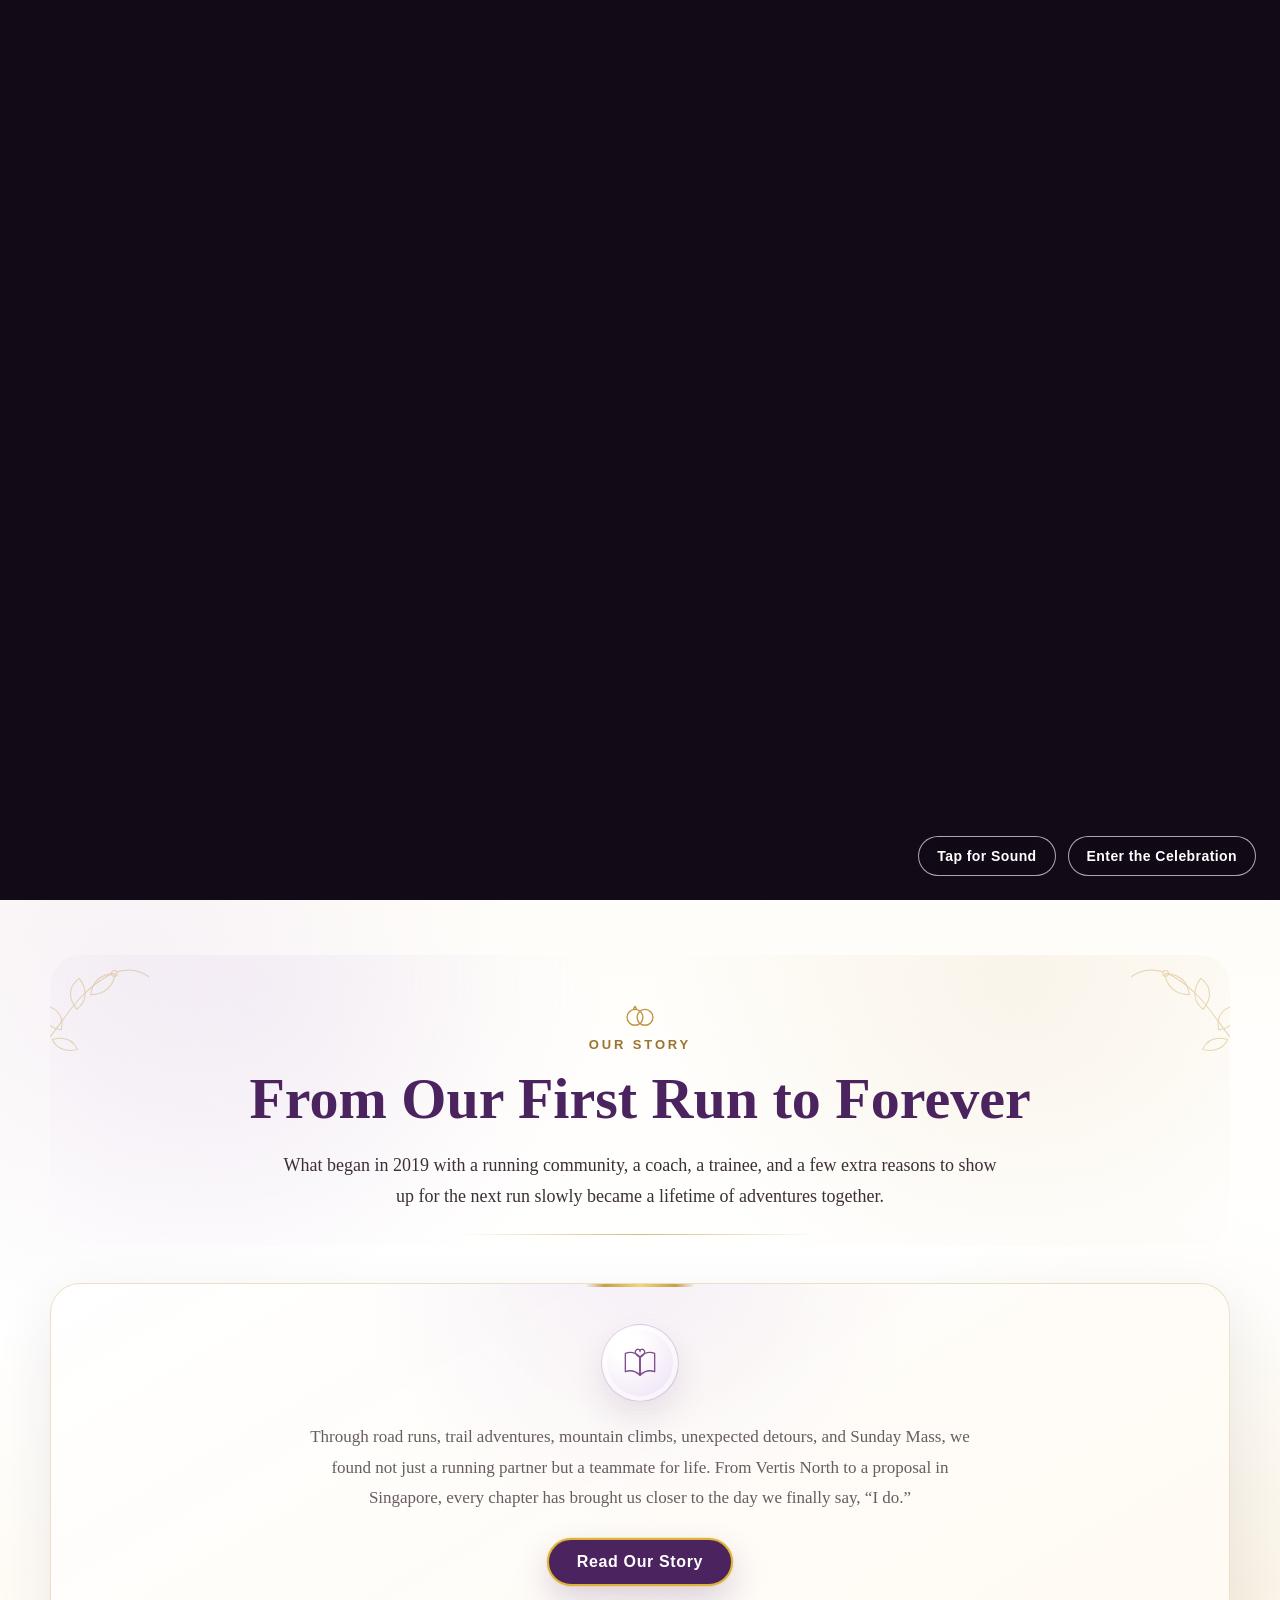
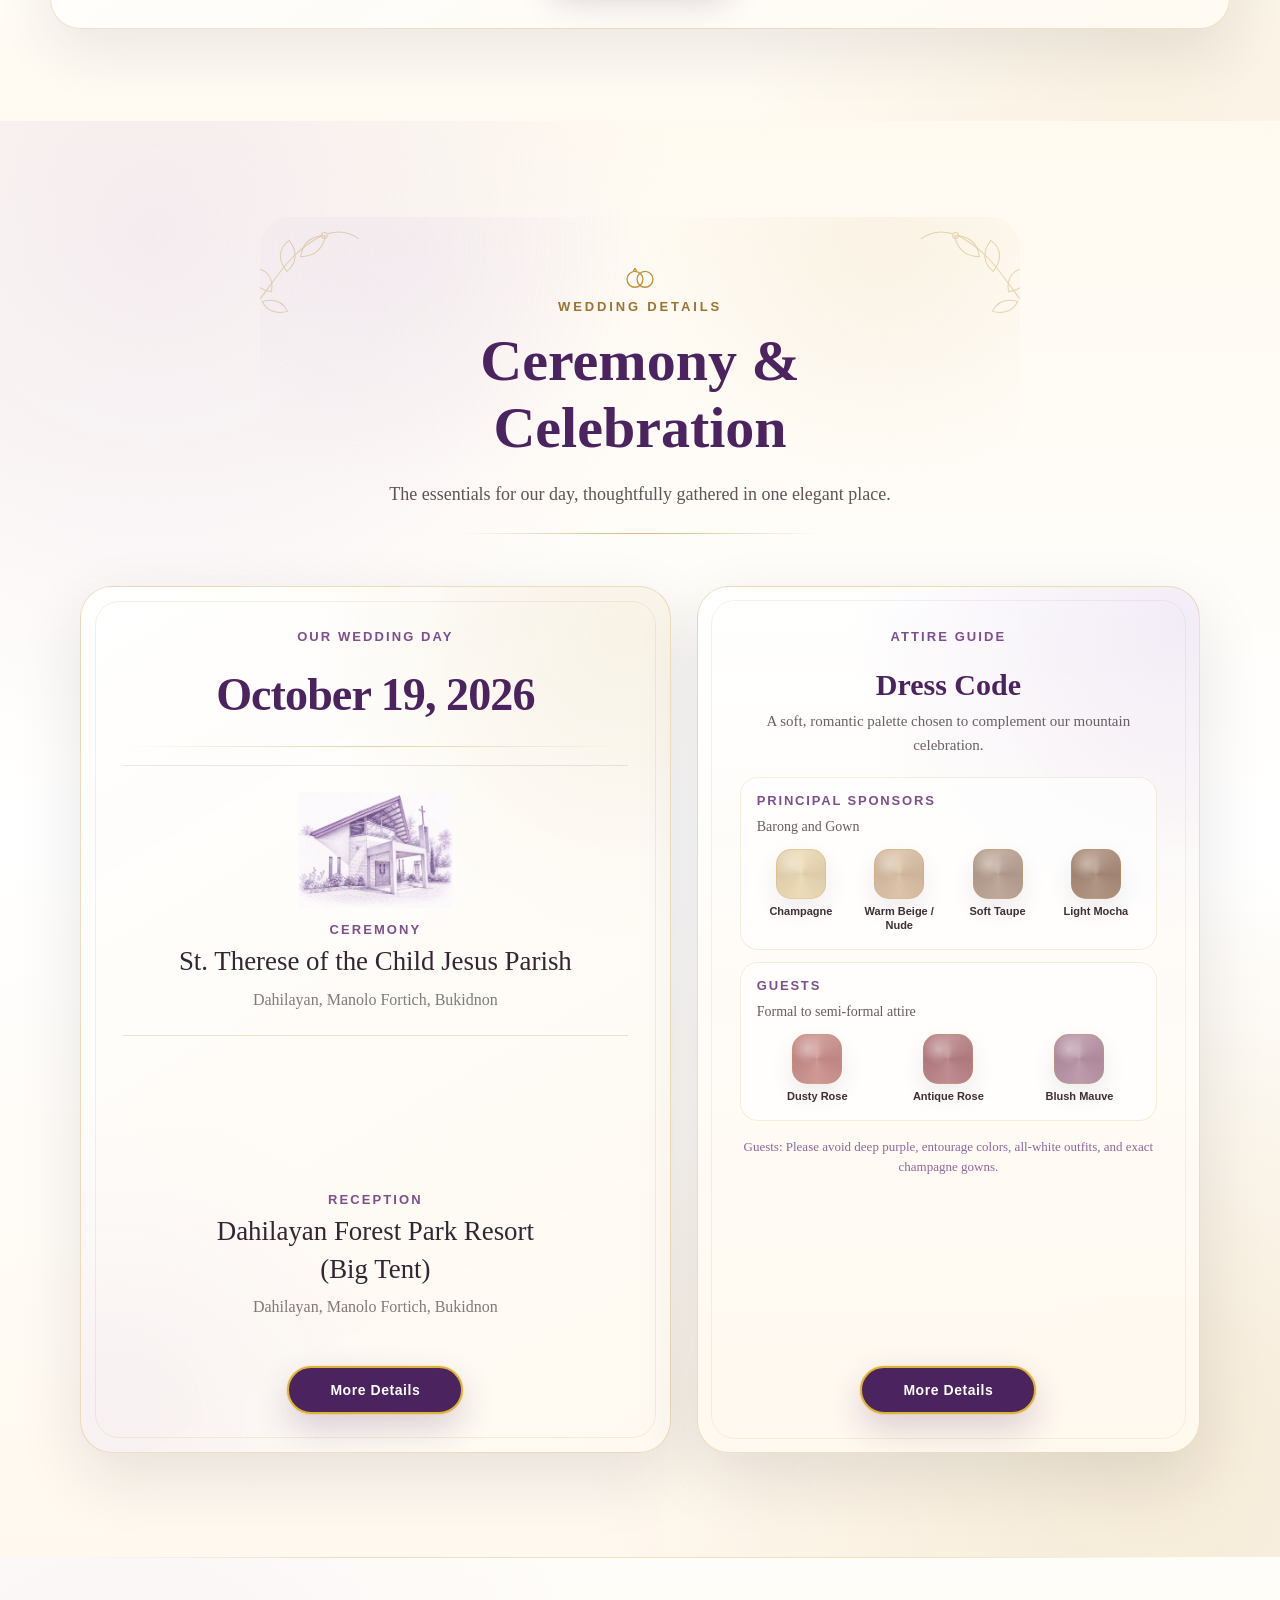
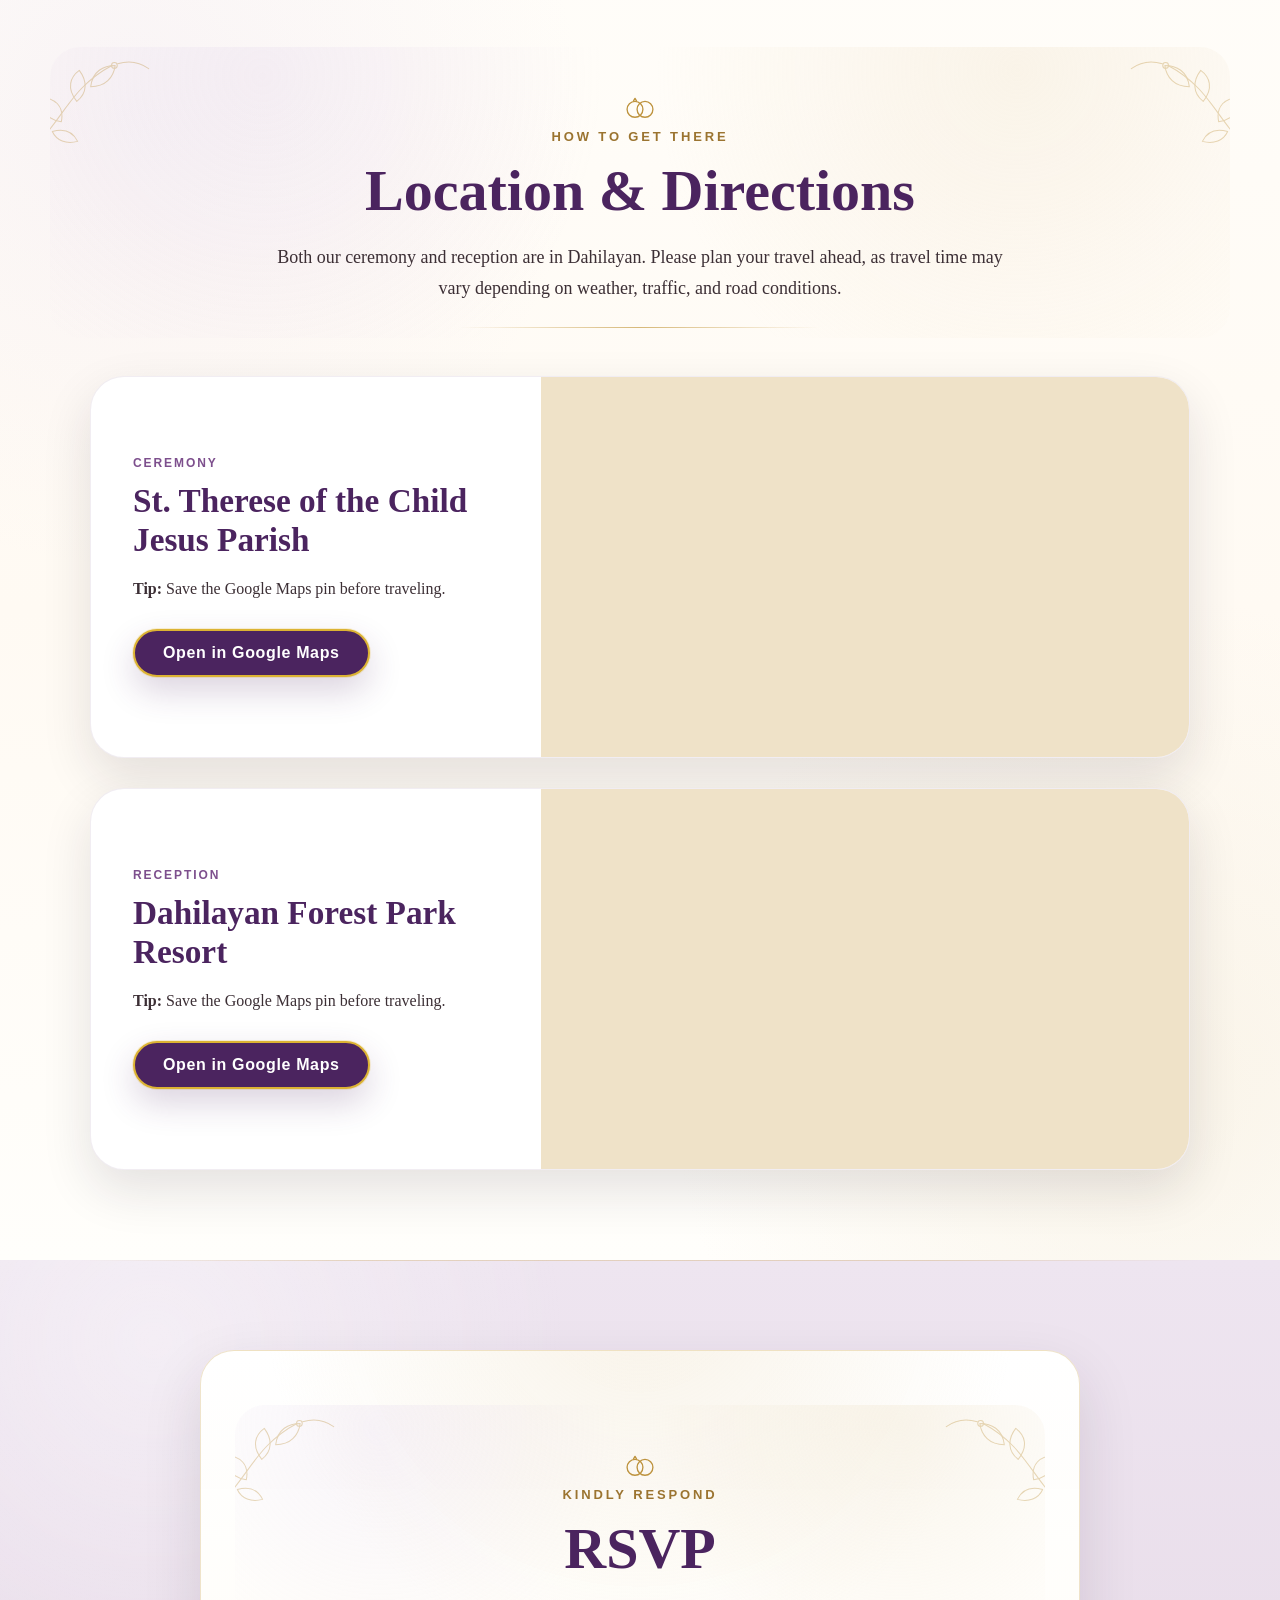
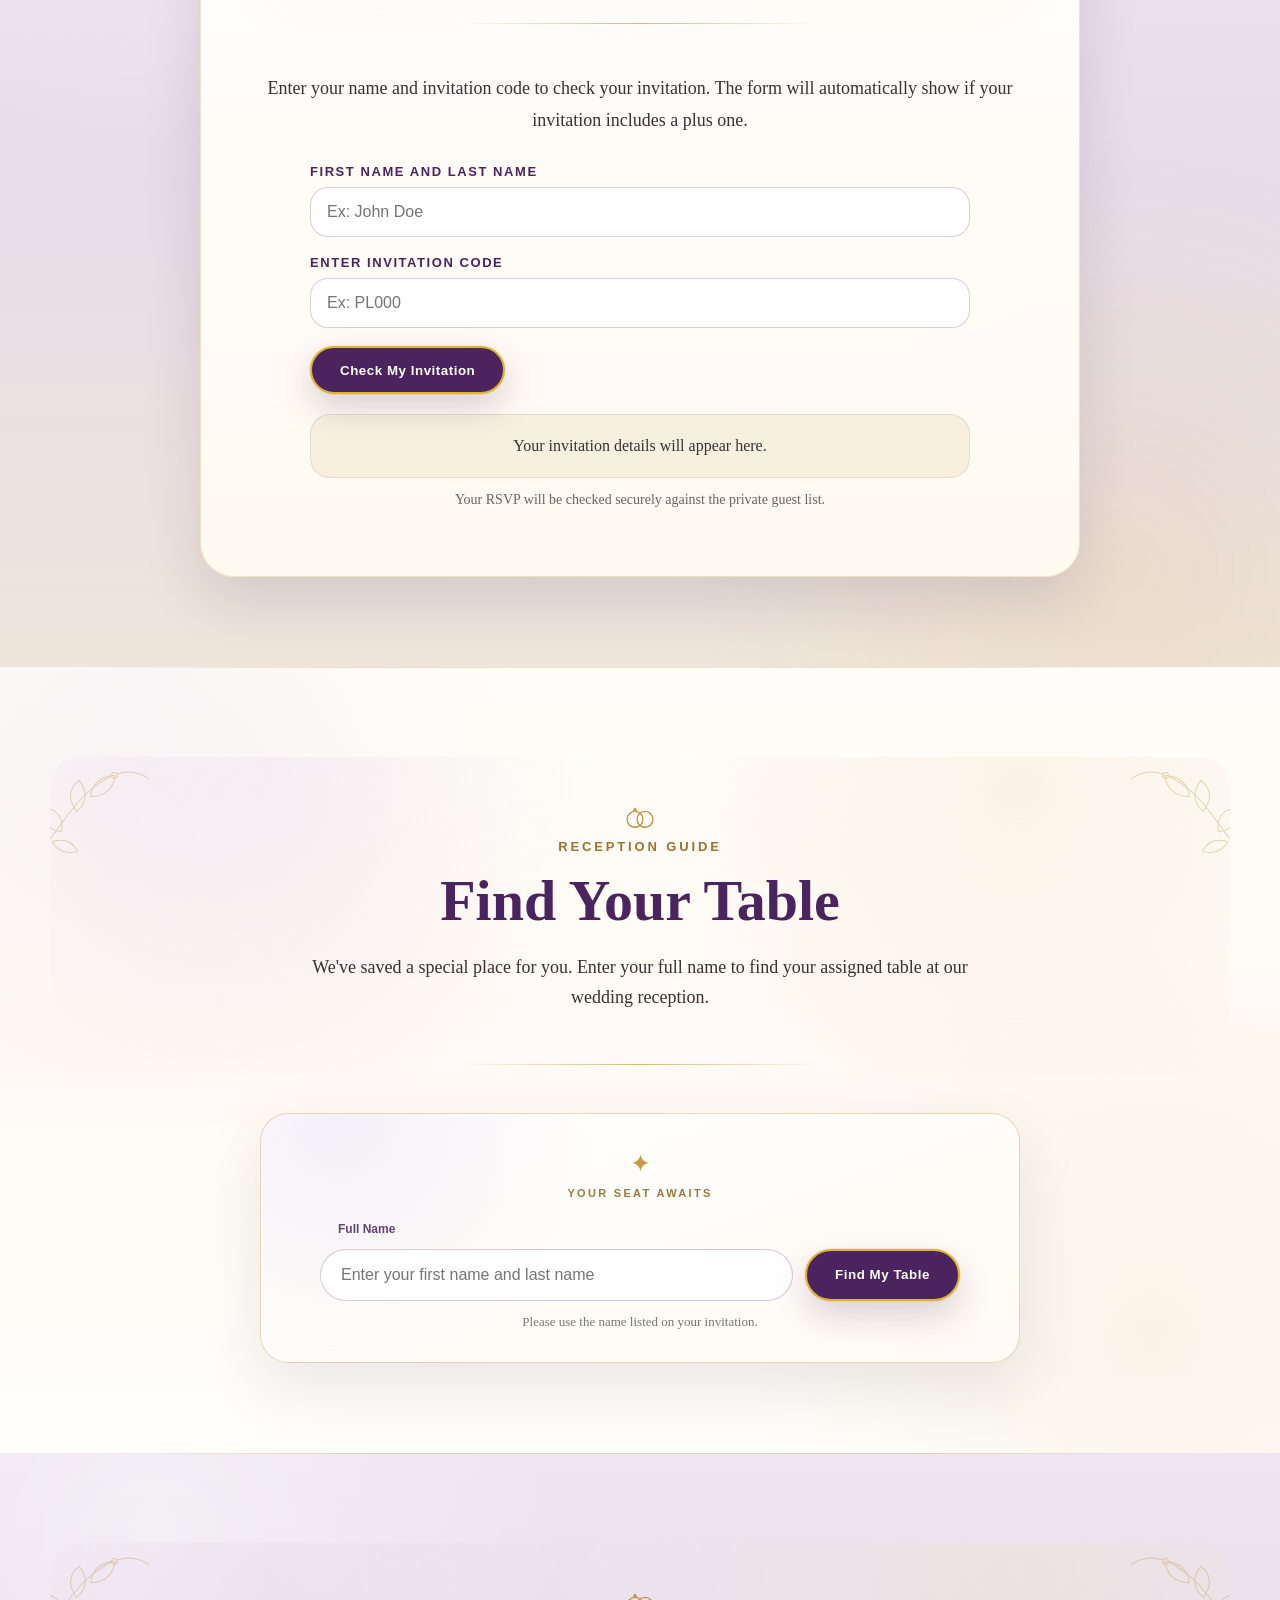
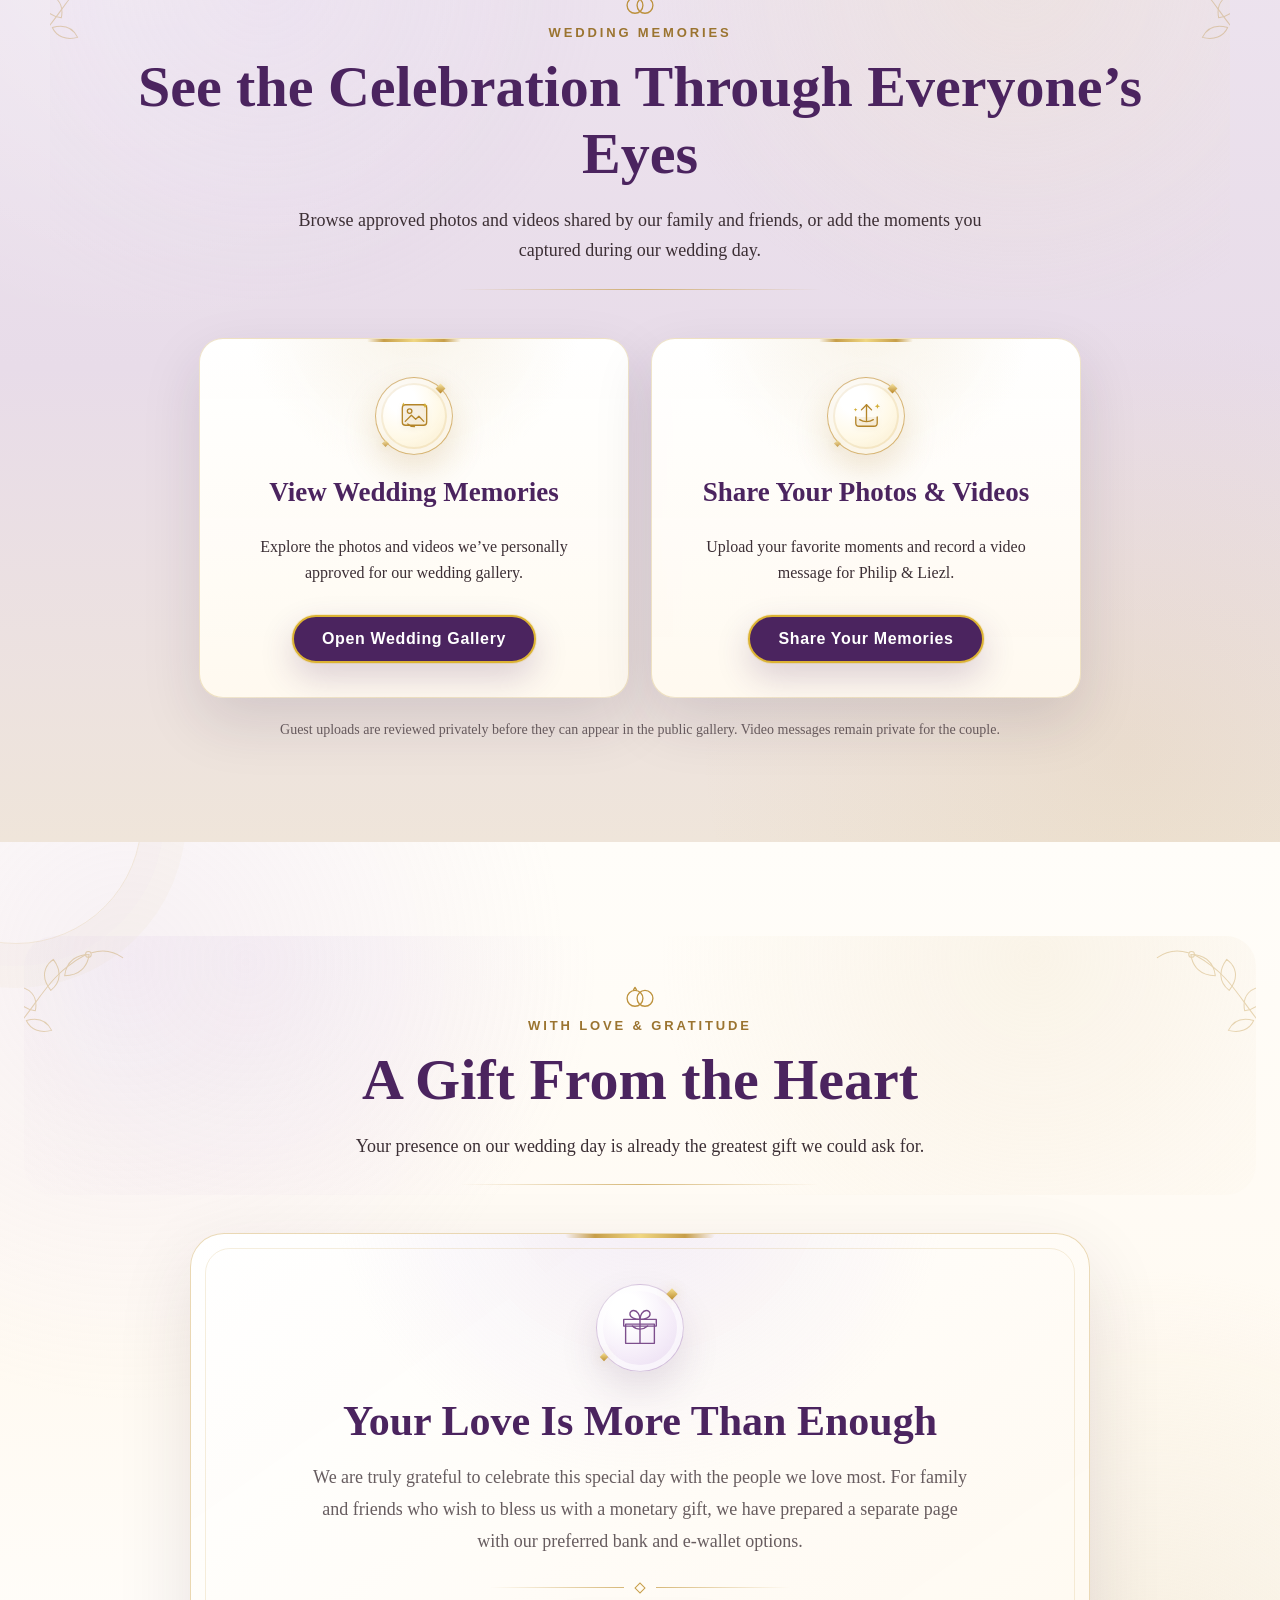
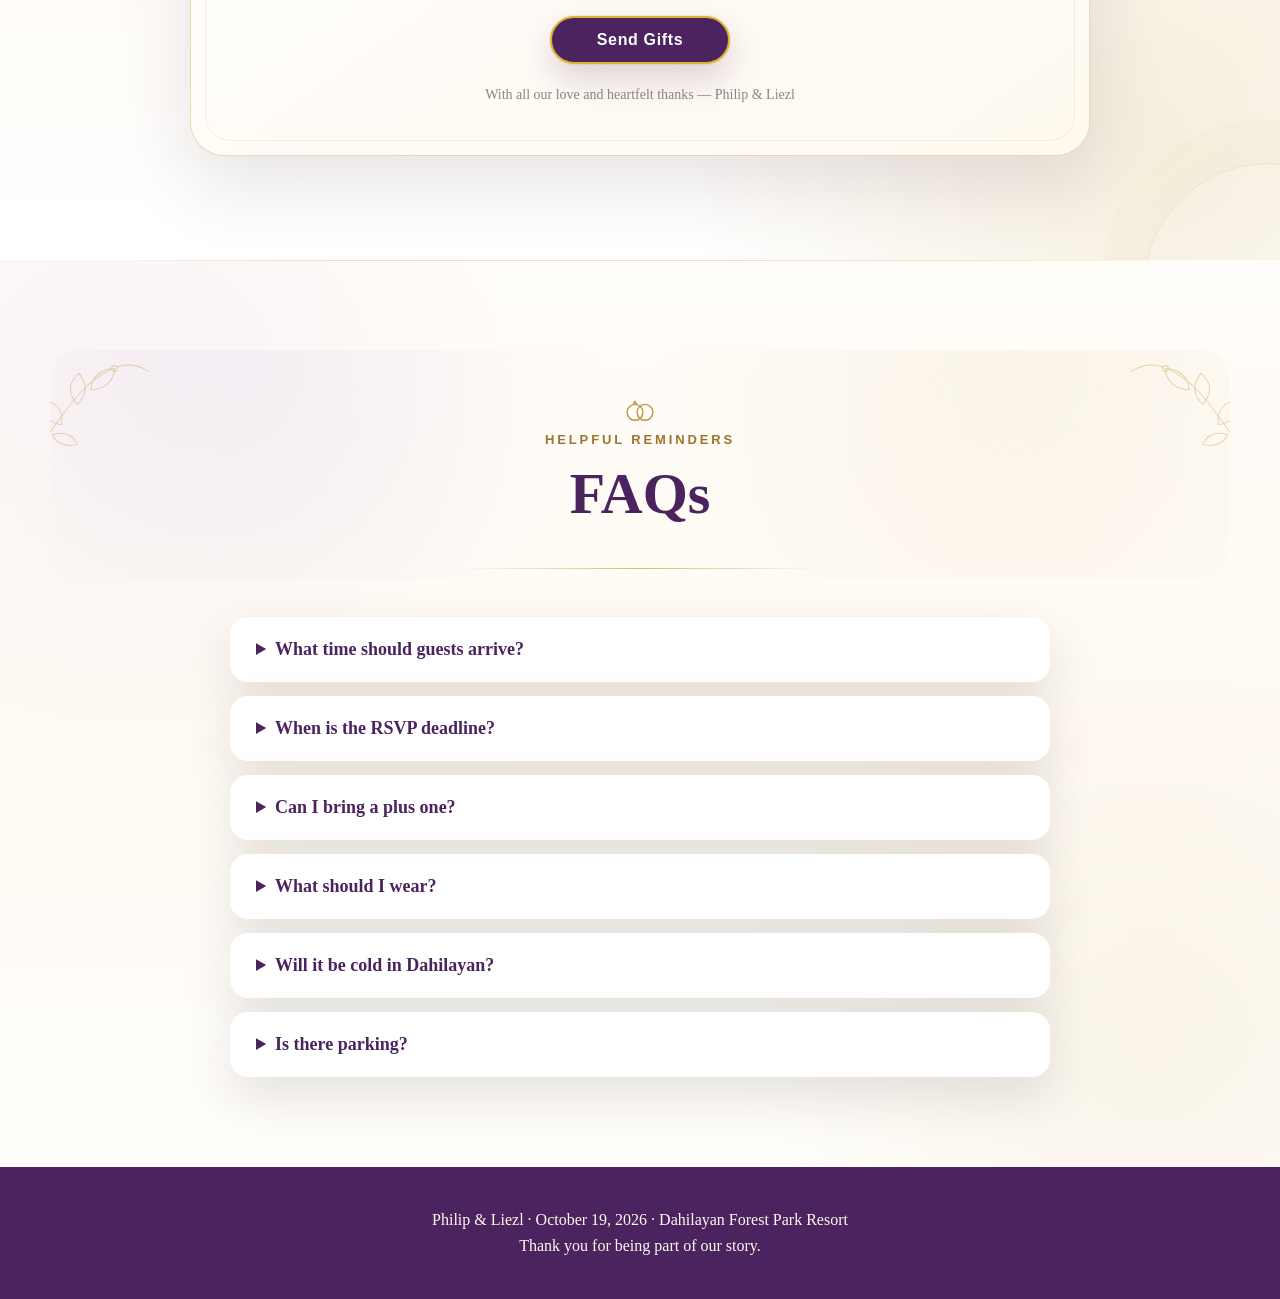
==== commit 0006f019: "Add P&L favicon to index.html" ====
--- a/index.html
+++ b/index.html
@@ -1,6 +1,7 @@
 <!DOCTYPE html>
 <html lang="en">
 <head>
+  <link rel="icon" type="image/svg+xml" href="assets/favicon-pl.svg?v=1" />
   <meta charset="UTF-8" />
   <meta name="viewport" content="width=device-width, initial-scale=1.0" />
   <title>Philip & Liezl | Wedding in Dahilayan</title>
--- a/styles.css
+++ b/styles.css
@@ -1209,3 +1209,457 @@
   }
 }
 
+
+/* Personalized reception seating lookup and illustrated seating-plan popup */
+#seating .section-subtitle {
+  max-width: 700px;
+  margin: 0 auto 28px;
+  text-align: center;
+}
+
+.seating-lookup-card {
+  position: relative;
+  max-width: 760px;
+  margin: 0 auto;
+  padding: 36px 42px 32px;
+  text-align: center;
+  border: 1px solid rgba(188, 142, 63, .34);
+  border-radius: 28px;
+  background:
+    radial-gradient(circle at 10% 0%, rgba(217, 198, 232, .26), transparent 35%),
+    linear-gradient(160deg, #ffffff, #fffaf3);
+  box-shadow: 0 24px 62px rgba(52, 27, 57, .10);
+}
+
+.seating-lookup-decoration {
+  color: #c49b4b;
+  font-size: 25px;
+  line-height: 1.1;
+}
+
+.seating-lookup-overline {
+  margin: 9px 0 23px;
+  color: #9f763b;
+  font-family: Arial, sans-serif;
+  font-size: 11px;
+  font-weight: 700;
+  letter-spacing: .21em;
+  text-transform: uppercase;
+}
+
+#seating .seating-search-box {
+  position: relative;
+  display: grid;
+  grid-template-columns: minmax(0, 1fr) auto;
+  align-items: end;
+  width: 100%;
+  max-width: 640px;
+  gap: 12px;
+  margin: 0 auto;
+  padding-top: 27px;
+}
+
+.seating-input-label {
+  position: absolute;
+  left: 18px;
+  top: 0;
+  font-family: Arial, sans-serif;
+  font-size: 12px;
+  font-weight: 700;
+  color: #644270;
+  text-align: left;
+}
+
+#seatSearch {
+  min-width: 0;
+  width: 100%;
+  border: 1px solid rgba(125,79,141,.30);
+  background: #fff;
+  color: var(--dark);
+  box-sizing: border-box;
+}
+
+#seatSearch:focus-visible {
+  border-color: #7d4f8d;
+  box-shadow: 0 0 0 3px rgba(125,79,141,.15);
+  outline: none;
+}
+
+#seating #searchButton {
+  min-width: 155px;
+  white-space: nowrap;
+  min-height: 52px;
+}
+
+#seating #searchButton:disabled {
+  opacity: .65;
+  cursor: wait;
+}
+
+.seating-lookup-note {
+  font-size: 13px;
+  color: rgba(60,47,53,.67);
+  margin: 13px 0 0;
+}
+
+#seating .seat-result {
+  max-width: 640px;
+  margin: 19px auto 0;
+  padding: 17px 20px;
+  min-height: auto;
+  border: 1px solid rgba(125,79,141,.15);
+  background: rgba(248,239,250,.65);
+  color: #5a3a61;
+  box-shadow: none;
+  font-size: 15px;
+  line-height: 1.6;
+}
+
+#seating .seat-result.is-error {
+  border-color: rgba(175,112,125,.28);
+}
+
+#seating .seat-result[hidden],
+#seatModal[hidden] {
+  display: none !important;
+}
+
+.seat-modal {
+  position: fixed;
+  inset: 0;
+  z-index: 1000;
+  display: grid;
+  place-items: center;
+  padding: 16px;
+  box-sizing: border-box;
+  background: rgba(26,15,31,.74);
+  backdrop-filter: blur(9px);
+  -webkit-backdrop-filter: blur(9px);
+}
+
+.seat-modal-panel {
+  position: relative;
+  width: min(1080px, 100%);
+  max-height: calc(100vh - 32px);
+  max-height: calc(100dvh - 32px);
+  overflow: auto;
+  border-radius: 24px;
+  background: #fffaf3;
+  border: 1px solid rgba(237,210,144,.65);
+  box-shadow: 0 34px 120px rgba(0,0,0,.29);
+  overscroll-behavior: contain;
+}
+
+.seat-modal-close {
+  position: sticky;
+  float: right;
+  top: 15px;
+  right: 15px;
+  z-index: 3;
+  width: 43px;
+  height: 43px;
+  margin: 15px 15px -58px -58px;
+  border-radius: 50%;
+  border: 1px solid rgba(125,79,141,.22);
+  background: #ffffff;
+  color: var(--deep-purple);
+  box-shadow: 0 5px 14px rgba(28,13,33,.12);
+  cursor: pointer;
+  font-size: 30px;
+  line-height: 1;
+  display: grid;
+  place-items: center;
+}
+
+.seat-modal-close:hover,
+.seat-modal-close:focus-visible {
+  background: #f1e3f2;
+  outline: 2px solid rgba(125,79,141,.38);
+  outline-offset: 2px;
+}
+
+.seat-modal-content {
+  display: grid;
+  grid-template-columns: minmax(0,.8fr) minmax(0,1.13fr);
+  align-items: center;
+  gap: 0;
+}
+
+.seat-modal-welcome {
+  align-self: stretch;
+  display: flex;
+  flex-direction: column;
+  justify-content: center;
+  align-items: center;
+  padding: 56px 40px 46px;
+  text-align: center;
+  background:
+    radial-gradient(circle at 18% 10%, rgba(218,200,232,.40), transparent 38%),
+    radial-gradient(circle at 86% 96%, rgba(239,226,200,.45), transparent 33%),
+    linear-gradient(160deg, #fffefb, #fff9ef);
+}
+
+.seat-modal-kicker {
+  color: #aa843f;
+  text-transform: uppercase;
+  font: 700 11px/1.3 Arial, sans-serif;
+  letter-spacing: .19em;
+}
+
+.seat-modal-ornament {
+  font-size: 28px;
+  color: #c69a42;
+  margin: 18px 0;
+}
+
+.seat-modal-welcome h2 {
+  margin: 0 0 12px;
+  color: var(--deep-purple);
+  font-size: clamp(28px, 3vw, 40px);
+  line-height: 1.24;
+  overflow-wrap: anywhere;
+}
+
+.seat-modal-celebration {
+  margin: 0;
+  color: #796b6d;
+  font-size: 16px;
+  line-height: 1.65;
+}
+
+.seat-modal-assignment {
+  width: 100%;
+  max-width: 320px;
+  margin: 29px 0 20px;
+  padding: 19px 12px 22px;
+  border-radius: 20px;
+  background: linear-gradient(150deg, #f3e3f6, #fffaf1);
+  border: 1px solid rgba(190,145,68,.34);
+  box-shadow: 0 10px 28px rgba(75,36,95,.075);
+}
+
+.seat-modal-assignment span {
+  display: block;
+  color: #876740;
+  text-transform: uppercase;
+  font: 700 11px/1.4 Arial, sans-serif;
+  letter-spacing: .15em;
+  margin-bottom: 10px;
+}
+
+.seat-modal-assignment strong {
+  display: block;
+  font-family: Georgia, "Times New Roman", serif;
+  font-size: clamp(35px, 4.5vw, 53px);
+  font-weight: 400;
+  line-height: 1.15;
+  color: #55325f;
+}
+
+.seat-modal-message {
+  max-width: 330px;
+  margin: 0;
+  color: #635765;
+  font-size: 15px;
+  line-height: 1.75;
+}
+
+.seat-modal-signoff {
+  color: #9c743a;
+  margin: 25px 0 0;
+  font-size: 14px;
+}
+
+.seat-modal-signoff em {
+  color: #583565;
+  font-family: Georgia, serif;
+  font-size: 18px;
+}
+
+.seat-modal-figure {
+  margin: 0;
+  padding: 22px 23px 17px;
+  display: flex;
+  flex-direction: column;
+  align-items: center;
+  min-width: 0;
+  background: #f6ecf0;
+}
+
+.seat-modal-map {
+  width: min(100%, 440px);
+  max-width: 100%;
+  border-radius: 12px;
+  overflow: hidden;
+  background: #fcf5ec;
+  box-shadow: 0 12px 38px rgba(51,28,54,.17);
+  border: 1px solid rgba(186,148,73,.24);
+}
+
+.seat-layout-art {
+  display: block;
+  width: 100%;
+  height: auto;
+  overflow: visible;
+}
+
+.seat-map-heading {
+  font-family: Georgia, "Times New Roman", serif;
+  font-size: 39px;
+  letter-spacing: 4px;
+  fill: #a07736;
+}
+
+.seat-map-large-label {
+  font-family: Georgia, "Times New Roman", serif;
+  font-size: 41px;
+  fill: #4a294c;
+}
+
+.seat-map-small-label {
+  font-family: Georgia, "Times New Roman", serif;
+  font-size: 25px;
+  fill: #4a294c;
+}
+
+.seat-map-place {
+  opacity: .27;
+  filter: grayscale(1);
+  transition: opacity .25s ease, filter .25s ease;
+}
+
+.seat-map-place.is-selected {
+  opacity: 1;
+  filter: none;
+}
+
+.seat-map-halo {
+  fill: transparent;
+  stroke: transparent;
+  stroke-width: 0;
+}
+
+.seat-map-place.is-selected .seat-map-halo {
+  fill: rgba(168,90,191,.11);
+  stroke: rgba(145,65,170,.48);
+  stroke-width: 5;
+}
+
+.seat-map-shape {
+  fill: url(#seat-lavender);
+  stroke: #b89048;
+  stroke-width: 3;
+}
+
+.seat-map-place.is-selected .seat-map-shape {
+  fill: url(#seat-picked);
+  stroke: #ac7530;
+  stroke-width: 7;
+  filter: drop-shadow(0 0 10px rgba(129,47,155,.33));
+}
+
+.seat-map-rim {
+  fill: none;
+  stroke: #e9c778;
+  stroke-width: 2;
+}
+
+.seat-map-number {
+  font-family: Georgia, "Times New Roman", serif;
+  font-size: 83px;
+  fill: #4a2449;
+}
+
+.seat-map-vip-text {
+  font-family: Georgia, "Times New Roman", serif;
+  font-size: 46px;
+  fill: #4a2449;
+}
+
+.seat-modal-figure figcaption {
+  margin: 15px 0 0;
+  text-align: center;
+  font-size: 12px;
+  line-height: 1.55;
+  color: #664f61;
+}
+
+.seat-map-legend-dot {
+  display: inline-block;
+  width: 12px;
+  height: 12px;
+  margin-right: 5px;
+  vertical-align: -1px;
+  background: #d8ace8;
+  border: 2px solid #b89048;
+  border-radius: 50%;
+}
+
+@media (max-width: 800px) {
+  .seat-modal-content {
+    grid-template-columns: 1fr;
+  }
+
+  .seat-modal-welcome {
+    padding: 47px 26px 29px;
+  }
+
+  .seat-modal-ornament {
+    margin: 9px 0;
+  }
+
+  .seat-modal-assignment {
+    margin: 19px 0 15px;
+    padding: 13px 9px 16px;
+  }
+
+  .seat-modal-message {
+    max-width: 480px;
+  }
+
+  .seat-modal-signoff {
+    margin-top: 15px;
+  }
+
+  .seat-modal-figure {
+    padding: 21px 18px 18px;
+  }
+
+  .seat-modal-map {
+    width: min(100%, 410px);
+  }
+}
+
+@media (max-width: 560px) {
+  .seating-lookup-card {
+    padding: 29px 20px;
+  }
+
+  #seating .seating-search-box {
+    grid-template-columns: 1fr;
+  }
+
+  #seating #searchButton {
+    width: 100%;
+    min-height: 50px;
+  }
+
+  .seat-modal {
+    padding: 9px;
+  }
+
+  .seat-modal-panel {
+    max-height: calc(100dvh - 18px);
+    border-radius: 17px;
+  }
+
+  .seat-modal-welcome h2 {
+    font-size: 28px;
+  }
+}
+
+@media (prefers-reduced-motion: reduce) {
+  .seat-map-place {
+    transition: none;
+  }
+}
